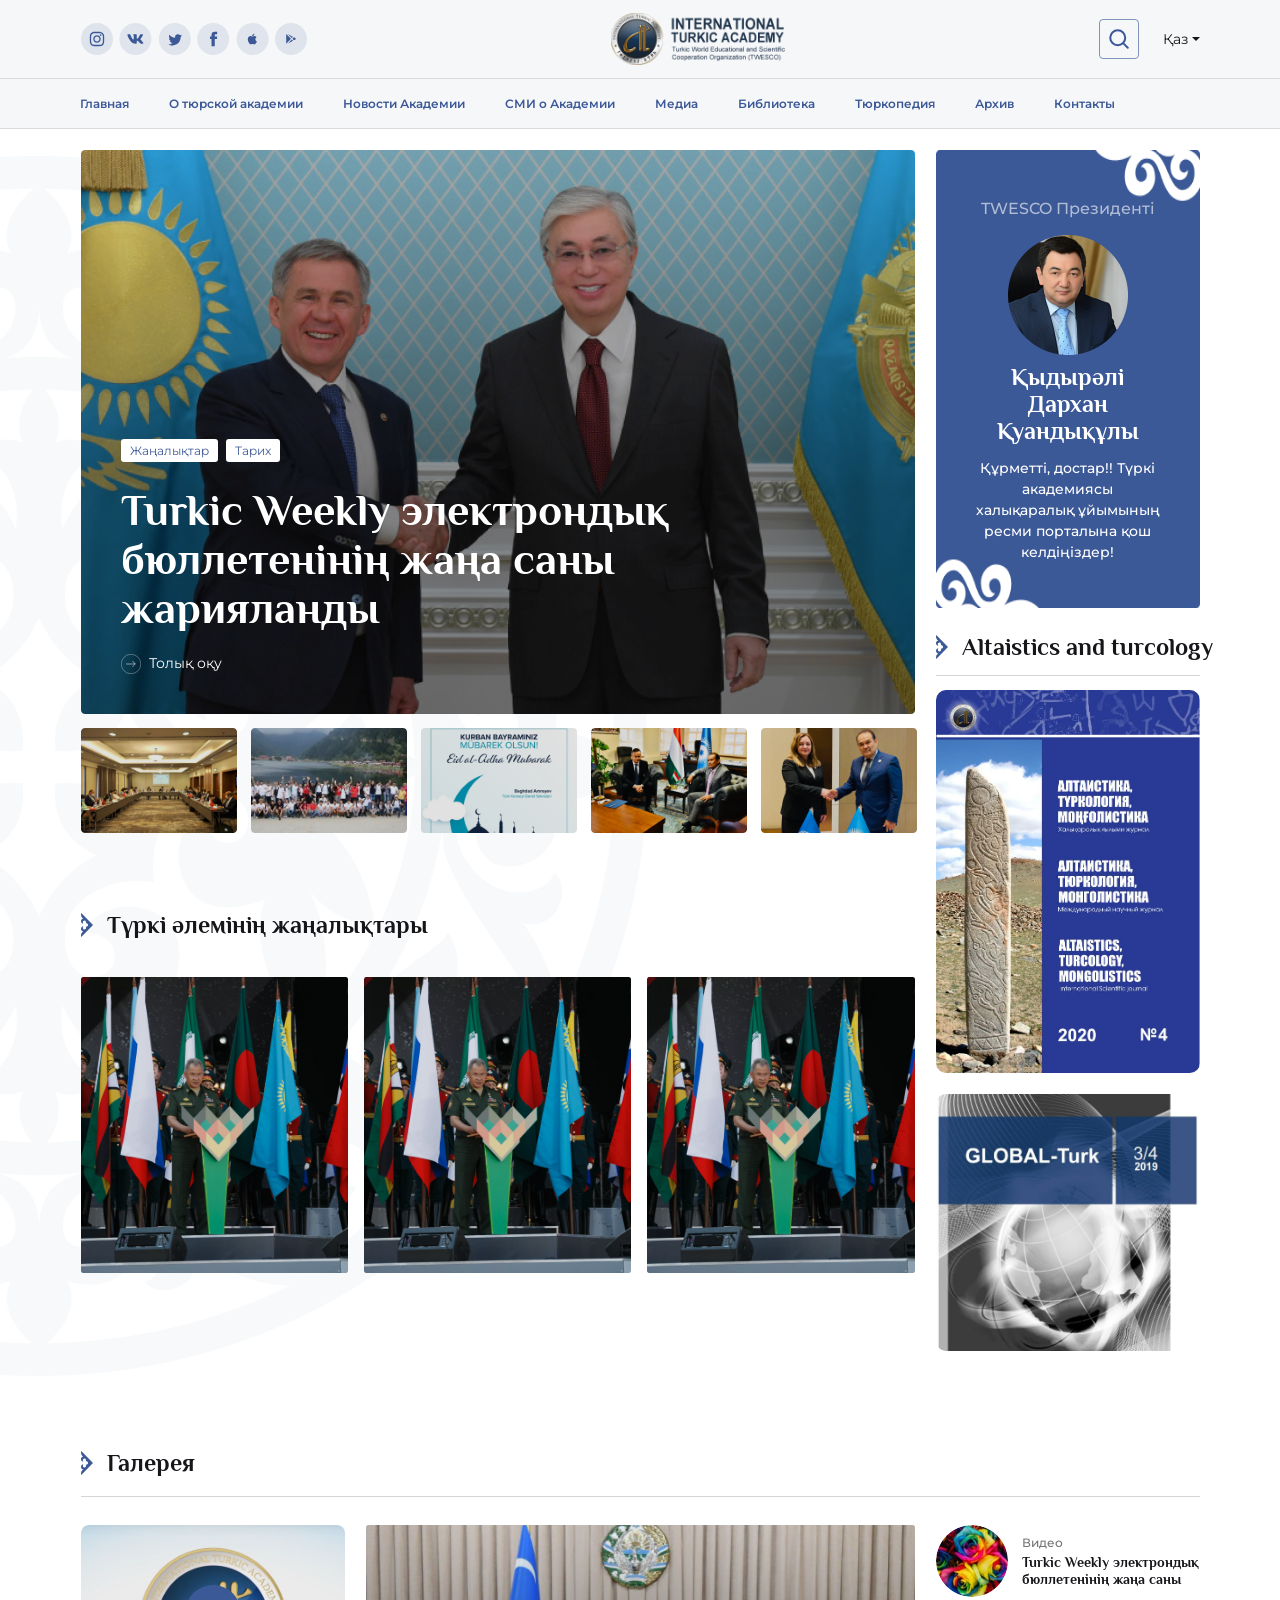
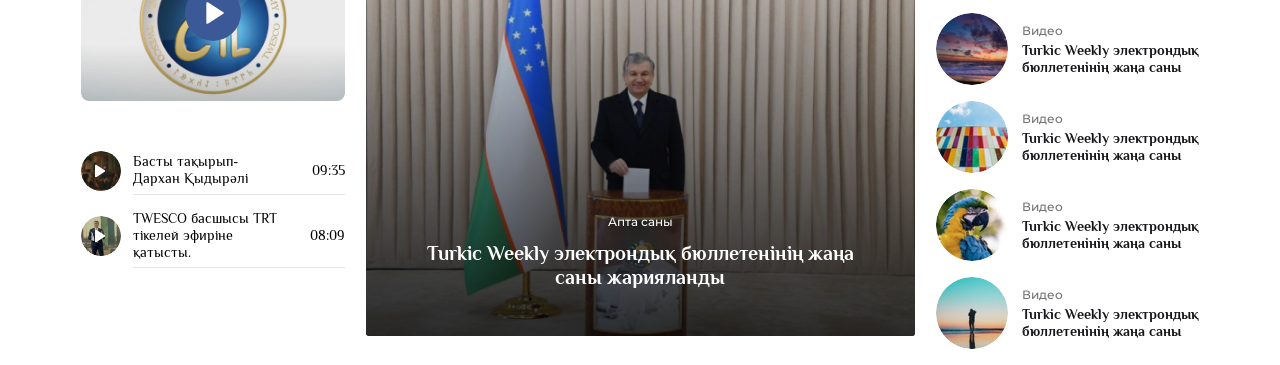
==== index.html @ 4fff24de "section2" ====
<!DOCTYPE html>
<html lang="en">
  <head>
    <meta charset="UTF-8" />
    <meta name="viewport" content="width=device-width, initial-scale=1.0" />
    <title>Twesco</title>
    <link rel="shortcut icon" href="img/logos/favi.jpg" />
    <link rel="stylesheet" href="lips/fontawesome/all.min.css" />
    <link rel="stylesheet" href="css/slick.css" />
    <link rel="stylesheet" href="css/bootstrap.min.css" />
    <link rel="stylesheet" href="css/style.css" />
  </head>
  <body>
    <header>
  <div class="headerUp">
    <div class="container">
      <div class="row">
        <div
          class="col-lg-12 d-flex justify-content-between align-items-center"
        >
          <div class="main_social">
            <div class="social">
              <a href="" class="social_item">
                <img src="img/icons/in.svg" alt="" />
              </a>
              <a href="" class="social_item">
                <img src="img/icons/vk.svg" alt="" />
              </a>
              <a href="" class="social_item">
                <img src="img/icons/tw.svg" alt="" />
              </a>
              <a href="" class="social_item">
                <img src="img/icons/fc.svg" alt="" />
              </a>
              <a href="" class="social_item">
                <img src="img/icons/ap.svg" alt="" />
              </a>
              <a href="" class="social_item">
                <img src="img/icons/pl.svg" alt="" />
              </a>
            </div>
          </div>
          <a href="" class="logo">
            <img src="img/logos/headLogo.svg" alt="" />
          </a>
          <div class="search_lang">
            <div class="main_search">
              <form action="" class="search">
                <input class="search_input" type="text" />
                <div class="search_icon">
                  <img class="search_img" src="img/icons/loop.svg" alt="" />
                </div>
              </form>
            </div>
            <div class="lang">
              <div class="dropdown">
                <button
                  class="dropdown-toggle"
                  type="button"
                  id="dropdownMenuButton1"
                  data-bs-toggle="dropdown"
                  aria-expanded="false"
                >
                  Қаз
                </button>
                <ul class="dropdown-menu" aria-labelledby="dropdownMenuButton1">
                  <li><a class="dropdown-item" href="#">Қаз</a></li>
                  <li><a class="dropdown-item" href="#">Рус</a></li>
                  <li><a class="dropdown-item" href="#">Eng</a></li>
                </ul>
              </div>
            </div>
            <div class="header__burger">
              <span></span>
            </div>
          </div>
        </div>
      </div>
    </div>
  </div>

  <div class="headerDown">
    <div class="container px-0">
      <div class="row">
        <div class="col-lg-12 px-0">
          <div class="header__container">
            <div class="header__body">
              <nav class="header__menu">
                <ul class="header__list">
                  <li>
                    <a href="" class="header__link">Главная</a>
                  </li>
                  <li>
                    <a href="" class="header__link">О тюрской академии</a>
                    <div class="menu_drop">
                      <ul>
                        <li>
                          <a href=""> История </a>
                        </li>
                        <li>
                          <a href=""> Страны учредители </a>
                        </li>
                        <li>
                          <a href=""> Партнеры </a>
                        </li>
                        <li>
                          <a href=""> Структура </a>
                        </li>
                        <li>
                          <a href=""> Руководства </a>
                        </li>
                        <li>
                          <a href=""> Музей </a>
                        </li>
                        <li>
                          <a href=""> Библиотека </a>
                        </li>
                        <li>
                          <a href=""> Документы </a>
                        </li>
                      </ul>
                    </div>
                  </li>
                  <li>
                    <a href="" class="header__link">Новости Академии</a>
                  </li>
                  <li>
                    <a href="" class="header__link">СМИ о Академии</a>
                  </li>
                  <li>
                    <a href="" class="header__link">Медиа</a>
                  </li>
                  <li>
                    <a href="" class="header__link">Библиотека</a>
                  </li>
                  <li>
                    <a href="" class="header__link">Тюркопедия</a>
                  </li>
                  <li>
                    <a href="" class="header__link">Архив</a>
                  </li>
                  <li>
                    <a href="" class="header__link">Контакты</a>
                  </li>
                </ul>
                <div class="adpt_search"></div>
                <div class="adpt_social"></div>
              </nav>
            </div>
          </div>
        </div>
      </div>
    </div>
  </div>
</header>

    <main>
      <section class="mainSection mt-4">
        <div class="container">
          <div class="row">
            <div class="col-lg-9">
              <div class="main_news">
                <div class="main_news_img">
                  <img class="main_img" src="img/newsList/image1.png" alt="" />
                </div>
                <div class="main_news_content">
                  <div class="theme_block">
                    <a href="">Жаңалықтар</a>
                    <a href="">Тарих</a>
                  </div>
                  <a href="" class="main_title">
                    Turkic Weekly электрондық бюллетенінің жаңа саны жарияланды
                  </a>
                  <a href="" class="read_more mt-3 mt-md-4">
                    <img
                      class="read_more_img"
                      src="img/icons/arrMore.svg"
                      alt=""
                    />
                    Толық оқу
                  </a>
                </div>
              </div>
              <div class="slider_news mt-3">
                <div class="slider">
                  <div class="slider__item filter">
                    <a href="" class="slider_news_img">
                      <img src="img/newsList/slider_news_img1.png" alt="" />
                    </a>
                  </div>
                  <div class="slider__item">
                    <a href="" class="slider_news_img">
                      <img src="img/newsList/slider_news_img2.png" alt="" />
                    </a>
                  </div>
                  <div class="slider__item filter">
                    <a href="" class="slider_news_img">
                      <img src="img/newsList/slider_news_img3.png" alt="" />
                    </a>
                  </div>
                  <div class="slider__item">
                    <a href="" class="slider_news_img">
                      <img src="img/newsList/slider_news_img4.png" alt="" />
                    </a>
                  </div>
                  <div class="slider__item">
                    <a href="" class="slider_news_img">
                      <img src="img/newsList/slider_news_img5.png" alt="" />
                    </a>
                  </div>
                  <div class="slider__item">
                    <a href="" class="slider_news_img">
                      <img src="img/newsList/slider_news_img3.png" alt="" />
                    </a>
                  </div>
                </div>
              </div>
              <div class="imgSection">
                <a href="">
                  <h2 class="subtitle">
                    <img
                      class="ornament_img"
                      src="img/icons/ornament.svg"
                      alt=""
                    />
                    Түркі әлемінің жаңалықтары
                  </h2>
                </a>
                <div class="imgSection_block">
                  <a href="">
                    <img src="img/newsList/imgSection.png" alt="" />
                  </a>
                  <a href="">
                    <img src="img/newsList/imgSection.png" alt="" />
                  </a>
                  <a href="">
                    <img src="img/newsList/imgSection.png" alt="" />
                  </a>
                </div>
              </div>
            </div>
            <div class="col-lg-3">
              <aside class="d-flex flex-wrap d-lg-block mt-4 mt-lg-0">
                <a href="" class="president_aside_block">
                  <img class="president_back" src="img/subtract.png" alt="" />
                  <div class="president_aside_item">
                    <p class="speciality">TWESCO Президенті</p>
                    <img class="president_img" src="img/man.png" alt="" />
                    <p class="president_name">Қыдырәлі Дархан Қуандықұлы</p>
                    <p class="president_text">
                      Құрметті, достар!! Түркі академиясы халықаралық ұйымының
                      ресми порталына қош келдіңіздер!
                    </p>
                  </div>
                </a>
                <div class="second_aside_block">
                  <a href="">
                    <h2 class="subtitle bb">
                      <img
                        class="ornament_img"
                        src="img/icons/ornament.svg"
                        alt=""
                      />
                      Altaistics and turcology
                    </h2>
                  </a>
                  <div class="d-block d-sm-flex d-lg-block">
                    <a class="magaz_img mt-3 me-3 me-lg-0 mb-4" href="">
                      <img src="img/newsList/magazin_img.jpg" alt="" />
                    </a>
                    <a class="magaz_img mt-3" href="">
                      <img src="img/newsList/global_turk.png" alt="" />
                    </a>
                  </div>
                </div>
              </aside>
            </div>
          </div>
        </div>
      </section>
      <div class="section2">
        <div class="container">
          <div class="row">
            <div class="col-lg-12">
              <a href="">
                <h2 class="subtitle bb pb-4">
                  <img
                    class="ornament_img"
                    src="img/icons/ornament.svg"
                    alt=""
                  />
                  Галерея
                </h2>
              </a>
            </div>
          </div>
        </div>
        <div class="container mt-lg-4 mt-3">
          <div class="row">
            <div class="col-lg-3 d-flex d-lg-block">
              <div class="main_modal_video js-video-button">
                <img class="video_img" src="img/video_modal.jpg" alt="" />
                <div class="play_icon">
                  <img src="img/icons/play.svg" alt="" />
                </div>
              </div>
              <div class="little_modal_video js-video-button">
                <div class="little_video_item d-flex align-items-center">
                  <div class="img_play_block">
                    <img
                      class="img_play"
                      src="img/newsList/little_video1.svg"
                      alt=""
                    />
                    <div class="little_play">
                      <img src="img/icons/playSmall.svg" alt="" />
                    </div>
                  </div>
                  <div class="text">
                    <p class="title">Басты тақырып- Дархан Қыдырәлі</p>
                    <p class="time">09:35</p>
                  </div>
                </div>
                <div class="little_video_item d-flex align-items-center">
                  <div class="img_play_block">
                    <img
                      class="img_play"
                      src="img/newsList/little_video2.svg"
                      alt=""
                    />
                    <div class="little_play">
                      <img src="img/icons/playSmall.svg" alt="" />
                    </div>
                  </div>
                  <div class="text">
                    <p class="title">
                      TWESCO басшысы TRT тікелей эфиріне қатысты.
                    </p>
                    <p class="time">08:09</p>
                  </div>
                </div>
              </div>
            </div>
            <div class="col-lg-6">
              <a href="" class="section2_main_block">
                <img src="img/newsList/section2_img.png" alt="" />
                <div class="text">
                  <span class="mini_label">Апта саны</span>
                  <h4 class="title">
                    Turkic Weekly электрондық бюллетенінің жаңа саны жарияланды
                  </h4>
                </div>
              </a>
            </div>
            <div class="col-lg-3">
              <div class="video_list">
                <a href="" class="video_list_item d-flex align-items-center">
                  <div class="video_list_img me-3">
                    <img src="img/newsList/video_list.png" alt="" />
                  </div>
                  <div class="text d-flex flex-column">
                    <span class="label">Видео</span>
                    <span class="title"
                      >Turkic Weekly электрондық бюллетенінің жаңа саны жар
                      ...</span
                    >
                  </div>
                </a>
                <a href="" class="video_list_item d-flex align-items-center">
                  <div class="video_list_img me-3">
                    <img src="img/newsList/video_list1.png" alt="" />
                  </div>
                  <div class="text d-flex flex-column">
                    <span class="label">Видео</span>
                    <span class="title"
                      >Turkic Weekly электрондық бюллетенінің жаңа саны жар
                      ...</span
                    >
                  </div>
                </a>
                <a href="" class="video_list_item d-flex align-items-center">
                  <div class="video_list_img me-3">
                    <img src="img/newsList/video_list3.png" alt="" />
                  </div>
                  <div class="text d-flex flex-column">
                    <span class="label">Видео</span>
                    <span class="title"
                      >Turkic Weekly электрондық бюллетенінің жаңа саны жар
                      ...</span
                    >
                  </div>
                </a>
                <a href="" class="video_list_item d-flex align-items-center">
                  <div class="video_list_img me-3">
                    <img src="img/newsList/video_list4.png" alt="" />
                  </div>
                  <div class="text d-flex flex-column">
                    <span class="label">Видео</span>
                    <span class="title"
                      >Turkic Weekly электрондық бюллетенінің жаңа саны жар
                      ...</span
                    >
                  </div>
                </a>
                <a href="" class="video_list_item d-flex align-items-center">
                  <div class="video_list_img me-3">
                    <img src="img/newsList/video_list5.png" alt="" />
                  </div>
                  <div class="text d-flex flex-column">
                    <span class="label">Видео</span>
                    <span class="title"
                      >Turkic Weekly электрондық бюллетенінің жаңа саны жар
                      ...</span
                    >
                  </div>
                </a>
              </div>
            </div>
          </div>
        </div>
      </div>
    </main>
    
    <script src="js/jq/jquery.js"></script>
    <script src="js/jquery-modal-video.min.js"></script>
    <script src="js/slick.min.js"></script>
    <script src="js/bootstrap.bundle.js"></script>
    <script src="js/script.js"></script>
  </body>
</html>
---- css/style.css ----
@charset "UTF-8";@import url("https://fonts.googleapis.com/css2?family=Montserrat&family=Philosopher&display=swap");*{padding:0;margin:0;border:0}*,:after,:before{-moz-box-sizing:border-box;-webkit-box-sizing:border-box;box-sizing:border-box}:active,:focus{outline:none}a:active,a:focus{outline:none}aside,footer,header,nav{display:block}body,html{height:100%;width:100%;font-size:100%;line-height:1;font-size:14px;-ms-text-size-adjust:100%;-moz-text-size-adjust:100%;-webkit-text-size-adjust:100%;font-family:"Montserrat", sans-serif}button,input,textarea{font-family:inherit}input::-ms-clear{display:none}button{cursor:pointer}button::-moz-focus-inner{padding:0;border:0}a,a:visited{text-decoration:none}a:hover{text-decoration:none}ul li{list-style:none}img{vertical-align:top}h1,h2,h3,h4,h5,h6{font-size:inherit;font-weight:400}:root{--blue:#3c5997}header{background:#f6f7f9;border-bottom:1px solid #1615191f}.header__container{margin:0px auto;padding:4px 0px}.header{position:fixed;width:100%;top:0;left:0;z-index:50}.header:before{content:"";position:absolute;top:0;left:0;width:100%;height:100%;background-color:#5e5373;z-index:2}.header__body{position:relative;display:-webkit-box;display:-ms-flexbox;display:flex;-webkit-box-pack:justify;-ms-flex-pack:justify;justify-content:space-between;-webkit-box-align:center;-ms-flex-align:center;align-items:center}.header__logo{-webkit-box-flex:0;-ms-flex:0 0 60px;flex:0 0 60px;border-radius:50%;overflow:hidden;position:relative;z-index:3}.header__logo img{max-width:100%;display:block}.header__burger{display:none}.header__menu{display:-webkit-box;display:-ms-flexbox;display:flex;-webkit-box-align:center;-ms-flex-align:center;align-items:center;z-index:4}@media (max-width:768px){.header__menu{-webkit-box-align:start;-ms-flex-align:start;align-items:flex-start;-webkit-box-orient:vertical;-webkit-box-direction:normal;-ms-flex-direction:column;flex-direction:column}}.header__list{display:-webkit-box;display:-ms-flexbox;display:flex;position:relative;-ms-flex-wrap:wrap;flex-wrap:wrap;z-index:2;margin:0px 0px 0px 0px;padding:0px 0px 0px 0px}.header__list li{list-style:none;margin:0px 0px 0px 0px}.header__list li:hover{color:#3c5997;background:#e6ecfa;border-radius:4px 4px 0px 0px}@media (max-width:768px){.header__list li:hover{background:unset!important}}.header__list li:hover .menu_drop{display:block}.header__link{display:block;color:#000000;text-decoration:none;font-family:"Montserrat", sans-serif;font-weight:600;font-size:12px;line-height:15px;color:#3c5997;-webkit-transition:all ease 0.3s;-o-transition:all ease 0.3s;transition:all ease 0.3s;white-space:nowrap;transition:all ease 0.3s;padding:13px 20px}.menu_drop{display:none;position:absolute;padding:16px 15px 4px 15px;background-color:#e6ecfa;border-radius:0px 4px 4px 4px;top:40px}.menu_drop ul{padding:0px 0px}.menu_drop ul li a{font-size:12px;line-height:15px;display:-webkit-box;display:-ms-flexbox;display:flex;-webkit-box-align:center;-ms-flex-align:center;align-items:center;color:#000000;-webkit-transition:all ease 0.3s;-o-transition:all ease 0.3s;transition:all ease 0.3s;padding:0px 40px 0px 0px;margin:0px 0px 15px 0px}.menu_drop ul li a:hover{color:#3c5997}@media (max-width:768px){body.lock{overflow:hidden}.header__body{height:unset}.header__container{padding:0px 0px}.header__logo{-webkit-box-flex:0;-ms-flex:0 0 40px;flex:0 0 40px}.header__burger{display:block;position:relative;width:30px;height:20px;z-index:3;margin:0px 0px 0px 15px}.header__burger span{position:absolute;background-color:#000000;position:absolute;left:0;width:100%;height:2px;top:9px;-webkit-transition:all 0.3s ease 0s;-o-transition:all 0.3s ease 0s;transition:all 0.3s ease 0s}.header__burger:after,.header__burger:before{content:"";background-color:#000000;position:absolute;width:100%;height:2px;left:0;-webkit-transition:all 0.3s ease 0s;-o-transition:all 0.3s ease 0s;transition:all 0.3s ease 0s}.header__burger:before{top:0}.header__burger:after{bottom:0}.header__burger.active span{-webkit-transform:scale(0);-ms-transform:scale(0);transform:scale(0)}.header__burger.active:before{-webkit-transform:rotate(45deg);-ms-transform:rotate(45deg);transform:rotate(45deg);top:9px}.header__burger.active:after{-webkit-transform:rotate(-45deg);-ms-transform:rotate(-45deg);transform:rotate(-45deg);bottom:9px}.header__menu{position:fixed;top:-100%;left:0;width:100%;height:100%;overflow:auto;-webkit-transition:all 0.3s ease 0s;-o-transition:all 0.3s ease 0s;transition:all 0.3s ease 0s;background-color:#f6f7f9;padding:80px 10px 20px 10px}.header__menu.active{top:0}.header__list{display:block}.header__link{font-size:16px;padding:5px 10px 9px 0px}.main_social{display:none}.headerUp{border-bottom:unset!important}.search_icon{margin:0px 0px 0px 0px!important}.search_input{display:block!important}}.headerUp{padding:13px 0px;border-bottom:1px solid #1615191f;position:relative;z-index:5;background:#f6f7f9}@media (max-width:768px){.headerUp{padding:7px 0px}}.search_lang{display:-webkit-box;display:-ms-flexbox;display:flex;-webkit-box-align:center;-ms-flex-align:center;align-items:center}.search{display:-webkit-box;display:-ms-flexbox;display:flex;-webkit-box-align:center;-ms-flex-align:center;align-items:center;margin:0px 24px 0px 0px;position:relative}.search_icon{border:1px solid #3c59979f;-webkit-box-sizing:border-box;box-sizing:border-box;border-radius:4px;display:-webkit-box;display:-ms-flexbox;display:flex;-webkit-box-align:center;-ms-flex-align:center;align-items:center;-webkit-box-pack:center;-ms-flex-pack:center;justify-content:center;width:40px;height:40px;cursor:pointer;margin:0px 0px 0px 5px;-webkit-transition:all ease 0.3s;-o-transition:all ease 0.3s;transition:all ease 0.3s}.search_icon:hover{border:1px solid var(--blue)}.search_input{display:none;height:40px;border:1px solid var(--blue);padding:0px 7px;border-radius:3px;position:absolute;right:50px}.search_input.active{display:block}@media (max-width:768px){.search_input{right:unset;left:50px}}.dropdown-toggle{background-color:unset!important;font-size:14px;line-height:17px;display:-webkit-box;display:-ms-flexbox;display:flex;-webkit-box-align:center;-ms-flex-align:center;align-items:center;color:#161519}.social{display:-webkit-box;display:-ms-flexbox;display:flex;-webkit-box-align:center;-ms-flex-align:center;align-items:center}.social_item{margin:0px 6px 0px 0px;-webkit-transition:all ease 0.3s;-o-transition:all ease 0.3s;transition:all ease 0.3s;display:block}.social_item:hover{-webkit-transform:translateY(-4px);-ms-transform:translateY(-4px);transform:translateY(-4px)}.logo img{margin:0px 10px 0px 0px;max-width:100%;min-width:139px}.adpt_social{margin:15px 0px 0px 0px}.adpt_search{margin:15px 0px 0px 0px}.mainSection{background:url("../img/background_img.png") no-repeat;background-position:left}.main_news{position:relative;display:-webkit-box;display:-ms-flexbox;display:flex;-webkit-box-align:end;-ms-flex-align:end;align-items:flex-end;border-radius:4px;overflow:hidden}.main_news_img{position:relative;width:100%}.main_news_img .main_img{width:100%}.main_news_img:after{content:"";position:absolute;left:0;top:0;width:100%;height:100%;background-color:rgba(0, 0, 0, 0.116)}.main_title,h1{font-family:"Philosopher", sans-serif;font-weight:bold;font-size:44px;line-height:49px;color:#ffffff}@media (max-width:768px){.main_title,h1{font-size:34px;line-height:110%}}@media (max-width:465px){.main_title,h1{font-size:22px}}.main_title{-webkit-transition:all ease 0.3s;-o-transition:all ease 0.3s;transition:all ease 0.3s}.main_title:hover{color:#e4e4e4}.main_news_content{display:-webkit-box;display:-ms-flexbox;display:flex;-webkit-box-orient:vertical;-webkit-box-direction:normal;-ms-flex-direction:column;flex-direction:column;position:absolute;left:0;bottom:0;width:100%;padding:0px 40px 40px 40px}@media (max-width:768px){.main_news_content{padding:0px 20px 20px 20px}}.theme_block{display:-webkit-box;display:-ms-flexbox;display:flex;margin:0px 0px 24px 0px}@media (max-width:465px){.theme_block{margin:0px 0px 14px 0px}}.theme_block a{display:block;width:-webkit-fit-content;width:-moz-fit-content;width:fit-content;background:#ffffff;border-radius:3px;padding:4px 9px;font-size:12px;line-height:15px;color:#3c5997;margin:0px 8px 0px 0px;-webkit-transition:all ease 0.3s;-o-transition:all ease 0.3s;transition:all ease 0.3s}.theme_block a:hover{-webkit-transform:translateY(-4px);-ms-transform:translateY(-4px);transform:translateY(-4px)}.read_more{display:-webkit-box;display:-ms-flexbox;display:flex;-webkit-box-align:center;-ms-flex-align:center;align-items:center;font-size:14px;line-height:17px;color:#ffffff}.read_more:hover{color:#ffffff}.read_more:hover .read_more_img{-webkit-transform:translateX(4px);-ms-transform:translateX(4px);transform:translateX(4px)}.read_more img{margin:0px 8px 0px 0px}.read_more_img{-webkit-transition:all ease 0.3s;-o-transition:all ease 0.3s;transition:all ease 0.3s}.slick-slider{min-width:0}.slick-list{overflow:hidden;margin:0 -7px}.slick-track{display:-webkit-box;display:-ms-flexbox;display:flex}.slider{position:relative}@media (max-width:767px){.slider{padding:0px 0px}}.slider .slick-arrow{position:absolute;top:50%;margin:-30px 0px 0px 0px;z-index:10;font-size:0;width:30px;height:60px;outline:none;cursor:pointer}.slider .slick-arrow.slick-prev{left:0;background:url("../img/sl-arrow_l.svg") 0 0/100% no-repeat}.slider .slick-arrow.slick-next{right:0;background:url("../img/sl-arrow_r.svg") 0 0/100% no-repeat}.slider .slick-arrow.slick-disabled{opacity:0.2}.slider__item{padding:0px 0px;outline:none;margin:0px 7px}.slider__item img{max-width:100%}.slider .slick-dots{display:-webkit-box;display:-ms-flexbox;display:flex;-webkit-box-align:center;-ms-flex-align:center;align-items:center;-webkit-box-pack:center;-ms-flex-pack:center;justify-content:center}.slider .slick-dots li{list-style:none;margin:0px 10px}.slider .slick-dots button{font-size:0;width:10px;height:10px;background-color:#fff;border-radius:50%}.slider .slick-dots li.slick-active button{background-color:transparent;border:1px solid #fff}.slider_news_img{display:block;width:100%;max-width:190px;max-height:120px;border-radius:4px;overflow:hidden;position:relative}@media (max-width:450px){.slider_news_img{max-width:200px}}.slider_news_img:hover:after{background-color:rgba(0, 0, 0, 0)}.slider_news_img img{width:100%;height:100%;max-width:190px;max-height:120px;-o-object-fit:cover;object-fit:cover}@media (max-width:450px){.slider_news_img img{max-width:200px}}.slider_news_img:after{content:"";position:absolute;left:0;top:0;width:100%;height:100%;background-color:rgba(0, 0, 0, 0.116);-webkit-transition:all ease 0.3s;-o-transition:all ease 0.3s;transition:all ease 0.3s}.subtitle{font-family:"Philosopher", sans-serif;font-weight:bold;font-size:24px;line-height:100%;color:#161519;white-space:nowrap}@media (max-width:1200px){.subtitle{font-size:20px}}.ornament_img{margin:0px 8px 0px 0px}@media (max-width:1200px){.ornament_img{margin:0px 5px 0px 0px}}.imgSection{margin:80px 0px 0px 0px}@media (max-width:1200px){.imgSection{margin:50px 0px 0px 0px}}@media (max-width:768px){.imgSection{margin:25px 0px 0px 0px}}.imgSection_block{display:-ms-grid;display:grid;-ms-grid-columns:1fr 1fr 1fr;grid-template-columns:1fr 1fr 1fr;-webkit-column-gap:16px;column-gap:16px;margin:40px 0px 0px 0px}@media (max-width:1200px){.imgSection_block{margin:25px 0px 0px 0px}}@media (max-width:768px){.imgSection_block{margin:15px 0px 0px 0px;-webkit-column-gap:8px;column-gap:8px}}.imgSection_block a{display:block;position:relative;max-height:328px;overflow:hidden;border-radius:2px;width:100%}.imgSection_block a:after{content:"";position:absolute;left:0;top:0;width:100%;height:100%;background-color:rgba(0, 0, 0, 0.116);-webkit-transition:all ease 0.3s;-o-transition:all ease 0.3s;transition:all ease 0.3s}.imgSection_block a:hover:after{background-color:rgba(0, 0, 0, 0)}.imgSection_block a img{width:100%;max-width:100%;max-height:382px;-o-object-fit:cover;object-fit:cover}.president_aside_block{display:block;position:relative;padding:49px 40px 31px 40px}.president_back{position:absolute;left:0;top:0;width:100%;height:100%;z-index:-1;-o-object-fit:fill;object-fit:fill}.president_aside_item{display:-webkit-box;display:-ms-flexbox;display:flex;-webkit-box-orient:vertical;-webkit-box-direction:normal;-ms-flex-direction:column;flex-direction:column;-webkit-box-align:center;-ms-flex-align:center;align-items:center}.speciality{font-weight:500;font-size:16px;line-height:20px;color:#ffffff;opacity:0.6;margin:0px 0px 16px 0px}.president_img{max-width:120px;max-height:120px;margin:0px 0px 8px 0px}.president_name{font-family:"Philosopher", sans-serif;font-weight:bold;font-size:24px;line-height:27px;text-align:center;color:#ffffff}.president_text{font-weight:500;font-size:14px;line-height:150%;text-align:center;color:#ffffff}.subtitle.bb{border-bottom:1px solid #1615192d;padding:0px 0px 16px 0px}.magaz_img{overflow:hidden;display:block;border-radius:10px}.magaz_img img{-o-object-fit:contain;object-fit:contain;width:100%;height:100%;max-height:415px}.second_aside_block{margin:27px 0px 30px 0px;width:100%}@media (max-width:992px){.second_aside_block{margin:35px 0px 30px 0px}}.section2{margin:70px 0px 70px 0px}@media (max-width:992px){.section2{margin:40px 0px 40px 0px}}.video_slider{margin:0px 0px 50px 0px}@media (max-width:768px){.video_slider{margin:0px 0px 30px 0px}}.video_slider .slick-next:before{content:url("../img/icon/arrLeft.svg")}.video_slider .slick-prev:before{content:url("../img/icon/arrRight.svg")}.video_slider .slick-next,.video_slider .slick-prev{background:unset}.video_slider .slick-prev{top:auto;bottom:58%;left:-63px;z-index:1}@media (max-width:1200px){.video_slider .slick-prev{left:-30px}}@media (max-width:768px){.video_slider .slick-prev{left:0px}}.video_slider .slick-next{top:auto;bottom:58%;right:-63px;z-index:1;left:unset}@media (max-width:1200px){.video_slider .slick-next{right:-30px}}@media (max-width:768px){.video_slider .slick-next{right:0px}}@-webkit-keyframes modal-video{0%{opacity:0}to{opacity:1}}@keyframes modal-video{0%{opacity:0}to{opacity:1}}@-webkit-keyframes modal-video-inner{0%{-webkit-transform:translate(0, 100px);transform:translate(0, 100px)}to{-webkit-transform:translate(0, 0);transform:translate(0, 0)}}@keyframes modal-video-inner{0%{-webkit-transform:translate(0, 100px);transform:translate(0, 100px)}to{-webkit-transform:translate(0, 0);transform:translate(0, 0)}}.modal-video{position:fixed;top:0;left:0;width:100%;height:100%;background-color:rgba(0, 0, 0, 0.5);z-index:1000000;cursor:pointer;opacity:1;-webkit-animation-timing-function:ease-out;animation-timing-function:ease-out;-webkit-animation-duration:0.3s;animation-duration:0.3s;-webkit-animation-name:modal-video;animation-name:modal-video;-webkit-transition:opacity 0.3s ease-out;-moz-transition:opacity 0.3s ease-out;-ms-transition:opacity 0.3s ease-out;-o-transition:opacity 0.3s ease-out;transition:opacity 0.3s ease-out}.modal-video-close{opacity:0}.modal-video-close .modal-video-movie-wrap{-webkit-transform:translate(0, 100px);-moz-transform:translate(0, 100px);-ms-transform:translate(0, 100px);-o-transform:translate(0, 100px);transform:translate(0, 100px)}.modal-video-body{max-width:940px;width:100%;height:100%;margin:0 auto;display:table}.modal-video-inner{display:table-cell;vertical-align:middle;width:100%;height:100%}.modal-video-movie-wrap{width:100%;height:0;position:relative;padding-bottom:56.25%;background-color:#333;-webkit-animation-timing-function:ease-out;animation-timing-function:ease-out;-webkit-animation-duration:0.3s;animation-duration:0.3s;-webkit-animation-name:modal-video-inner;animation-name:modal-video-inner;-webkit-transform:translate(0, 0);-moz-transform:translate(0, 0);-ms-transform:translate(0, 0);-o-transform:translate(0, 0);transform:translate(0, 0);-webkit-transition:-webkit-transform 0.3s ease-out;-moz-transition:-moz-transform 0.3s ease-out;-ms-transition:-ms-transform 0.3s ease-out;-o-transition:-o-transform 0.3s ease-out;transition:-webkit-transform 0.3s ease-out;-o-transition:transform 0.3s ease-out;transition:transform 0.3s ease-out;transition:transform 0.3s ease-out, -webkit-transform 0.3s ease-out}.modal-video-movie-wrap iframe{position:absolute;top:0;left:0;width:100%;height:100%}.modal-video-close-btn{position:absolute;z-index:2;top:-35px;right:-35px;display:inline-block;width:35px;height:35px;overflow:hidden;border:none;background:transparent}.modal-video-close-btn:before{-webkit-transform:rotate(45deg);-ms-transform:rotate(45deg);transform:rotate(45deg)}.modal-video-close-btn:after{-webkit-transform:rotate(-45deg);-ms-transform:rotate(-45deg);transform:rotate(-45deg)}.modal-video-close-btn:after,.modal-video-close-btn:before{content:"";position:absolute;height:2px;width:100%;top:50%;left:0;margin-top:-1px;background:#fff;border-radius:5px;margin-top:-6px}.js-video-button{cursor:pointer;position:relative}.play_icon{position:absolute;width:100%;height:100%;left:0;top:0;display:-webkit-box;display:-ms-flexbox;display:flex;-webkit-box-align:center;-ms-flex-align:center;align-items:center;-webkit-box-pack:center;-ms-flex-pack:center;justify-content:center}.play_icon:hover img{-webkit-transform:scale(1.1);-ms-transform:scale(1.1);transform:scale(1.1)}.play_icon img{width:56px;height:56px;-webkit-transition:all ease 0.3s;-o-transition:all ease 0.3s;transition:all ease 0.3s}.little_modal_video{margin:45px 0px 0px 0px}@media (max-width:992px){.little_modal_video{margin:0px 0px 0px 15px}}.little_video_item{margin:0px 0px 8px 0px}.little_video_item .title{font-family:"Philosopher", sans-serif;font-size:14px;line-height:120%;color:#000000;margin:0px 25px 0px 0px}.little_video_item .time{font-family:"Philosopher", sans-serif;font-size:14px;line-height:120%;color:#000000;margin:0px 0px}.little_video_item:hover .little_play img{-webkit-transform:scale(1.2);-ms-transform:scale(1.2);transform:scale(1.2)}.little_video_item .text{display:-webkit-box;display:-ms-flexbox;display:flex;-webkit-box-align:center;-ms-flex-align:center;align-items:center;border-bottom:1px solid #e5e5e5;padding:7px 0px;margin:0px 0px 0px 12px}.img_play_block{position:relative;overflow:hidden;border-radius:50%;max-width:40px;min-width:40px;max-height:40px;min-height:40px}.img_play_block .img_play{max-width:40px;min-width:40px;max-height:40px;min-height:40px}.img_play_block .little_play{position:absolute;width:100%;height:100%;left:0;top:0;display:-webkit-box;display:-ms-flexbox;display:flex;-webkit-box-align:center;-ms-flex-align:center;align-items:center;-webkit-box-pack:center;-ms-flex-pack:center;justify-content:center}.img_play_block .little_play img{-webkit-transition:all ease 0.3s;-o-transition:all ease 0.3s;transition:all ease 0.3s;max-width:11px;max-height:14px}.main_modal_video{border-radius:8px;overflow:hidden}.video_img{width:100%;max-height:198px}.section2_main_block{display:block;position:relative;overflow:hidden;border-radius:2px;max-height:455px}.section2_main_block:hover img{-webkit-transform:scale(1.1);-ms-transform:scale(1.1);transform:scale(1.1)}.section2_main_block img{width:100%;-webkit-transition:all ease 0.3s;-o-transition:all ease 0.3s;transition:all ease 0.3s}.section2_main_block .text{position:absolute;left:0;bottom:0;width:100%;display:-webkit-box;display:-ms-flexbox;display:flex;-webkit-box-orient:vertical;-webkit-box-direction:normal;-ms-flex-direction:column;flex-direction:column;-webkit-box-align:center;-ms-flex-align:center;align-items:center;padding:0px 40px 40px 40px}.section2_main_block .text .mini_label{font-weight:500;font-size:12px;line-height:15px;color:#ffffff;margin:0px 0px 12px 0px;text-align:center}.section2_main_block .text .title{font-family:"Philosopher", sans-serif;font-style:normal;font-weight:bold;font-size:20px;line-height:120%;text-align:center;color:#ffffff}.video_list_item{margin:0px 0px 16px 0px}.video_list_item .video_list_img{border-radius:50%;overflow:hidden;min-width:72px;min-height:72px;max-width:72px;max-height:72px}.video_list_item .video_list_img img{-o-object-fit:cover;object-fit:cover;min-width:72px;min-height:72px;max-width:72px;max-height:72px}.video_list_item .label{font-weight:500;font-size:12px;line-height:15px;color:#161519;opacity:0.6;margin:0px 0px 4px 0px}.video_list_item .title{font-family:"Philosopher", sans-serif;font-weight:bold;font-size:14px;line-height:120%;color:#161519;overflow:hidden;max-height:32px}
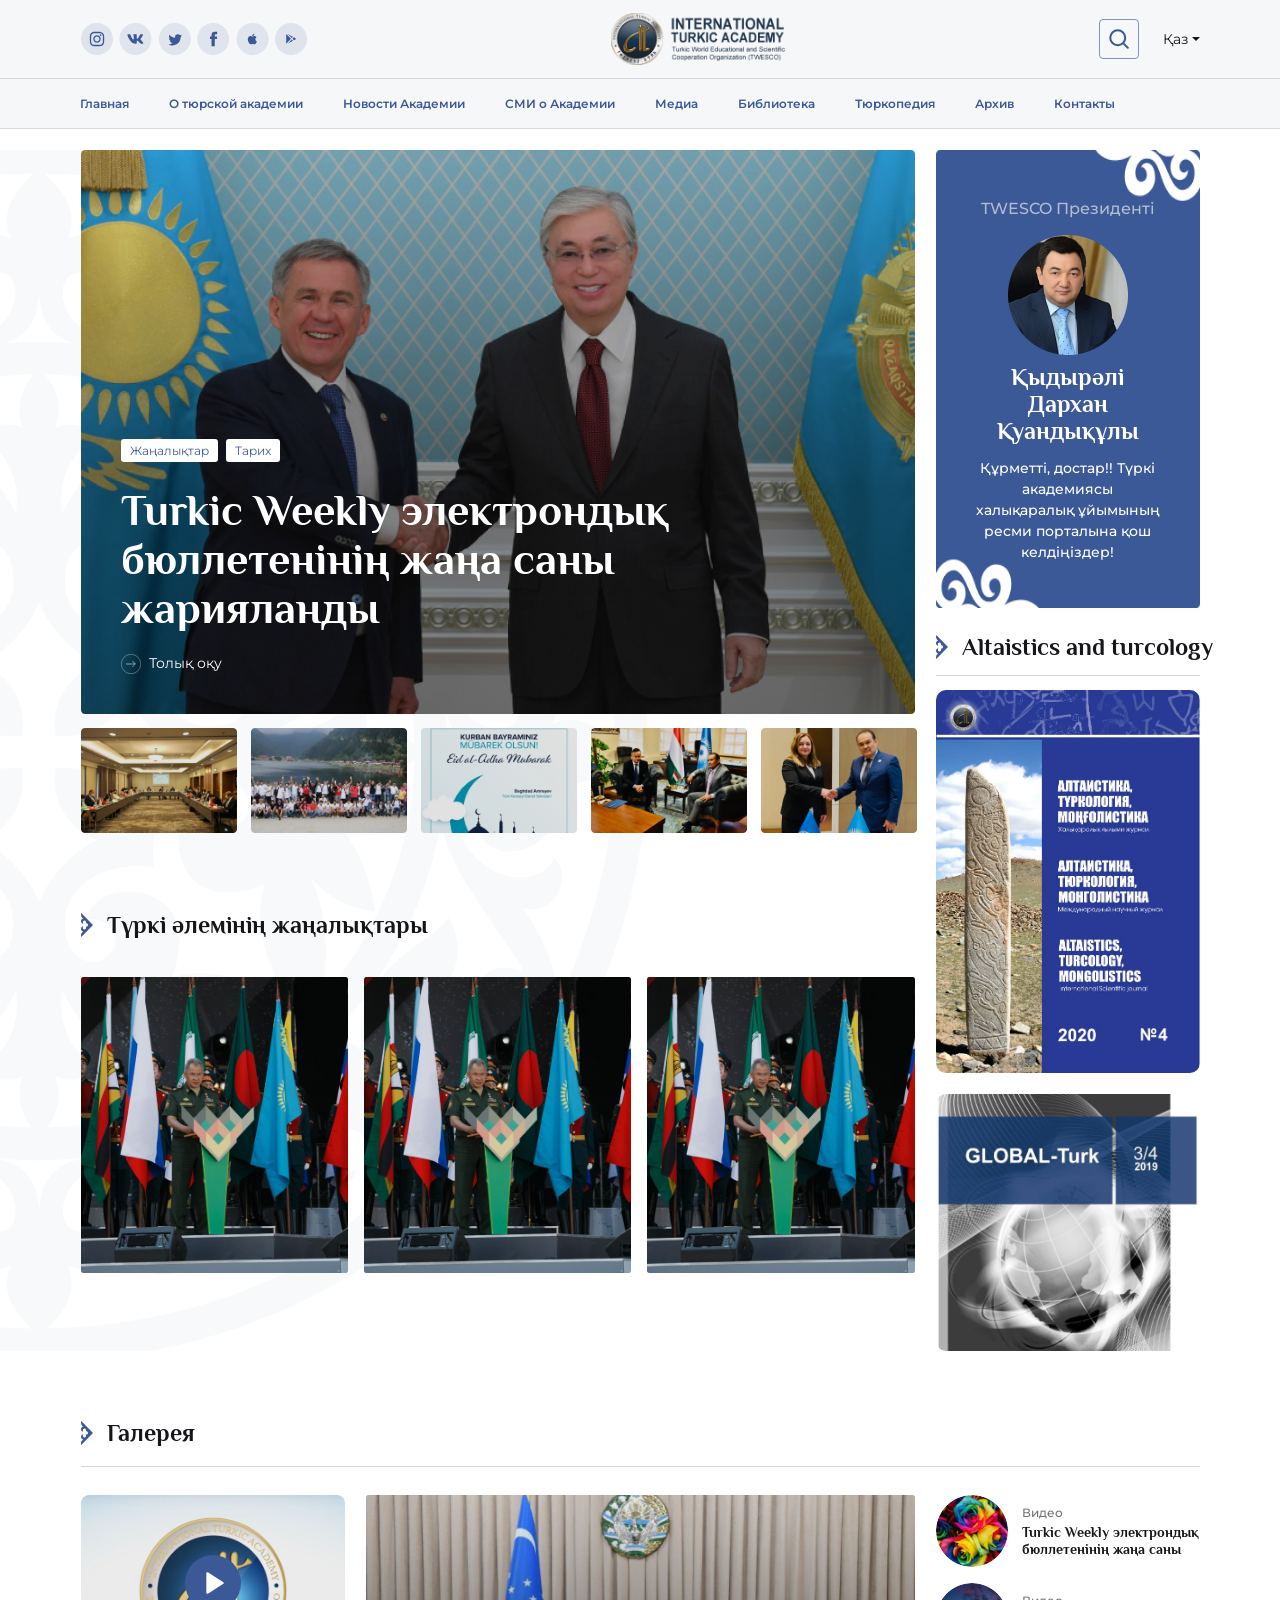
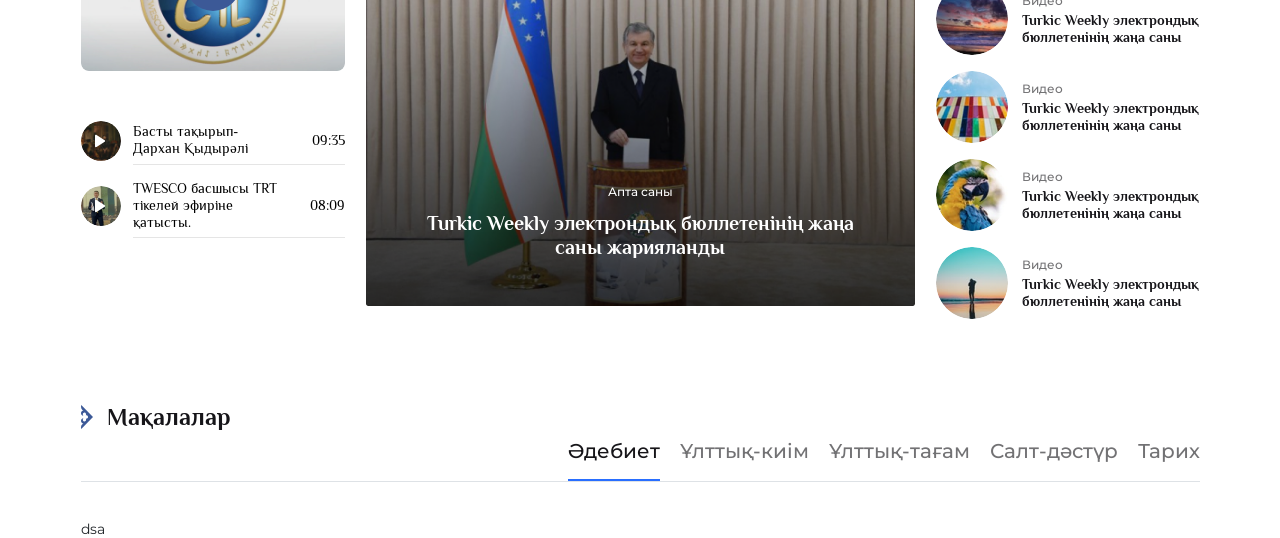
==== commit 1a0bd98d: "section3" ====
--- a/index.html
+++ b/index.html
@@ -297,7 +297,7 @@
         </div>
         <div class="container mt-lg-4 mt-3">
           <div class="row">
-            <div class="col-lg-3 d-flex d-lg-block">
+            <div class="col-lg-3 d-flex d-lg-block mb-3 mb-lg-0 flex-column">
               <div class="main_modal_video js-video-button">
                 <img class="video_img" src="img/video_modal.jpg" alt="" />
                 <div class="play_icon">
@@ -341,7 +341,7 @@
                 </div>
               </div>
             </div>
-            <div class="col-lg-6">
+            <div class="col-lg-6 mb-4 mb-lg-0">
               <a href="" class="section2_main_block">
                 <img src="img/newsList/section2_img.png" alt="" />
                 <div class="text">
@@ -414,6 +414,140 @@
                     >
                   </div>
                 </a>
+              </div>
+            </div>
+          </div>
+        </div>
+      </div>
+      <div class="section3">
+        <div class="container">
+          <div class="row">
+            <div class="col-lg-12">
+              <div class="title_tabs">
+                <a href="">
+                  <h2 class="subtitle pb-1">
+                    <img
+                      class="ornament_img"
+                      src="img/icons/ornament.svg"
+                      alt=""
+                    />
+                    Мақалалар
+                  </h2>
+                </a>
+                <ul class="nav nav-tabs" id="myTab" role="tablist">
+                  <li class="nav-item" role="presentation">
+                    <button
+                      class="nav-link active"
+                      id="home-tab"
+                      data-bs-toggle="tab"
+                      data-bs-target="#home"
+                      type="button"
+                      role="tab"
+                      aria-controls="home"
+                      aria-selected="true"
+                    >
+                      Әдебиет
+                    </button>
+                  </li>
+                  <li class="nav-item" role="presentation">
+                    <button
+                      class="nav-link"
+                      id="profile-tab"
+                      data-bs-toggle="tab"
+                      data-bs-target="#profile"
+                      type="button"
+                      role="tab"
+                      aria-controls="profile"
+                      aria-selected="false"
+                    >
+                      Ұлттық-киім
+                    </button>
+                  </li>
+                  <li class="nav-item" role="presentation">
+                    <button
+                      class="nav-link"
+                      id="contact-tab"
+                      data-bs-toggle="tab"
+                      data-bs-target="#contact"
+                      type="button"
+                      role="tab"
+                      aria-controls="contact"
+                      aria-selected="false"
+                    >
+                      Ұлттық-тағам
+                    </button>
+                  </li>
+                  <li class="nav-item" role="presentation">
+                    <button
+                      class="nav-link"
+                      id="contact-tab2"
+                      data-bs-toggle="tab"
+                      data-bs-target="#contact2"
+                      type="button"
+                      role="tab"
+                      aria-controls="contact2"
+                      aria-selected="false"
+                    >
+                      Салт-дәстүр
+                    </button>
+                  </li>
+                  <li class="nav-item" role="presentation">
+                    <button
+                      class="nav-link"
+                      id="contact-tab3"
+                      data-bs-toggle="tab"
+                      data-bs-target="#contact3"
+                      type="button"
+                      role="tab"
+                      aria-controls="contact3"
+                      aria-selected="false"
+                    >
+                      Тарих
+                    </button>
+                  </li>
+                </ul>
+              </div>
+              <div class="tab-content" id="myTabContent">
+                <div
+                  class="tab-pane fade show active"
+                  id="home"
+                  role="tabpanel"
+                  aria-labelledby="home-tab"
+                >
+                  dsa
+                </div>
+                <div
+                  class="tab-pane fade"
+                  id="profile"
+                  role="tabpanel"
+                  aria-labelledby="profile-tab"
+                >
+                  .ewq..
+                </div>
+                <div
+                  class="tab-pane fade"
+                  id="contact"
+                  role="tabpanel"
+                  aria-labelledby="contact-tab"
+                >
+                  fewfe
+                </div>
+                <div
+                  class="tab-pane fade"
+                  id="contact2"
+                  role="tabpanel"
+                  aria-labelledby="contact-tab2"
+                >
+                  321321321
+                </div>
+                <div
+                  class="tab-pane fade"
+                  id="contact3"
+                  role="tabpanel"
+                  aria-labelledby="contact-tab3"
+                >
+                  fffffff
+                </div>
               </div>
             </div>
           </div>
--- a/css/style.css
+++ b/css/style.css
@@ -1 +1 @@
-@charset "UTF-8";@import url("https://fonts.googleapis.com/css2?family=Montserrat&family=Philosopher&display=swap");*{padding:0;margin:0;border:0}*,:after,:before{-moz-box-sizing:border-box;-webkit-box-sizing:border-box;box-sizing:border-box}:active,:focus{outline:none}a:active,a:focus{outline:none}aside,footer,header,nav{display:block}body,html{height:100%;width:100%;font-size:100%;line-height:1;font-size:14px;-ms-text-size-adjust:100%;-moz-text-size-adjust:100%;-webkit-text-size-adjust:100%;font-family:"Montserrat", sans-serif}button,input,textarea{font-family:inherit}input::-ms-clear{display:none}button{cursor:pointer}button::-moz-focus-inner{padding:0;border:0}a,a:visited{text-decoration:none}a:hover{text-decoration:none}ul li{list-style:none}img{vertical-align:top}h1,h2,h3,h4,h5,h6{font-size:inherit;font-weight:400}:root{--blue:#3c5997}header{background:#f6f7f9;border-bottom:1px solid #1615191f}.header__container{margin:0px auto;padding:4px 0px}.header{position:fixed;width:100%;top:0;left:0;z-index:50}.header:before{content:"";position:absolute;top:0;left:0;width:100%;height:100%;background-color:#5e5373;z-index:2}.header__body{position:relative;display:-webkit-box;display:-ms-flexbox;display:flex;-webkit-box-pack:justify;-ms-flex-pack:justify;justify-content:space-between;-webkit-box-align:center;-ms-flex-align:center;align-items:center}.header__logo{-webkit-box-flex:0;-ms-flex:0 0 60px;flex:0 0 60px;border-radius:50%;overflow:hidden;position:relative;z-index:3}.header__logo img{max-width:100%;display:block}.header__burger{display:none}.header__menu{display:-webkit-box;display:-ms-flexbox;display:flex;-webkit-box-align:center;-ms-flex-align:center;align-items:center;z-index:4}@media (max-width:768px){.header__menu{-webkit-box-align:start;-ms-flex-align:start;align-items:flex-start;-webkit-box-orient:vertical;-webkit-box-direction:normal;-ms-flex-direction:column;flex-direction:column}}.header__list{display:-webkit-box;display:-ms-flexbox;display:flex;position:relative;-ms-flex-wrap:wrap;flex-wrap:wrap;z-index:2;margin:0px 0px 0px 0px;padding:0px 0px 0px 0px}.header__list li{list-style:none;margin:0px 0px 0px 0px}.header__list li:hover{color:#3c5997;background:#e6ecfa;border-radius:4px 4px 0px 0px}@media (max-width:768px){.header__list li:hover{background:unset!important}}.header__list li:hover .menu_drop{display:block}.header__link{display:block;color:#000000;text-decoration:none;font-family:"Montserrat", sans-serif;font-weight:600;font-size:12px;line-height:15px;color:#3c5997;-webkit-transition:all ease 0.3s;-o-transition:all ease 0.3s;transition:all ease 0.3s;white-space:nowrap;transition:all ease 0.3s;padding:13px 20px}.menu_drop{display:none;position:absolute;padding:16px 15px 4px 15px;background-color:#e6ecfa;border-radius:0px 4px 4px 4px;top:40px}.menu_drop ul{padding:0px 0px}.menu_drop ul li a{font-size:12px;line-height:15px;display:-webkit-box;display:-ms-flexbox;display:flex;-webkit-box-align:center;-ms-flex-align:center;align-items:center;color:#000000;-webkit-transition:all ease 0.3s;-o-transition:all ease 0.3s;transition:all ease 0.3s;padding:0px 40px 0px 0px;margin:0px 0px 15px 0px}.menu_drop ul li a:hover{color:#3c5997}@media (max-width:768px){body.lock{overflow:hidden}.header__body{height:unset}.header__container{padding:0px 0px}.header__logo{-webkit-box-flex:0;-ms-flex:0 0 40px;flex:0 0 40px}.header__burger{display:block;position:relative;width:30px;height:20px;z-index:3;margin:0px 0px 0px 15px}.header__burger span{position:absolute;background-color:#000000;position:absolute;left:0;width:100%;height:2px;top:9px;-webkit-transition:all 0.3s ease 0s;-o-transition:all 0.3s ease 0s;transition:all 0.3s ease 0s}.header__burger:after,.header__burger:before{content:"";background-color:#000000;position:absolute;width:100%;height:2px;left:0;-webkit-transition:all 0.3s ease 0s;-o-transition:all 0.3s ease 0s;transition:all 0.3s ease 0s}.header__burger:before{top:0}.header__burger:after{bottom:0}.header__burger.active span{-webkit-transform:scale(0);-ms-transform:scale(0);transform:scale(0)}.header__burger.active:before{-webkit-transform:rotate(45deg);-ms-transform:rotate(45deg);transform:rotate(45deg);top:9px}.header__burger.active:after{-webkit-transform:rotate(-45deg);-ms-transform:rotate(-45deg);transform:rotate(-45deg);bottom:9px}.header__menu{position:fixed;top:-100%;left:0;width:100%;height:100%;overflow:auto;-webkit-transition:all 0.3s ease 0s;-o-transition:all 0.3s ease 0s;transition:all 0.3s ease 0s;background-color:#f6f7f9;padding:80px 10px 20px 10px}.header__menu.active{top:0}.header__list{display:block}.header__link{font-size:16px;padding:5px 10px 9px 0px}.main_social{display:none}.headerUp{border-bottom:unset!important}.search_icon{margin:0px 0px 0px 0px!important}.search_input{display:block!important}}.headerUp{padding:13px 0px;border-bottom:1px solid #1615191f;position:relative;z-index:5;background:#f6f7f9}@media (max-width:768px){.headerUp{padding:7px 0px}}.search_lang{display:-webkit-box;display:-ms-flexbox;display:flex;-webkit-box-align:center;-ms-flex-align:center;align-items:center}.search{display:-webkit-box;display:-ms-flexbox;display:flex;-webkit-box-align:center;-ms-flex-align:center;align-items:center;margin:0px 24px 0px 0px;position:relative}.search_icon{border:1px solid #3c59979f;-webkit-box-sizing:border-box;box-sizing:border-box;border-radius:4px;display:-webkit-box;display:-ms-flexbox;display:flex;-webkit-box-align:center;-ms-flex-align:center;align-items:center;-webkit-box-pack:center;-ms-flex-pack:center;justify-content:center;width:40px;height:40px;cursor:pointer;margin:0px 0px 0px 5px;-webkit-transition:all ease 0.3s;-o-transition:all ease 0.3s;transition:all ease 0.3s}.search_icon:hover{border:1px solid var(--blue)}.search_input{display:none;height:40px;border:1px solid var(--blue);padding:0px 7px;border-radius:3px;position:absolute;right:50px}.search_input.active{display:block}@media (max-width:768px){.search_input{right:unset;left:50px}}.dropdown-toggle{background-color:unset!important;font-size:14px;line-height:17px;display:-webkit-box;display:-ms-flexbox;display:flex;-webkit-box-align:center;-ms-flex-align:center;align-items:center;color:#161519}.social{display:-webkit-box;display:-ms-flexbox;display:flex;-webkit-box-align:center;-ms-flex-align:center;align-items:center}.social_item{margin:0px 6px 0px 0px;-webkit-transition:all ease 0.3s;-o-transition:all ease 0.3s;transition:all ease 0.3s;display:block}.social_item:hover{-webkit-transform:translateY(-4px);-ms-transform:translateY(-4px);transform:translateY(-4px)}.logo img{margin:0px 10px 0px 0px;max-width:100%;min-width:139px}.adpt_social{margin:15px 0px 0px 0px}.adpt_search{margin:15px 0px 0px 0px}.mainSection{background:url("../img/background_img.png") no-repeat;background-position:left}.main_news{position:relative;display:-webkit-box;display:-ms-flexbox;display:flex;-webkit-box-align:end;-ms-flex-align:end;align-items:flex-end;border-radius:4px;overflow:hidden}.main_news_img{position:relative;width:100%}.main_news_img .main_img{width:100%}.main_news_img:after{content:"";position:absolute;left:0;top:0;width:100%;height:100%;background-color:rgba(0, 0, 0, 0.116)}.main_title,h1{font-family:"Philosopher", sans-serif;font-weight:bold;font-size:44px;line-height:49px;color:#ffffff}@media (max-width:768px){.main_title,h1{font-size:34px;line-height:110%}}@media (max-width:465px){.main_title,h1{font-size:22px}}.main_title{-webkit-transition:all ease 0.3s;-o-transition:all ease 0.3s;transition:all ease 0.3s}.main_title:hover{color:#e4e4e4}.main_news_content{display:-webkit-box;display:-ms-flexbox;display:flex;-webkit-box-orient:vertical;-webkit-box-direction:normal;-ms-flex-direction:column;flex-direction:column;position:absolute;left:0;bottom:0;width:100%;padding:0px 40px 40px 40px}@media (max-width:768px){.main_news_content{padding:0px 20px 20px 20px}}.theme_block{display:-webkit-box;display:-ms-flexbox;display:flex;margin:0px 0px 24px 0px}@media (max-width:465px){.theme_block{margin:0px 0px 14px 0px}}.theme_block a{display:block;width:-webkit-fit-content;width:-moz-fit-content;width:fit-content;background:#ffffff;border-radius:3px;padding:4px 9px;font-size:12px;line-height:15px;color:#3c5997;margin:0px 8px 0px 0px;-webkit-transition:all ease 0.3s;-o-transition:all ease 0.3s;transition:all ease 0.3s}.theme_block a:hover{-webkit-transform:translateY(-4px);-ms-transform:translateY(-4px);transform:translateY(-4px)}.read_more{display:-webkit-box;display:-ms-flexbox;display:flex;-webkit-box-align:center;-ms-flex-align:center;align-items:center;font-size:14px;line-height:17px;color:#ffffff}.read_more:hover{color:#ffffff}.read_more:hover .read_more_img{-webkit-transform:translateX(4px);-ms-transform:translateX(4px);transform:translateX(4px)}.read_more img{margin:0px 8px 0px 0px}.read_more_img{-webkit-transition:all ease 0.3s;-o-transition:all ease 0.3s;transition:all ease 0.3s}.slick-slider{min-width:0}.slick-list{overflow:hidden;margin:0 -7px}.slick-track{display:-webkit-box;display:-ms-flexbox;display:flex}.slider{position:relative}@media (max-width:767px){.slider{padding:0px 0px}}.slider .slick-arrow{position:absolute;top:50%;margin:-30px 0px 0px 0px;z-index:10;font-size:0;width:30px;height:60px;outline:none;cursor:pointer}.slider .slick-arrow.slick-prev{left:0;background:url("../img/sl-arrow_l.svg") 0 0/100% no-repeat}.slider .slick-arrow.slick-next{right:0;background:url("../img/sl-arrow_r.svg") 0 0/100% no-repeat}.slider .slick-arrow.slick-disabled{opacity:0.2}.slider__item{padding:0px 0px;outline:none;margin:0px 7px}.slider__item img{max-width:100%}.slider .slick-dots{display:-webkit-box;display:-ms-flexbox;display:flex;-webkit-box-align:center;-ms-flex-align:center;align-items:center;-webkit-box-pack:center;-ms-flex-pack:center;justify-content:center}.slider .slick-dots li{list-style:none;margin:0px 10px}.slider .slick-dots button{font-size:0;width:10px;height:10px;background-color:#fff;border-radius:50%}.slider .slick-dots li.slick-active button{background-color:transparent;border:1px solid #fff}.slider_news_img{display:block;width:100%;max-width:190px;max-height:120px;border-radius:4px;overflow:hidden;position:relative}@media (max-width:450px){.slider_news_img{max-width:200px}}.slider_news_img:hover:after{background-color:rgba(0, 0, 0, 0)}.slider_news_img img{width:100%;height:100%;max-width:190px;max-height:120px;-o-object-fit:cover;object-fit:cover}@media (max-width:450px){.slider_news_img img{max-width:200px}}.slider_news_img:after{content:"";position:absolute;left:0;top:0;width:100%;height:100%;background-color:rgba(0, 0, 0, 0.116);-webkit-transition:all ease 0.3s;-o-transition:all ease 0.3s;transition:all ease 0.3s}.subtitle{font-family:"Philosopher", sans-serif;font-weight:bold;font-size:24px;line-height:100%;color:#161519;white-space:nowrap}@media (max-width:1200px){.subtitle{font-size:20px}}.ornament_img{margin:0px 8px 0px 0px}@media (max-width:1200px){.ornament_img{margin:0px 5px 0px 0px}}.imgSection{margin:80px 0px 0px 0px}@media (max-width:1200px){.imgSection{margin:50px 0px 0px 0px}}@media (max-width:768px){.imgSection{margin:25px 0px 0px 0px}}.imgSection_block{display:-ms-grid;display:grid;-ms-grid-columns:1fr 1fr 1fr;grid-template-columns:1fr 1fr 1fr;-webkit-column-gap:16px;column-gap:16px;margin:40px 0px 0px 0px}@media (max-width:1200px){.imgSection_block{margin:25px 0px 0px 0px}}@media (max-width:768px){.imgSection_block{margin:15px 0px 0px 0px;-webkit-column-gap:8px;column-gap:8px}}.imgSection_block a{display:block;position:relative;max-height:328px;overflow:hidden;border-radius:2px;width:100%}.imgSection_block a:after{content:"";position:absolute;left:0;top:0;width:100%;height:100%;background-color:rgba(0, 0, 0, 0.116);-webkit-transition:all ease 0.3s;-o-transition:all ease 0.3s;transition:all ease 0.3s}.imgSection_block a:hover:after{background-color:rgba(0, 0, 0, 0)}.imgSection_block a img{width:100%;max-width:100%;max-height:382px;-o-object-fit:cover;object-fit:cover}.president_aside_block{display:block;position:relative;padding:49px 40px 31px 40px}.president_back{position:absolute;left:0;top:0;width:100%;height:100%;z-index:-1;-o-object-fit:fill;object-fit:fill}.president_aside_item{display:-webkit-box;display:-ms-flexbox;display:flex;-webkit-box-orient:vertical;-webkit-box-direction:normal;-ms-flex-direction:column;flex-direction:column;-webkit-box-align:center;-ms-flex-align:center;align-items:center}.speciality{font-weight:500;font-size:16px;line-height:20px;color:#ffffff;opacity:0.6;margin:0px 0px 16px 0px}.president_img{max-width:120px;max-height:120px;margin:0px 0px 8px 0px}.president_name{font-family:"Philosopher", sans-serif;font-weight:bold;font-size:24px;line-height:27px;text-align:center;color:#ffffff}.president_text{font-weight:500;font-size:14px;line-height:150%;text-align:center;color:#ffffff}.subtitle.bb{border-bottom:1px solid #1615192d;padding:0px 0px 16px 0px}.magaz_img{overflow:hidden;display:block;border-radius:10px}.magaz_img img{-o-object-fit:contain;object-fit:contain;width:100%;height:100%;max-height:415px}.second_aside_block{margin:27px 0px 30px 0px;width:100%}@media (max-width:992px){.second_aside_block{margin:35px 0px 30px 0px}}.section2{margin:70px 0px 70px 0px}@media (max-width:992px){.section2{margin:40px 0px 40px 0px}}.video_slider{margin:0px 0px 50px 0px}@media (max-width:768px){.video_slider{margin:0px 0px 30px 0px}}.video_slider .slick-next:before{content:url("../img/icon/arrLeft.svg")}.video_slider .slick-prev:before{content:url("../img/icon/arrRight.svg")}.video_slider .slick-next,.video_slider .slick-prev{background:unset}.video_slider .slick-prev{top:auto;bottom:58%;left:-63px;z-index:1}@media (max-width:1200px){.video_slider .slick-prev{left:-30px}}@media (max-width:768px){.video_slider .slick-prev{left:0px}}.video_slider .slick-next{top:auto;bottom:58%;right:-63px;z-index:1;left:unset}@media (max-width:1200px){.video_slider .slick-next{right:-30px}}@media (max-width:768px){.video_slider .slick-next{right:0px}}@-webkit-keyframes modal-video{0%{opacity:0}to{opacity:1}}@keyframes modal-video{0%{opacity:0}to{opacity:1}}@-webkit-keyframes modal-video-inner{0%{-webkit-transform:translate(0, 100px);transform:translate(0, 100px)}to{-webkit-transform:translate(0, 0);transform:translate(0, 0)}}@keyframes modal-video-inner{0%{-webkit-transform:translate(0, 100px);transform:translate(0, 100px)}to{-webkit-transform:translate(0, 0);transform:translate(0, 0)}}.modal-video{position:fixed;top:0;left:0;width:100%;height:100%;background-color:rgba(0, 0, 0, 0.5);z-index:1000000;cursor:pointer;opacity:1;-webkit-animation-timing-function:ease-out;animation-timing-function:ease-out;-webkit-animation-duration:0.3s;animation-duration:0.3s;-webkit-animation-name:modal-video;animation-name:modal-video;-webkit-transition:opacity 0.3s ease-out;-moz-transition:opacity 0.3s ease-out;-ms-transition:opacity 0.3s ease-out;-o-transition:opacity 0.3s ease-out;transition:opacity 0.3s ease-out}.modal-video-close{opacity:0}.modal-video-close .modal-video-movie-wrap{-webkit-transform:translate(0, 100px);-moz-transform:translate(0, 100px);-ms-transform:translate(0, 100px);-o-transform:translate(0, 100px);transform:translate(0, 100px)}.modal-video-body{max-width:940px;width:100%;height:100%;margin:0 auto;display:table}.modal-video-inner{display:table-cell;vertical-align:middle;width:100%;height:100%}.modal-video-movie-wrap{width:100%;height:0;position:relative;padding-bottom:56.25%;background-color:#333;-webkit-animation-timing-function:ease-out;animation-timing-function:ease-out;-webkit-animation-duration:0.3s;animation-duration:0.3s;-webkit-animation-name:modal-video-inner;animation-name:modal-video-inner;-webkit-transform:translate(0, 0);-moz-transform:translate(0, 0);-ms-transform:translate(0, 0);-o-transform:translate(0, 0);transform:translate(0, 0);-webkit-transition:-webkit-transform 0.3s ease-out;-moz-transition:-moz-transform 0.3s ease-out;-ms-transition:-ms-transform 0.3s ease-out;-o-transition:-o-transform 0.3s ease-out;transition:-webkit-transform 0.3s ease-out;-o-transition:transform 0.3s ease-out;transition:transform 0.3s ease-out;transition:transform 0.3s ease-out, -webkit-transform 0.3s ease-out}.modal-video-movie-wrap iframe{position:absolute;top:0;left:0;width:100%;height:100%}.modal-video-close-btn{position:absolute;z-index:2;top:-35px;right:-35px;display:inline-block;width:35px;height:35px;overflow:hidden;border:none;background:transparent}.modal-video-close-btn:before{-webkit-transform:rotate(45deg);-ms-transform:rotate(45deg);transform:rotate(45deg)}.modal-video-close-btn:after{-webkit-transform:rotate(-45deg);-ms-transform:rotate(-45deg);transform:rotate(-45deg)}.modal-video-close-btn:after,.modal-video-close-btn:before{content:"";position:absolute;height:2px;width:100%;top:50%;left:0;margin-top:-1px;background:#fff;border-radius:5px;margin-top:-6px}.js-video-button{cursor:pointer;position:relative}.play_icon{position:absolute;width:100%;height:100%;left:0;top:0;display:-webkit-box;display:-ms-flexbox;display:flex;-webkit-box-align:center;-ms-flex-align:center;align-items:center;-webkit-box-pack:center;-ms-flex-pack:center;justify-content:center}.play_icon:hover img{-webkit-transform:scale(1.1);-ms-transform:scale(1.1);transform:scale(1.1)}.play_icon img{width:56px;height:56px;-webkit-transition:all ease 0.3s;-o-transition:all ease 0.3s;transition:all ease 0.3s}.little_modal_video{margin:45px 0px 0px 0px}@media (max-width:992px){.little_modal_video{margin:0px 0px 0px 15px}}.little_video_item{margin:0px 0px 8px 0px}.little_video_item .title{font-family:"Philosopher", sans-serif;font-size:14px;line-height:120%;color:#000000;margin:0px 25px 0px 0px}.little_video_item .time{font-family:"Philosopher", sans-serif;font-size:14px;line-height:120%;color:#000000;margin:0px 0px}.little_video_item:hover .little_play img{-webkit-transform:scale(1.2);-ms-transform:scale(1.2);transform:scale(1.2)}.little_video_item .text{display:-webkit-box;display:-ms-flexbox;display:flex;-webkit-box-align:center;-ms-flex-align:center;align-items:center;border-bottom:1px solid #e5e5e5;padding:7px 0px;margin:0px 0px 0px 12px}.img_play_block{position:relative;overflow:hidden;border-radius:50%;max-width:40px;min-width:40px;max-height:40px;min-height:40px}.img_play_block .img_play{max-width:40px;min-width:40px;max-height:40px;min-height:40px}.img_play_block .little_play{position:absolute;width:100%;height:100%;left:0;top:0;display:-webkit-box;display:-ms-flexbox;display:flex;-webkit-box-align:center;-ms-flex-align:center;align-items:center;-webkit-box-pack:center;-ms-flex-pack:center;justify-content:center}.img_play_block .little_play img{-webkit-transition:all ease 0.3s;-o-transition:all ease 0.3s;transition:all ease 0.3s;max-width:11px;max-height:14px}.main_modal_video{border-radius:8px;overflow:hidden}.video_img{width:100%;max-height:198px}.section2_main_block{display:block;position:relative;overflow:hidden;border-radius:2px;max-height:455px}.section2_main_block:hover img{-webkit-transform:scale(1.1);-ms-transform:scale(1.1);transform:scale(1.1)}.section2_main_block img{width:100%;-webkit-transition:all ease 0.3s;-o-transition:all ease 0.3s;transition:all ease 0.3s}.section2_main_block .text{position:absolute;left:0;bottom:0;width:100%;display:-webkit-box;display:-ms-flexbox;display:flex;-webkit-box-orient:vertical;-webkit-box-direction:normal;-ms-flex-direction:column;flex-direction:column;-webkit-box-align:center;-ms-flex-align:center;align-items:center;padding:0px 40px 40px 40px}.section2_main_block .text .mini_label{font-weight:500;font-size:12px;line-height:15px;color:#ffffff;margin:0px 0px 12px 0px;text-align:center}.section2_main_block .text .title{font-family:"Philosopher", sans-serif;font-style:normal;font-weight:bold;font-size:20px;line-height:120%;text-align:center;color:#ffffff}.video_list_item{margin:0px 0px 16px 0px}.video_list_item .video_list_img{border-radius:50%;overflow:hidden;min-width:72px;min-height:72px;max-width:72px;max-height:72px}.video_list_item .video_list_img img{-o-object-fit:cover;object-fit:cover;min-width:72px;min-height:72px;max-width:72px;max-height:72px}.video_list_item .label{font-weight:500;font-size:12px;line-height:15px;color:#161519;opacity:0.6;margin:0px 0px 4px 0px}.video_list_item .title{font-family:"Philosopher", sans-serif;font-weight:bold;font-size:14px;line-height:120%;color:#161519;overflow:hidden;max-height:32px}+@charset "UTF-8";@import url("https://fonts.googleapis.com/css2?family=Montserrat&family=Philosopher&display=swap");*{padding:0;margin:0;border:0}*,:after,:before{-moz-box-sizing:border-box;-webkit-box-sizing:border-box;box-sizing:border-box}:active,:focus{outline:none}a:active,a:focus{outline:none}aside,footer,header,nav{display:block}body,html{height:100%;width:100%;font-size:100%;line-height:1;font-size:14px;-ms-text-size-adjust:100%;-moz-text-size-adjust:100%;-webkit-text-size-adjust:100%;font-family:"Montserrat", sans-serif}button,input,textarea{font-family:inherit}input::-ms-clear{display:none}button{cursor:pointer}button::-moz-focus-inner{padding:0;border:0}a,a:visited{text-decoration:none}a:hover{text-decoration:none}ul li{list-style:none}img{vertical-align:top}h1,h2,h3,h4,h5,h6{font-size:inherit;font-weight:400}:root{--blue:#3c5997}header{background:#f6f7f9;border-bottom:1px solid #1615191f}.header__container{margin:0px auto;padding:4px 0px}.header{position:fixed;width:100%;top:0;left:0;z-index:50}.header:before{content:"";position:absolute;top:0;left:0;width:100%;height:100%;background-color:#5e5373;z-index:2}.header__body{position:relative;display:-webkit-box;display:-ms-flexbox;display:flex;-webkit-box-pack:justify;-ms-flex-pack:justify;justify-content:space-between;-webkit-box-align:center;-ms-flex-align:center;align-items:center}.header__logo{-webkit-box-flex:0;-ms-flex:0 0 60px;flex:0 0 60px;border-radius:50%;overflow:hidden;position:relative;z-index:3}.header__logo img{max-width:100%;display:block}.header__burger{display:none}.header__menu{display:-webkit-box;display:-ms-flexbox;display:flex;-webkit-box-align:center;-ms-flex-align:center;align-items:center;z-index:4}@media (max-width:768px){.header__menu{-webkit-box-align:start;-ms-flex-align:start;align-items:flex-start;-webkit-box-orient:vertical;-webkit-box-direction:normal;-ms-flex-direction:column;flex-direction:column}}.header__list{display:-webkit-box;display:-ms-flexbox;display:flex;position:relative;-ms-flex-wrap:wrap;flex-wrap:wrap;z-index:2;margin:0px 0px 0px 0px;padding:0px 0px 0px 0px}.header__list li{list-style:none;margin:0px 0px 0px 0px}.header__list li:hover{color:#3c5997;background:#e6ecfa;border-radius:4px 4px 0px 0px}@media (max-width:768px){.header__list li:hover{background:unset!important}}.header__list li:hover .menu_drop{display:block}.header__link{display:block;color:#000000;text-decoration:none;font-family:"Montserrat", sans-serif;font-weight:600;font-size:12px;line-height:15px;color:#3c5997;-webkit-transition:all ease 0.3s;-o-transition:all ease 0.3s;transition:all ease 0.3s;white-space:nowrap;transition:all ease 0.3s;padding:13px 20px}.menu_drop{display:none;position:absolute;padding:16px 15px 4px 15px;background-color:#e6ecfa;border-radius:0px 4px 4px 4px;top:40px}.menu_drop ul{padding:0px 0px}.menu_drop ul li a{font-size:12px;line-height:15px;display:-webkit-box;display:-ms-flexbox;display:flex;-webkit-box-align:center;-ms-flex-align:center;align-items:center;color:#000000;-webkit-transition:all ease 0.3s;-o-transition:all ease 0.3s;transition:all ease 0.3s;padding:0px 40px 0px 0px;margin:0px 0px 15px 0px}.menu_drop ul li a:hover{color:#3c5997}@media (max-width:768px){body.lock{overflow:hidden}.header__body{height:unset}.header__container{padding:0px 0px}.header__logo{-webkit-box-flex:0;-ms-flex:0 0 40px;flex:0 0 40px}.header__burger{display:block;position:relative;width:30px;height:20px;z-index:3;margin:0px 0px 0px 15px}.header__burger span{position:absolute;background-color:#000000;position:absolute;left:0;width:100%;height:2px;top:9px;-webkit-transition:all 0.3s ease 0s;-o-transition:all 0.3s ease 0s;transition:all 0.3s ease 0s}.header__burger:after,.header__burger:before{content:"";background-color:#000000;position:absolute;width:100%;height:2px;left:0;-webkit-transition:all 0.3s ease 0s;-o-transition:all 0.3s ease 0s;transition:all 0.3s ease 0s}.header__burger:before{top:0}.header__burger:after{bottom:0}.header__burger.active span{-webkit-transform:scale(0);-ms-transform:scale(0);transform:scale(0)}.header__burger.active:before{-webkit-transform:rotate(45deg);-ms-transform:rotate(45deg);transform:rotate(45deg);top:9px}.header__burger.active:after{-webkit-transform:rotate(-45deg);-ms-transform:rotate(-45deg);transform:rotate(-45deg);bottom:9px}.header__menu{position:fixed;top:-100%;left:0;width:100%;height:100%;overflow:auto;-webkit-transition:all 0.3s ease 0s;-o-transition:all 0.3s ease 0s;transition:all 0.3s ease 0s;background-color:#f6f7f9;padding:80px 10px 20px 10px}.header__menu.active{top:0}.header__list{display:block}.header__link{font-size:16px;padding:5px 10px 9px 0px}.main_social{display:none}.headerUp{border-bottom:unset!important}.search_icon{margin:0px 0px 0px 0px!important}.search_input{display:block!important}}.headerUp{padding:13px 0px;border-bottom:1px solid #1615191f;position:relative;z-index:5;background:#f6f7f9}@media (max-width:768px){.headerUp{padding:7px 0px}}.search_lang{display:-webkit-box;display:-ms-flexbox;display:flex;-webkit-box-align:center;-ms-flex-align:center;align-items:center}.search{display:-webkit-box;display:-ms-flexbox;display:flex;-webkit-box-align:center;-ms-flex-align:center;align-items:center;margin:0px 24px 0px 0px;position:relative}.search_icon{border:1px solid #3c59979f;-webkit-box-sizing:border-box;box-sizing:border-box;border-radius:4px;display:-webkit-box;display:-ms-flexbox;display:flex;-webkit-box-align:center;-ms-flex-align:center;align-items:center;-webkit-box-pack:center;-ms-flex-pack:center;justify-content:center;width:40px;height:40px;cursor:pointer;margin:0px 0px 0px 5px;-webkit-transition:all ease 0.3s;-o-transition:all ease 0.3s;transition:all ease 0.3s}.search_icon:hover{border:1px solid var(--blue)}.search_input{display:none;height:40px;border:1px solid var(--blue);padding:0px 7px;border-radius:3px;position:absolute;right:50px}.search_input.active{display:block}@media (max-width:768px){.search_input{right:unset;left:50px}}.dropdown-toggle{background-color:unset!important;font-size:14px;line-height:17px;display:-webkit-box;display:-ms-flexbox;display:flex;-webkit-box-align:center;-ms-flex-align:center;align-items:center;color:#161519}.social{display:-webkit-box;display:-ms-flexbox;display:flex;-webkit-box-align:center;-ms-flex-align:center;align-items:center}.social_item{margin:0px 6px 0px 0px;-webkit-transition:all ease 0.3s;-o-transition:all ease 0.3s;transition:all ease 0.3s;display:block}.social_item:hover{-webkit-transform:translateY(-4px);-ms-transform:translateY(-4px);transform:translateY(-4px)}.logo img{margin:0px 10px 0px 0px;max-width:100%;min-width:139px}.adpt_social{margin:15px 0px 0px 0px}.adpt_search{margin:15px 0px 0px 0px}.mainSection{background:url("../img/background_img.png") no-repeat;background-position:left}.main_news{position:relative;display:-webkit-box;display:-ms-flexbox;display:flex;-webkit-box-align:end;-ms-flex-align:end;align-items:flex-end;border-radius:4px;overflow:hidden}.main_news_img{position:relative;width:100%}.main_news_img .main_img{width:100%}.main_news_img:after{content:"";position:absolute;left:0;top:0;width:100%;height:100%;background-color:rgba(0, 0, 0, 0.116)}.main_title,h1{font-family:"Philosopher", sans-serif;font-weight:bold;font-size:44px;line-height:49px;color:#ffffff}@media (max-width:768px){.main_title,h1{font-size:34px;line-height:110%}}@media (max-width:465px){.main_title,h1{font-size:22px}}.main_title{-webkit-transition:all ease 0.3s;-o-transition:all ease 0.3s;transition:all ease 0.3s}.main_title:hover{color:#e4e4e4}.main_news_content{display:-webkit-box;display:-ms-flexbox;display:flex;-webkit-box-orient:vertical;-webkit-box-direction:normal;-ms-flex-direction:column;flex-direction:column;position:absolute;left:0;bottom:0;width:100%;padding:0px 40px 40px 40px}@media (max-width:768px){.main_news_content{padding:0px 20px 20px 20px}}.theme_block{display:-webkit-box;display:-ms-flexbox;display:flex;margin:0px 0px 24px 0px}@media (max-width:465px){.theme_block{margin:0px 0px 14px 0px}}.theme_block a{display:block;width:-webkit-fit-content;width:-moz-fit-content;width:fit-content;background:#ffffff;border-radius:3px;padding:4px 9px;font-size:12px;line-height:15px;color:#3c5997;margin:0px 8px 0px 0px;-webkit-transition:all ease 0.3s;-o-transition:all ease 0.3s;transition:all ease 0.3s}.theme_block a:hover{-webkit-transform:translateY(-4px);-ms-transform:translateY(-4px);transform:translateY(-4px)}.read_more{display:-webkit-box;display:-ms-flexbox;display:flex;-webkit-box-align:center;-ms-flex-align:center;align-items:center;font-size:14px;line-height:17px;color:#ffffff}.read_more:hover{color:#ffffff}.read_more:hover .read_more_img{-webkit-transform:translateX(4px);-ms-transform:translateX(4px);transform:translateX(4px)}.read_more img{margin:0px 8px 0px 0px}.read_more_img{-webkit-transition:all ease 0.3s;-o-transition:all ease 0.3s;transition:all ease 0.3s}.slick-slider{min-width:0}.slick-list{overflow:hidden;margin:0 -7px}.slick-track{display:-webkit-box;display:-ms-flexbox;display:flex}.slider{position:relative}@media (max-width:767px){.slider{padding:0px 0px}}.slider .slick-arrow{position:absolute;top:50%;margin:-30px 0px 0px 0px;z-index:10;font-size:0;width:30px;height:60px;outline:none;cursor:pointer}.slider .slick-arrow.slick-prev{left:0;background:url("../img/sl-arrow_l.svg") 0 0/100% no-repeat}.slider .slick-arrow.slick-next{right:0;background:url("../img/sl-arrow_r.svg") 0 0/100% no-repeat}.slider .slick-arrow.slick-disabled{opacity:0.2}.slider__item{padding:0px 0px;outline:none;margin:0px 7px}.slider__item img{max-width:100%}.slider .slick-dots{display:-webkit-box;display:-ms-flexbox;display:flex;-webkit-box-align:center;-ms-flex-align:center;align-items:center;-webkit-box-pack:center;-ms-flex-pack:center;justify-content:center}.slider .slick-dots li{list-style:none;margin:0px 10px}.slider .slick-dots button{font-size:0;width:10px;height:10px;background-color:#fff;border-radius:50%}.slider .slick-dots li.slick-active button{background-color:transparent;border:1px solid #fff}.slider_news_img{display:block;width:100%;max-width:190px;max-height:120px;border-radius:4px;overflow:hidden;position:relative}@media (max-width:450px){.slider_news_img{max-width:200px}}.slider_news_img:hover:after{background-color:rgba(0, 0, 0, 0)}.slider_news_img img{width:100%;height:100%;max-width:190px;max-height:120px;-o-object-fit:cover;object-fit:cover}@media (max-width:450px){.slider_news_img img{max-width:200px}}.slider_news_img:after{content:"";position:absolute;left:0;top:0;width:100%;height:100%;background-color:rgba(0, 0, 0, 0.116);-webkit-transition:all ease 0.3s;-o-transition:all ease 0.3s;transition:all ease 0.3s}.subtitle{font-family:"Philosopher", sans-serif;font-weight:bold;font-size:24px;line-height:100%;color:#161519;white-space:nowrap}@media (max-width:1200px){.subtitle{font-size:20px}}.ornament_img{margin:0px 8px 0px 0px}@media (max-width:1200px){.ornament_img{margin:0px 5px 0px 0px}}.imgSection{margin:80px 0px 0px 0px}@media (max-width:1200px){.imgSection{margin:50px 0px 0px 0px}}@media (max-width:768px){.imgSection{margin:25px 0px 0px 0px}}.imgSection_block{display:-ms-grid;display:grid;-ms-grid-columns:1fr 1fr 1fr;grid-template-columns:1fr 1fr 1fr;-webkit-column-gap:16px;column-gap:16px;margin:40px 0px 0px 0px}@media (max-width:1200px){.imgSection_block{margin:25px 0px 0px 0px}}@media (max-width:768px){.imgSection_block{margin:15px 0px 0px 0px;-webkit-column-gap:8px;column-gap:8px}}.imgSection_block a{display:block;position:relative;max-height:328px;overflow:hidden;border-radius:2px;width:100%}.imgSection_block a:after{content:"";position:absolute;left:0;top:0;width:100%;height:100%;background-color:rgba(0, 0, 0, 0.116);-webkit-transition:all ease 0.3s;-o-transition:all ease 0.3s;transition:all ease 0.3s}.imgSection_block a:hover:after{background-color:rgba(0, 0, 0, 0)}.imgSection_block a img{width:100%;max-width:100%;max-height:382px;-o-object-fit:cover;object-fit:cover}.president_aside_block{display:block;position:relative;padding:49px 40px 31px 40px}.president_back{position:absolute;left:0;top:0;width:100%;height:100%;z-index:-1;-o-object-fit:fill;object-fit:fill}.president_aside_item{display:-webkit-box;display:-ms-flexbox;display:flex;-webkit-box-orient:vertical;-webkit-box-direction:normal;-ms-flex-direction:column;flex-direction:column;-webkit-box-align:center;-ms-flex-align:center;align-items:center}.speciality{font-weight:500;font-size:16px;line-height:20px;color:#ffffff;opacity:0.6;margin:0px 0px 16px 0px}.president_img{max-width:120px;max-height:120px;margin:0px 0px 8px 0px}.president_name{font-family:"Philosopher", sans-serif;font-weight:bold;font-size:24px;line-height:27px;text-align:center;color:#ffffff}.president_text{font-weight:500;font-size:14px;line-height:150%;text-align:center;color:#ffffff}.subtitle.bb{border-bottom:1px solid #1615192d;padding:0px 0px 16px 0px}.magaz_img{overflow:hidden;display:block;border-radius:10px}.magaz_img img{-o-object-fit:contain;object-fit:contain;width:100%;height:100%;max-height:448px}.second_aside_block{margin:27px 0px 0px 0px;width:100%}@media (max-width:992px){.second_aside_block{margin:40px 0px 5px 0px}}.section2{margin:70px 0px 70px 0px}@media (max-width:992px){.section2{margin:40px 0px 40px 0px}}@media (max-width:768px){.section2{margin:25px 0px 30px 0px}}.video_slider{margin:0px 0px 50px 0px}@media (max-width:768px){.video_slider{margin:0px 0px 30px 0px}}.video_slider .slick-next:before{content:url("../img/icon/arrLeft.svg")}.video_slider .slick-prev:before{content:url("../img/icon/arrRight.svg")}.video_slider .slick-next,.video_slider .slick-prev{background:unset}.video_slider .slick-prev{top:auto;bottom:58%;left:-63px;z-index:1}@media (max-width:1200px){.video_slider .slick-prev{left:-30px}}@media (max-width:768px){.video_slider .slick-prev{left:0px}}.video_slider .slick-next{top:auto;bottom:58%;right:-63px;z-index:1;left:unset}@media (max-width:1200px){.video_slider .slick-next{right:-30px}}@media (max-width:768px){.video_slider .slick-next{right:0px}}@-webkit-keyframes modal-video{0%{opacity:0}to{opacity:1}}@keyframes modal-video{0%{opacity:0}to{opacity:1}}@-webkit-keyframes modal-video-inner{0%{-webkit-transform:translate(0, 100px);transform:translate(0, 100px)}to{-webkit-transform:translate(0, 0);transform:translate(0, 0)}}@keyframes modal-video-inner{0%{-webkit-transform:translate(0, 100px);transform:translate(0, 100px)}to{-webkit-transform:translate(0, 0);transform:translate(0, 0)}}.modal-video{position:fixed;top:0;left:0;width:100%;height:100%;background-color:rgba(0, 0, 0, 0.5);z-index:1000000;cursor:pointer;opacity:1;-webkit-animation-timing-function:ease-out;animation-timing-function:ease-out;-webkit-animation-duration:0.3s;animation-duration:0.3s;-webkit-animation-name:modal-video;animation-name:modal-video;-webkit-transition:opacity 0.3s ease-out;-moz-transition:opacity 0.3s ease-out;-ms-transition:opacity 0.3s ease-out;-o-transition:opacity 0.3s ease-out;transition:opacity 0.3s ease-out}.modal-video-close{opacity:0}.modal-video-close .modal-video-movie-wrap{-webkit-transform:translate(0, 100px);-moz-transform:translate(0, 100px);-ms-transform:translate(0, 100px);-o-transform:translate(0, 100px);transform:translate(0, 100px)}.modal-video-body{max-width:940px;width:100%;height:100%;margin:0 auto;display:table}.modal-video-inner{display:table-cell;vertical-align:middle;width:100%;height:100%}.modal-video-movie-wrap{width:100%;height:0;position:relative;padding-bottom:56.25%;background-color:#333;-webkit-animation-timing-function:ease-out;animation-timing-function:ease-out;-webkit-animation-duration:0.3s;animation-duration:0.3s;-webkit-animation-name:modal-video-inner;animation-name:modal-video-inner;-webkit-transform:translate(0, 0);-moz-transform:translate(0, 0);-ms-transform:translate(0, 0);-o-transform:translate(0, 0);transform:translate(0, 0);-webkit-transition:-webkit-transform 0.3s ease-out;-moz-transition:-moz-transform 0.3s ease-out;-ms-transition:-ms-transform 0.3s ease-out;-o-transition:-o-transform 0.3s ease-out;transition:-webkit-transform 0.3s ease-out;-o-transition:transform 0.3s ease-out;transition:transform 0.3s ease-out;transition:transform 0.3s ease-out, -webkit-transform 0.3s ease-out}.modal-video-movie-wrap iframe{position:absolute;top:0;left:0;width:100%;height:100%}.modal-video-close-btn{position:absolute;z-index:2;top:-35px;right:-35px;display:inline-block;width:35px;height:35px;overflow:hidden;border:none;background:transparent}.modal-video-close-btn:before{-webkit-transform:rotate(45deg);-ms-transform:rotate(45deg);transform:rotate(45deg)}.modal-video-close-btn:after{-webkit-transform:rotate(-45deg);-ms-transform:rotate(-45deg);transform:rotate(-45deg)}.modal-video-close-btn:after,.modal-video-close-btn:before{content:"";position:absolute;height:2px;width:100%;top:50%;left:0;margin-top:-1px;background:#fff;border-radius:5px;margin-top:-6px}.js-video-button{cursor:pointer;position:relative}.play_icon{position:absolute;width:100%;height:100%;left:0;top:0;display:-webkit-box;display:-ms-flexbox;display:flex;-webkit-box-align:center;-ms-flex-align:center;align-items:center;-webkit-box-pack:center;-ms-flex-pack:center;justify-content:center}.play_icon:hover img{-webkit-transform:scale(1.1);-ms-transform:scale(1.1);transform:scale(1.1)}.play_icon img{width:56px;height:56px;-webkit-transition:all ease 0.3s;-o-transition:all ease 0.3s;transition:all ease 0.3s}.little_modal_video{margin:45px 0px 0px 0px}@media (max-width:992px){.little_modal_video{margin:15px 0px 15px 0px}}.little_video_item{margin:0px 0px 8px 0px}.little_video_item .title{font-family:"Philosopher", sans-serif;font-size:14px;line-height:120%;color:#000000;margin:0px 25px 0px 0px}.little_video_item .time{font-family:"Philosopher", sans-serif;font-size:14px;line-height:120%;color:#000000;margin:0px 0px}.little_video_item:hover .little_play img{-webkit-transform:scale(1.2);-ms-transform:scale(1.2);transform:scale(1.2)}.little_video_item .text{display:-webkit-box;display:-ms-flexbox;display:flex;-webkit-box-align:center;-ms-flex-align:center;align-items:center;border-bottom:1px solid #e5e5e5;padding:7px 0px;margin:0px 0px 0px 12px}.img_play_block{position:relative;overflow:hidden;border-radius:50%;max-width:40px;min-width:40px;max-height:40px;min-height:40px}.img_play_block .img_play{max-width:40px;min-width:40px;max-height:40px;min-height:40px}.img_play_block .little_play{position:absolute;width:100%;height:100%;left:0;top:0;display:-webkit-box;display:-ms-flexbox;display:flex;-webkit-box-align:center;-ms-flex-align:center;align-items:center;-webkit-box-pack:center;-ms-flex-pack:center;justify-content:center}.img_play_block .little_play img{-webkit-transition:all ease 0.3s;-o-transition:all ease 0.3s;transition:all ease 0.3s;max-width:11px;max-height:14px}.main_modal_video{border-radius:8px;overflow:hidden;min-width:168px}.video_img{width:100%;height:100%;max-height:220px;-o-object-fit:cover;object-fit:cover}.section2_main_block{display:block;position:relative;overflow:hidden;border-radius:2px;max-height:455px}.section2_main_block:hover img{-webkit-transform:scale(1.1);-ms-transform:scale(1.1);transform:scale(1.1)}.section2_main_block img{width:100%;-webkit-transition:all ease 0.3s;-o-transition:all ease 0.3s;transition:all ease 0.3s}.section2_main_block .text{position:absolute;left:0;bottom:0;width:100%;display:-webkit-box;display:-ms-flexbox;display:flex;-webkit-box-orient:vertical;-webkit-box-direction:normal;-ms-flex-direction:column;flex-direction:column;-webkit-box-align:center;-ms-flex-align:center;align-items:center;padding:0px 40px 40px 40px}.section2_main_block .text .mini_label{font-weight:500;font-size:12px;line-height:15px;color:#ffffff;margin:0px 0px 12px 0px;text-align:center}.section2_main_block .text .title{font-family:"Philosopher", sans-serif;font-style:normal;font-weight:bold;font-size:20px;line-height:120%;text-align:center;color:#ffffff}.video_list_item{margin:0px 0px 16px 0px}.video_list_item .video_list_img{border-radius:50%;overflow:hidden;min-width:72px;min-height:72px;max-width:72px;max-height:72px}.video_list_item .video_list_img img{-o-object-fit:cover;object-fit:cover;min-width:72px;min-height:72px;max-width:72px;max-height:72px}.video_list_item .label{font-weight:500;font-size:12px;line-height:15px;color:#161519;opacity:0.6;margin:0px 0px 4px 0px}.video_list_item .title{font-family:"Philosopher", sans-serif;font-weight:bold;font-size:14px;line-height:120%;color:#161519;overflow:hidden;max-height:32px}.video_list{-webkit-column-gap:15px;column-gap:15px}@media (max-width:992px){.video_list{display:-ms-grid;display:grid;-ms-grid-columns:1fr 1fr;grid-template-columns:1fr 1fr}}@media (max-width:420px){.video_list{-ms-grid-columns:1fr;grid-template-columns:1fr}}.title_tabs{display:-webkit-box;display:-ms-flexbox;display:flex;-webkit-box-orient:vertical;-webkit-box-direction:normal;-ms-flex-direction:column;flex-direction:column;margin:0px 0px 40px 0px}@media (max-width:992px){.title_tabs{margin:0px 0px 30px 0px}}.nav-tabs{-webkit-box-pack:end;-ms-flex-pack:end;justify-content:flex-end}.nav-tabs .nav-link{font-weight:500;font-size:20px;line-height:120%;color:#161519;opacity:0.6;padding:0px 0px 16px 0px;margin:0px 0px 0px 20px;-webkit-transition:all ease 0.3s;-o-transition:all ease 0.3s;transition:all ease 0.3s}.nav-tabs .nav-link:active{border:none}.nav-tabs .nav-link:focus{border:none}.nav-tabs .nav-link:hover{border:none;opacity:1;border-bottom:2px solid #296eff}.nav-tabs .nav-link.active{border-bottom:2px solid #296eff;border-top:none;border-left:none;border-right:none;opacity:1}
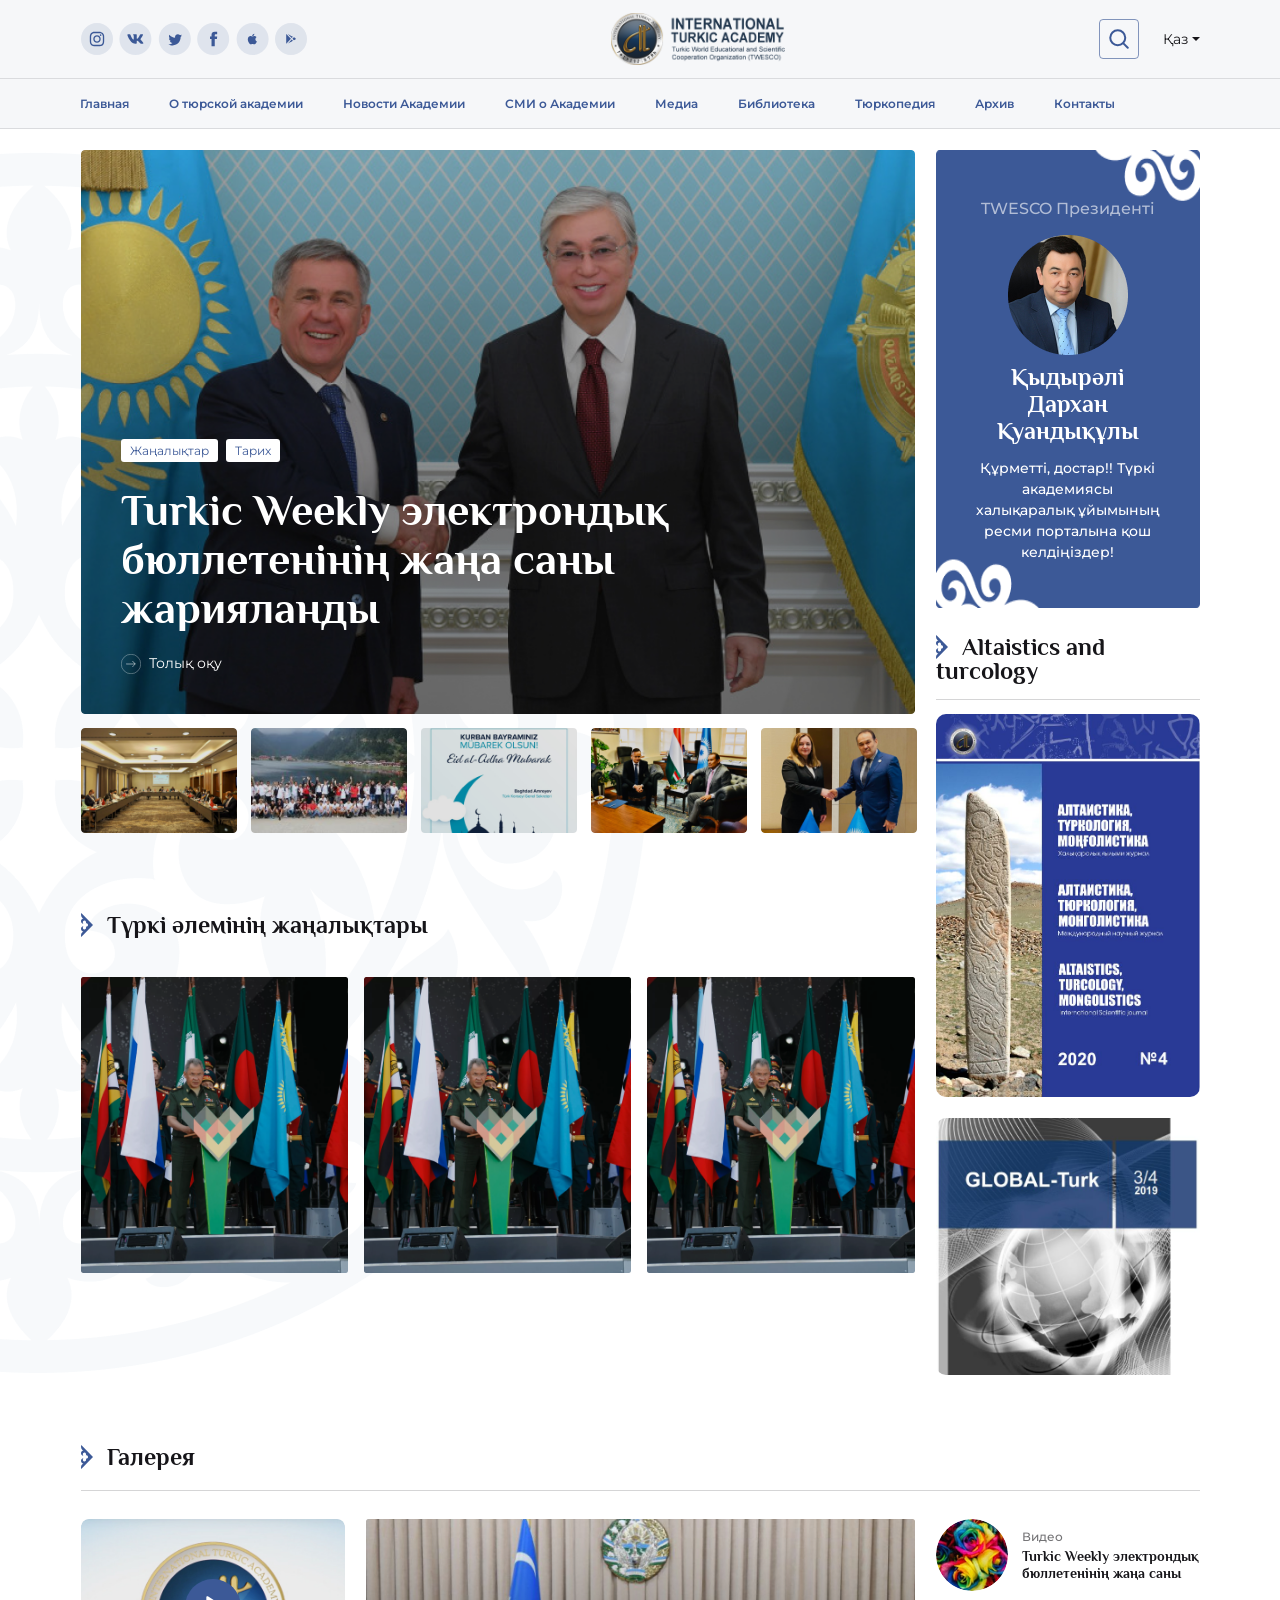
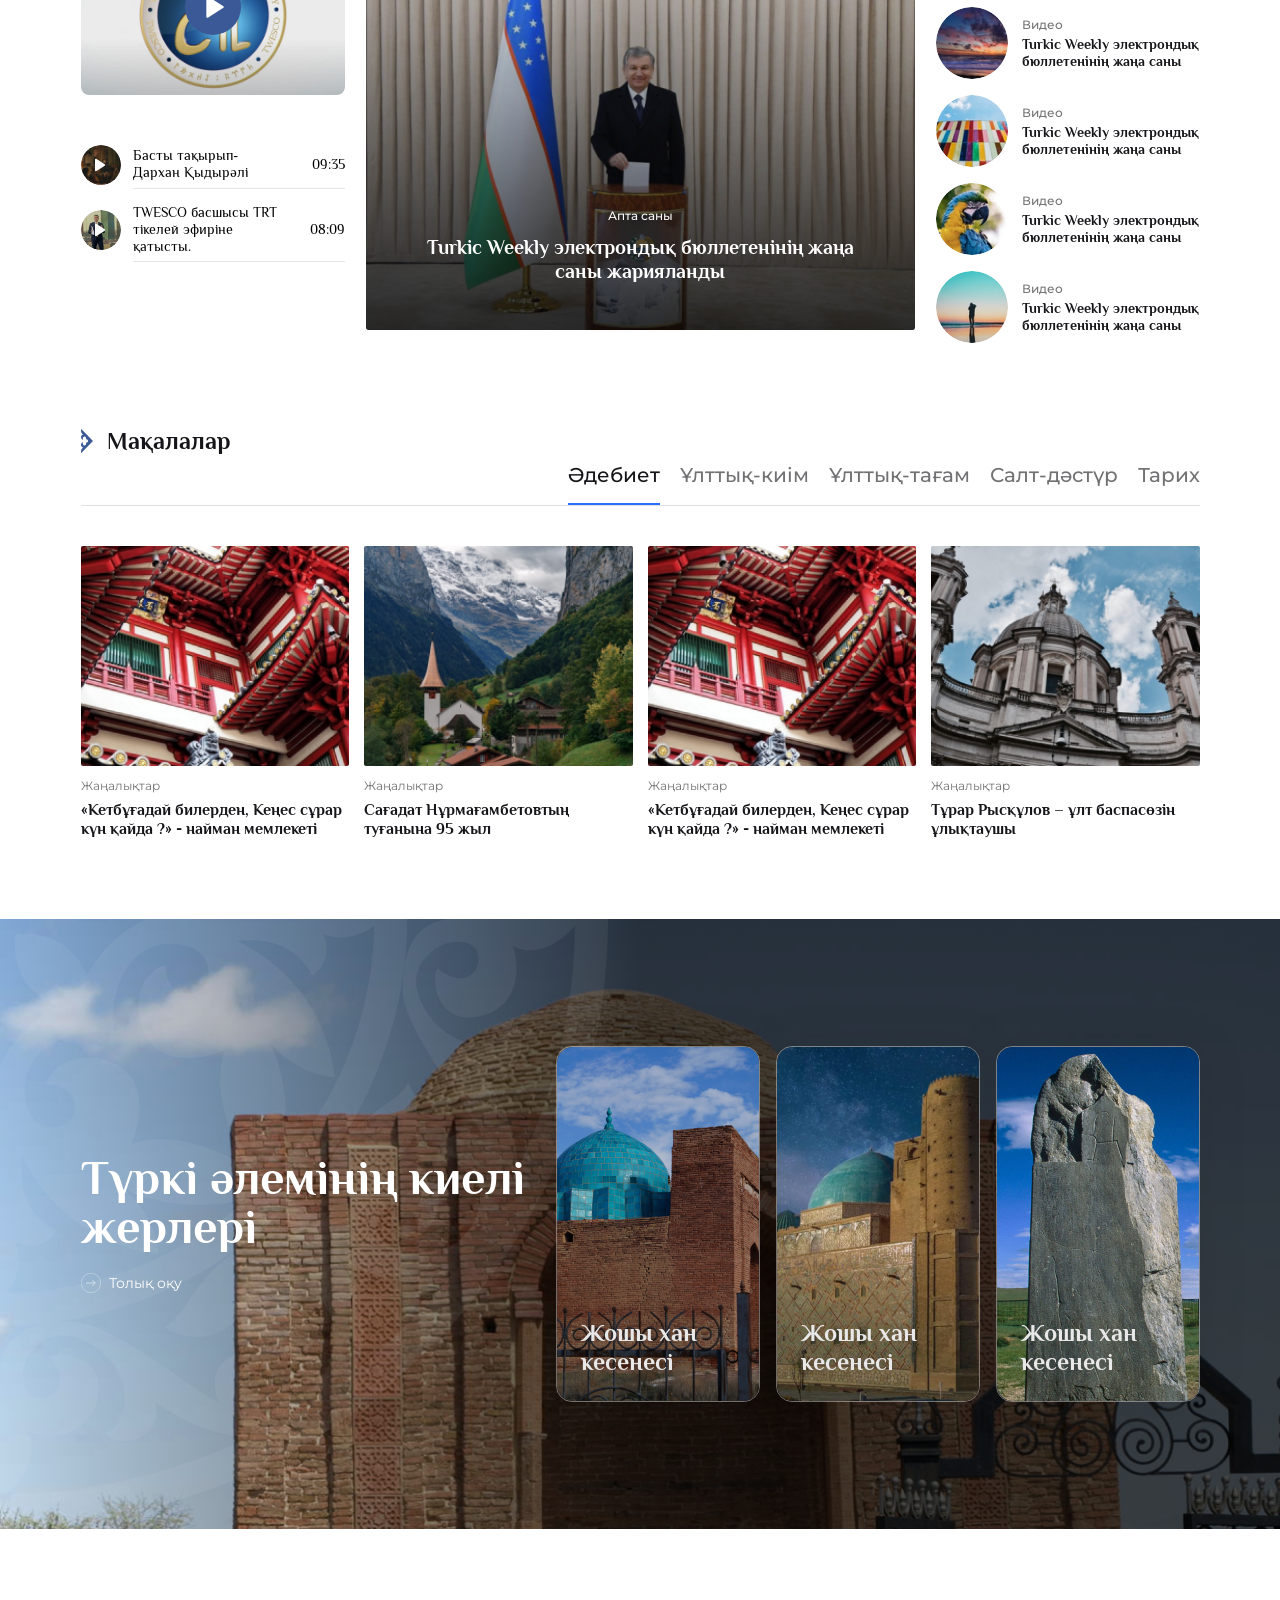
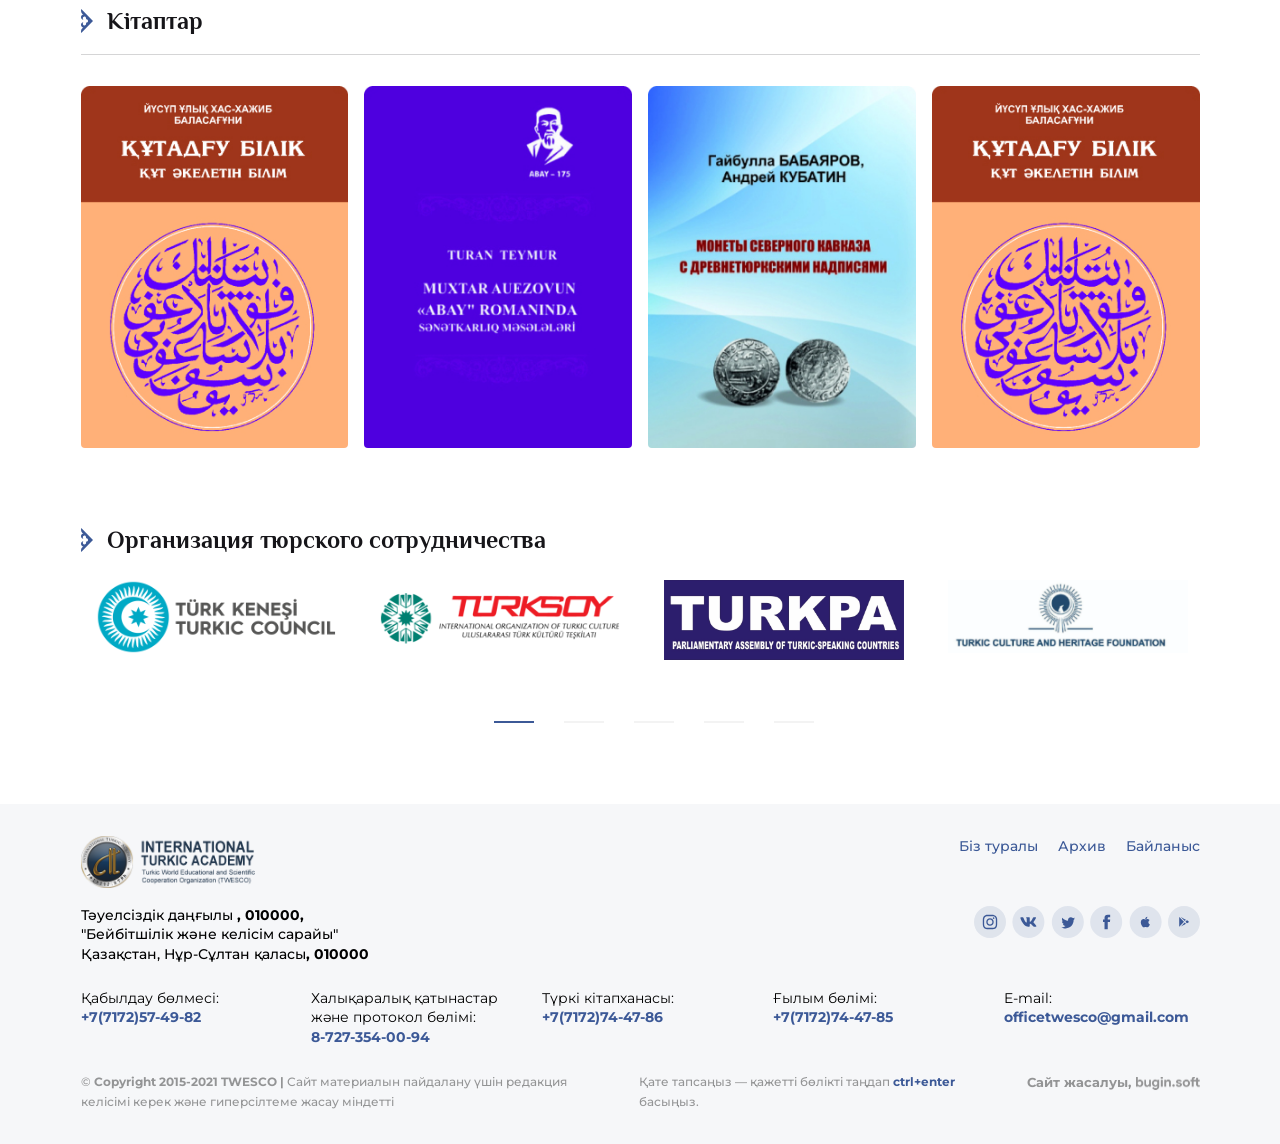
==== commit 72d09499: "main page done" ====
--- a/index.html
+++ b/index.html
@@ -514,7 +514,38 @@
                   role="tabpanel"
                   aria-labelledby="home-tab"
                 >
-                  dsa
+                  <div class="tabs_news">
+                    <div class="news_item">
+                      <img src="img/newsList/news_item.png" alt="" />
+                      <a href="" class="news_item_label">Жаңалықтар</a>
+                      <a href="" class="news_item_text"
+                        >«Кетбұғадай билерден, Кеңес сұрар күн қайда ?» - найман
+                        мемлекеті және билік
+                      </a>
+                    </div>
+                    <div class="news_item">
+                      <img src="img/newsList/news_item2.png" alt="" />
+                      <a href="" class="news_item_label">Жаңалықтар</a>
+                      <a href="" class="news_item_text"
+                        >Сағадат Нұрмағамбетовтың туғанына 95 жыл
+                      </a>
+                    </div>
+                    <div class="news_item">
+                      <img src="img/newsList/news_item.png" alt="" />
+                      <a href="" class="news_item_label">Жаңалықтар</a>
+                      <a href="" class="news_item_text"
+                        >«Кетбұғадай билерден, Кеңес сұрар күн қайда ?» - найман
+                        мемлекеті және билік
+                      </a>
+                    </div>
+                    <div class="news_item">
+                      <img src="img/newsList/news_item3.png" alt="" />
+                      <a href="" class="news_item_label">Жаңалықтар</a>
+                      <a href="" class="news_item_text"
+                        >Тұрар Рысқұлов – ұлт баспасөзін ұлықтаушы
+                      </a>
+                    </div>
+                  </div>
                 </div>
                 <div
                   class="tab-pane fade"
@@ -522,7 +553,38 @@
                   role="tabpanel"
                   aria-labelledby="profile-tab"
                 >
-                  .ewq..
+                  <div class="tabs_news">
+                    <div class="news_item">
+                      <img src="img/newsList/news_item.png" alt="" />
+                      <a href="" class="news_item_label">Жаңалықтар</a>
+                      <a href="" class="news_item_text"
+                        >«Кетбұғадай билерден, Кеңес сұрар күн қайда ?» - найман
+                        мемлекеті және билік
+                      </a>
+                    </div>
+                    <div class="news_item">
+                      <img src="img/newsList/news_item3.png" alt="" />
+                      <a href="" class="news_item_label">Жаңалықтар</a>
+                      <a href="" class="news_item_text"
+                        >Тұрар Рысқұлов – ұлт баспасөзін ұлықтаушы
+                      </a>
+                    </div>
+                    <div class="news_item">
+                      <img src="img/newsList/news_item2.png" alt="" />
+                      <a href="" class="news_item_label">Жаңалықтар</a>
+                      <a href="" class="news_item_text"
+                        >Сағадат Нұрмағамбетовтың туғанына 95 жыл
+                      </a>
+                    </div>
+                    <div class="news_item">
+                      <img src="img/newsList/news_item.png" alt="" />
+                      <a href="" class="news_item_label">Жаңалықтар</a>
+                      <a href="" class="news_item_text"
+                        >«Кетбұғадай билерден, Кеңес сұрар күн қайда ?» - найман
+                        мемлекеті және билік
+                      </a>
+                    </div>
+                  </div>
                 </div>
                 <div
                   class="tab-pane fade"
@@ -530,7 +592,38 @@
                   role="tabpanel"
                   aria-labelledby="contact-tab"
                 >
-                  fewfe
+                  <div class="tabs_news">
+                    <div class="news_item">
+                      <img src="img/newsList/news_item.png" alt="" />
+                      <a href="" class="news_item_label">Жаңалықтар</a>
+                      <a href="" class="news_item_text"
+                        >«Кетбұғадай билерден, Кеңес сұрар күн қайда ?» - найман
+                        мемлекеті және билік
+                      </a>
+                    </div>
+                    <div class="news_item">
+                      <img src="img/newsList/news_item2.png" alt="" />
+                      <a href="" class="news_item_label">Жаңалықтар</a>
+                      <a href="" class="news_item_text"
+                        >Сағадат Нұрмағамбетовтың туғанына 95 жыл
+                      </a>
+                    </div>
+                    <div class="news_item">
+                      <img src="img/newsList/news_item.png" alt="" />
+                      <a href="" class="news_item_label">Жаңалықтар</a>
+                      <a href="" class="news_item_text"
+                        >«Кетбұғадай билерден, Кеңес сұрар күн қайда ?» - найман
+                        мемлекеті және билік
+                      </a>
+                    </div>
+                    <div class="news_item">
+                      <img src="img/newsList/news_item3.png" alt="" />
+                      <a href="" class="news_item_label">Жаңалықтар</a>
+                      <a href="" class="news_item_text"
+                        >Тұрар Рысқұлов – ұлт баспасөзін ұлықтаушы
+                      </a>
+                    </div>
+                  </div>
                 </div>
                 <div
                   class="tab-pane fade"
@@ -538,7 +631,38 @@
                   role="tabpanel"
                   aria-labelledby="contact-tab2"
                 >
-                  321321321
+                  <div class="tabs_news">
+                    <div class="news_item">
+                      <img src="img/newsList/news_item.png" alt="" />
+                      <a href="" class="news_item_label">Жаңалықтар</a>
+                      <a href="" class="news_item_text"
+                        >«Кетбұғадай билерден, Кеңес сұрар күн қайда ?» - найман
+                        мемлекеті және билік
+                      </a>
+                    </div>
+                    <div class="news_item">
+                      <img src="img/newsList/news_item3.png" alt="" />
+                      <a href="" class="news_item_label">Жаңалықтар</a>
+                      <a href="" class="news_item_text"
+                        >Тұрар Рысқұлов – ұлт баспасөзін ұлықтаушы
+                      </a>
+                    </div>
+                    <div class="news_item">
+                      <img src="img/newsList/news_item2.png" alt="" />
+                      <a href="" class="news_item_label">Жаңалықтар</a>
+                      <a href="" class="news_item_text"
+                        >Сағадат Нұрмағамбетовтың туғанына 95 жыл
+                      </a>
+                    </div>
+                    <div class="news_item">
+                      <img src="img/newsList/news_item.png" alt="" />
+                      <a href="" class="news_item_label">Жаңалықтар</a>
+                      <a href="" class="news_item_text"
+                        >«Кетбұғадай билерден, Кеңес сұрар күн қайда ?» - найман
+                        мемлекеті және билік
+                      </a>
+                    </div>
+                  </div>
                 </div>
                 <div
                   class="tab-pane fade"
@@ -546,15 +670,302 @@
                   role="tabpanel"
                   aria-labelledby="contact-tab3"
                 >
-                  fffffff
+                  <div class="tabs_news">
+                    <div class="news_item">
+                      <img src="img/newsList/news_item.png" alt="" />
+                      <a href="" class="news_item_label">Жаңалықтар</a>
+                      <a href="" class="news_item_text"
+                        >«Кетбұғадай билерден, Кеңес сұрар күн қайда ?» - найман
+                        мемлекеті және билік
+                      </a>
+                    </div>
+                    <div class="news_item">
+                      <img src="img/newsList/news_item3.png" alt="" />
+                      <a href="" class="news_item_label">Жаңалықтар</a>
+                      <a href="" class="news_item_text"
+                        >Тұрар Рысқұлов – ұлт баспасөзін ұлықтаушы
+                      </a>
+                    </div>
+                    <div class="news_item">
+                      <img src="img/newsList/news_item2.png" alt="" />
+                      <a href="" class="news_item_label">Жаңалықтар</a>
+                      <a href="" class="news_item_text"
+                        >Сағадат Нұрмағамбетовтың туғанына 95 жыл
+                      </a>
+                    </div>
+                    <div class="news_item">
+                      <img src="img/newsList/news_item.png" alt="" />
+                      <a href="" class="news_item_label">Жаңалықтар</a>
+                      <a href="" class="news_item_text"
+                        >«Кетбұғадай билерден, Кеңес сұрар күн қайда ?» - найман
+                        мемлекеті және билік
+                      </a>
+                    </div>
+                  </div>
                 </div>
               </div>
             </div>
           </div>
         </div>
       </div>
+      <section class="section4">
+        <div class="ornament_img">
+          <img src="img/background_img1.png" alt="" />
+        </div>
+        <div class="container">
+          <div class="row">
+            <div
+              class="
+                col-lg-5
+                d-flex
+                flex-column
+                justify-content-center
+                mb-lg-0 mb-4
+              "
+            >
+              <a href="" class="main_title font-48">
+                Түркі әлемінің киелі жерлері
+              </a>
+              <a href="" class="read_more mt-3 mt-md-4">
+                <img class="read_more_img" src="img/icons/arrMore.svg" alt="" />
+                Толық оқу
+              </a>
+            </div>
+            <div class="col-lg-7 d-flex flex-column justify-content-center">
+              <div class="cards_block">
+                <a href="" class="cards_item">
+                  <img src="img/newsList/1.png" alt="" />
+                  <span class="cards_text">Жошы хан кесенесі</span>
+                </a>
+                <a href="" class="cards_item">
+                  <img src="img/newsList/2.png" alt="" />
+                  <span class="cards_text">Жошы хан кесенесі</span>
+                </a>
+                <a href="" class="cards_item">
+                  <img src="img/newsList/3.png" alt="" />
+                  <span class="cards_text">Жошы хан кесенесі</span>
+                </a>
+              </div>
+            </div>
+          </div>
+        </div>
+      </section>
+      <section class="section5">
+        <div class="container">
+          <div class="row">
+            <div class="col-lg-12">
+              <a href="">
+                <h2 class="subtitle bb pb-4">
+                  <img
+                    class="ornament_img"
+                    src="img/icons/ornament.svg"
+                    alt=""
+                  />
+                  Кітаптар
+                </h2>
+              </a>
+            </div>
+            <div class="books_block">
+              <a class="book_item" href="">
+                <img src="img/newsList/book1.jpg" alt="" />
+              </a>
+              <a class="book_item" href="">
+                <img src="img/newsList/book2.jpg" alt="" />
+              </a>
+              <a class="book_item" href="">
+                <img src="img/newsList/book3.jpg" alt="" />
+              </a>
+              <a class="book_item" href="">
+                <img src="img/newsList/book4.jpg" alt="" />
+              </a>
+            </div>
+          </div>
+        </div>
+      </section>
+      <section class="section6">
+        <div class="container">
+          <div class="row">
+            <div class="col-lg-12">
+              <a href="">
+                <h2 class="subtitle pb-4">
+                  <img
+                    class="ornament_img"
+                    src="img/icons/ornament.svg"
+                    alt=""
+                  />
+                  Организация тюрского сотрудничества
+                </h2>
+              </a>
+              <div class="slider2">
+                <div class="slider__item filter">
+                  <a href="">
+                    <img src="img/logos/kenesi.svg" alt="" />
+                  </a>
+                </div>
+                <div class="slider__item">
+                  <a href="">
+                    <img src="img/logos/turksoy.svg" alt="" />
+                  </a>
+                </div>
+                <div class="slider__item">
+                  <a href="">
+                    <img src="img/logos/turkpa.svg" alt="" />
+                  </a>
+                </div>
+                <div class="slider__item">
+                  <a href="">
+                    <img src="img/logos/foundation.svg" alt="" />
+                  </a>
+                </div>
+                <div class="slider__item">
+                  <a href="">
+                    <img src="img/logos/turksoy.svg" alt="" />
+                  </a>
+                </div>
+              </div>
+            </div>
+          </div>
+        </div>
+      </section>
     </main>
-    
+    <footer>
+  <div class="container">
+    <div class="row">
+      <div class="col-lg-12">
+        <div class="footer_up">
+          <div class="left">
+            <a href=""> <img src="img//logos/headLogo.svg" alt="" /></a>
+            <p class="text">
+              Тәуелсіздік даңғылы <span>, 010000, <br /></span> "Бейбітшілік
+              және келісім сарайы" <br />
+              Қазақстан, Нұр-Сұлтан қаласы<span>, 010000</span>
+            </p>
+          </div>
+          <div class="right">
+            <div class="footer_menu">
+              <a href="">Біз туралы</a>
+              <a href="">Архив</a>
+              <a href="">Байланыс</a>
+            </div>
+            <div class="social1">
+              <a href="" class="social_item1">
+                <img src="img/icons/in.svg" alt="" />
+              </a>
+              <a href="" class="social_item1">
+                <img src="img/icons/vk.svg" alt="" />
+              </a>
+              <a href="" class="social_item1">
+                <img src="img/icons/tw.svg" alt="" />
+              </a>
+              <a href="" class="social_item1">
+                <img src="img/icons/fc.svg" alt="" />
+              </a>
+              <a href="" class="social_item1">
+                <img src="img/icons/ap.svg" alt="" />
+              </a>
+              <a href="" class="social_item1">
+                <img src="img/icons/pl.svg" alt="" />
+              </a>
+            </div>
+          </div>
+        </div>
+        <div class="footer_middle">
+          <ul>
+            <li>
+              <p>Қабылдау бөлмесі:</p>
+              <a href="">+7(7172)57-49-82</a>
+            </li>
+            <li>
+              <p>Халықаралық қатынастар және протокол бөлімі:</p>
+              <a href="">8-727-354-00-94</a>
+            </li>
+            <li>
+              <p>Түркі кітапханасы:</p>
+              <a href=""> +7(7172)74-47-86</a>
+            </li>
+            <li>
+              <p>Ғылым бөлімі:</p>
+              <a href="">+7(7172)74-47-85</a>
+            </li>
+            <li>
+              <p>E-mail:</p>
+              <a href="">officetwesco@gmail.com</a>
+            </li>
+          </ul>
+        </div>
+        <div class="footer_down">
+          <p class="footer_down_item">
+            © <span>Copyright 2015-2021 TWESCO | </span> Сайт материалын
+            пайдалану үшін редакция <br />
+            келісімі керек және гиперсілтеме жасау міндетті
+          </p>
+          <p class="footer_down_item">
+            Қате тапсаңыз — қажетті бөлікті таңдап
+            <span class="blue"> ctrl+enter</span>
+            <br />
+            басыңыз.
+          </p>
+          <a href="" class="footer_down_item"
+            >Сайт жасалуы,
+            <span
+              ><svg
+                xmlns="http://www.w3.org/2000/svg"
+                xmlns:xlink="http://www.w3.org/1999/xlink"
+                width="64"
+                height="15"
+                viewBox="0 0 64 15"
+                fill="none"
+              >
+                <mask
+                  id="mask0"
+                  mask-type="alpha"
+                  maskUnits="userSpaceOnUse"
+                  x="0"
+                  y="0"
+                  width="64"
+                  height="15"
+                >
+                  <rect
+                    y="0.777832"
+                    width="64"
+                    height="14.2222"
+                    fill="url(#pattern0)"
+                  />
+                </mask>
+                <g mask="url(#mask0)">
+                  <rect
+                    y="0.777832"
+                    width="64"
+                    height="14.2222"
+                    fill="#949495"
+                  />
+                </g>
+                <defs>
+                  <pattern
+                    id="pattern0"
+                    patternContentUnits="objectBoundingBox"
+                    width="1"
+                    height="1"
+                  >
+                    <use
+                      xlink:href="#image0"
+                      transform="translate(0 -0.0186012) scale(0.00104167 0.0047247)"
+                    />
+                  </pattern>
+                  <image
+                    id="image0"
+                    width="960"
+                    height="280"
+                    xlink:href="[data-uri]"
+                  />
+                </defs></svg></span
+          ></a>
+        </div>
+      </div>
+    </div>
+  </div>
+</footer>
+
     <script src="js/jq/jquery.js"></script>
     <script src="js/jquery-modal-video.min.js"></script>
     <script src="js/slick.min.js"></script>
--- a/css/style.css
+++ b/css/style.css
@@ -1 +1 @@
-@charset "UTF-8";@import url("https://fonts.googleapis.com/css2?family=Montserrat&family=Philosopher&display=swap");*{padding:0;margin:0;border:0}*,:after,:before{-moz-box-sizing:border-box;-webkit-box-sizing:border-box;box-sizing:border-box}:active,:focus{outline:none}a:active,a:focus{outline:none}aside,footer,header,nav{display:block}body,html{height:100%;width:100%;font-size:100%;line-height:1;font-size:14px;-ms-text-size-adjust:100%;-moz-text-size-adjust:100%;-webkit-text-size-adjust:100%;font-family:"Montserrat", sans-serif}button,input,textarea{font-family:inherit}input::-ms-clear{display:none}button{cursor:pointer}button::-moz-focus-inner{padding:0;border:0}a,a:visited{text-decoration:none}a:hover{text-decoration:none}ul li{list-style:none}img{vertical-align:top}h1,h2,h3,h4,h5,h6{font-size:inherit;font-weight:400}:root{--blue:#3c5997}header{background:#f6f7f9;border-bottom:1px solid #1615191f}.header__container{margin:0px auto;padding:4px 0px}.header{position:fixed;width:100%;top:0;left:0;z-index:50}.header:before{content:"";position:absolute;top:0;left:0;width:100%;height:100%;background-color:#5e5373;z-index:2}.header__body{position:relative;display:-webkit-box;display:-ms-flexbox;display:flex;-webkit-box-pack:justify;-ms-flex-pack:justify;justify-content:space-between;-webkit-box-align:center;-ms-flex-align:center;align-items:center}.header__logo{-webkit-box-flex:0;-ms-flex:0 0 60px;flex:0 0 60px;border-radius:50%;overflow:hidden;position:relative;z-index:3}.header__logo img{max-width:100%;display:block}.header__burger{display:none}.header__menu{display:-webkit-box;display:-ms-flexbox;display:flex;-webkit-box-align:center;-ms-flex-align:center;align-items:center;z-index:4}@media (max-width:768px){.header__menu{-webkit-box-align:start;-ms-flex-align:start;align-items:flex-start;-webkit-box-orient:vertical;-webkit-box-direction:normal;-ms-flex-direction:column;flex-direction:column}}.header__list{display:-webkit-box;display:-ms-flexbox;display:flex;position:relative;-ms-flex-wrap:wrap;flex-wrap:wrap;z-index:2;margin:0px 0px 0px 0px;padding:0px 0px 0px 0px}.header__list li{list-style:none;margin:0px 0px 0px 0px}.header__list li:hover{color:#3c5997;background:#e6ecfa;border-radius:4px 4px 0px 0px}@media (max-width:768px){.header__list li:hover{background:unset!important}}.header__list li:hover .menu_drop{display:block}.header__link{display:block;color:#000000;text-decoration:none;font-family:"Montserrat", sans-serif;font-weight:600;font-size:12px;line-height:15px;color:#3c5997;-webkit-transition:all ease 0.3s;-o-transition:all ease 0.3s;transition:all ease 0.3s;white-space:nowrap;transition:all ease 0.3s;padding:13px 20px}.menu_drop{display:none;position:absolute;padding:16px 15px 4px 15px;background-color:#e6ecfa;border-radius:0px 4px 4px 4px;top:40px}.menu_drop ul{padding:0px 0px}.menu_drop ul li a{font-size:12px;line-height:15px;display:-webkit-box;display:-ms-flexbox;display:flex;-webkit-box-align:center;-ms-flex-align:center;align-items:center;color:#000000;-webkit-transition:all ease 0.3s;-o-transition:all ease 0.3s;transition:all ease 0.3s;padding:0px 40px 0px 0px;margin:0px 0px 15px 0px}.menu_drop ul li a:hover{color:#3c5997}@media (max-width:768px){body.lock{overflow:hidden}.header__body{height:unset}.header__container{padding:0px 0px}.header__logo{-webkit-box-flex:0;-ms-flex:0 0 40px;flex:0 0 40px}.header__burger{display:block;position:relative;width:30px;height:20px;z-index:3;margin:0px 0px 0px 15px}.header__burger span{position:absolute;background-color:#000000;position:absolute;left:0;width:100%;height:2px;top:9px;-webkit-transition:all 0.3s ease 0s;-o-transition:all 0.3s ease 0s;transition:all 0.3s ease 0s}.header__burger:after,.header__burger:before{content:"";background-color:#000000;position:absolute;width:100%;height:2px;left:0;-webkit-transition:all 0.3s ease 0s;-o-transition:all 0.3s ease 0s;transition:all 0.3s ease 0s}.header__burger:before{top:0}.header__burger:after{bottom:0}.header__burger.active span{-webkit-transform:scale(0);-ms-transform:scale(0);transform:scale(0)}.header__burger.active:before{-webkit-transform:rotate(45deg);-ms-transform:rotate(45deg);transform:rotate(45deg);top:9px}.header__burger.active:after{-webkit-transform:rotate(-45deg);-ms-transform:rotate(-45deg);transform:rotate(-45deg);bottom:9px}.header__menu{position:fixed;top:-100%;left:0;width:100%;height:100%;overflow:auto;-webkit-transition:all 0.3s ease 0s;-o-transition:all 0.3s ease 0s;transition:all 0.3s ease 0s;background-color:#f6f7f9;padding:80px 10px 20px 10px}.header__menu.active{top:0}.header__list{display:block}.header__link{font-size:16px;padding:5px 10px 9px 0px}.main_social{display:none}.headerUp{border-bottom:unset!important}.search_icon{margin:0px 0px 0px 0px!important}.search_input{display:block!important}}.headerUp{padding:13px 0px;border-bottom:1px solid #1615191f;position:relative;z-index:5;background:#f6f7f9}@media (max-width:768px){.headerUp{padding:7px 0px}}.search_lang{display:-webkit-box;display:-ms-flexbox;display:flex;-webkit-box-align:center;-ms-flex-align:center;align-items:center}.search{display:-webkit-box;display:-ms-flexbox;display:flex;-webkit-box-align:center;-ms-flex-align:center;align-items:center;margin:0px 24px 0px 0px;position:relative}.search_icon{border:1px solid #3c59979f;-webkit-box-sizing:border-box;box-sizing:border-box;border-radius:4px;display:-webkit-box;display:-ms-flexbox;display:flex;-webkit-box-align:center;-ms-flex-align:center;align-items:center;-webkit-box-pack:center;-ms-flex-pack:center;justify-content:center;width:40px;height:40px;cursor:pointer;margin:0px 0px 0px 5px;-webkit-transition:all ease 0.3s;-o-transition:all ease 0.3s;transition:all ease 0.3s}.search_icon:hover{border:1px solid var(--blue)}.search_input{display:none;height:40px;border:1px solid var(--blue);padding:0px 7px;border-radius:3px;position:absolute;right:50px}.search_input.active{display:block}@media (max-width:768px){.search_input{right:unset;left:50px}}.dropdown-toggle{background-color:unset!important;font-size:14px;line-height:17px;display:-webkit-box;display:-ms-flexbox;display:flex;-webkit-box-align:center;-ms-flex-align:center;align-items:center;color:#161519}.social{display:-webkit-box;display:-ms-flexbox;display:flex;-webkit-box-align:center;-ms-flex-align:center;align-items:center}.social_item{margin:0px 6px 0px 0px;-webkit-transition:all ease 0.3s;-o-transition:all ease 0.3s;transition:all ease 0.3s;display:block}.social_item:hover{-webkit-transform:translateY(-4px);-ms-transform:translateY(-4px);transform:translateY(-4px)}.logo img{margin:0px 10px 0px 0px;max-width:100%;min-width:139px}.adpt_social{margin:15px 0px 0px 0px}.adpt_search{margin:15px 0px 0px 0px}.mainSection{background:url("../img/background_img.png") no-repeat;background-position:left}.main_news{position:relative;display:-webkit-box;display:-ms-flexbox;display:flex;-webkit-box-align:end;-ms-flex-align:end;align-items:flex-end;border-radius:4px;overflow:hidden}.main_news_img{position:relative;width:100%}.main_news_img .main_img{width:100%}.main_news_img:after{content:"";position:absolute;left:0;top:0;width:100%;height:100%;background-color:rgba(0, 0, 0, 0.116)}.main_title,h1{font-family:"Philosopher", sans-serif;font-weight:bold;font-size:44px;line-height:49px;color:#ffffff}@media (max-width:768px){.main_title,h1{font-size:34px;line-height:110%}}@media (max-width:465px){.main_title,h1{font-size:22px}}.main_title{-webkit-transition:all ease 0.3s;-o-transition:all ease 0.3s;transition:all ease 0.3s}.main_title:hover{color:#e4e4e4}.main_news_content{display:-webkit-box;display:-ms-flexbox;display:flex;-webkit-box-orient:vertical;-webkit-box-direction:normal;-ms-flex-direction:column;flex-direction:column;position:absolute;left:0;bottom:0;width:100%;padding:0px 40px 40px 40px}@media (max-width:768px){.main_news_content{padding:0px 20px 20px 20px}}.theme_block{display:-webkit-box;display:-ms-flexbox;display:flex;margin:0px 0px 24px 0px}@media (max-width:465px){.theme_block{margin:0px 0px 14px 0px}}.theme_block a{display:block;width:-webkit-fit-content;width:-moz-fit-content;width:fit-content;background:#ffffff;border-radius:3px;padding:4px 9px;font-size:12px;line-height:15px;color:#3c5997;margin:0px 8px 0px 0px;-webkit-transition:all ease 0.3s;-o-transition:all ease 0.3s;transition:all ease 0.3s}.theme_block a:hover{-webkit-transform:translateY(-4px);-ms-transform:translateY(-4px);transform:translateY(-4px)}.read_more{display:-webkit-box;display:-ms-flexbox;display:flex;-webkit-box-align:center;-ms-flex-align:center;align-items:center;font-size:14px;line-height:17px;color:#ffffff}.read_more:hover{color:#ffffff}.read_more:hover .read_more_img{-webkit-transform:translateX(4px);-ms-transform:translateX(4px);transform:translateX(4px)}.read_more img{margin:0px 8px 0px 0px}.read_more_img{-webkit-transition:all ease 0.3s;-o-transition:all ease 0.3s;transition:all ease 0.3s}.slick-slider{min-width:0}.slick-list{overflow:hidden;margin:0 -7px}.slick-track{display:-webkit-box;display:-ms-flexbox;display:flex}.slider{position:relative}@media (max-width:767px){.slider{padding:0px 0px}}.slider .slick-arrow{position:absolute;top:50%;margin:-30px 0px 0px 0px;z-index:10;font-size:0;width:30px;height:60px;outline:none;cursor:pointer}.slider .slick-arrow.slick-prev{left:0;background:url("../img/sl-arrow_l.svg") 0 0/100% no-repeat}.slider .slick-arrow.slick-next{right:0;background:url("../img/sl-arrow_r.svg") 0 0/100% no-repeat}.slider .slick-arrow.slick-disabled{opacity:0.2}.slider__item{padding:0px 0px;outline:none;margin:0px 7px}.slider__item img{max-width:100%}.slider .slick-dots{display:-webkit-box;display:-ms-flexbox;display:flex;-webkit-box-align:center;-ms-flex-align:center;align-items:center;-webkit-box-pack:center;-ms-flex-pack:center;justify-content:center}.slider .slick-dots li{list-style:none;margin:0px 10px}.slider .slick-dots button{font-size:0;width:10px;height:10px;background-color:#fff;border-radius:50%}.slider .slick-dots li.slick-active button{background-color:transparent;border:1px solid #fff}.slider_news_img{display:block;width:100%;max-width:190px;max-height:120px;border-radius:4px;overflow:hidden;position:relative}@media (max-width:450px){.slider_news_img{max-width:200px}}.slider_news_img:hover:after{background-color:rgba(0, 0, 0, 0)}.slider_news_img img{width:100%;height:100%;max-width:190px;max-height:120px;-o-object-fit:cover;object-fit:cover}@media (max-width:450px){.slider_news_img img{max-width:200px}}.slider_news_img:after{content:"";position:absolute;left:0;top:0;width:100%;height:100%;background-color:rgba(0, 0, 0, 0.116);-webkit-transition:all ease 0.3s;-o-transition:all ease 0.3s;transition:all ease 0.3s}.subtitle{font-family:"Philosopher", sans-serif;font-weight:bold;font-size:24px;line-height:100%;color:#161519;white-space:nowrap}@media (max-width:1200px){.subtitle{font-size:20px}}.ornament_img{margin:0px 8px 0px 0px}@media (max-width:1200px){.ornament_img{margin:0px 5px 0px 0px}}.imgSection{margin:80px 0px 0px 0px}@media (max-width:1200px){.imgSection{margin:50px 0px 0px 0px}}@media (max-width:768px){.imgSection{margin:25px 0px 0px 0px}}.imgSection_block{display:-ms-grid;display:grid;-ms-grid-columns:1fr 1fr 1fr;grid-template-columns:1fr 1fr 1fr;-webkit-column-gap:16px;column-gap:16px;margin:40px 0px 0px 0px}@media (max-width:1200px){.imgSection_block{margin:25px 0px 0px 0px}}@media (max-width:768px){.imgSection_block{margin:15px 0px 0px 0px;-webkit-column-gap:8px;column-gap:8px}}.imgSection_block a{display:block;position:relative;max-height:328px;overflow:hidden;border-radius:2px;width:100%}.imgSection_block a:after{content:"";position:absolute;left:0;top:0;width:100%;height:100%;background-color:rgba(0, 0, 0, 0.116);-webkit-transition:all ease 0.3s;-o-transition:all ease 0.3s;transition:all ease 0.3s}.imgSection_block a:hover:after{background-color:rgba(0, 0, 0, 0)}.imgSection_block a img{width:100%;max-width:100%;max-height:382px;-o-object-fit:cover;object-fit:cover}.president_aside_block{display:block;position:relative;padding:49px 40px 31px 40px}.president_back{position:absolute;left:0;top:0;width:100%;height:100%;z-index:-1;-o-object-fit:fill;object-fit:fill}.president_aside_item{display:-webkit-box;display:-ms-flexbox;display:flex;-webkit-box-orient:vertical;-webkit-box-direction:normal;-ms-flex-direction:column;flex-direction:column;-webkit-box-align:center;-ms-flex-align:center;align-items:center}.speciality{font-weight:500;font-size:16px;line-height:20px;color:#ffffff;opacity:0.6;margin:0px 0px 16px 0px}.president_img{max-width:120px;max-height:120px;margin:0px 0px 8px 0px}.president_name{font-family:"Philosopher", sans-serif;font-weight:bold;font-size:24px;line-height:27px;text-align:center;color:#ffffff}.president_text{font-weight:500;font-size:14px;line-height:150%;text-align:center;color:#ffffff}.subtitle.bb{border-bottom:1px solid #1615192d;padding:0px 0px 16px 0px}.magaz_img{overflow:hidden;display:block;border-radius:10px}.magaz_img img{-o-object-fit:contain;object-fit:contain;width:100%;height:100%;max-height:448px}.second_aside_block{margin:27px 0px 0px 0px;width:100%}@media (max-width:992px){.second_aside_block{margin:40px 0px 5px 0px}}.section2{margin:70px 0px 70px 0px}@media (max-width:992px){.section2{margin:40px 0px 40px 0px}}@media (max-width:768px){.section2{margin:25px 0px 30px 0px}}.video_slider{margin:0px 0px 50px 0px}@media (max-width:768px){.video_slider{margin:0px 0px 30px 0px}}.video_slider .slick-next:before{content:url("../img/icon/arrLeft.svg")}.video_slider .slick-prev:before{content:url("../img/icon/arrRight.svg")}.video_slider .slick-next,.video_slider .slick-prev{background:unset}.video_slider .slick-prev{top:auto;bottom:58%;left:-63px;z-index:1}@media (max-width:1200px){.video_slider .slick-prev{left:-30px}}@media (max-width:768px){.video_slider .slick-prev{left:0px}}.video_slider .slick-next{top:auto;bottom:58%;right:-63px;z-index:1;left:unset}@media (max-width:1200px){.video_slider .slick-next{right:-30px}}@media (max-width:768px){.video_slider .slick-next{right:0px}}@-webkit-keyframes modal-video{0%{opacity:0}to{opacity:1}}@keyframes modal-video{0%{opacity:0}to{opacity:1}}@-webkit-keyframes modal-video-inner{0%{-webkit-transform:translate(0, 100px);transform:translate(0, 100px)}to{-webkit-transform:translate(0, 0);transform:translate(0, 0)}}@keyframes modal-video-inner{0%{-webkit-transform:translate(0, 100px);transform:translate(0, 100px)}to{-webkit-transform:translate(0, 0);transform:translate(0, 0)}}.modal-video{position:fixed;top:0;left:0;width:100%;height:100%;background-color:rgba(0, 0, 0, 0.5);z-index:1000000;cursor:pointer;opacity:1;-webkit-animation-timing-function:ease-out;animation-timing-function:ease-out;-webkit-animation-duration:0.3s;animation-duration:0.3s;-webkit-animation-name:modal-video;animation-name:modal-video;-webkit-transition:opacity 0.3s ease-out;-moz-transition:opacity 0.3s ease-out;-ms-transition:opacity 0.3s ease-out;-o-transition:opacity 0.3s ease-out;transition:opacity 0.3s ease-out}.modal-video-close{opacity:0}.modal-video-close .modal-video-movie-wrap{-webkit-transform:translate(0, 100px);-moz-transform:translate(0, 100px);-ms-transform:translate(0, 100px);-o-transform:translate(0, 100px);transform:translate(0, 100px)}.modal-video-body{max-width:940px;width:100%;height:100%;margin:0 auto;display:table}.modal-video-inner{display:table-cell;vertical-align:middle;width:100%;height:100%}.modal-video-movie-wrap{width:100%;height:0;position:relative;padding-bottom:56.25%;background-color:#333;-webkit-animation-timing-function:ease-out;animation-timing-function:ease-out;-webkit-animation-duration:0.3s;animation-duration:0.3s;-webkit-animation-name:modal-video-inner;animation-name:modal-video-inner;-webkit-transform:translate(0, 0);-moz-transform:translate(0, 0);-ms-transform:translate(0, 0);-o-transform:translate(0, 0);transform:translate(0, 0);-webkit-transition:-webkit-transform 0.3s ease-out;-moz-transition:-moz-transform 0.3s ease-out;-ms-transition:-ms-transform 0.3s ease-out;-o-transition:-o-transform 0.3s ease-out;transition:-webkit-transform 0.3s ease-out;-o-transition:transform 0.3s ease-out;transition:transform 0.3s ease-out;transition:transform 0.3s ease-out, -webkit-transform 0.3s ease-out}.modal-video-movie-wrap iframe{position:absolute;top:0;left:0;width:100%;height:100%}.modal-video-close-btn{position:absolute;z-index:2;top:-35px;right:-35px;display:inline-block;width:35px;height:35px;overflow:hidden;border:none;background:transparent}.modal-video-close-btn:before{-webkit-transform:rotate(45deg);-ms-transform:rotate(45deg);transform:rotate(45deg)}.modal-video-close-btn:after{-webkit-transform:rotate(-45deg);-ms-transform:rotate(-45deg);transform:rotate(-45deg)}.modal-video-close-btn:after,.modal-video-close-btn:before{content:"";position:absolute;height:2px;width:100%;top:50%;left:0;margin-top:-1px;background:#fff;border-radius:5px;margin-top:-6px}.js-video-button{cursor:pointer;position:relative}.play_icon{position:absolute;width:100%;height:100%;left:0;top:0;display:-webkit-box;display:-ms-flexbox;display:flex;-webkit-box-align:center;-ms-flex-align:center;align-items:center;-webkit-box-pack:center;-ms-flex-pack:center;justify-content:center}.play_icon:hover img{-webkit-transform:scale(1.1);-ms-transform:scale(1.1);transform:scale(1.1)}.play_icon img{width:56px;height:56px;-webkit-transition:all ease 0.3s;-o-transition:all ease 0.3s;transition:all ease 0.3s}.little_modal_video{margin:45px 0px 0px 0px}@media (max-width:992px){.little_modal_video{margin:15px 0px 15px 0px}}.little_video_item{margin:0px 0px 8px 0px}.little_video_item .title{font-family:"Philosopher", sans-serif;font-size:14px;line-height:120%;color:#000000;margin:0px 25px 0px 0px}.little_video_item .time{font-family:"Philosopher", sans-serif;font-size:14px;line-height:120%;color:#000000;margin:0px 0px}.little_video_item:hover .little_play img{-webkit-transform:scale(1.2);-ms-transform:scale(1.2);transform:scale(1.2)}.little_video_item .text{display:-webkit-box;display:-ms-flexbox;display:flex;-webkit-box-align:center;-ms-flex-align:center;align-items:center;border-bottom:1px solid #e5e5e5;padding:7px 0px;margin:0px 0px 0px 12px}.img_play_block{position:relative;overflow:hidden;border-radius:50%;max-width:40px;min-width:40px;max-height:40px;min-height:40px}.img_play_block .img_play{max-width:40px;min-width:40px;max-height:40px;min-height:40px}.img_play_block .little_play{position:absolute;width:100%;height:100%;left:0;top:0;display:-webkit-box;display:-ms-flexbox;display:flex;-webkit-box-align:center;-ms-flex-align:center;align-items:center;-webkit-box-pack:center;-ms-flex-pack:center;justify-content:center}.img_play_block .little_play img{-webkit-transition:all ease 0.3s;-o-transition:all ease 0.3s;transition:all ease 0.3s;max-width:11px;max-height:14px}.main_modal_video{border-radius:8px;overflow:hidden;min-width:168px}.video_img{width:100%;height:100%;max-height:220px;-o-object-fit:cover;object-fit:cover}.section2_main_block{display:block;position:relative;overflow:hidden;border-radius:2px;max-height:455px}.section2_main_block:hover img{-webkit-transform:scale(1.1);-ms-transform:scale(1.1);transform:scale(1.1)}.section2_main_block img{width:100%;-webkit-transition:all ease 0.3s;-o-transition:all ease 0.3s;transition:all ease 0.3s}.section2_main_block .text{position:absolute;left:0;bottom:0;width:100%;display:-webkit-box;display:-ms-flexbox;display:flex;-webkit-box-orient:vertical;-webkit-box-direction:normal;-ms-flex-direction:column;flex-direction:column;-webkit-box-align:center;-ms-flex-align:center;align-items:center;padding:0px 40px 40px 40px}.section2_main_block .text .mini_label{font-weight:500;font-size:12px;line-height:15px;color:#ffffff;margin:0px 0px 12px 0px;text-align:center}.section2_main_block .text .title{font-family:"Philosopher", sans-serif;font-style:normal;font-weight:bold;font-size:20px;line-height:120%;text-align:center;color:#ffffff}.video_list_item{margin:0px 0px 16px 0px}.video_list_item .video_list_img{border-radius:50%;overflow:hidden;min-width:72px;min-height:72px;max-width:72px;max-height:72px}.video_list_item .video_list_img img{-o-object-fit:cover;object-fit:cover;min-width:72px;min-height:72px;max-width:72px;max-height:72px}.video_list_item .label{font-weight:500;font-size:12px;line-height:15px;color:#161519;opacity:0.6;margin:0px 0px 4px 0px}.video_list_item .title{font-family:"Philosopher", sans-serif;font-weight:bold;font-size:14px;line-height:120%;color:#161519;overflow:hidden;max-height:32px}.video_list{-webkit-column-gap:15px;column-gap:15px}@media (max-width:992px){.video_list{display:-ms-grid;display:grid;-ms-grid-columns:1fr 1fr;grid-template-columns:1fr 1fr}}@media (max-width:420px){.video_list{-ms-grid-columns:1fr;grid-template-columns:1fr}}.title_tabs{display:-webkit-box;display:-ms-flexbox;display:flex;-webkit-box-orient:vertical;-webkit-box-direction:normal;-ms-flex-direction:column;flex-direction:column;margin:0px 0px 40px 0px}@media (max-width:992px){.title_tabs{margin:0px 0px 30px 0px}}.nav-tabs{-webkit-box-pack:end;-ms-flex-pack:end;justify-content:flex-end}.nav-tabs .nav-link{font-weight:500;font-size:20px;line-height:120%;color:#161519;opacity:0.6;padding:0px 0px 16px 0px;margin:0px 0px 0px 20px;-webkit-transition:all ease 0.3s;-o-transition:all ease 0.3s;transition:all ease 0.3s}.nav-tabs .nav-link:active{border:none}.nav-tabs .nav-link:focus{border:none}.nav-tabs .nav-link:hover{border:none;opacity:1;border-bottom:2px solid #296eff}.nav-tabs .nav-link.active{border-bottom:2px solid #296eff;border-top:none;border-left:none;border-right:none;opacity:1}+@charset "UTF-8";@import url("https://fonts.googleapis.com/css2?family=Montserrat&family=Philosopher&display=swap");*{padding:0;margin:0;border:0}*,:after,:before{-moz-box-sizing:border-box;-webkit-box-sizing:border-box;box-sizing:border-box}:active,:focus{outline:none}a:active,a:focus{outline:none}aside,footer,header,nav{display:block}body,html{width:100%;font-size:100%;line-height:1;font-size:14px;-ms-text-size-adjust:100%;-moz-text-size-adjust:100%;-webkit-text-size-adjust:100%;font-family:"Montserrat", sans-serif}button,input,textarea{font-family:inherit}input::-ms-clear{display:none}button{cursor:pointer}button::-moz-focus-inner{padding:0;border:0}a,a:visited{text-decoration:none}a:hover{text-decoration:none}ul li{list-style:none}img{vertical-align:top}h1,h2,h3,h4,h5,h6{font-size:inherit;font-weight:400}:root{--blue:#3c5997}header{background:#f6f7f9;border-bottom:1px solid #1615191f}.header__container{margin:0px auto;padding:4px 0px}.header{position:fixed;width:100%;top:0;left:0;z-index:50}.header:before{content:"";position:absolute;top:0;left:0;width:100%;height:100%;background-color:#5e5373;z-index:2}.header__body{position:relative;display:-webkit-box;display:-ms-flexbox;display:flex;-webkit-box-pack:justify;-ms-flex-pack:justify;justify-content:space-between;-webkit-box-align:center;-ms-flex-align:center;align-items:center}.header__logo{-webkit-box-flex:0;-ms-flex:0 0 60px;flex:0 0 60px;border-radius:50%;overflow:hidden;position:relative;z-index:3}.header__logo img{max-width:100%;display:block}.header__burger{display:none}.header__menu{display:-webkit-box;display:-ms-flexbox;display:flex;-webkit-box-align:center;-ms-flex-align:center;align-items:center;z-index:4}@media (max-width:768px){.header__menu{-webkit-box-align:start;-ms-flex-align:start;align-items:flex-start;-webkit-box-orient:vertical;-webkit-box-direction:normal;-ms-flex-direction:column;flex-direction:column}}.header__list{display:-webkit-box;display:-ms-flexbox;display:flex;position:relative;-ms-flex-wrap:wrap;flex-wrap:wrap;z-index:2;margin:0px 0px 0px 0px;padding:0px 0px 0px 0px}.header__list li{list-style:none;margin:0px 0px 0px 0px}.header__list li:hover{color:#3c5997;background:#e6ecfa;border-radius:4px 4px 0px 0px}@media (max-width:768px){.header__list li:hover{background:unset!important}}.header__list li:hover .menu_drop{display:block}.header__link{display:block;color:#000000;text-decoration:none;font-family:"Montserrat", sans-serif;font-weight:600;font-size:12px;line-height:15px;color:#3c5997;-webkit-transition:all ease 0.3s;-o-transition:all ease 0.3s;transition:all ease 0.3s;white-space:nowrap;transition:all ease 0.3s;padding:13px 20px}.menu_drop{display:none;position:absolute;padding:16px 15px 4px 15px;background-color:#e6ecfa;border-radius:0px 4px 4px 4px;top:40px}.menu_drop ul{padding:0px 0px}.menu_drop ul li a{font-size:12px;line-height:15px;display:-webkit-box;display:-ms-flexbox;display:flex;-webkit-box-align:center;-ms-flex-align:center;align-items:center;color:#000000;-webkit-transition:all ease 0.3s;-o-transition:all ease 0.3s;transition:all ease 0.3s;padding:0px 40px 0px 0px;margin:0px 0px 15px 0px}.menu_drop ul li a:hover{color:#3c5997}@media (max-width:768px){body.lock{overflow:hidden}.header__body{height:unset}.header__container{padding:0px 0px}.header__logo{-webkit-box-flex:0;-ms-flex:0 0 40px;flex:0 0 40px}.header__burger{display:block;position:relative;width:30px;height:20px;z-index:3;margin:0px 0px 0px 15px}.header__burger span{position:absolute;background-color:#000000;position:absolute;left:0;width:100%;height:2px;top:9px;-webkit-transition:all 0.3s ease 0s;-o-transition:all 0.3s ease 0s;transition:all 0.3s ease 0s}.header__burger:after,.header__burger:before{content:"";background-color:#000000;position:absolute;width:100%;height:2px;left:0;-webkit-transition:all 0.3s ease 0s;-o-transition:all 0.3s ease 0s;transition:all 0.3s ease 0s}.header__burger:before{top:0}.header__burger:after{bottom:0}.header__burger.active span{-webkit-transform:scale(0);-ms-transform:scale(0);transform:scale(0)}.header__burger.active:before{-webkit-transform:rotate(45deg);-ms-transform:rotate(45deg);transform:rotate(45deg);top:9px}.header__burger.active:after{-webkit-transform:rotate(-45deg);-ms-transform:rotate(-45deg);transform:rotate(-45deg);bottom:9px}.header__menu{position:fixed;top:-100%;left:0;width:100%;height:100%;overflow:auto;-webkit-transition:all 0.3s ease 0s;-o-transition:all 0.3s ease 0s;transition:all 0.3s ease 0s;background-color:#f6f7f9;padding:80px 10px 20px 10px}.header__menu.active{top:0}.header__list{display:block}.header__link{font-size:16px;padding:5px 10px 9px 0px}.main_social{display:none}.headerUp{border-bottom:unset!important}.search_icon{margin:0px 0px 0px 0px!important}.search_input{display:block!important}}.headerUp{padding:13px 0px;border-bottom:1px solid #1615191f;position:relative;z-index:5;background:#f6f7f9}@media (max-width:768px){.headerUp{padding:7px 0px}}.search_lang{display:-webkit-box;display:-ms-flexbox;display:flex;-webkit-box-align:center;-ms-flex-align:center;align-items:center}.search{display:-webkit-box;display:-ms-flexbox;display:flex;-webkit-box-align:center;-ms-flex-align:center;align-items:center;margin:0px 24px 0px 0px;position:relative}.search_icon{border:1px solid #3c59979f;-webkit-box-sizing:border-box;box-sizing:border-box;border-radius:4px;display:-webkit-box;display:-ms-flexbox;display:flex;-webkit-box-align:center;-ms-flex-align:center;align-items:center;-webkit-box-pack:center;-ms-flex-pack:center;justify-content:center;width:40px;height:40px;cursor:pointer;margin:0px 0px 0px 5px;-webkit-transition:all ease 0.3s;-o-transition:all ease 0.3s;transition:all ease 0.3s}.search_icon:hover{border:1px solid var(--blue)}.search_input{display:none;height:40px;border:1px solid var(--blue);padding:0px 7px;border-radius:3px;position:absolute;right:50px}.search_input.active{display:block}@media (max-width:768px){.search_input{right:unset;left:50px}}.dropdown-toggle{background-color:unset!important;font-size:14px;line-height:17px;display:-webkit-box;display:-ms-flexbox;display:flex;-webkit-box-align:center;-ms-flex-align:center;align-items:center;color:#161519}.social{display:-webkit-box;display:-ms-flexbox;display:flex;-webkit-box-align:center;-ms-flex-align:center;align-items:center}.social_item{margin:0px 6px 0px 0px;-webkit-transition:all ease 0.3s;-o-transition:all ease 0.3s;transition:all ease 0.3s;display:block}.social_item:hover{-webkit-transform:translateY(-4px);-ms-transform:translateY(-4px);transform:translateY(-4px)}.logo img{margin:0px 10px 0px 0px;max-width:100%;min-width:139px}.adpt_social{margin:15px 0px 0px 0px}.adpt_search{margin:15px 0px 0px 0px}.mainSection{background:url("../img/background_img.png") no-repeat;background-position:left}.main_news{position:relative;display:-webkit-box;display:-ms-flexbox;display:flex;-webkit-box-align:end;-ms-flex-align:end;align-items:flex-end;border-radius:4px;overflow:hidden}.main_news_img{position:relative;width:100%}.main_news_img .main_img{width:100%}.main_news_img:after{content:"";position:absolute;left:0;top:0;width:100%;height:100%;background-color:rgba(0, 0, 0, 0.116)}.main_title,h1{font-family:"Philosopher", sans-serif;font-weight:bold;font-size:44px;line-height:49px;color:#ffffff}@media (max-width:768px){.main_title,h1{font-size:34px;line-height:110%}}@media (max-width:465px){.main_title,h1{font-size:22px}}.main_title{-webkit-transition:all ease 0.3s;-o-transition:all ease 0.3s;transition:all ease 0.3s}.main_title:hover{color:#e4e4e4}.main_news_content{display:-webkit-box;display:-ms-flexbox;display:flex;-webkit-box-orient:vertical;-webkit-box-direction:normal;-ms-flex-direction:column;flex-direction:column;position:absolute;left:0;bottom:0;width:100%;padding:0px 40px 40px 40px}@media (max-width:768px){.main_news_content{padding:0px 20px 20px 20px}}.theme_block{display:-webkit-box;display:-ms-flexbox;display:flex;margin:0px 0px 24px 0px}@media (max-width:465px){.theme_block{margin:0px 0px 14px 0px}}.theme_block a{display:block;width:-webkit-fit-content;width:-moz-fit-content;width:fit-content;background:#ffffff;border-radius:3px;padding:4px 9px;font-size:12px;line-height:15px;color:#3c5997;margin:0px 8px 0px 0px;-webkit-transition:all ease 0.3s;-o-transition:all ease 0.3s;transition:all ease 0.3s}.theme_block a:hover{-webkit-transform:translateY(-4px);-ms-transform:translateY(-4px);transform:translateY(-4px)}.read_more{display:-webkit-box;display:-ms-flexbox;display:flex;-webkit-box-align:center;-ms-flex-align:center;align-items:center;font-size:14px;line-height:17px;color:#ffffff;width:-webkit-fit-content;width:-moz-fit-content;width:fit-content}.read_more:hover{color:#ffffff}.read_more:hover .read_more_img{-webkit-transform:translateX(4px);-ms-transform:translateX(4px);transform:translateX(4px)}.read_more img{margin:0px 8px 0px 0px}.read_more_img{-webkit-transition:all ease 0.3s;-o-transition:all ease 0.3s;transition:all ease 0.3s}.slick-slider{min-width:0}.slick-list{overflow:hidden;margin:0 -7px}.slick-track{display:-webkit-box;display:-ms-flexbox;display:flex}.slider{position:relative}@media (max-width:767px){.slider{padding:0px 0px}}.slider .slick-arrow{position:absolute;top:50%;margin:-30px 0px 0px 0px;z-index:10;font-size:0;width:30px;height:60px;outline:none;cursor:pointer}.slider .slick-arrow.slick-prev{left:0;background:url("../img/sl-arrow_l.svg") 0 0/100% no-repeat}.slider .slick-arrow.slick-next{right:0;background:url("../img/sl-arrow_r.svg") 0 0/100% no-repeat}.slider .slick-arrow.slick-disabled{opacity:0.2}.slider__item{padding:0px 0px;outline:none;margin:0px 7px}.slider__item img{max-width:100%}.slider .slick-dots{display:-webkit-box;display:-ms-flexbox;display:flex;-webkit-box-align:center;-ms-flex-align:center;align-items:center;-webkit-box-pack:center;-ms-flex-pack:center;justify-content:center}.slider .slick-dots li{list-style:none;margin:0px 10px}.slider .slick-dots button{font-size:0;width:10px;height:10px;background-color:#fff;border-radius:50%}.slider .slick-dots li.slick-active button{background-color:transparent;border:1px solid #fff}.slider_news_img{display:block;width:100%;max-width:190px;max-height:120px;border-radius:4px;overflow:hidden;position:relative}@media (max-width:450px){.slider_news_img{max-width:200px}}.slider_news_img:hover:after{background-color:rgba(0, 0, 0, 0)}.slider_news_img img{width:100%;height:100%;max-width:190px;max-height:120px;-o-object-fit:cover;object-fit:cover}@media (max-width:450px){.slider_news_img img{max-width:200px}}.slider_news_img:after{content:"";position:absolute;left:0;top:0;width:100%;height:100%;background-color:rgba(0, 0, 0, 0.116);-webkit-transition:all ease 0.3s;-o-transition:all ease 0.3s;transition:all ease 0.3s}.subtitle{font-family:"Philosopher", sans-serif;font-weight:bold;font-size:24px;line-height:100%;color:#161519}@media (max-width:1200px){.subtitle{font-size:21px}}.ornament_img{margin:0px 8px 0px 0px}@media (max-width:1200px){.ornament_img{margin:0px 5px 0px 0px}}.imgSection{margin:80px 0px 0px 0px}@media (max-width:1200px){.imgSection{margin:50px 0px 0px 0px}}@media (max-width:768px){.imgSection{margin:25px 0px 0px 0px}}.imgSection_block{display:-ms-grid;display:grid;-ms-grid-columns:1fr 1fr 1fr;grid-template-columns:1fr 1fr 1fr;-webkit-column-gap:16px;column-gap:16px;margin:40px 0px 0px 0px}@media (max-width:1200px){.imgSection_block{margin:25px 0px 0px 0px}}@media (max-width:768px){.imgSection_block{margin:15px 0px 0px 0px;-webkit-column-gap:8px;column-gap:8px}}.imgSection_block a{display:block;position:relative;max-height:328px;overflow:hidden;border-radius:2px;width:100%}.imgSection_block a:after{content:"";position:absolute;left:0;top:0;width:100%;height:100%;background-color:rgba(0, 0, 0, 0.116);-webkit-transition:all ease 0.3s;-o-transition:all ease 0.3s;transition:all ease 0.3s}.imgSection_block a:hover:after{background-color:rgba(0, 0, 0, 0)}.imgSection_block a img{width:100%;max-width:100%;max-height:382px;-o-object-fit:cover;object-fit:cover}.president_aside_block{display:block;position:relative;padding:49px 40px 31px 40px}.president_back{position:absolute;left:0;top:0;width:100%;height:100%;z-index:-1;-o-object-fit:fill;object-fit:fill}.president_aside_item{display:-webkit-box;display:-ms-flexbox;display:flex;-webkit-box-orient:vertical;-webkit-box-direction:normal;-ms-flex-direction:column;flex-direction:column;-webkit-box-align:center;-ms-flex-align:center;align-items:center}.speciality{font-weight:500;font-size:16px;line-height:20px;color:#ffffff;opacity:0.6;margin:0px 0px 16px 0px}.president_img{max-width:120px;max-height:120px;margin:0px 0px 8px 0px}.president_name{font-family:"Philosopher", sans-serif;font-weight:bold;font-size:24px;line-height:27px;text-align:center;color:#ffffff}.president_text{font-weight:500;font-size:14px;line-height:150%;text-align:center;color:#ffffff}.subtitle.bb{border-bottom:1px solid #1615192d;padding:0px 0px 16px 0px}.magaz_img{overflow:hidden;display:block;border-radius:10px}.magaz_img img{-o-object-fit:contain;object-fit:contain;width:100%;height:100%;max-height:448px}.second_aside_block{margin:27px 0px 0px 0px;width:100%}@media (max-width:992px){.second_aside_block{margin:40px 0px 5px 0px}}.section2{margin:70px 0px 70px 0px}@media (max-width:992px){.section2{margin:40px 0px 40px 0px}}@media (max-width:768px){.section2{margin:25px 0px 30px 0px}}.video_slider{margin:0px 0px 50px 0px}@media (max-width:768px){.video_slider{margin:0px 0px 30px 0px}}.video_slider .slick-next:before{content:url("../img/icon/arrLeft.svg")}.video_slider .slick-prev:before{content:url("../img/icon/arrRight.svg")}.video_slider .slick-next,.video_slider .slick-prev{background:unset}.video_slider .slick-prev{top:auto;bottom:58%;left:-63px;z-index:1}@media (max-width:1200px){.video_slider .slick-prev{left:-30px}}@media (max-width:768px){.video_slider .slick-prev{left:0px}}.video_slider .slick-next{top:auto;bottom:58%;right:-63px;z-index:1;left:unset}@media (max-width:1200px){.video_slider .slick-next{right:-30px}}@media (max-width:768px){.video_slider .slick-next{right:0px}}@-webkit-keyframes modal-video{0%{opacity:0}to{opacity:1}}@keyframes modal-video{0%{opacity:0}to{opacity:1}}@-webkit-keyframes modal-video-inner{0%{-webkit-transform:translate(0, 100px);transform:translate(0, 100px)}to{-webkit-transform:translate(0, 0);transform:translate(0, 0)}}@keyframes modal-video-inner{0%{-webkit-transform:translate(0, 100px);transform:translate(0, 100px)}to{-webkit-transform:translate(0, 0);transform:translate(0, 0)}}.modal-video{position:fixed;top:0;left:0;width:100%;height:100%;background-color:rgba(0, 0, 0, 0.5);z-index:1000000;cursor:pointer;opacity:1;-webkit-animation-timing-function:ease-out;animation-timing-function:ease-out;-webkit-animation-duration:0.3s;animation-duration:0.3s;-webkit-animation-name:modal-video;animation-name:modal-video;-webkit-transition:opacity 0.3s ease-out;-moz-transition:opacity 0.3s ease-out;-ms-transition:opacity 0.3s ease-out;-o-transition:opacity 0.3s ease-out;transition:opacity 0.3s ease-out}.modal-video-close{opacity:0}.modal-video-close .modal-video-movie-wrap{-webkit-transform:translate(0, 100px);-moz-transform:translate(0, 100px);-ms-transform:translate(0, 100px);-o-transform:translate(0, 100px);transform:translate(0, 100px)}.modal-video-body{max-width:940px;width:100%;height:100%;margin:0 auto;display:table}.modal-video-inner{display:table-cell;vertical-align:middle;width:100%;height:100%}.modal-video-movie-wrap{width:100%;height:0;position:relative;padding-bottom:56.25%;background-color:#333;-webkit-animation-timing-function:ease-out;animation-timing-function:ease-out;-webkit-animation-duration:0.3s;animation-duration:0.3s;-webkit-animation-name:modal-video-inner;animation-name:modal-video-inner;-webkit-transform:translate(0, 0);-moz-transform:translate(0, 0);-ms-transform:translate(0, 0);-o-transform:translate(0, 0);transform:translate(0, 0);-webkit-transition:-webkit-transform 0.3s ease-out;-moz-transition:-moz-transform 0.3s ease-out;-ms-transition:-ms-transform 0.3s ease-out;-o-transition:-o-transform 0.3s ease-out;transition:-webkit-transform 0.3s ease-out;-o-transition:transform 0.3s ease-out;transition:transform 0.3s ease-out;transition:transform 0.3s ease-out, -webkit-transform 0.3s ease-out}.modal-video-movie-wrap iframe{position:absolute;top:0;left:0;width:100%;height:100%}.modal-video-close-btn{position:absolute;z-index:2;top:-35px;right:-35px;display:inline-block;width:35px;height:35px;overflow:hidden;border:none;background:transparent}.modal-video-close-btn:before{-webkit-transform:rotate(45deg);-ms-transform:rotate(45deg);transform:rotate(45deg)}.modal-video-close-btn:after{-webkit-transform:rotate(-45deg);-ms-transform:rotate(-45deg);transform:rotate(-45deg)}.modal-video-close-btn:after,.modal-video-close-btn:before{content:"";position:absolute;height:2px;width:100%;top:50%;left:0;margin-top:-1px;background:#fff;border-radius:5px;margin-top:-6px}.js-video-button{cursor:pointer;position:relative}.play_icon{position:absolute;width:100%;height:100%;left:0;top:0;display:-webkit-box;display:-ms-flexbox;display:flex;-webkit-box-align:center;-ms-flex-align:center;align-items:center;-webkit-box-pack:center;-ms-flex-pack:center;justify-content:center}.play_icon:hover img{-webkit-transform:scale(1.1);-ms-transform:scale(1.1);transform:scale(1.1)}.play_icon img{width:56px;height:56px;-webkit-transition:all ease 0.3s;-o-transition:all ease 0.3s;transition:all ease 0.3s}.little_modal_video{margin:45px 0px 0px 0px}@media (max-width:992px){.little_modal_video{margin:15px 0px 15px 0px}}.little_video_item{margin:0px 0px 8px 0px}.little_video_item .title{font-family:"Philosopher", sans-serif;font-size:14px;line-height:120%;color:#000000;margin:0px 25px 0px 0px}.little_video_item .time{font-family:"Philosopher", sans-serif;font-size:14px;line-height:120%;color:#000000;margin:0px 0px}.little_video_item:hover .little_play img{-webkit-transform:scale(1.2);-ms-transform:scale(1.2);transform:scale(1.2)}.little_video_item .text{display:-webkit-box;display:-ms-flexbox;display:flex;-webkit-box-align:center;-ms-flex-align:center;align-items:center;border-bottom:1px solid #e5e5e5;padding:7px 0px;margin:0px 0px 0px 12px}.img_play_block{position:relative;overflow:hidden;border-radius:50%;max-width:40px;min-width:40px;max-height:40px;min-height:40px}.img_play_block .img_play{max-width:40px;min-width:40px;max-height:40px;min-height:40px}.img_play_block .little_play{position:absolute;width:100%;height:100%;left:0;top:0;display:-webkit-box;display:-ms-flexbox;display:flex;-webkit-box-align:center;-ms-flex-align:center;align-items:center;-webkit-box-pack:center;-ms-flex-pack:center;justify-content:center}.img_play_block .little_play img{-webkit-transition:all ease 0.3s;-o-transition:all ease 0.3s;transition:all ease 0.3s;max-width:11px;max-height:14px}.main_modal_video{border-radius:8px;overflow:hidden;min-width:168px}.video_img{width:100%;height:100%;max-height:220px;-o-object-fit:cover;object-fit:cover}.section2_main_block{display:block;position:relative;overflow:hidden;border-radius:2px;max-height:455px}.section2_main_block:hover img{-webkit-transform:scale(1.1);-ms-transform:scale(1.1);transform:scale(1.1)}.section2_main_block img{width:100%;-webkit-transition:all ease 0.3s;-o-transition:all ease 0.3s;transition:all ease 0.3s}.section2_main_block .text{position:absolute;left:0;bottom:0;width:100%;display:-webkit-box;display:-ms-flexbox;display:flex;-webkit-box-orient:vertical;-webkit-box-direction:normal;-ms-flex-direction:column;flex-direction:column;-webkit-box-align:center;-ms-flex-align:center;align-items:center;padding:0px 40px 40px 40px}.section2_main_block .text .mini_label{font-weight:500;font-size:12px;line-height:15px;color:#ffffff;margin:0px 0px 12px 0px;text-align:center}.section2_main_block .text .title{font-family:"Philosopher", sans-serif;font-style:normal;font-weight:bold;font-size:20px;line-height:120%;text-align:center;color:#ffffff}.video_list_item{margin:0px 0px 16px 0px}.video_list_item .video_list_img{border-radius:50%;overflow:hidden;min-width:72px;min-height:72px;max-width:72px;max-height:72px}.video_list_item .video_list_img img{-o-object-fit:cover;object-fit:cover;min-width:72px;min-height:72px;max-width:72px;max-height:72px}.video_list_item .label{font-weight:500;font-size:12px;line-height:15px;color:#161519;opacity:0.6;margin:0px 0px 4px 0px}.video_list_item .title{font-family:"Philosopher", sans-serif;font-weight:bold;font-size:14px;line-height:120%;color:#161519;overflow:hidden;max-height:32px}.video_list{-webkit-column-gap:15px;column-gap:15px}@media (max-width:992px){.video_list{display:-ms-grid;display:grid;-ms-grid-columns:1fr 1fr;grid-template-columns:1fr 1fr}}@media (max-width:420px){.video_list{-ms-grid-columns:1fr;grid-template-columns:1fr}}.title_tabs{display:-webkit-box;display:-ms-flexbox;display:flex;-webkit-box-orient:vertical;-webkit-box-direction:normal;-ms-flex-direction:column;flex-direction:column;margin:0px 0px 40px 0px}@media (max-width:992px){.title_tabs{margin:0px 0px 20px 0px}}.nav-tabs{-webkit-box-pack:end;-ms-flex-pack:end;justify-content:flex-end}@media (max-width:992px){.nav-tabs{-webkit-box-pack:start;-ms-flex-pack:start;justify-content:flex-start}}.nav-tabs .nav-link{font-weight:500;font-size:20px;line-height:120%;color:#161519;opacity:0.6;padding:0px 0px 16px 0px;margin:0px 0px 0px 20px;-webkit-transition:all ease 0.3s;-o-transition:all ease 0.3s;transition:all ease 0.3s}@media (max-width:992px){.nav-tabs .nav-link{padding:0px 0px 5px 0px;margin:0px 20px 8px 0px}}.nav-tabs .nav-link:active{border:none}.nav-tabs .nav-link:focus{border:none}.nav-tabs .nav-link:hover{border:none;opacity:1;border-bottom:2px solid #296eff}.nav-tabs .nav-link.active{border-bottom:2px solid #296eff;border-top:none;border-left:none;border-right:none;opacity:1}.tabs_news{display:-ms-grid;display:grid;-ms-grid-columns:1fr 1fr 1fr 1fr;grid-template-columns:1fr 1fr 1fr 1fr;-webkit-column-gap:15px;column-gap:15px;row-gap:20px}@media (max-width:992px){.tabs_news{-ms-grid-columns:1fr 1fr;grid-template-columns:1fr 1fr}}@media (max-width:455px){.tabs_news{-ms-grid-columns:1fr;grid-template-columns:1fr}}.news_item{display:-webkit-box;display:-ms-flexbox;display:flex;-webkit-box-orient:vertical;-webkit-box-direction:normal;-ms-flex-direction:column;flex-direction:column}.news_item img{border-radius:2px;width:100%;max-width:350px;max-height:220px;min-height:220px;-o-object-fit:cover;object-fit:cover}@media (max-width:768px){.news_item img{max-height:190px;min-height:190px}}@media (max-width:455px){.news_item img{max-width:unset!important;min-height:150px;max-height:190px}}.news_item .news_item_label{font-size:12px;line-height:15px;color:#161519;opacity:0.6;margin:12px 0px 8px 0px}.news_item .news_item_text{font-family:"Philosopher", sans-serif;font-weight:bold;font-size:16px;line-height:120%;color:#161519;overflow:hidden;max-height:37.5px}.section3{margin:0px 0px 80px 0px}@media (max-width:992px){.section3{margin:0px 0px 50px 0px}}.section4{background:url("../img/background4.png") no-repeat;background-size:cover;position:relative;padding:127px 0px;overflow:hidden;margin:0px 0px 80px 0px}@media (max-width:768px){.section4{padding:50px 0px;margin:0px 0px 30px 0px}}.section4 .ornament_img{position:absolute;left:0;bottom:0;width:100%;height:100%;z-index:1;pointer-events:none}.cards_block{display:-ms-grid;display:grid;-ms-grid-columns:1fr 1fr 1fr;grid-template-columns:1fr 1fr 1fr;-webkit-column-gap:16px;column-gap:16px;row-gap:16px}@media (max-width:768px){.cards_block{-ms-grid-columns:1fr 1fr;grid-template-columns:1fr 1fr}}@media (max-width:425px){.cards_block{-ms-grid-columns:1fr;grid-template-columns:1fr;justify-items:center}}.cards_item{position:relative;display:block;border:1px solid rgba(255, 255, 255, 0.4);-webkit-box-sizing:border-box;box-sizing:border-box;-webkit-filter:drop-shadow(0px 0px 24px rgba(0, 0, 0, 0.08));filter:drop-shadow(0px 0px 24px rgba(0, 0, 0, 0.08));border-radius:16px;max-width:227px;overflow:hidden;position:relative;z-index:3}@media (max-width:768px){.cards_item{max-height:270px}}@media (max-width:425px){.cards_item{max-width:unset;width:100%}}.cards_item:after{content:"";position:absolute;left:0;top:0;width:100%;height:100%;background-color:rgba(0, 0, 0, 0.089)}.cards_item img{-webkit-transition:all ease 0.3s;-o-transition:all ease 0.3s;transition:all ease 0.3s}@media (max-width:425px){.cards_item img{width:100%}}.cards_item:hover img{-webkit-transform:scale(1.1);-ms-transform:scale(1.1);transform:scale(1.1)}.cards_text{position:absolute;left:0;bottom:0;width:100%;font-family:"Philosopher", sans-serif;font-weight:bold;font-size:24px;line-height:120%;display:-webkit-box;display:-ms-flexbox;display:flex;-webkit-box-align:end;-ms-flex-align:end;align-items:flex-end;color:#ffffff;padding:0px 24px 24px 24px}.main_title.font-48{font-size:48px}@media (max-width:768px){.main_title.font-48{font-size:35px!important}}.book_item{margin:0px 0px;overflow:hidden;border-radius:4px}.book_item img{max-width:100%}.books_block{display:-ms-grid;display:grid;-ms-grid-columns:1fr 1fr 1fr 1fr;grid-template-columns:1fr 1fr 1fr 1fr;-webkit-column-gap:16px;column-gap:16px;row-gap:16px;margin:24px 0px 80px 0px}@media (max-width:992px){.books_block{margin:14px 0px 40px 0px}}@media (max-width:768px){.books_block{-ms-grid-columns:1fr 1fr;grid-template-columns:1fr 1fr}}@media (max-width:380px){.books_block{-ms-grid-columns:1fr;grid-template-columns:1fr;justify-items:center}}.section6{margin:0px 0px 80px 0px}@media (max-width:992px){.section6{margin:0px 0px 40px 0px}}.section6 .slick-slider{min-width:0}.section6 .slick-list{overflow:hidden}.section6 .slick-track{display:-webkit-box;display:-ms-flexbox;display:flex}.section6 .slider2{position:relative}@media (max-width:767px){.section6 .slider2{padding:0px 0px}}.section6 .slider2 .slick-arrow{position:absolute;top:50%;margin:-30px 0px 0px 0px;z-index:10;font-size:0;width:30px;height:60px;outline:none;cursor:pointer}.section6 .slider2 .slick-arrow.slick-prev{left:0;background:url("../img/sl-arrow_l.svg") 0 0/100% no-repeat}.section6 .slider2 .slick-arrow.slick-next{right:0;background:url("../img/sl-arrow_r.svg") 0 0/100% no-repeat}.section6 .slider2 .slick-arrow.slick-disabled{opacity:0.2}.section6 .slider__item{padding:0px 15px;outline:none}.section6 .slider__item img{max-width:100%}.section6 .slider2 .slick-dots{display:-webkit-box;display:-ms-flexbox;display:flex;-webkit-box-align:center;-ms-flex-align:center;align-items:center;-webkit-box-pack:center;-ms-flex-pack:center;justify-content:center;margin:50px 0px 0px 0px}@media (max-width:768px){.section6 .slider2 .slick-dots{margin:25px 0px 0px 0px}}.section6 .slider2 .slick-dots li{list-style:none;margin:0px 15px}@media (max-width:768px){.section6 .slider2 .slick-dots li{margin:0px 7px}}.section6 .slider2 .slick-dots button{font-size:0;width:40px;height:2px;background-color:#f3f3f3;-webkit-transition:all ease 0.2s;-o-transition:all ease 0.2s;transition:all ease 0.2s}.section6 .slider2 .slick-dots button:hover{background-color:var(--blue)}.section6 .slider2 .slick-dots li.slick-active button{background-color:transparent;background-color:var(--blue)}footer{padding:32px 0px;background:#f6f7f9}@media (max-width:768px){footer{padding:32px 0px 25px 0px}}.social1{display:-webkit-box;display:-ms-flexbox;display:flex;-webkit-box-align:center;-ms-flex-align:center;align-items:center;-webkit-box-pack:end;-ms-flex-pack:end;justify-content:flex-end}.social_item1{margin:0px 0px 0px 6px;-webkit-transition:all ease 0.2s;-o-transition:all ease 0.2s;transition:all ease 0.2s;display:block}.social_item1:hover{-webkit-transform:translateY(-4px);-ms-transform:translateY(-4px);transform:translateY(-4px)}@media (max-width:768px){.social_item1{margin:0px 3px 0px 3px}}.footer_up{display:-webkit-box;display:-ms-flexbox;display:flex;-webkit-box-pack:justify;-ms-flex-pack:justify;justify-content:space-between;margin:0px 0px 10px 0px}@media (max-width:768px){.footer_up{-webkit-box-orient:vertical;-webkit-box-direction:normal;-ms-flex-direction:column;flex-direction:column;-webkit-box-pack:center;-ms-flex-pack:center;justify-content:center;-webkit-box-align:center;-ms-flex-align:center;align-items:center}}.footer_up .left a{display:block;margin:0px 0px 18px 0px}@media (max-width:768px){.footer_up .left a{text-align:center}}.footer_up .left .text{font-weight:500;font-size:14px;line-height:140%;color:#000000}@media (max-width:768px){.footer_up .left .text{text-align:center}}.footer_up .left .text span{font-weight:bold}.footer_up .right .footer_menu{margin:0px 0px 50px 0px;display:-webkit-box;display:-ms-flexbox;display:flex;-ms-flex-wrap:wrap;flex-wrap:wrap}@media (max-width:768px){.footer_up .right .footer_menu{margin:0px 0px 30px 0px}}.footer_up .right .footer_menu a{display:block;font-weight:500;font-size:14px;line-height:20px;color:#3c5997;margin:0px 0px 0px 20px;-webkit-transition:all ease 0.3s;-o-transition:all ease 0.3s;transition:all ease 0.3s}.footer_up .right .footer_menu a:hover{-webkit-transform:translateY(-4px);-ms-transform:translateY(-4px);transform:translateY(-4px)}@media (max-width:768px){.footer_up .right .footer_menu a{margin:0px 10px 0px 10px}}.footer_middle{margin:0px 0px 25px 0px}@media (max-width:768px){.footer_middle{margin:20px 0px 20px 0px}}.footer_middle ul{display:-ms-grid;display:grid;-ms-grid-columns:1fr 1fr 1fr 1fr 1fr;grid-template-columns:1fr 1fr 1fr 1fr 1fr;-webkit-column-gap:35px;column-gap:35px;row-gap:10px;-ms-flex-wrap:wrap;flex-wrap:wrap;margin:0px 0px 0px 0px;padding:0px 0px 0px 0px}@media (max-width:1200px){.footer_middle ul{-ms-grid-columns:1fr 1fr 1fr;grid-template-columns:1fr 1fr 1fr}}@media (max-width:768px){.footer_middle ul{-ms-grid-columns:1fr;grid-template-columns:1fr;justify-items:center}}.footer_middle ul li{font-size:14px;line-height:140%;color:#000000;max-width:230px}@media (max-width:768px){.footer_middle ul li{padding:0px 0px 10px 0px;text-align:center}}.footer_middle ul li a{color:var(--blue);font-weight:bold}.footer_middle ul li p{margin:0px 0px 0px 0px}.footer_down{display:-webkit-box;display:-ms-flexbox;display:flex;-webkit-box-pack:justify;-ms-flex-pack:justify;justify-content:space-between}@media (max-width:768px){.footer_down{-webkit-box-orient:vertical;-webkit-box-direction:normal;-ms-flex-direction:column;flex-direction:column;-webkit-box-align:center;-ms-flex-align:center;align-items:center;text-align:center}}.footer_down_item{font-weight:500;font-size:12px;line-height:20px;color:rgba(0, 0, 0, 0.4);margin:0px 0px 0px 0px}@media (max-width:768px){.footer_down_item{margin:0px 0px 10px 0px}}.footer_down_item:nth-child(2){margin:0px 30px}@media (max-width:768px){.footer_down_item:nth-child(2){margin:0px 0px 10px 0px}}.footer_down_item span{font-weight:bold;color:rgba(0, 0, 0, 0.4)}.footer_down_item .blue{color:var(--blue)}a.footer_down_item{font-weight:500;display:-webkit-box;display:-ms-flexbox;display:flex;-webkit-box-pack:end;-ms-flex-pack:end;justify-content:flex-end;font-size:13px;font-weight:bold;white-space:nowrap;color:rgba(0, 0, 0, 0.4)}a.footer_down_item span{margin:0px 0px 0px 5px;font-weight:bold}
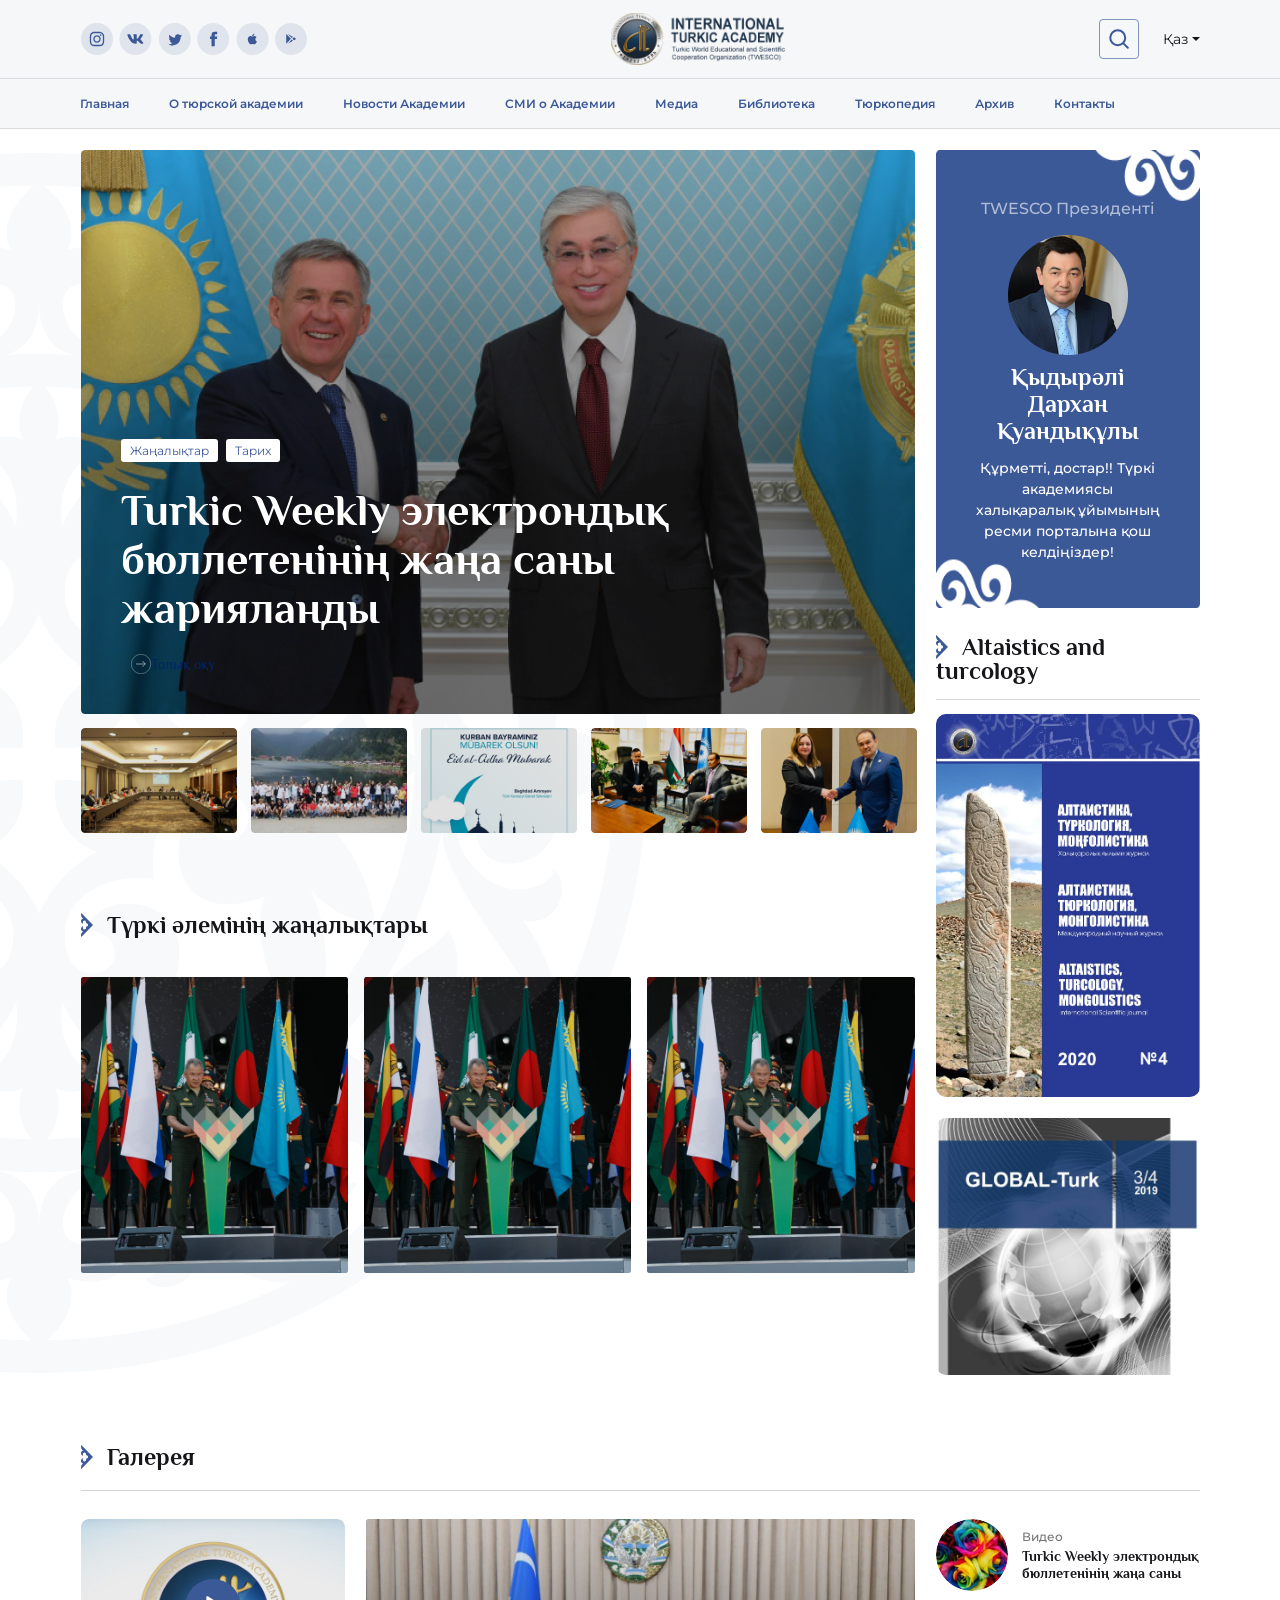
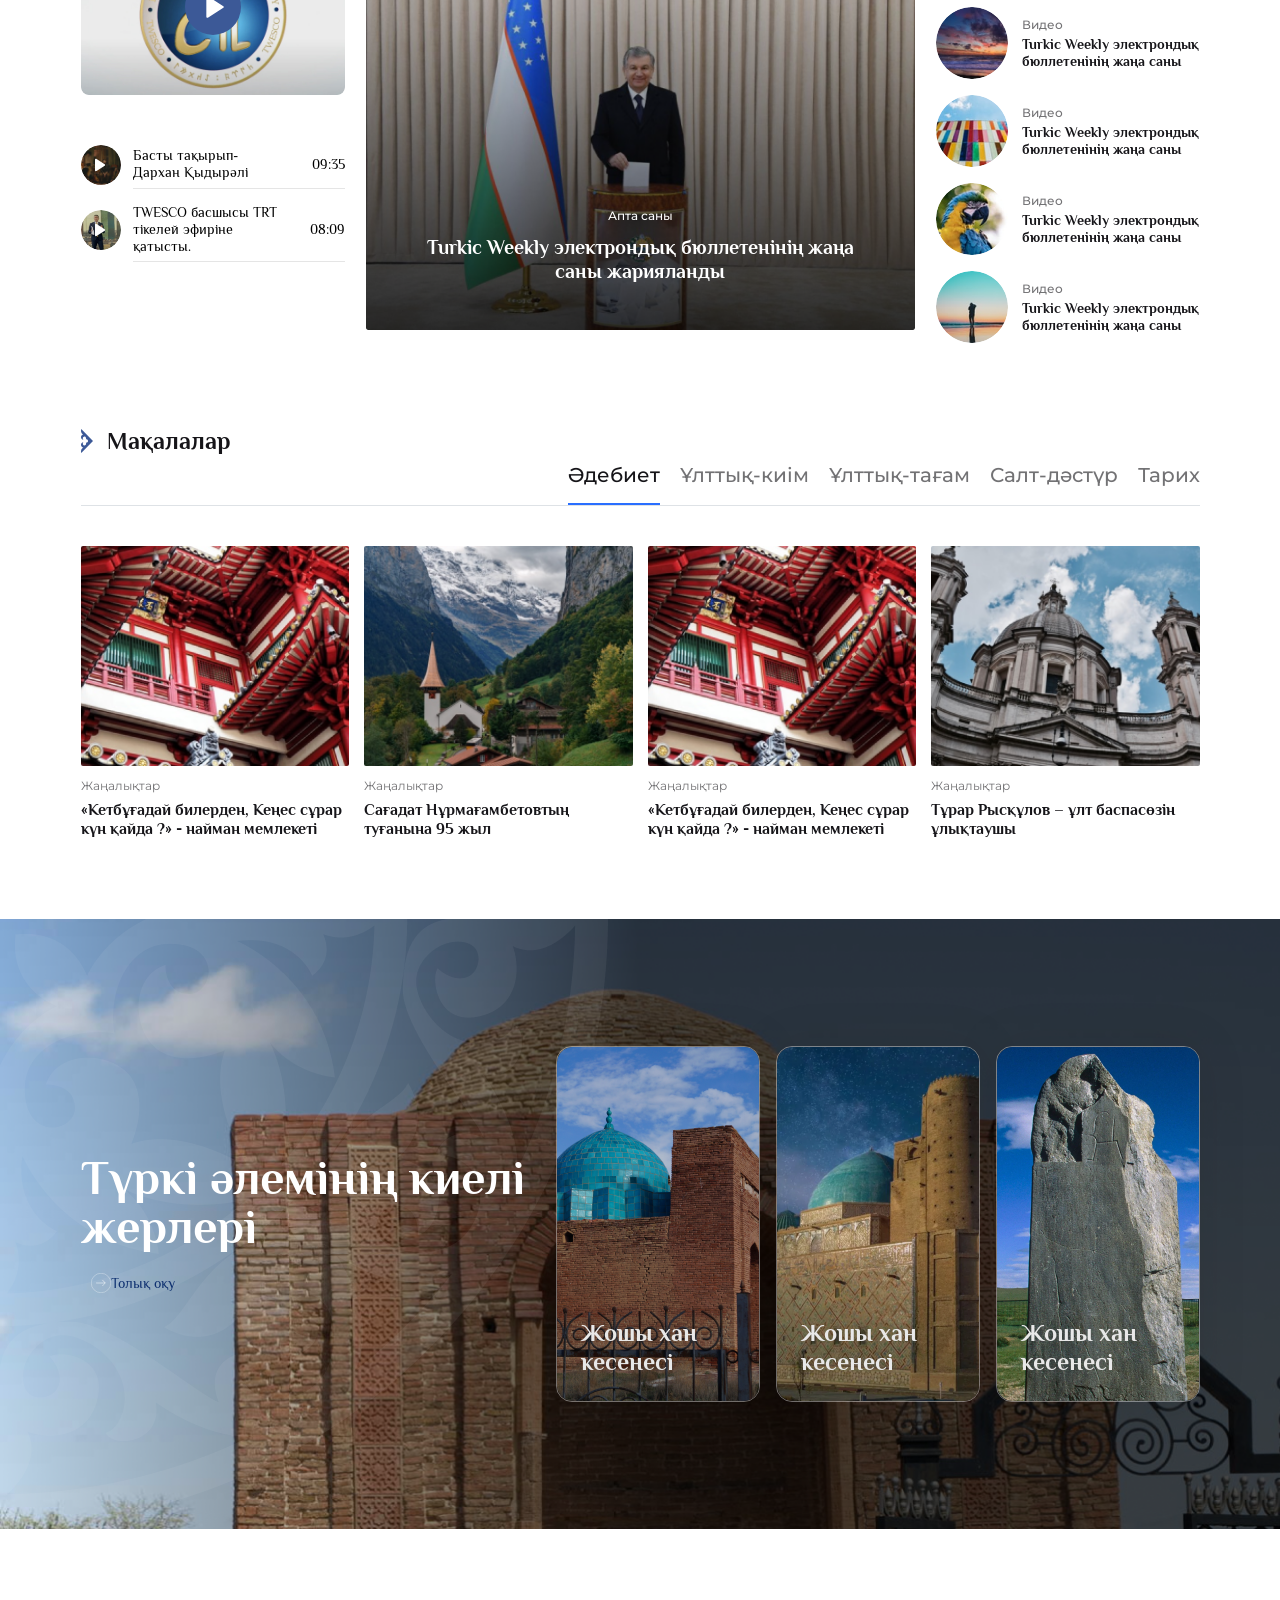
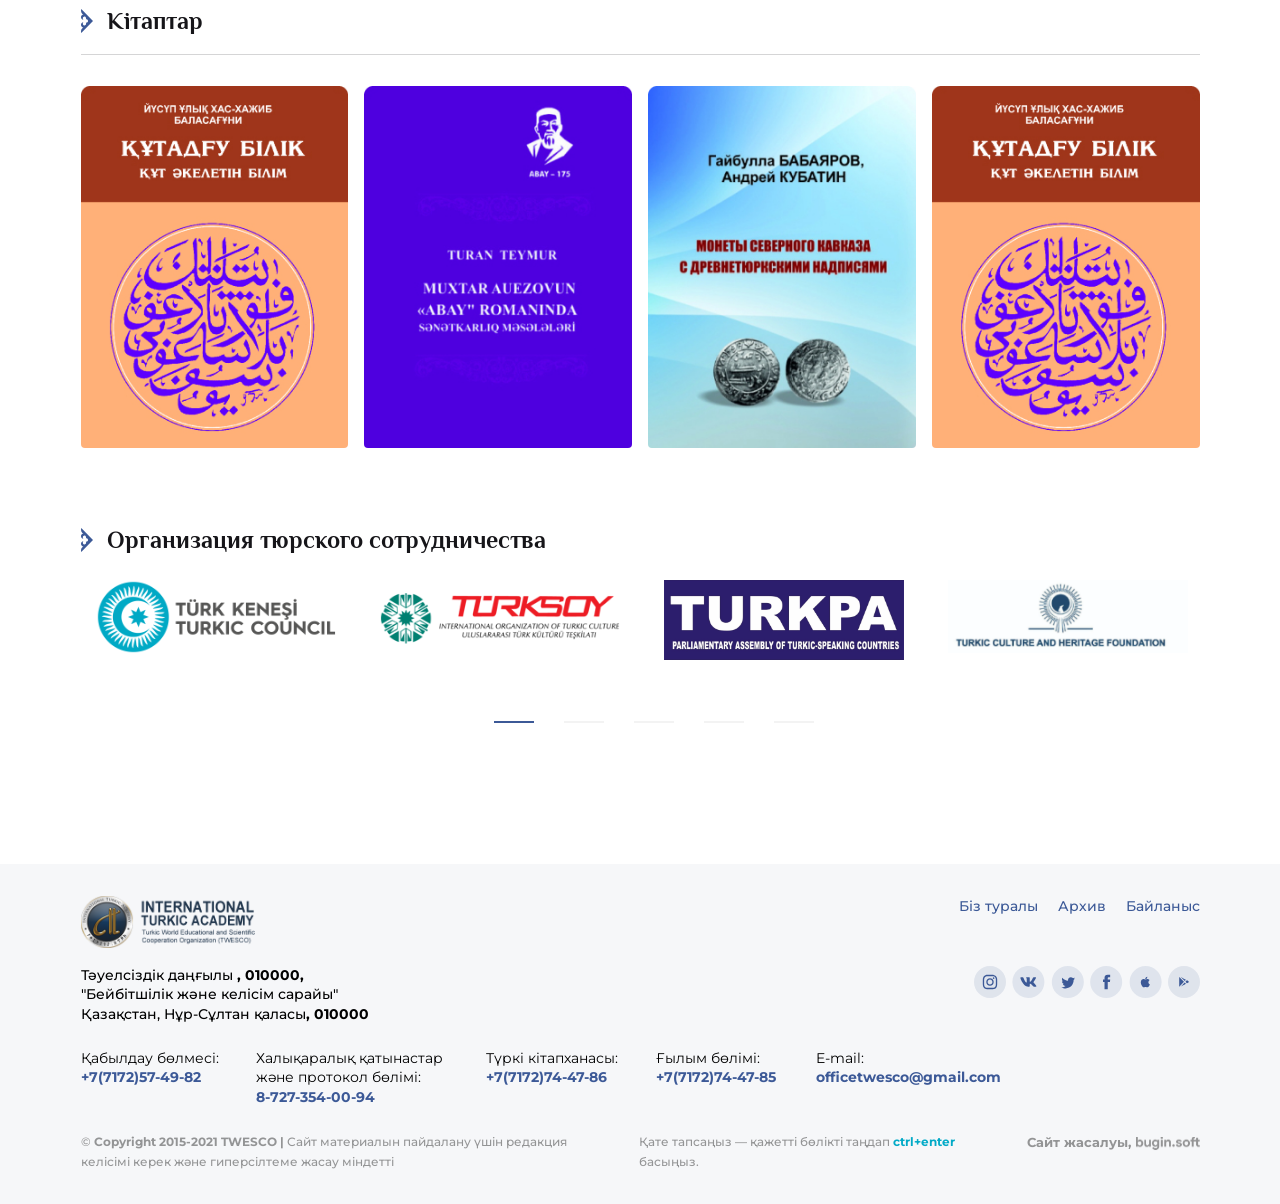
==== commit 0a624d80: "flip" ====
--- a/index.html
+++ b/index.html
@@ -40,7 +40,7 @@
               </a>
             </div>
           </div>
-          <a href="" class="logo">
+          <a href="index.html" class="logo">
             <img src="img/logos/headLogo.svg" alt="" />
           </a>
           <div class="search_lang">
@@ -91,7 +91,9 @@
                     <a href="" class="header__link">Главная</a>
                   </li>
                   <li>
-                    <a href="" class="header__link">О тюрской академии</a>
+                    <a href="singlePage.html" class="header__link"
+                      >О тюрской академии</a
+                    >
                     <div class="menu_drop">
                       <ul>
                         <li>
@@ -122,7 +124,9 @@
                     </div>
                   </li>
                   <li>
-                    <a href="" class="header__link">Новости Академии</a>
+                    <a href="academyNews.html" class="header__link"
+                      >Новости Академии</a
+                    >
                   </li>
                   <li>
                     <a href="" class="header__link">СМИ о Академии</a>
@@ -754,7 +758,7 @@
         <div class="container">
           <div class="row">
             <div class="col-lg-12">
-              <a href="">
+              <a href="booksPage.html">
                 <h2 class="subtitle bb pb-4">
                   <img
                     class="ornament_img"
@@ -876,7 +880,10 @@
               <a href="">+7(7172)57-49-82</a>
             </li>
             <li>
-              <p>Халықаралық қатынастар және протокол бөлімі:</p>
+              <p>
+                Халықаралық қатынастар <br />
+                және протокол бөлімі:
+              </p>
               <a href="">8-727-354-00-94</a>
             </li>
             <li>
--- a/css/style.css
+++ b/css/style.css
@@ -1 +1 @@
-@charset "UTF-8";@import url("https://fonts.googleapis.com/css2?family=Montserrat&family=Philosopher&display=swap");*{padding:0;margin:0;border:0}*,:after,:before{-moz-box-sizing:border-box;-webkit-box-sizing:border-box;box-sizing:border-box}:active,:focus{outline:none}a:active,a:focus{outline:none}aside,footer,header,nav{display:block}body,html{width:100%;font-size:100%;line-height:1;font-size:14px;-ms-text-size-adjust:100%;-moz-text-size-adjust:100%;-webkit-text-size-adjust:100%;font-family:"Montserrat", sans-serif}button,input,textarea{font-family:inherit}input::-ms-clear{display:none}button{cursor:pointer}button::-moz-focus-inner{padding:0;border:0}a,a:visited{text-decoration:none}a:hover{text-decoration:none}ul li{list-style:none}img{vertical-align:top}h1,h2,h3,h4,h5,h6{font-size:inherit;font-weight:400}:root{--blue:#3c5997}header{background:#f6f7f9;border-bottom:1px solid #1615191f}.header__container{margin:0px auto;padding:4px 0px}.header{position:fixed;width:100%;top:0;left:0;z-index:50}.header:before{content:"";position:absolute;top:0;left:0;width:100%;height:100%;background-color:#5e5373;z-index:2}.header__body{position:relative;display:-webkit-box;display:-ms-flexbox;display:flex;-webkit-box-pack:justify;-ms-flex-pack:justify;justify-content:space-between;-webkit-box-align:center;-ms-flex-align:center;align-items:center}.header__logo{-webkit-box-flex:0;-ms-flex:0 0 60px;flex:0 0 60px;border-radius:50%;overflow:hidden;position:relative;z-index:3}.header__logo img{max-width:100%;display:block}.header__burger{display:none}.header__menu{display:-webkit-box;display:-ms-flexbox;display:flex;-webkit-box-align:center;-ms-flex-align:center;align-items:center;z-index:4}@media (max-width:768px){.header__menu{-webkit-box-align:start;-ms-flex-align:start;align-items:flex-start;-webkit-box-orient:vertical;-webkit-box-direction:normal;-ms-flex-direction:column;flex-direction:column}}.header__list{display:-webkit-box;display:-ms-flexbox;display:flex;position:relative;-ms-flex-wrap:wrap;flex-wrap:wrap;z-index:2;margin:0px 0px 0px 0px;padding:0px 0px 0px 0px}.header__list li{list-style:none;margin:0px 0px 0px 0px}.header__list li:hover{color:#3c5997;background:#e6ecfa;border-radius:4px 4px 0px 0px}@media (max-width:768px){.header__list li:hover{background:unset!important}}.header__list li:hover .menu_drop{display:block}.header__link{display:block;color:#000000;text-decoration:none;font-family:"Montserrat", sans-serif;font-weight:600;font-size:12px;line-height:15px;color:#3c5997;-webkit-transition:all ease 0.3s;-o-transition:all ease 0.3s;transition:all ease 0.3s;white-space:nowrap;transition:all ease 0.3s;padding:13px 20px}.menu_drop{display:none;position:absolute;padding:16px 15px 4px 15px;background-color:#e6ecfa;border-radius:0px 4px 4px 4px;top:40px}.menu_drop ul{padding:0px 0px}.menu_drop ul li a{font-size:12px;line-height:15px;display:-webkit-box;display:-ms-flexbox;display:flex;-webkit-box-align:center;-ms-flex-align:center;align-items:center;color:#000000;-webkit-transition:all ease 0.3s;-o-transition:all ease 0.3s;transition:all ease 0.3s;padding:0px 40px 0px 0px;margin:0px 0px 15px 0px}.menu_drop ul li a:hover{color:#3c5997}@media (max-width:768px){body.lock{overflow:hidden}.header__body{height:unset}.header__container{padding:0px 0px}.header__logo{-webkit-box-flex:0;-ms-flex:0 0 40px;flex:0 0 40px}.header__burger{display:block;position:relative;width:30px;height:20px;z-index:3;margin:0px 0px 0px 15px}.header__burger span{position:absolute;background-color:#000000;position:absolute;left:0;width:100%;height:2px;top:9px;-webkit-transition:all 0.3s ease 0s;-o-transition:all 0.3s ease 0s;transition:all 0.3s ease 0s}.header__burger:after,.header__burger:before{content:"";background-color:#000000;position:absolute;width:100%;height:2px;left:0;-webkit-transition:all 0.3s ease 0s;-o-transition:all 0.3s ease 0s;transition:all 0.3s ease 0s}.header__burger:before{top:0}.header__burger:after{bottom:0}.header__burger.active span{-webkit-transform:scale(0);-ms-transform:scale(0);transform:scale(0)}.header__burger.active:before{-webkit-transform:rotate(45deg);-ms-transform:rotate(45deg);transform:rotate(45deg);top:9px}.header__burger.active:after{-webkit-transform:rotate(-45deg);-ms-transform:rotate(-45deg);transform:rotate(-45deg);bottom:9px}.header__menu{position:fixed;top:-100%;left:0;width:100%;height:100%;overflow:auto;-webkit-transition:all 0.3s ease 0s;-o-transition:all 0.3s ease 0s;transition:all 0.3s ease 0s;background-color:#f6f7f9;padding:80px 10px 20px 10px}.header__menu.active{top:0}.header__list{display:block}.header__link{font-size:16px;padding:5px 10px 9px 0px}.main_social{display:none}.headerUp{border-bottom:unset!important}.search_icon{margin:0px 0px 0px 0px!important}.search_input{display:block!important}}.headerUp{padding:13px 0px;border-bottom:1px solid #1615191f;position:relative;z-index:5;background:#f6f7f9}@media (max-width:768px){.headerUp{padding:7px 0px}}.search_lang{display:-webkit-box;display:-ms-flexbox;display:flex;-webkit-box-align:center;-ms-flex-align:center;align-items:center}.search{display:-webkit-box;display:-ms-flexbox;display:flex;-webkit-box-align:center;-ms-flex-align:center;align-items:center;margin:0px 24px 0px 0px;position:relative}.search_icon{border:1px solid #3c59979f;-webkit-box-sizing:border-box;box-sizing:border-box;border-radius:4px;display:-webkit-box;display:-ms-flexbox;display:flex;-webkit-box-align:center;-ms-flex-align:center;align-items:center;-webkit-box-pack:center;-ms-flex-pack:center;justify-content:center;width:40px;height:40px;cursor:pointer;margin:0px 0px 0px 5px;-webkit-transition:all ease 0.3s;-o-transition:all ease 0.3s;transition:all ease 0.3s}.search_icon:hover{border:1px solid var(--blue)}.search_input{display:none;height:40px;border:1px solid var(--blue);padding:0px 7px;border-radius:3px;position:absolute;right:50px}.search_input.active{display:block}@media (max-width:768px){.search_input{right:unset;left:50px}}.dropdown-toggle{background-color:unset!important;font-size:14px;line-height:17px;display:-webkit-box;display:-ms-flexbox;display:flex;-webkit-box-align:center;-ms-flex-align:center;align-items:center;color:#161519}.social{display:-webkit-box;display:-ms-flexbox;display:flex;-webkit-box-align:center;-ms-flex-align:center;align-items:center}.social_item{margin:0px 6px 0px 0px;-webkit-transition:all ease 0.3s;-o-transition:all ease 0.3s;transition:all ease 0.3s;display:block}.social_item:hover{-webkit-transform:translateY(-4px);-ms-transform:translateY(-4px);transform:translateY(-4px)}.logo img{margin:0px 10px 0px 0px;max-width:100%;min-width:139px}.adpt_social{margin:15px 0px 0px 0px}.adpt_search{margin:15px 0px 0px 0px}.mainSection{background:url("../img/background_img.png") no-repeat;background-position:left}.main_news{position:relative;display:-webkit-box;display:-ms-flexbox;display:flex;-webkit-box-align:end;-ms-flex-align:end;align-items:flex-end;border-radius:4px;overflow:hidden}.main_news_img{position:relative;width:100%}.main_news_img .main_img{width:100%}.main_news_img:after{content:"";position:absolute;left:0;top:0;width:100%;height:100%;background-color:rgba(0, 0, 0, 0.116)}.main_title,h1{font-family:"Philosopher", sans-serif;font-weight:bold;font-size:44px;line-height:49px;color:#ffffff}@media (max-width:768px){.main_title,h1{font-size:34px;line-height:110%}}@media (max-width:465px){.main_title,h1{font-size:22px}}.main_title{-webkit-transition:all ease 0.3s;-o-transition:all ease 0.3s;transition:all ease 0.3s}.main_title:hover{color:#e4e4e4}.main_news_content{display:-webkit-box;display:-ms-flexbox;display:flex;-webkit-box-orient:vertical;-webkit-box-direction:normal;-ms-flex-direction:column;flex-direction:column;position:absolute;left:0;bottom:0;width:100%;padding:0px 40px 40px 40px}@media (max-width:768px){.main_news_content{padding:0px 20px 20px 20px}}.theme_block{display:-webkit-box;display:-ms-flexbox;display:flex;margin:0px 0px 24px 0px}@media (max-width:465px){.theme_block{margin:0px 0px 14px 0px}}.theme_block a{display:block;width:-webkit-fit-content;width:-moz-fit-content;width:fit-content;background:#ffffff;border-radius:3px;padding:4px 9px;font-size:12px;line-height:15px;color:#3c5997;margin:0px 8px 0px 0px;-webkit-transition:all ease 0.3s;-o-transition:all ease 0.3s;transition:all ease 0.3s}.theme_block a:hover{-webkit-transform:translateY(-4px);-ms-transform:translateY(-4px);transform:translateY(-4px)}.read_more{display:-webkit-box;display:-ms-flexbox;display:flex;-webkit-box-align:center;-ms-flex-align:center;align-items:center;font-size:14px;line-height:17px;color:#ffffff;width:-webkit-fit-content;width:-moz-fit-content;width:fit-content}.read_more:hover{color:#ffffff}.read_more:hover .read_more_img{-webkit-transform:translateX(4px);-ms-transform:translateX(4px);transform:translateX(4px)}.read_more img{margin:0px 8px 0px 0px}.read_more_img{-webkit-transition:all ease 0.3s;-o-transition:all ease 0.3s;transition:all ease 0.3s}.slick-slider{min-width:0}.slick-list{overflow:hidden;margin:0 -7px}.slick-track{display:-webkit-box;display:-ms-flexbox;display:flex}.slider{position:relative}@media (max-width:767px){.slider{padding:0px 0px}}.slider .slick-arrow{position:absolute;top:50%;margin:-30px 0px 0px 0px;z-index:10;font-size:0;width:30px;height:60px;outline:none;cursor:pointer}.slider .slick-arrow.slick-prev{left:0;background:url("../img/sl-arrow_l.svg") 0 0/100% no-repeat}.slider .slick-arrow.slick-next{right:0;background:url("../img/sl-arrow_r.svg") 0 0/100% no-repeat}.slider .slick-arrow.slick-disabled{opacity:0.2}.slider__item{padding:0px 0px;outline:none;margin:0px 7px}.slider__item img{max-width:100%}.slider .slick-dots{display:-webkit-box;display:-ms-flexbox;display:flex;-webkit-box-align:center;-ms-flex-align:center;align-items:center;-webkit-box-pack:center;-ms-flex-pack:center;justify-content:center}.slider .slick-dots li{list-style:none;margin:0px 10px}.slider .slick-dots button{font-size:0;width:10px;height:10px;background-color:#fff;border-radius:50%}.slider .slick-dots li.slick-active button{background-color:transparent;border:1px solid #fff}.slider_news_img{display:block;width:100%;max-width:190px;max-height:120px;border-radius:4px;overflow:hidden;position:relative}@media (max-width:450px){.slider_news_img{max-width:200px}}.slider_news_img:hover:after{background-color:rgba(0, 0, 0, 0)}.slider_news_img img{width:100%;height:100%;max-width:190px;max-height:120px;-o-object-fit:cover;object-fit:cover}@media (max-width:450px){.slider_news_img img{max-width:200px}}.slider_news_img:after{content:"";position:absolute;left:0;top:0;width:100%;height:100%;background-color:rgba(0, 0, 0, 0.116);-webkit-transition:all ease 0.3s;-o-transition:all ease 0.3s;transition:all ease 0.3s}.subtitle{font-family:"Philosopher", sans-serif;font-weight:bold;font-size:24px;line-height:100%;color:#161519}@media (max-width:1200px){.subtitle{font-size:21px}}.ornament_img{margin:0px 8px 0px 0px}@media (max-width:1200px){.ornament_img{margin:0px 5px 0px 0px}}.imgSection{margin:80px 0px 0px 0px}@media (max-width:1200px){.imgSection{margin:50px 0px 0px 0px}}@media (max-width:768px){.imgSection{margin:25px 0px 0px 0px}}.imgSection_block{display:-ms-grid;display:grid;-ms-grid-columns:1fr 1fr 1fr;grid-template-columns:1fr 1fr 1fr;-webkit-column-gap:16px;column-gap:16px;margin:40px 0px 0px 0px}@media (max-width:1200px){.imgSection_block{margin:25px 0px 0px 0px}}@media (max-width:768px){.imgSection_block{margin:15px 0px 0px 0px;-webkit-column-gap:8px;column-gap:8px}}.imgSection_block a{display:block;position:relative;max-height:328px;overflow:hidden;border-radius:2px;width:100%}.imgSection_block a:after{content:"";position:absolute;left:0;top:0;width:100%;height:100%;background-color:rgba(0, 0, 0, 0.116);-webkit-transition:all ease 0.3s;-o-transition:all ease 0.3s;transition:all ease 0.3s}.imgSection_block a:hover:after{background-color:rgba(0, 0, 0, 0)}.imgSection_block a img{width:100%;max-width:100%;max-height:382px;-o-object-fit:cover;object-fit:cover}.president_aside_block{display:block;position:relative;padding:49px 40px 31px 40px}.president_back{position:absolute;left:0;top:0;width:100%;height:100%;z-index:-1;-o-object-fit:fill;object-fit:fill}.president_aside_item{display:-webkit-box;display:-ms-flexbox;display:flex;-webkit-box-orient:vertical;-webkit-box-direction:normal;-ms-flex-direction:column;flex-direction:column;-webkit-box-align:center;-ms-flex-align:center;align-items:center}.speciality{font-weight:500;font-size:16px;line-height:20px;color:#ffffff;opacity:0.6;margin:0px 0px 16px 0px}.president_img{max-width:120px;max-height:120px;margin:0px 0px 8px 0px}.president_name{font-family:"Philosopher", sans-serif;font-weight:bold;font-size:24px;line-height:27px;text-align:center;color:#ffffff}.president_text{font-weight:500;font-size:14px;line-height:150%;text-align:center;color:#ffffff}.subtitle.bb{border-bottom:1px solid #1615192d;padding:0px 0px 16px 0px}.magaz_img{overflow:hidden;display:block;border-radius:10px}.magaz_img img{-o-object-fit:contain;object-fit:contain;width:100%;height:100%;max-height:448px}.second_aside_block{margin:27px 0px 0px 0px;width:100%}@media (max-width:992px){.second_aside_block{margin:40px 0px 5px 0px}}.section2{margin:70px 0px 70px 0px}@media (max-width:992px){.section2{margin:40px 0px 40px 0px}}@media (max-width:768px){.section2{margin:25px 0px 30px 0px}}.video_slider{margin:0px 0px 50px 0px}@media (max-width:768px){.video_slider{margin:0px 0px 30px 0px}}.video_slider .slick-next:before{content:url("../img/icon/arrLeft.svg")}.video_slider .slick-prev:before{content:url("../img/icon/arrRight.svg")}.video_slider .slick-next,.video_slider .slick-prev{background:unset}.video_slider .slick-prev{top:auto;bottom:58%;left:-63px;z-index:1}@media (max-width:1200px){.video_slider .slick-prev{left:-30px}}@media (max-width:768px){.video_slider .slick-prev{left:0px}}.video_slider .slick-next{top:auto;bottom:58%;right:-63px;z-index:1;left:unset}@media (max-width:1200px){.video_slider .slick-next{right:-30px}}@media (max-width:768px){.video_slider .slick-next{right:0px}}@-webkit-keyframes modal-video{0%{opacity:0}to{opacity:1}}@keyframes modal-video{0%{opacity:0}to{opacity:1}}@-webkit-keyframes modal-video-inner{0%{-webkit-transform:translate(0, 100px);transform:translate(0, 100px)}to{-webkit-transform:translate(0, 0);transform:translate(0, 0)}}@keyframes modal-video-inner{0%{-webkit-transform:translate(0, 100px);transform:translate(0, 100px)}to{-webkit-transform:translate(0, 0);transform:translate(0, 0)}}.modal-video{position:fixed;top:0;left:0;width:100%;height:100%;background-color:rgba(0, 0, 0, 0.5);z-index:1000000;cursor:pointer;opacity:1;-webkit-animation-timing-function:ease-out;animation-timing-function:ease-out;-webkit-animation-duration:0.3s;animation-duration:0.3s;-webkit-animation-name:modal-video;animation-name:modal-video;-webkit-transition:opacity 0.3s ease-out;-moz-transition:opacity 0.3s ease-out;-ms-transition:opacity 0.3s ease-out;-o-transition:opacity 0.3s ease-out;transition:opacity 0.3s ease-out}.modal-video-close{opacity:0}.modal-video-close .modal-video-movie-wrap{-webkit-transform:translate(0, 100px);-moz-transform:translate(0, 100px);-ms-transform:translate(0, 100px);-o-transform:translate(0, 100px);transform:translate(0, 100px)}.modal-video-body{max-width:940px;width:100%;height:100%;margin:0 auto;display:table}.modal-video-inner{display:table-cell;vertical-align:middle;width:100%;height:100%}.modal-video-movie-wrap{width:100%;height:0;position:relative;padding-bottom:56.25%;background-color:#333;-webkit-animation-timing-function:ease-out;animation-timing-function:ease-out;-webkit-animation-duration:0.3s;animation-duration:0.3s;-webkit-animation-name:modal-video-inner;animation-name:modal-video-inner;-webkit-transform:translate(0, 0);-moz-transform:translate(0, 0);-ms-transform:translate(0, 0);-o-transform:translate(0, 0);transform:translate(0, 0);-webkit-transition:-webkit-transform 0.3s ease-out;-moz-transition:-moz-transform 0.3s ease-out;-ms-transition:-ms-transform 0.3s ease-out;-o-transition:-o-transform 0.3s ease-out;transition:-webkit-transform 0.3s ease-out;-o-transition:transform 0.3s ease-out;transition:transform 0.3s ease-out;transition:transform 0.3s ease-out, -webkit-transform 0.3s ease-out}.modal-video-movie-wrap iframe{position:absolute;top:0;left:0;width:100%;height:100%}.modal-video-close-btn{position:absolute;z-index:2;top:-35px;right:-35px;display:inline-block;width:35px;height:35px;overflow:hidden;border:none;background:transparent}.modal-video-close-btn:before{-webkit-transform:rotate(45deg);-ms-transform:rotate(45deg);transform:rotate(45deg)}.modal-video-close-btn:after{-webkit-transform:rotate(-45deg);-ms-transform:rotate(-45deg);transform:rotate(-45deg)}.modal-video-close-btn:after,.modal-video-close-btn:before{content:"";position:absolute;height:2px;width:100%;top:50%;left:0;margin-top:-1px;background:#fff;border-radius:5px;margin-top:-6px}.js-video-button{cursor:pointer;position:relative}.play_icon{position:absolute;width:100%;height:100%;left:0;top:0;display:-webkit-box;display:-ms-flexbox;display:flex;-webkit-box-align:center;-ms-flex-align:center;align-items:center;-webkit-box-pack:center;-ms-flex-pack:center;justify-content:center}.play_icon:hover img{-webkit-transform:scale(1.1);-ms-transform:scale(1.1);transform:scale(1.1)}.play_icon img{width:56px;height:56px;-webkit-transition:all ease 0.3s;-o-transition:all ease 0.3s;transition:all ease 0.3s}.little_modal_video{margin:45px 0px 0px 0px}@media (max-width:992px){.little_modal_video{margin:15px 0px 15px 0px}}.little_video_item{margin:0px 0px 8px 0px}.little_video_item .title{font-family:"Philosopher", sans-serif;font-size:14px;line-height:120%;color:#000000;margin:0px 25px 0px 0px}.little_video_item .time{font-family:"Philosopher", sans-serif;font-size:14px;line-height:120%;color:#000000;margin:0px 0px}.little_video_item:hover .little_play img{-webkit-transform:scale(1.2);-ms-transform:scale(1.2);transform:scale(1.2)}.little_video_item .text{display:-webkit-box;display:-ms-flexbox;display:flex;-webkit-box-align:center;-ms-flex-align:center;align-items:center;border-bottom:1px solid #e5e5e5;padding:7px 0px;margin:0px 0px 0px 12px}.img_play_block{position:relative;overflow:hidden;border-radius:50%;max-width:40px;min-width:40px;max-height:40px;min-height:40px}.img_play_block .img_play{max-width:40px;min-width:40px;max-height:40px;min-height:40px}.img_play_block .little_play{position:absolute;width:100%;height:100%;left:0;top:0;display:-webkit-box;display:-ms-flexbox;display:flex;-webkit-box-align:center;-ms-flex-align:center;align-items:center;-webkit-box-pack:center;-ms-flex-pack:center;justify-content:center}.img_play_block .little_play img{-webkit-transition:all ease 0.3s;-o-transition:all ease 0.3s;transition:all ease 0.3s;max-width:11px;max-height:14px}.main_modal_video{border-radius:8px;overflow:hidden;min-width:168px}.video_img{width:100%;height:100%;max-height:220px;-o-object-fit:cover;object-fit:cover}.section2_main_block{display:block;position:relative;overflow:hidden;border-radius:2px;max-height:455px}.section2_main_block:hover img{-webkit-transform:scale(1.1);-ms-transform:scale(1.1);transform:scale(1.1)}.section2_main_block img{width:100%;-webkit-transition:all ease 0.3s;-o-transition:all ease 0.3s;transition:all ease 0.3s}.section2_main_block .text{position:absolute;left:0;bottom:0;width:100%;display:-webkit-box;display:-ms-flexbox;display:flex;-webkit-box-orient:vertical;-webkit-box-direction:normal;-ms-flex-direction:column;flex-direction:column;-webkit-box-align:center;-ms-flex-align:center;align-items:center;padding:0px 40px 40px 40px}.section2_main_block .text .mini_label{font-weight:500;font-size:12px;line-height:15px;color:#ffffff;margin:0px 0px 12px 0px;text-align:center}.section2_main_block .text .title{font-family:"Philosopher", sans-serif;font-style:normal;font-weight:bold;font-size:20px;line-height:120%;text-align:center;color:#ffffff}.video_list_item{margin:0px 0px 16px 0px}.video_list_item .video_list_img{border-radius:50%;overflow:hidden;min-width:72px;min-height:72px;max-width:72px;max-height:72px}.video_list_item .video_list_img img{-o-object-fit:cover;object-fit:cover;min-width:72px;min-height:72px;max-width:72px;max-height:72px}.video_list_item .label{font-weight:500;font-size:12px;line-height:15px;color:#161519;opacity:0.6;margin:0px 0px 4px 0px}.video_list_item .title{font-family:"Philosopher", sans-serif;font-weight:bold;font-size:14px;line-height:120%;color:#161519;overflow:hidden;max-height:32px}.video_list{-webkit-column-gap:15px;column-gap:15px}@media (max-width:992px){.video_list{display:-ms-grid;display:grid;-ms-grid-columns:1fr 1fr;grid-template-columns:1fr 1fr}}@media (max-width:420px){.video_list{-ms-grid-columns:1fr;grid-template-columns:1fr}}.title_tabs{display:-webkit-box;display:-ms-flexbox;display:flex;-webkit-box-orient:vertical;-webkit-box-direction:normal;-ms-flex-direction:column;flex-direction:column;margin:0px 0px 40px 0px}@media (max-width:992px){.title_tabs{margin:0px 0px 20px 0px}}.nav-tabs{-webkit-box-pack:end;-ms-flex-pack:end;justify-content:flex-end}@media (max-width:992px){.nav-tabs{-webkit-box-pack:start;-ms-flex-pack:start;justify-content:flex-start}}.nav-tabs .nav-link{font-weight:500;font-size:20px;line-height:120%;color:#161519;opacity:0.6;padding:0px 0px 16px 0px;margin:0px 0px 0px 20px;-webkit-transition:all ease 0.3s;-o-transition:all ease 0.3s;transition:all ease 0.3s}@media (max-width:992px){.nav-tabs .nav-link{padding:0px 0px 5px 0px;margin:0px 20px 8px 0px}}.nav-tabs .nav-link:active{border:none}.nav-tabs .nav-link:focus{border:none}.nav-tabs .nav-link:hover{border:none;opacity:1;border-bottom:2px solid #296eff}.nav-tabs .nav-link.active{border-bottom:2px solid #296eff;border-top:none;border-left:none;border-right:none;opacity:1}.tabs_news{display:-ms-grid;display:grid;-ms-grid-columns:1fr 1fr 1fr 1fr;grid-template-columns:1fr 1fr 1fr 1fr;-webkit-column-gap:15px;column-gap:15px;row-gap:20px}@media (max-width:992px){.tabs_news{-ms-grid-columns:1fr 1fr;grid-template-columns:1fr 1fr}}@media (max-width:455px){.tabs_news{-ms-grid-columns:1fr;grid-template-columns:1fr}}.news_item{display:-webkit-box;display:-ms-flexbox;display:flex;-webkit-box-orient:vertical;-webkit-box-direction:normal;-ms-flex-direction:column;flex-direction:column}.news_item img{border-radius:2px;width:100%;max-width:350px;max-height:220px;min-height:220px;-o-object-fit:cover;object-fit:cover}@media (max-width:768px){.news_item img{max-height:190px;min-height:190px}}@media (max-width:455px){.news_item img{max-width:unset!important;min-height:150px;max-height:190px}}.news_item .news_item_label{font-size:12px;line-height:15px;color:#161519;opacity:0.6;margin:12px 0px 8px 0px}.news_item .news_item_text{font-family:"Philosopher", sans-serif;font-weight:bold;font-size:16px;line-height:120%;color:#161519;overflow:hidden;max-height:37.5px}.section3{margin:0px 0px 80px 0px}@media (max-width:992px){.section3{margin:0px 0px 50px 0px}}.section4{background:url("../img/background4.png") no-repeat;background-size:cover;position:relative;padding:127px 0px;overflow:hidden;margin:0px 0px 80px 0px}@media (max-width:768px){.section4{padding:50px 0px;margin:0px 0px 30px 0px}}.section4 .ornament_img{position:absolute;left:0;bottom:0;width:100%;height:100%;z-index:1;pointer-events:none}.cards_block{display:-ms-grid;display:grid;-ms-grid-columns:1fr 1fr 1fr;grid-template-columns:1fr 1fr 1fr;-webkit-column-gap:16px;column-gap:16px;row-gap:16px}@media (max-width:768px){.cards_block{-ms-grid-columns:1fr 1fr;grid-template-columns:1fr 1fr}}@media (max-width:425px){.cards_block{-ms-grid-columns:1fr;grid-template-columns:1fr;justify-items:center}}.cards_item{position:relative;display:block;border:1px solid rgba(255, 255, 255, 0.4);-webkit-box-sizing:border-box;box-sizing:border-box;-webkit-filter:drop-shadow(0px 0px 24px rgba(0, 0, 0, 0.08));filter:drop-shadow(0px 0px 24px rgba(0, 0, 0, 0.08));border-radius:16px;max-width:227px;overflow:hidden;position:relative;z-index:3}@media (max-width:768px){.cards_item{max-height:270px}}@media (max-width:425px){.cards_item{max-width:unset;width:100%}}.cards_item:after{content:"";position:absolute;left:0;top:0;width:100%;height:100%;background-color:rgba(0, 0, 0, 0.089)}.cards_item img{-webkit-transition:all ease 0.3s;-o-transition:all ease 0.3s;transition:all ease 0.3s}@media (max-width:425px){.cards_item img{width:100%}}.cards_item:hover img{-webkit-transform:scale(1.1);-ms-transform:scale(1.1);transform:scale(1.1)}.cards_text{position:absolute;left:0;bottom:0;width:100%;font-family:"Philosopher", sans-serif;font-weight:bold;font-size:24px;line-height:120%;display:-webkit-box;display:-ms-flexbox;display:flex;-webkit-box-align:end;-ms-flex-align:end;align-items:flex-end;color:#ffffff;padding:0px 24px 24px 24px}.main_title.font-48{font-size:48px}@media (max-width:768px){.main_title.font-48{font-size:35px!important}}.book_item{margin:0px 0px;overflow:hidden;border-radius:4px}.book_item img{max-width:100%}.books_block{display:-ms-grid;display:grid;-ms-grid-columns:1fr 1fr 1fr 1fr;grid-template-columns:1fr 1fr 1fr 1fr;-webkit-column-gap:16px;column-gap:16px;row-gap:16px;margin:24px 0px 80px 0px}@media (max-width:992px){.books_block{margin:14px 0px 40px 0px}}@media (max-width:768px){.books_block{-ms-grid-columns:1fr 1fr;grid-template-columns:1fr 1fr}}@media (max-width:380px){.books_block{-ms-grid-columns:1fr;grid-template-columns:1fr;justify-items:center}}.section6{margin:0px 0px 80px 0px}@media (max-width:992px){.section6{margin:0px 0px 40px 0px}}.section6 .slick-slider{min-width:0}.section6 .slick-list{overflow:hidden}.section6 .slick-track{display:-webkit-box;display:-ms-flexbox;display:flex}.section6 .slider2{position:relative}@media (max-width:767px){.section6 .slider2{padding:0px 0px}}.section6 .slider2 .slick-arrow{position:absolute;top:50%;margin:-30px 0px 0px 0px;z-index:10;font-size:0;width:30px;height:60px;outline:none;cursor:pointer}.section6 .slider2 .slick-arrow.slick-prev{left:0;background:url("../img/sl-arrow_l.svg") 0 0/100% no-repeat}.section6 .slider2 .slick-arrow.slick-next{right:0;background:url("../img/sl-arrow_r.svg") 0 0/100% no-repeat}.section6 .slider2 .slick-arrow.slick-disabled{opacity:0.2}.section6 .slider__item{padding:0px 15px;outline:none}.section6 .slider__item img{max-width:100%}.section6 .slider2 .slick-dots{display:-webkit-box;display:-ms-flexbox;display:flex;-webkit-box-align:center;-ms-flex-align:center;align-items:center;-webkit-box-pack:center;-ms-flex-pack:center;justify-content:center;margin:50px 0px 0px 0px}@media (max-width:768px){.section6 .slider2 .slick-dots{margin:25px 0px 0px 0px}}.section6 .slider2 .slick-dots li{list-style:none;margin:0px 15px}@media (max-width:768px){.section6 .slider2 .slick-dots li{margin:0px 7px}}.section6 .slider2 .slick-dots button{font-size:0;width:40px;height:2px;background-color:#f3f3f3;-webkit-transition:all ease 0.2s;-o-transition:all ease 0.2s;transition:all ease 0.2s}.section6 .slider2 .slick-dots button:hover{background-color:var(--blue)}.section6 .slider2 .slick-dots li.slick-active button{background-color:transparent;background-color:var(--blue)}footer{padding:32px 0px;background:#f6f7f9}@media (max-width:768px){footer{padding:32px 0px 25px 0px}}.social1{display:-webkit-box;display:-ms-flexbox;display:flex;-webkit-box-align:center;-ms-flex-align:center;align-items:center;-webkit-box-pack:end;-ms-flex-pack:end;justify-content:flex-end}.social_item1{margin:0px 0px 0px 6px;-webkit-transition:all ease 0.2s;-o-transition:all ease 0.2s;transition:all ease 0.2s;display:block}.social_item1:hover{-webkit-transform:translateY(-4px);-ms-transform:translateY(-4px);transform:translateY(-4px)}@media (max-width:768px){.social_item1{margin:0px 3px 0px 3px}}.footer_up{display:-webkit-box;display:-ms-flexbox;display:flex;-webkit-box-pack:justify;-ms-flex-pack:justify;justify-content:space-between;margin:0px 0px 10px 0px}@media (max-width:768px){.footer_up{-webkit-box-orient:vertical;-webkit-box-direction:normal;-ms-flex-direction:column;flex-direction:column;-webkit-box-pack:center;-ms-flex-pack:center;justify-content:center;-webkit-box-align:center;-ms-flex-align:center;align-items:center}}.footer_up .left a{display:block;margin:0px 0px 18px 0px}@media (max-width:768px){.footer_up .left a{text-align:center}}.footer_up .left .text{font-weight:500;font-size:14px;line-height:140%;color:#000000}@media (max-width:768px){.footer_up .left .text{text-align:center}}.footer_up .left .text span{font-weight:bold}.footer_up .right .footer_menu{margin:0px 0px 50px 0px;display:-webkit-box;display:-ms-flexbox;display:flex;-ms-flex-wrap:wrap;flex-wrap:wrap}@media (max-width:768px){.footer_up .right .footer_menu{margin:0px 0px 30px 0px}}.footer_up .right .footer_menu a{display:block;font-weight:500;font-size:14px;line-height:20px;color:#3c5997;margin:0px 0px 0px 20px;-webkit-transition:all ease 0.3s;-o-transition:all ease 0.3s;transition:all ease 0.3s}.footer_up .right .footer_menu a:hover{-webkit-transform:translateY(-4px);-ms-transform:translateY(-4px);transform:translateY(-4px)}@media (max-width:768px){.footer_up .right .footer_menu a{margin:0px 10px 0px 10px}}.footer_middle{margin:0px 0px 25px 0px}@media (max-width:768px){.footer_middle{margin:20px 0px 20px 0px}}.footer_middle ul{display:-ms-grid;display:grid;-ms-grid-columns:1fr 1fr 1fr 1fr 1fr;grid-template-columns:1fr 1fr 1fr 1fr 1fr;-webkit-column-gap:35px;column-gap:35px;row-gap:10px;-ms-flex-wrap:wrap;flex-wrap:wrap;margin:0px 0px 0px 0px;padding:0px 0px 0px 0px}@media (max-width:1200px){.footer_middle ul{-ms-grid-columns:1fr 1fr 1fr;grid-template-columns:1fr 1fr 1fr}}@media (max-width:768px){.footer_middle ul{-ms-grid-columns:1fr;grid-template-columns:1fr;justify-items:center}}.footer_middle ul li{font-size:14px;line-height:140%;color:#000000;max-width:230px}@media (max-width:768px){.footer_middle ul li{padding:0px 0px 10px 0px;text-align:center}}.footer_middle ul li a{color:var(--blue);font-weight:bold}.footer_middle ul li p{margin:0px 0px 0px 0px}.footer_down{display:-webkit-box;display:-ms-flexbox;display:flex;-webkit-box-pack:justify;-ms-flex-pack:justify;justify-content:space-between}@media (max-width:768px){.footer_down{-webkit-box-orient:vertical;-webkit-box-direction:normal;-ms-flex-direction:column;flex-direction:column;-webkit-box-align:center;-ms-flex-align:center;align-items:center;text-align:center}}.footer_down_item{font-weight:500;font-size:12px;line-height:20px;color:rgba(0, 0, 0, 0.4);margin:0px 0px 0px 0px}@media (max-width:768px){.footer_down_item{margin:0px 0px 10px 0px}}.footer_down_item:nth-child(2){margin:0px 30px}@media (max-width:768px){.footer_down_item:nth-child(2){margin:0px 0px 10px 0px}}.footer_down_item span{font-weight:bold;color:rgba(0, 0, 0, 0.4)}.footer_down_item .blue{color:var(--blue)}a.footer_down_item{font-weight:500;display:-webkit-box;display:-ms-flexbox;display:flex;-webkit-box-pack:end;-ms-flex-pack:end;justify-content:flex-end;font-size:13px;font-weight:bold;white-space:nowrap;color:rgba(0, 0, 0, 0.4)}a.footer_down_item span{margin:0px 0px 0px 5px;font-weight:bold}+@charset "UTF-8";@import url("https://fonts.googleapis.com/css2?family=Montserrat&family=Philosopher&display=swap");@import url("https://fonts.googleapis.com/css2?family=Lato&display=swap");@import url("https://fonts.googleapis.com/css2?family=Inter&display=swap");*{padding:0;margin:0;border:0}*,:after,:before{-moz-box-sizing:border-box;-webkit-box-sizing:border-box;box-sizing:border-box}:active,:focus{outline:none}a:active,a:focus{outline:none}aside,footer,header,nav{display:block}body,html{width:100%;font-size:100%;line-height:1;font-size:14px;-ms-text-size-adjust:100%;-moz-text-size-adjust:100%;-webkit-text-size-adjust:100%;font-family:"Montserrat", sans-serif}button,input,textarea{font-family:inherit}input::-ms-clear{display:none}button{cursor:pointer}button::-moz-focus-inner{padding:0;border:0}a,a:visited{text-decoration:none}a:hover{text-decoration:none}ul li{list-style:none}img{vertical-align:top}h1,h2,h3,h4,h5,h6{font-size:inherit;font-weight:400}:root{--blue:#3c5997}header{background:#f6f7f9;border-bottom:1px solid #1615191f}.header__container{margin:0px auto;padding:4px 0px}.header{position:fixed;width:100%;top:0;left:0;z-index:50}.header:before{content:"";position:absolute;top:0;left:0;width:100%;height:100%;background-color:#5e5373;z-index:2}.header__body{position:relative;display:-webkit-box;display:-ms-flexbox;display:flex;-webkit-box-pack:justify;-ms-flex-pack:justify;justify-content:space-between;-webkit-box-align:center;-ms-flex-align:center;align-items:center}.header__logo{-webkit-box-flex:0;-ms-flex:0 0 60px;flex:0 0 60px;border-radius:50%;overflow:hidden;position:relative;z-index:3}.header__logo img{max-width:100%;display:block}.header__burger{display:none}.header__menu{display:-webkit-box;display:-ms-flexbox;display:flex;-webkit-box-align:center;-ms-flex-align:center;align-items:center;z-index:4}@media (max-width:992px){.header__menu{-webkit-box-align:start;-ms-flex-align:start;align-items:flex-start;-webkit-box-orient:vertical;-webkit-box-direction:normal;-ms-flex-direction:column;flex-direction:column}}.header__list{display:-webkit-box;display:-ms-flexbox;display:flex;position:relative;-ms-flex-wrap:wrap;flex-wrap:wrap;z-index:2;margin:0px 0px 0px 0px;padding:0px 0px 0px 0px}.header__list li{list-style:none;margin:0px 0px 0px 0px;-webkit-transition:all ease 0.2s;-o-transition:all ease 0.2s;transition:all ease 0.2s}.header__list li:hover{color:#3c5997;background:#e6ecfa;border-radius:4px 4px 0px 0px}@media (max-width:992px){.header__list li:hover{background:unset!important}}.header__list li:hover .menu_drop{display:block}.header__link{display:block;color:#000000;text-decoration:none;font-family:"Montserrat", sans-serif;font-weight:600;font-size:12px;line-height:15px;color:#3c5997;-webkit-transition:all ease 0.3s;-o-transition:all ease 0.3s;transition:all ease 0.3s;white-space:nowrap;transition:all ease 0.3s;padding:13px 20px}.menu_drop{display:none;position:absolute;padding:16px 15px 4px 15px;background-color:#e6ecfa;border-radius:0px 4px 4px 4px;top:40px}.menu_drop ul{padding:0px 0px}.menu_drop ul li a{font-size:12px;line-height:15px;display:-webkit-box;display:-ms-flexbox;display:flex;-webkit-box-align:center;-ms-flex-align:center;align-items:center;color:#000000;-webkit-transition:all ease 0.3s;-o-transition:all ease 0.3s;transition:all ease 0.3s;padding:0px 40px 0px 0px;margin:0px 0px 15px 0px}.menu_drop ul li a:hover{color:#3c5997}@media (max-width:992px){body.lock{overflow:hidden}.header__body{height:unset}.header__container{padding:0px 0px}.header__logo{-webkit-box-flex:0;-ms-flex:0 0 40px;flex:0 0 40px}.header__burger{display:block;position:relative;width:30px;height:20px;z-index:3;margin:0px 0px 0px 15px}.header__burger span{position:absolute;background-color:#000000;position:absolute;left:0;width:100%;height:2px;top:9px;-webkit-transition:all 0.3s ease 0s;-o-transition:all 0.3s ease 0s;transition:all 0.3s ease 0s}.header__burger:after,.header__burger:before{content:"";background-color:#000000;position:absolute;width:100%;height:2px;left:0;-webkit-transition:all 0.3s ease 0s;-o-transition:all 0.3s ease 0s;transition:all 0.3s ease 0s}.header__burger:before{top:0}.header__burger:after{bottom:0}.header__burger.active span{-webkit-transform:scale(0);-ms-transform:scale(0);transform:scale(0)}.header__burger.active:before{-webkit-transform:rotate(45deg);-ms-transform:rotate(45deg);transform:rotate(45deg);top:9px}.header__burger.active:after{-webkit-transform:rotate(-45deg);-ms-transform:rotate(-45deg);transform:rotate(-45deg);bottom:9px}.header__menu{position:fixed;top:-100%;left:0;width:100%;height:100%;overflow:auto;-webkit-transition:all 0.3s ease 0s;-o-transition:all 0.3s ease 0s;transition:all 0.3s ease 0s;background-color:#f6f7f9;padding:80px 10px 20px 10px}.header__menu.active{top:0}.header__list{display:block}.header__link{font-size:16px;padding:5px 10px 9px 0px}.main_social{display:none}.headerUp{border-bottom:unset!important}.search_icon{margin:0px 0px 0px 0px!important}.search_input{display:block!important}}.headerUp{padding:13px 0px;border-bottom:1px solid #1615191f;position:relative;z-index:5;background:#f6f7f9}@media (max-width:992px){.headerUp{padding:7px 0px}}.search_lang{display:-webkit-box;display:-ms-flexbox;display:flex;-webkit-box-align:center;-ms-flex-align:center;align-items:center}.search{display:-webkit-box;display:-ms-flexbox;display:flex;-webkit-box-align:center;-ms-flex-align:center;align-items:center;margin:0px 24px 0px 0px;position:relative}.search_icon{border:1px solid #3c59979f;-webkit-box-sizing:border-box;box-sizing:border-box;border-radius:4px;display:-webkit-box;display:-ms-flexbox;display:flex;-webkit-box-align:center;-ms-flex-align:center;align-items:center;-webkit-box-pack:center;-ms-flex-pack:center;justify-content:center;width:40px;height:40px;cursor:pointer;margin:0px 0px 0px 5px;-webkit-transition:all ease 0.3s;-o-transition:all ease 0.3s;transition:all ease 0.3s}.search_icon:hover{border:1px solid var(--blue)}.search_input{display:none;height:40px;border:1px solid var(--blue);padding:0px 7px;border-radius:3px;position:absolute;right:50px}.search_input.active{display:block}@media (max-width:992px){.search_input{right:unset;left:50px}}.dropdown-toggle{background-color:unset!important;font-size:14px;line-height:17px;display:-webkit-box;display:-ms-flexbox;display:flex;-webkit-box-align:center;-ms-flex-align:center;align-items:center;color:#161519}.social{display:-webkit-box;display:-ms-flexbox;display:flex;-webkit-box-align:center;-ms-flex-align:center;align-items:center}.social_item{margin:0px 6px 0px 0px;-webkit-transition:all ease 0.3s;-o-transition:all ease 0.3s;transition:all ease 0.3s;display:block}.social_item:hover{-webkit-transform:translateY(-4px);-ms-transform:translateY(-4px);transform:translateY(-4px)}.logo img{margin:0px 10px 0px 0px;max-width:100%;min-width:139px}.adpt_social{margin:15px 0px 0px 0px}.adpt_search{margin:15px 0px 0px 0px}main{padding:0px 0px 60px 0px}@media (max-width:768px){main{padding:0px 0px 40px 0px}}.mainSection{background:url("../img/background_img.png") no-repeat;background-position:left}.main_news{position:relative;display:-webkit-box;display:-ms-flexbox;display:flex;-webkit-box-align:end;-ms-flex-align:end;align-items:flex-end;border-radius:4px;overflow:hidden}.main_news_img{position:relative;width:100%}.main_news_img .main_img{width:100%}.main_news_img:after{content:"";position:absolute;left:0;top:0;width:100%;height:100%;background-color:rgba(0, 0, 0, 0.116)}.main_title,h1{font-family:"Philosopher", sans-serif;font-weight:bold;font-size:44px;line-height:49px;color:#ffffff}@media (max-width:768px){.main_title,h1{font-size:34px;line-height:110%}}@media (max-width:465px){.main_title,h1{font-size:22px}}.main_title{-webkit-transition:all ease 0.3s;-o-transition:all ease 0.3s;transition:all ease 0.3s}.main_title:hover{color:#e4e4e4}.main_news_content{display:-webkit-box;display:-ms-flexbox;display:flex;-webkit-box-orient:vertical;-webkit-box-direction:normal;-ms-flex-direction:column;flex-direction:column;position:absolute;left:0;bottom:0;width:100%;padding:0px 40px 40px 40px}@media (max-width:768px){.main_news_content{padding:0px 20px 20px 20px}}.theme_block{display:-webkit-box;display:-ms-flexbox;display:flex;margin:0px 0px 24px 0px}@media (max-width:465px){.theme_block{margin:0px 0px 14px 0px}}.theme_block a{display:block;width:-webkit-fit-content;width:-moz-fit-content;width:fit-content;background:#ffffff;border-radius:3px;padding:4px 9px;font-size:12px;line-height:15px;color:#3c5997;margin:0px 8px 0px 0px;-webkit-transition:all ease 0.3s;-o-transition:all ease 0.3s;transition:all ease 0.3s}.theme_block a:hover{-webkit-transform:translateY(-4px);-ms-transform:translateY(-4px);transform:translateY(-4px)}.read_more{display:-webkit-box;display:-ms-flexbox;display:flex;-webkit-box-align:center;-ms-flex-align:center;align-items:center;font-size:14px;line-height:17px;color:#ffffff;width:-webkit-fit-content;width:-moz-fit-content;width:fit-content}.read_more:hover{color:#ffffff}.read_more:hover .read_more_img{-webkit-transform:translateX(4px);-ms-transform:translateX(4px);transform:translateX(4px)}.read_more img{margin:0px 8px 0px 0px}.read_more_img{-webkit-transition:all ease 0.3s;-o-transition:all ease 0.3s;transition:all ease 0.3s}.slick-slider{min-width:0}.slick-list{overflow:hidden;margin:0 -7px}.slick-track{display:-webkit-box;display:-ms-flexbox;display:flex}.slider{position:relative}@media (max-width:767px){.slider{padding:0px 0px}}.slider .slick-arrow{position:absolute;top:50%;margin:-30px 0px 0px 0px;z-index:10;font-size:0;width:30px;height:60px;outline:none;cursor:pointer}.slider .slick-arrow.slick-prev{left:0;background:url("../img/sl-arrow_l.svg") 0 0/100% no-repeat}.slider .slick-arrow.slick-next{right:0;background:url("../img/sl-arrow_r.svg") 0 0/100% no-repeat}.slider .slick-arrow.slick-disabled{opacity:0.2}.slider__item{padding:0px 0px;outline:none;margin:0px 7px}.slider__item img{max-width:100%}.slider .slick-dots{display:-webkit-box;display:-ms-flexbox;display:flex;-webkit-box-align:center;-ms-flex-align:center;align-items:center;-webkit-box-pack:center;-ms-flex-pack:center;justify-content:center}.slider .slick-dots li{list-style:none;margin:0px 10px}.slider .slick-dots button{font-size:0;width:10px;height:10px;background-color:#fff;border-radius:50%}.slider .slick-dots li.slick-active button{background-color:transparent;border:1px solid #fff}.slider_news_img{display:block;width:100%;max-width:190px;max-height:120px;border-radius:4px;overflow:hidden;position:relative}@media (max-width:450px){.slider_news_img{max-width:200px}}.slider_news_img:hover:after{background-color:rgba(0, 0, 0, 0)}.slider_news_img img{width:100%;height:100%;max-width:190px;max-height:120px;-o-object-fit:cover;object-fit:cover}@media (max-width:450px){.slider_news_img img{max-width:200px}}.slider_news_img:after{content:"";position:absolute;left:0;top:0;width:100%;height:100%;background-color:rgba(0, 0, 0, 0.116);-webkit-transition:all ease 0.3s;-o-transition:all ease 0.3s;transition:all ease 0.3s}.subtitle{font-family:"Philosopher", sans-serif;font-weight:bold;font-size:24px;line-height:100%;color:#161519}@media (max-width:1200px){.subtitle{font-size:21px}}.ornament_img{margin:0px 8px 0px 0px}@media (max-width:1200px){.ornament_img{margin:0px 5px 0px 0px}}.imgSection{margin:80px 0px 0px 0px}@media (max-width:1200px){.imgSection{margin:50px 0px 0px 0px}}@media (max-width:768px){.imgSection{margin:25px 0px 0px 0px}}.imgSection_block{display:-ms-grid;display:grid;-ms-grid-columns:1fr 1fr 1fr;grid-template-columns:1fr 1fr 1fr;-webkit-column-gap:16px;column-gap:16px;margin:40px 0px 0px 0px}@media (max-width:1200px){.imgSection_block{margin:25px 0px 0px 0px}}@media (max-width:768px){.imgSection_block{margin:15px 0px 0px 0px;-webkit-column-gap:8px;column-gap:8px}}.imgSection_block a{display:block;position:relative;max-height:328px;overflow:hidden;border-radius:2px;width:100%}.imgSection_block a:after{content:"";position:absolute;left:0;top:0;width:100%;height:100%;background-color:rgba(0, 0, 0, 0.116);-webkit-transition:all ease 0.3s;-o-transition:all ease 0.3s;transition:all ease 0.3s}.imgSection_block a:hover:after{background-color:rgba(0, 0, 0, 0)}.imgSection_block a img{width:100%;max-width:100%;max-height:382px;-o-object-fit:cover;object-fit:cover}.president_aside_block{display:block;position:relative;padding:49px 40px 31px 40px}.president_back{position:absolute;left:0;top:0;width:100%;height:100%;z-index:-1;-o-object-fit:fill;object-fit:fill}.president_aside_item{display:-webkit-box;display:-ms-flexbox;display:flex;-webkit-box-orient:vertical;-webkit-box-direction:normal;-ms-flex-direction:column;flex-direction:column;-webkit-box-align:center;-ms-flex-align:center;align-items:center}.speciality{font-weight:500;font-size:16px;line-height:20px;color:#ffffff;opacity:0.6;margin:0px 0px 16px 0px}.president_img{max-width:120px;max-height:120px;margin:0px 0px 8px 0px}.president_name{font-family:"Philosopher", sans-serif;font-weight:bold;font-size:24px;line-height:27px;text-align:center;color:#ffffff}.president_text{font-weight:500;font-size:14px;line-height:150%;text-align:center;color:#ffffff}.subtitle.bb{border-bottom:1px solid #1615192d;padding:0px 0px 16px 0px}.magaz_img{overflow:hidden;display:block;border-radius:10px}.magaz_img img{-o-object-fit:contain;object-fit:contain;width:100%;height:100%;max-height:448px}.second_aside_block{margin:27px 0px 0px 0px;width:100%}@media (max-width:992px){.second_aside_block{margin:40px 0px 5px 0px}}.section2{margin:70px 0px 70px 0px}@media (max-width:992px){.section2{margin:40px 0px 40px 0px}}@media (max-width:768px){.section2{margin:25px 0px 30px 0px}}.video_slider{margin:0px 0px 50px 0px}@media (max-width:768px){.video_slider{margin:0px 0px 30px 0px}}.video_slider .slick-next:before{content:url("../img/icon/arrLeft.svg")}.video_slider .slick-prev:before{content:url("../img/icon/arrRight.svg")}.video_slider .slick-next,.video_slider .slick-prev{background:unset}.video_slider .slick-prev{top:auto;bottom:58%;left:-63px;z-index:1}@media (max-width:1200px){.video_slider .slick-prev{left:-30px}}@media (max-width:768px){.video_slider .slick-prev{left:0px}}.video_slider .slick-next{top:auto;bottom:58%;right:-63px;z-index:1;left:unset}@media (max-width:1200px){.video_slider .slick-next{right:-30px}}@media (max-width:768px){.video_slider .slick-next{right:0px}}@-webkit-keyframes modal-video{0%{opacity:0}to{opacity:1}}@keyframes modal-video{0%{opacity:0}to{opacity:1}}@-webkit-keyframes modal-video-inner{0%{-webkit-transform:translate(0, 100px);transform:translate(0, 100px)}to{-webkit-transform:translate(0, 0);transform:translate(0, 0)}}@keyframes modal-video-inner{0%{-webkit-transform:translate(0, 100px);transform:translate(0, 100px)}to{-webkit-transform:translate(0, 0);transform:translate(0, 0)}}.modal-video{position:fixed;top:0;left:0;width:100%;height:100%;background-color:rgba(0, 0, 0, 0.5);z-index:1000000;cursor:pointer;opacity:1;-webkit-animation-timing-function:ease-out;animation-timing-function:ease-out;-webkit-animation-duration:0.3s;animation-duration:0.3s;-webkit-animation-name:modal-video;animation-name:modal-video;-webkit-transition:opacity 0.3s ease-out;-moz-transition:opacity 0.3s ease-out;-ms-transition:opacity 0.3s ease-out;-o-transition:opacity 0.3s ease-out;transition:opacity 0.3s ease-out}.modal-video-close{opacity:0}.modal-video-close .modal-video-movie-wrap{-webkit-transform:translate(0, 100px);-moz-transform:translate(0, 100px);-ms-transform:translate(0, 100px);-o-transform:translate(0, 100px);transform:translate(0, 100px)}.modal-video-body{max-width:940px;width:100%;height:100%;margin:0 auto;display:table}.modal-video-inner{display:table-cell;vertical-align:middle;width:100%;height:100%}.modal-video-movie-wrap{width:100%;height:0;position:relative;padding-bottom:56.25%;background-color:#333;-webkit-animation-timing-function:ease-out;animation-timing-function:ease-out;-webkit-animation-duration:0.3s;animation-duration:0.3s;-webkit-animation-name:modal-video-inner;animation-name:modal-video-inner;-webkit-transform:translate(0, 0);-moz-transform:translate(0, 0);-ms-transform:translate(0, 0);-o-transform:translate(0, 0);transform:translate(0, 0);-webkit-transition:-webkit-transform 0.3s ease-out;-moz-transition:-moz-transform 0.3s ease-out;-ms-transition:-ms-transform 0.3s ease-out;-o-transition:-o-transform 0.3s ease-out;transition:-webkit-transform 0.3s ease-out;-o-transition:transform 0.3s ease-out;transition:transform 0.3s ease-out;transition:transform 0.3s ease-out, -webkit-transform 0.3s ease-out}.modal-video-movie-wrap iframe{position:absolute;top:0;left:0;width:100%;height:100%}.modal-video-close-btn{position:absolute;z-index:2;top:-35px;right:-35px;display:inline-block;width:35px;height:35px;overflow:hidden;border:none;background:transparent}.modal-video-close-btn:before{-webkit-transform:rotate(45deg);-ms-transform:rotate(45deg);transform:rotate(45deg)}.modal-video-close-btn:after{-webkit-transform:rotate(-45deg);-ms-transform:rotate(-45deg);transform:rotate(-45deg)}.modal-video-close-btn:after,.modal-video-close-btn:before{content:"";position:absolute;height:2px;width:100%;top:50%;left:0;margin-top:-1px;background:#fff;border-radius:5px;margin-top:-6px}.js-video-button{cursor:pointer;position:relative}.play_icon{position:absolute;width:100%;height:100%;left:0;top:0;display:-webkit-box;display:-ms-flexbox;display:flex;-webkit-box-align:center;-ms-flex-align:center;align-items:center;-webkit-box-pack:center;-ms-flex-pack:center;justify-content:center}.play_icon:hover img{-webkit-transform:scale(1.1);-ms-transform:scale(1.1);transform:scale(1.1)}.play_icon img{width:56px;height:56px;-webkit-transition:all ease 0.3s;-o-transition:all ease 0.3s;transition:all ease 0.3s}.little_modal_video{margin:45px 0px 0px 0px}@media (max-width:992px){.little_modal_video{margin:15px 0px 15px 0px}}.little_video_item{margin:0px 0px 8px 0px}.little_video_item .title{font-family:"Philosopher", sans-serif;font-size:14px;line-height:120%;color:#000000;margin:0px 25px 0px 0px}.little_video_item .time{font-family:"Philosopher", sans-serif;font-size:14px;line-height:120%;color:#000000;margin:0px 0px}.little_video_item:hover .little_play img{-webkit-transform:scale(1.2);-ms-transform:scale(1.2);transform:scale(1.2)}.little_video_item .text{display:-webkit-box;display:-ms-flexbox;display:flex;-webkit-box-align:center;-ms-flex-align:center;align-items:center;border-bottom:1px solid #e5e5e5;padding:7px 0px;margin:0px 0px 0px 12px}.img_play_block{position:relative;overflow:hidden;border-radius:50%;max-width:40px;min-width:40px;max-height:40px;min-height:40px}.img_play_block .img_play{max-width:40px;min-width:40px;max-height:40px;min-height:40px}.img_play_block .little_play{position:absolute;width:100%;height:100%;left:0;top:0;display:-webkit-box;display:-ms-flexbox;display:flex;-webkit-box-align:center;-ms-flex-align:center;align-items:center;-webkit-box-pack:center;-ms-flex-pack:center;justify-content:center}.img_play_block .little_play img{-webkit-transition:all ease 0.3s;-o-transition:all ease 0.3s;transition:all ease 0.3s;max-width:11px;max-height:14px}.main_modal_video{border-radius:8px;overflow:hidden;min-width:168px}.video_img{width:100%;height:100%;max-height:220px;-o-object-fit:cover;object-fit:cover}.section2_main_block{display:block;position:relative;overflow:hidden;border-radius:2px;max-height:455px}.section2_main_block:hover img{-webkit-transform:scale(1.1);-ms-transform:scale(1.1);transform:scale(1.1)}.section2_main_block img{width:100%;-webkit-transition:all ease 0.3s;-o-transition:all ease 0.3s;transition:all ease 0.3s}.section2_main_block .text{position:absolute;left:0;bottom:0;width:100%;display:-webkit-box;display:-ms-flexbox;display:flex;-webkit-box-orient:vertical;-webkit-box-direction:normal;-ms-flex-direction:column;flex-direction:column;-webkit-box-align:center;-ms-flex-align:center;align-items:center;padding:0px 40px 40px 40px}.section2_main_block .text .mini_label{font-weight:500;font-size:12px;line-height:15px;color:#ffffff;margin:0px 0px 12px 0px;text-align:center}.section2_main_block .text .title{font-family:"Philosopher", sans-serif;font-style:normal;font-weight:bold;font-size:20px;line-height:120%;text-align:center;color:#ffffff}.video_list_item{margin:0px 0px 16px 0px}.video_list_item .video_list_img{border-radius:50%;overflow:hidden;min-width:72px;min-height:72px;max-width:72px;max-height:72px}.video_list_item .video_list_img img{-o-object-fit:cover;object-fit:cover;min-width:72px;min-height:72px;max-width:72px;max-height:72px}.video_list_item .label{font-weight:500;font-size:12px;line-height:15px;color:#161519;opacity:0.6;margin:0px 0px 4px 0px}.video_list_item .title{font-family:"Philosopher", sans-serif;font-weight:bold;font-size:14px;line-height:120%;color:#161519;overflow:hidden;max-height:32px}.video_list{-webkit-column-gap:15px;column-gap:15px}@media (max-width:992px){.video_list{display:-ms-grid;display:grid;-ms-grid-columns:1fr 1fr;grid-template-columns:1fr 1fr}}@media (max-width:420px){.video_list{-ms-grid-columns:1fr;grid-template-columns:1fr}}.title_tabs{display:-webkit-box;display:-ms-flexbox;display:flex;-webkit-box-orient:vertical;-webkit-box-direction:normal;-ms-flex-direction:column;flex-direction:column;margin:0px 0px 40px 0px}@media (max-width:992px){.title_tabs{margin:0px 0px 20px 0px}}.nav-tabs{-webkit-box-pack:end;-ms-flex-pack:end;justify-content:flex-end}@media (max-width:992px){.nav-tabs{-webkit-box-pack:start;-ms-flex-pack:start;justify-content:flex-start}}.nav-tabs .nav-link{font-weight:500;font-size:20px;line-height:120%;color:#161519;opacity:0.6;padding:0px 0px 16px 0px;margin:0px 0px 0px 20px;-webkit-transition:all ease 0.3s;-o-transition:all ease 0.3s;transition:all ease 0.3s}@media (max-width:992px){.nav-tabs .nav-link{padding:0px 0px 5px 0px;margin:0px 20px 8px 0px}}.nav-tabs .nav-link:active{border:none}.nav-tabs .nav-link:focus{border:none}.nav-tabs .nav-link:hover{border:none;opacity:1;border-bottom:2px solid #296eff}.nav-tabs .nav-link.active{border-bottom:2px solid #296eff;border-top:none;border-left:none;border-right:none;opacity:1}.tabs_news{display:-ms-grid;display:grid;-ms-grid-columns:1fr 1fr 1fr 1fr;grid-template-columns:1fr 1fr 1fr 1fr;-webkit-column-gap:15px;column-gap:15px;row-gap:20px}@media (max-width:992px){.tabs_news{-ms-grid-columns:1fr 1fr;grid-template-columns:1fr 1fr}}@media (max-width:455px){.tabs_news{-ms-grid-columns:1fr;grid-template-columns:1fr}}.news_item{display:-webkit-box;display:-ms-flexbox;display:flex;-webkit-box-orient:vertical;-webkit-box-direction:normal;-ms-flex-direction:column;flex-direction:column}.news_item img{border-radius:2px;width:100%;max-width:350px;max-height:220px;min-height:220px;-o-object-fit:cover;object-fit:cover}@media (max-width:768px){.news_item img{max-height:190px;min-height:190px}}@media (max-width:455px){.news_item img{max-width:unset!important;min-height:150px;max-height:190px}}.news_item .news_item_label{font-size:12px;line-height:15px;color:#161519;opacity:0.6;margin:12px 0px 8px 0px}.news_item .news_item_text{font-family:"Philosopher", sans-serif;font-weight:bold;font-size:16px;line-height:120%;color:#161519;overflow:hidden;max-height:37.5px}.section3{margin:0px 0px 80px 0px}@media (max-width:992px){.section3{margin:0px 0px 50px 0px}}.section4{background:url("../img/background4.png") no-repeat;background-size:cover;position:relative;padding:127px 0px;overflow:hidden;margin:0px 0px 80px 0px}@media (max-width:768px){.section4{padding:50px 0px;margin:0px 0px 30px 0px}}.section4 .ornament_img{position:absolute;left:0;bottom:0;width:100%;height:100%;z-index:1;pointer-events:none}.cards_block{display:-ms-grid;display:grid;-ms-grid-columns:1fr 1fr 1fr;grid-template-columns:1fr 1fr 1fr;-webkit-column-gap:16px;column-gap:16px;row-gap:16px}@media (max-width:768px){.cards_block{-ms-grid-columns:1fr 1fr;grid-template-columns:1fr 1fr}}@media (max-width:425px){.cards_block{-ms-grid-columns:1fr;grid-template-columns:1fr;justify-items:center}}.cards_item{position:relative;display:block;border:1px solid rgba(255, 255, 255, 0.4);-webkit-box-sizing:border-box;box-sizing:border-box;-webkit-filter:drop-shadow(0px 0px 24px rgba(0, 0, 0, 0.08));filter:drop-shadow(0px 0px 24px rgba(0, 0, 0, 0.08));border-radius:16px;max-width:227px;overflow:hidden;position:relative;z-index:3}@media (max-width:768px){.cards_item{max-height:270px}}@media (max-width:425px){.cards_item{max-width:unset;width:100%}}.cards_item:after{content:"";position:absolute;left:0;top:0;width:100%;height:100%;background-color:rgba(0, 0, 0, 0.089)}.cards_item img{-webkit-transition:all ease 0.3s;-o-transition:all ease 0.3s;transition:all ease 0.3s}@media (max-width:425px){.cards_item img{width:100%}}.cards_item:hover img{-webkit-transform:scale(1.1);-ms-transform:scale(1.1);transform:scale(1.1)}.cards_text{position:absolute;left:0;bottom:0;width:100%;font-family:"Philosopher", sans-serif;font-weight:bold;font-size:24px;line-height:120%;display:-webkit-box;display:-ms-flexbox;display:flex;-webkit-box-align:end;-ms-flex-align:end;align-items:flex-end;color:#ffffff;padding:0px 24px 24px 24px}.main_title.font-48{font-size:48px}@media (max-width:768px){.main_title.font-48{font-size:35px!important}}.book_item{margin:0px 0px;overflow:hidden;border-radius:4px}.book_item img{max-width:100%}.books_block{display:-ms-grid;display:grid;-ms-grid-columns:1fr 1fr 1fr 1fr;grid-template-columns:1fr 1fr 1fr 1fr;-webkit-column-gap:16px;column-gap:16px;row-gap:16px;margin:24px 0px 80px 0px}@media (max-width:992px){.books_block{margin:14px 0px 40px 0px}}@media (max-width:768px){.books_block{-ms-grid-columns:1fr 1fr;grid-template-columns:1fr 1fr}}@media (max-width:380px){.books_block{-ms-grid-columns:1fr;grid-template-columns:1fr;justify-items:center}}.section6{margin:0px 0px 80px 0px}@media (max-width:992px){.section6{margin:0px 0px 40px 0px}}.section6 .slick-slider{min-width:0}.section6 .slick-list{overflow:hidden}.section6 .slick-track{display:-webkit-box;display:-ms-flexbox;display:flex}.section6 .slider2{position:relative}@media (max-width:767px){.section6 .slider2{padding:0px 0px}}.section6 .slider2 .slick-arrow{position:absolute;top:50%;margin:-30px 0px 0px 0px;z-index:10;font-size:0;width:30px;height:60px;outline:none;cursor:pointer}.section6 .slider2 .slick-arrow.slick-prev{left:0;background:url("../img/sl-arrow_l.svg") 0 0/100% no-repeat}.section6 .slider2 .slick-arrow.slick-next{right:0;background:url("../img/sl-arrow_r.svg") 0 0/100% no-repeat}.section6 .slider2 .slick-arrow.slick-disabled{opacity:0.2}.section6 .slider__item{padding:0px 15px;outline:none}.section6 .slider__item img{max-width:100%}.section6 .slider2 .slick-dots{display:-webkit-box;display:-ms-flexbox;display:flex;-webkit-box-align:center;-ms-flex-align:center;align-items:center;-webkit-box-pack:center;-ms-flex-pack:center;justify-content:center;margin:50px 0px 0px 0px}@media (max-width:768px){.section6 .slider2 .slick-dots{margin:25px 0px 0px 0px}}.section6 .slider2 .slick-dots li{list-style:none;margin:0px 15px}@media (max-width:768px){.section6 .slider2 .slick-dots li{margin:0px 7px}}.section6 .slider2 .slick-dots button{font-size:0;width:40px;height:2px;background-color:#f3f3f3;-webkit-transition:all ease 0.2s;-o-transition:all ease 0.2s;transition:all ease 0.2s}.section6 .slider2 .slick-dots button:hover{background-color:var(--blue)}.section6 .slider2 .slick-dots li.slick-active button{background-color:transparent;background-color:var(--blue)}footer{padding:32px 0px;background:#f6f7f9}@media (max-width:768px){footer{padding:32px 0px 15px 0px}}.social1{display:-webkit-box;display:-ms-flexbox;display:flex;-webkit-box-align:center;-ms-flex-align:center;align-items:center;-webkit-box-pack:end;-ms-flex-pack:end;justify-content:flex-end}.social_item1{margin:0px 0px 0px 6px;-webkit-transition:all ease 0.2s;-o-transition:all ease 0.2s;transition:all ease 0.2s;display:block}.social_item1:hover{-webkit-transform:translateY(-4px);-ms-transform:translateY(-4px);transform:translateY(-4px)}@media (max-width:768px){.social_item1{margin:0px 3px 0px 3px}}.footer_up{display:-webkit-box;display:-ms-flexbox;display:flex;-webkit-box-pack:justify;-ms-flex-pack:justify;justify-content:space-between;margin:0px 0px 10px 0px}@media (max-width:768px){.footer_up{-webkit-box-orient:vertical;-webkit-box-direction:normal;-ms-flex-direction:column;flex-direction:column;-webkit-box-pack:center;-ms-flex-pack:center;justify-content:center;-webkit-box-align:center;-ms-flex-align:center;align-items:center}}.footer_up .left a{display:block;margin:0px 0px 18px 0px}@media (max-width:768px){.footer_up .left a{text-align:center}}.footer_up .left .text{font-weight:500;font-size:14px;line-height:140%;color:#000000}@media (max-width:768px){.footer_up .left .text{text-align:center}}.footer_up .left .text span{font-weight:bold}.footer_up .right .footer_menu{margin:0px 0px 50px 0px;display:-webkit-box;display:-ms-flexbox;display:flex;-ms-flex-wrap:wrap;flex-wrap:wrap}@media (max-width:768px){.footer_up .right .footer_menu{margin:0px 0px 30px 0px}}.footer_up .right .footer_menu a{display:block;font-weight:500;font-size:14px;line-height:20px;color:#3c5997;margin:0px 0px 0px 20px;-webkit-transition:all ease 0.3s;-o-transition:all ease 0.3s;transition:all ease 0.3s}.footer_up .right .footer_menu a:hover{-webkit-transform:translateY(-4px);-ms-transform:translateY(-4px);transform:translateY(-4px)}@media (max-width:768px){.footer_up .right .footer_menu a{margin:0px 10px 0px 10px}}.footer_middle{margin:0px 0px 25px 0px}@media (max-width:768px){.footer_middle{margin:20px 0px 20px 0px}}.footer_middle ul{display:-ms-grid;display:grid;-ms-grid-columns:145px 200px 140px 130px 185px;grid-template-columns:145px 200px 140px 130px 185px;-webkit-column-gap:30px;column-gap:30px;row-gap:15px;margin:0px 0px 0px 0px;padding:0px 0px 0px 0px}@media (max-width:1200px){.footer_middle ul{-ms-grid-columns:1fr 1fr 1fr;grid-template-columns:1fr 1fr 1fr}}@media (max-width:768px){.footer_middle ul{-ms-grid-columns:1fr;grid-template-columns:1fr;justify-items:center}}.footer_middle ul li{font-size:14px;line-height:140%;color:#000000;max-width:230px}@media (max-width:768px){.footer_middle ul li{padding:0px 0px 0px 0px;text-align:center}}.footer_middle ul li a{color:var(--blue);font-weight:bold}.footer_middle ul li p{margin:0px 0px 0px 0px}.footer_down{display:-webkit-box;display:-ms-flexbox;display:flex;-webkit-box-pack:justify;-ms-flex-pack:justify;justify-content:space-between}@media (max-width:768px){.footer_down{-webkit-box-orient:vertical;-webkit-box-direction:normal;-ms-flex-direction:column;flex-direction:column;-webkit-box-align:center;-ms-flex-align:center;align-items:center;text-align:center}}.footer_down_item{font-weight:500;font-size:12px;line-height:20px;color:rgba(0, 0, 0, 0.4);margin:0px 0px 0px 0px}@media (max-width:768px){.footer_down_item{margin:0px 0px 10px 0px}}.footer_down_item:nth-child(2){margin:0px 30px}@media (max-width:768px){.footer_down_item:nth-child(2){margin:0px 0px 10px 0px}}.footer_down_item span{font-weight:bold;color:rgba(0, 0, 0, 0.4)}.footer_down_item .blue{color:#03aac7}a.footer_down_item{font-weight:500;display:-webkit-box;display:-ms-flexbox;display:flex;-webkit-box-pack:end;-ms-flex-pack:end;justify-content:flex-end;font-size:13px;font-weight:bold;white-space:nowrap;color:rgba(0, 0, 0, 0.4)}a.footer_down_item span{margin:0px 0px 0px 5px;font-weight:bold}.single_news_title{font-family:"Philosopher", sans-serif;font-style:normal;font-weight:bold;font-size:36px;line-height:120%;display:-webkit-box;display:-ms-flexbox;display:flex;-webkit-box-align:center;-ms-flex-align:center;align-items:center;color:#000000}@media (max-width:768px){.single_news_title{font-size:30px}}.single_news_text{font-weight:300;font-size:20px;line-height:120%;color:#000000;margin:0px 0px 23px 0px;max-width:858px}@media (max-width:768px){.single_news_text{margin:0px 0px 13px 0px;font-size:17px}}.singlePage_img{margin:35px 0px 30px 0px;max-height:500px;overflow:hidden;border-radius:10px}.singlePage_img img{-o-object-fit:cover;object-fit:cover;max-width:100%;width:100%;height:100%}@media (max-width:768px){.singlePage_img{margin:20px 0px 20px 0px}}.single_news_subtitle{font-family:"Philosopher", sans-serif;font-size:28px;line-height:120%;color:#000000}.single_news_subtitle{margin:0px 0px 30px 0px}@media (max-width:768px){.single_news_subtitle{margin:0px 0px 15px 0px}}.aside_menu{background:#e6ecfa;border-radius:10px;padding:25px 18px;min-width:250px;width:100%}.aside_menu ul{padding:0px 0px 0px 0px;margin:0px 0px 0px 0px}.aside_menu ul li{margin:0px 0px 20px 0px}.aside_menu ul li a{font-weight:300;font-size:20px;line-height:100%;color:#222222;-webkit-transition:all ease 0.1s;-o-transition:all ease 0.1s;transition:all ease 0.1s}.aside_menu ul li a:hover{color:var(--blue)}.aside_menu ul li:last-child{margin:0px 0px 0px 0px}.academyNews_block{display:-ms-grid;display:grid;-ms-grid-columns:1fr 1fr 1fr;grid-template-columns:1fr 1fr 1fr;-webkit-column-gap:16px;column-gap:16px;row-gap:30px}@media (max-width:768px){.academyNews_block{-ms-grid-columns:1fr 1fr;grid-template-columns:1fr 1fr;row-gap:25px}}@media (max-width:425px){.academyNews_block{-ms-grid-columns:1fr;grid-template-columns:1fr}}.academyNews_item{display:-webkit-box;display:-ms-flexbox;display:flex;-webkit-box-orient:vertical;-webkit-box-direction:normal;-ms-flex-direction:column;flex-direction:column}.academyNews_item:hover .academyNews_img{-webkit-transform:scale(1.1);-ms-transform:scale(1.1);transform:scale(1.1)}.academyNews_item:hover .academyNews_title{color:var(--blue)}.academyNews_img_block{overflow:hidden;border-radius:10px;max-height:180px;margin:0px 0px 15px 0px}.academyNews_img{-webkit-transition:all ease 0.3s;-o-transition:all ease 0.3s;transition:all ease 0.3s;width:100%;height:100%;min-height:180px;-o-object-fit:cover;object-fit:cover;-o-object-position:center;object-position:center}@media (max-width:992px){.academyNews_img{min-height:150px;max-height:150px}}@media (max-width:425px){.academyNews_img{min-height:165px;max-height:165px}}.times{font-family:"Lato", sans-serif;font-size:14px;line-height:120%;color:#9c9c9c;white-space:nowrap}.times img{margin:0px 8px 0px 0px}.clock_text{margin:0px 20px 0px 0px}.academyNews_title{font-family:"Philosopher", sans-serif;font-weight:bold;font-size:16px;line-height:120%;color:#222222;margin:15px 0px 10px 0px;-webkit-transition:all ease 0.2s;-o-transition:all ease 0.2s;transition:all ease 0.2s;max-height:57.27px;overflow:hidden}@media (max-width:425px){.academyNews_title{margin:10px 0px 7px 0px}}.academyNews_text{font-family:"Philosopher", sans-serif;font-size:14px;line-height:120%;color:#949495;max-height:49.09px;overflow:hidden}.singlePage_img.noBorder{border-radius:unset!important;max-height:590px}.sharing_links{display:-webkit-box;display:-ms-flexbox;display:flex;-webkit-box-align:center;-ms-flex-align:center;align-items:center}@media (max-width:768px){.sharing_links{-webkit-box-orient:vertical;-webkit-box-direction:normal;-ms-flex-direction:column;flex-direction:column;-webkit-box-align:start;-ms-flex-align:start;align-items:flex-start}}.sharing_links div{display:-webkit-box;display:-ms-flexbox;display:flex}.sharing_links p{font-family:"Inter", sans-serif;margin:0px 0px 0px 0px;font-weight:500;font-size:18px;line-height:130%;color:#9c9c9c}@media (max-width:768px){.sharing_links p{margin:0px 0px 6px 0px}}.sharing_links a{display:block;margin:0px 3px 0px 12px;-webkit-transition:all ease 0.2s;-o-transition:all ease 0.2s;transition:all ease 0.2s}@media (max-width:768px){.sharing_links a{margin:0px 10px 3px 0px}}.sharing_links a:hover{-webkit-transform:translateY(-4px);-ms-transform:translateY(-4px);transform:translateY(-4px)}.sharing_links a img{max-width:32px;max-height:32px}.breadcrumb-item{white-space:normal;margin:0px 0px 4px 0px}.breadcrumb-item:last-child:after{display:none}.breadcrumb-item a{font-family:"Montserrat", sans-serif;font-weight:bold;font-size:14px;line-height:120%;color:#000000}.breadcrumb-item:after{content:url("../img/icons/arr_right.svg");padding:2px 10px 0px 10px}@media (max-width:768px){.breadcrumb{margin:0px 0px 20px 0px}}.booksPage .books_block{margin:30px 0px 30px 0px}@media (max-width:768px){.booksPage .books_block{margin:25px 0px 20px 0px}}.booksPage .book_item{background:#ffffff;-webkit-box-shadow:0px 10px 15px rgba(0, 0, 0, 0.05);box-shadow:0px 10px 15px rgba(0, 0, 0, 0.05);border-radius:10px}.booksPage .book_item img{width:100%;margin:0px 0px 30px 0px}.booksPage .book_item span{font-family:"Philosopher", sans-serif;font-size:20px;line-height:100%;color:#000000;padding:0px 15px 30px 15px;display:block}.load_more{display:-webkit-box;display:-ms-flexbox;display:flex;-webkit-box-align:center;-ms-flex-align:center;align-items:center;-webkit-box-pack:center;-ms-flex-pack:center;justify-content:center;padding:20px 30px;border-radius:30px;background:#ffffff;-webkit-box-shadow:0px 1px 2px rgba(0, 0, 0, 0.05), 0px 15px 30px rgba(0, 0, 0, 0.05);box-shadow:0px 1px 2px rgba(0, 0, 0, 0.05), 0px 15px 30px rgba(0, 0, 0, 0.05);width:-webkit-fit-content;width:-moz-fit-content;width:fit-content;cursor:pointer;-webkit-transition:all ease 0.3s;-o-transition:all ease 0.3s;transition:all ease 0.3s;margin:0px auto}.load_more:hover{-webkit-transform:translateY(-4px);-ms-transform:translateY(-4px);transform:translateY(-4px)}.load_more img{margin:0px 10px 0px 0px}.load_more p{margin:0px 0px 0px 0px;font-weight:normal;font-size:20px;line-height:100%;color:var(--blue)}@media (max-width:768px){.load_more{width:100%}}.book_item.NoBorder{background:#ffffff;-webkit-box-shadow:unset;box-shadow:unset}.book_item.NoBorder img{margin:0px 0px 0px 0px}.read_more{display:-webkit-box;display:-ms-flexbox;display:flex;-webkit-box-align:center;-ms-flex-align:center;align-items:center;font-family:"Philosopher", sans-serif;font-weight:normal;font-size:14px;line-height:130%;color:#002568;-webkit-transition:all ease 0.3s;-o-transition:all ease 0.3s;transition:all ease 0.3s}.read_more:hover{color:#002568}.read_more:hover img{-webkit-transform:translateX(4px);-ms-transform:translateX(4px);transform:translateX(4px)}.read_more img{-webkit-transition:all ease 0.3s;-o-transition:all ease 0.3s;transition:all ease 0.3s;margin:0px 0px 0px 10px}.singleBook_block img{max-width:100%}
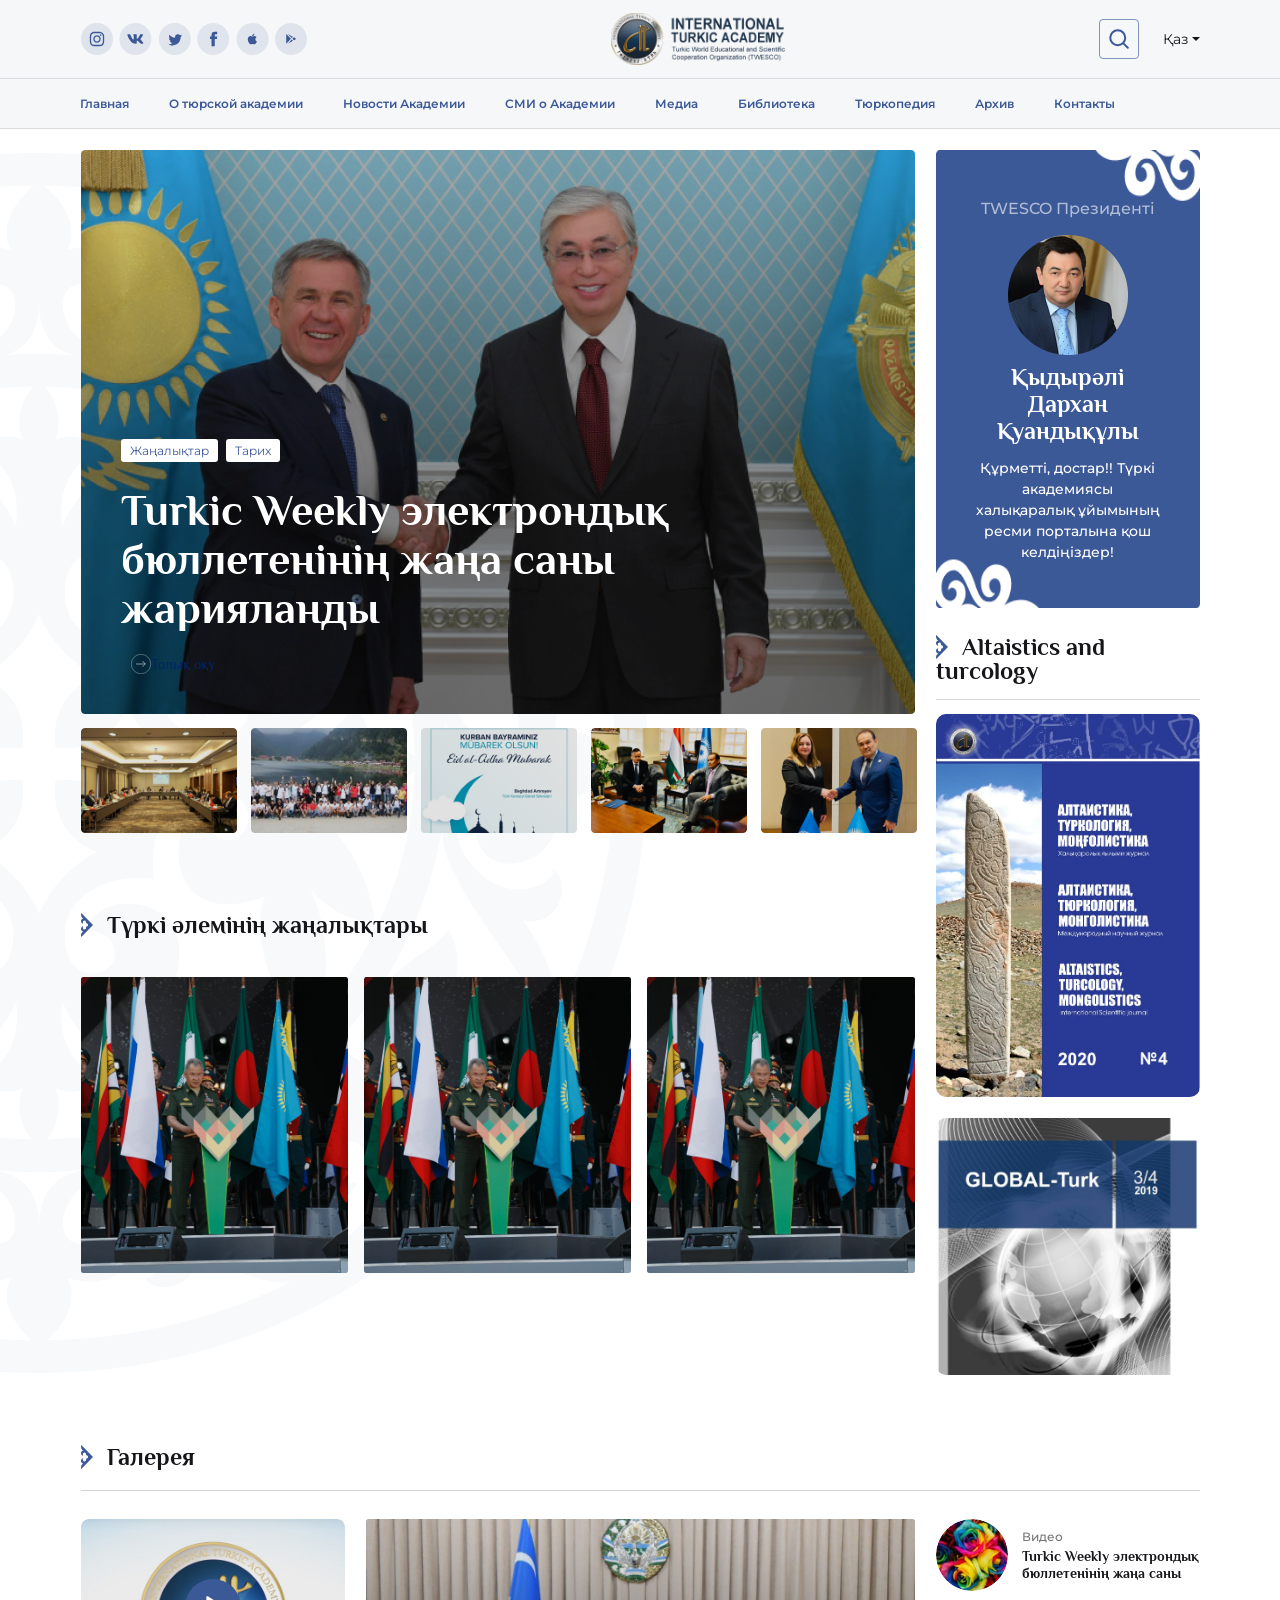
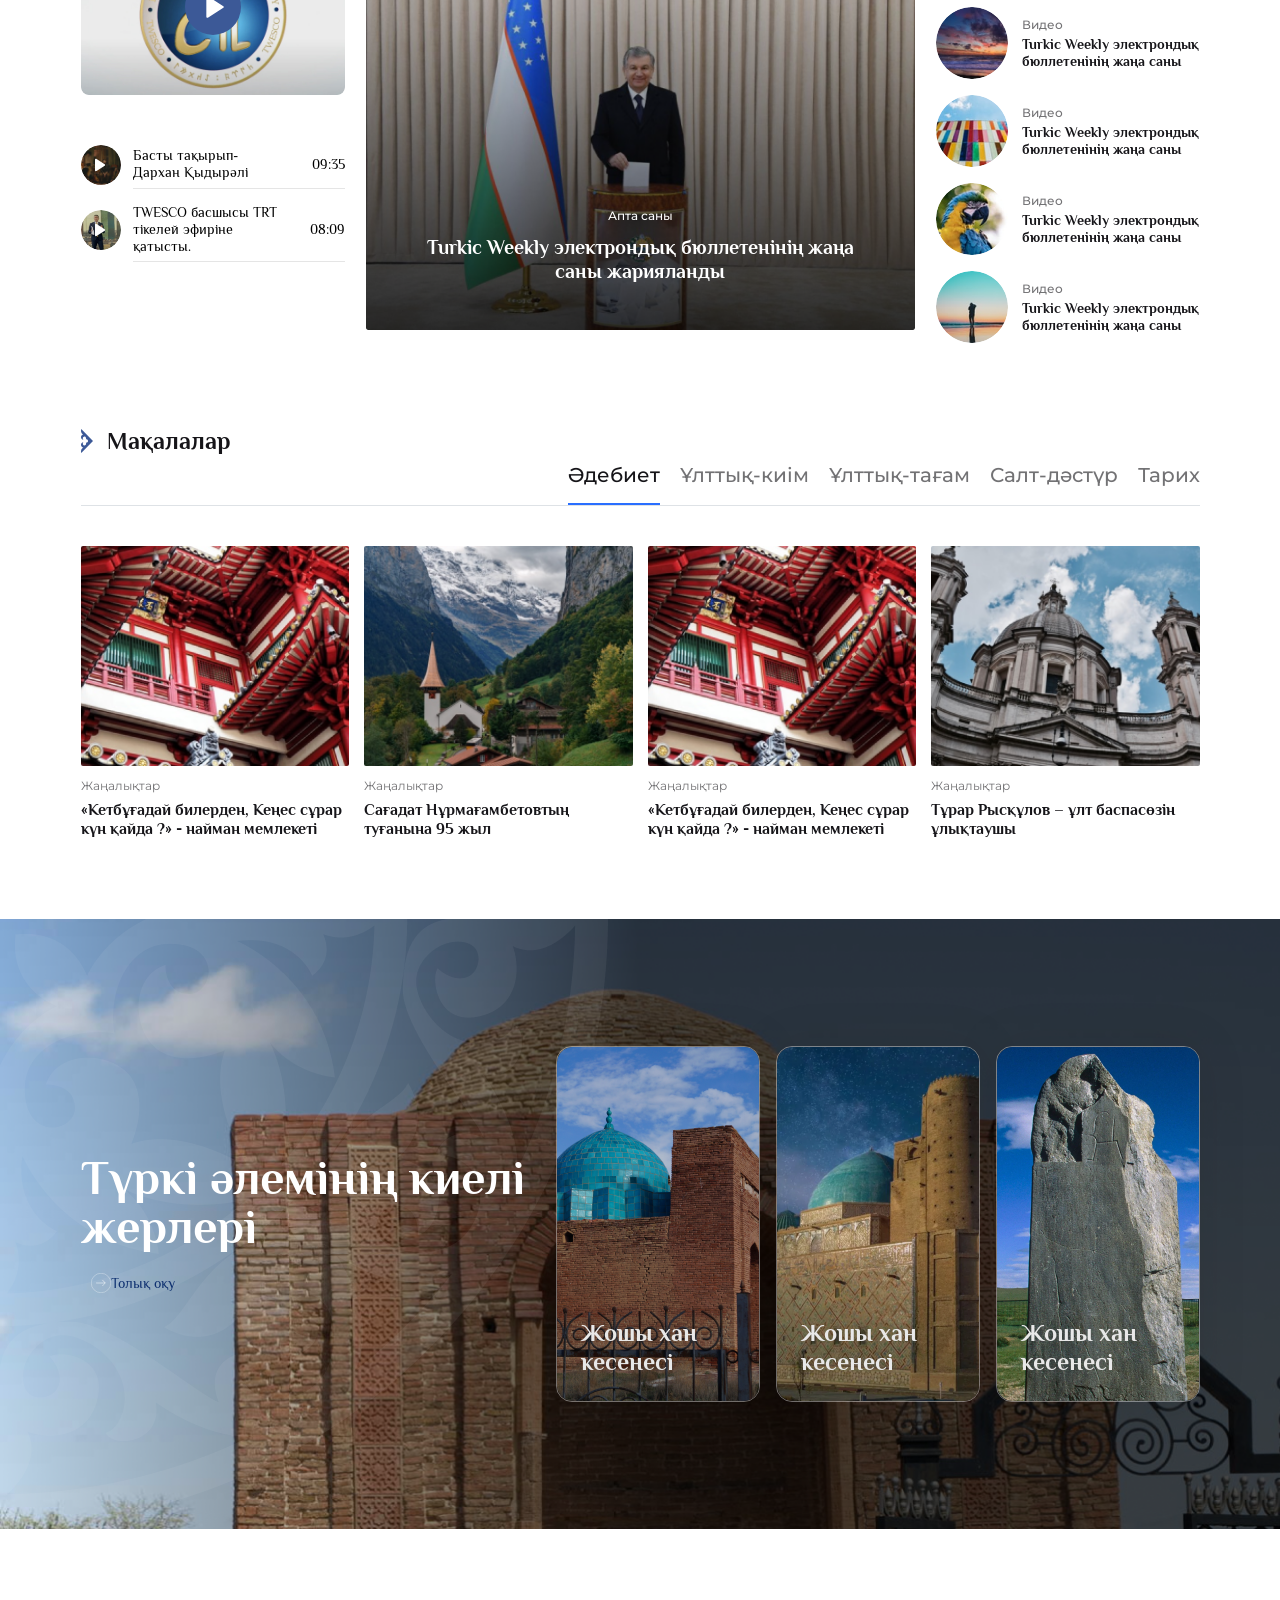
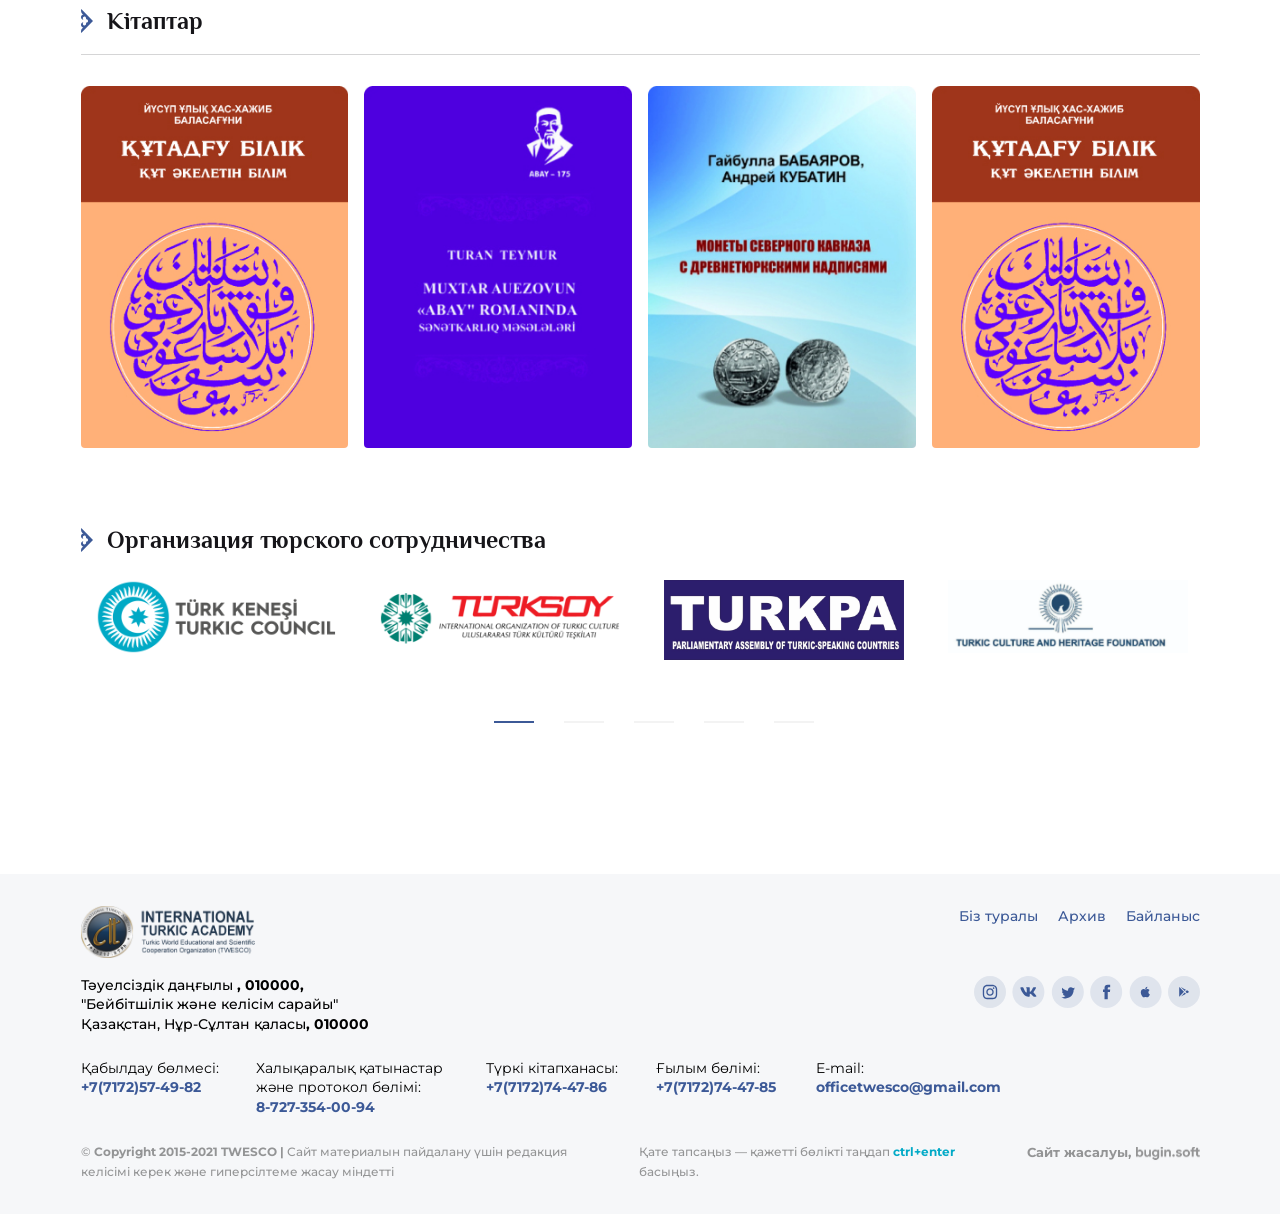
==== commit 2cc23209: "3 [age left" ====
--- a/index.html
+++ b/index.html
@@ -272,7 +272,7 @@
                     <a class="magaz_img mt-3 me-3 me-lg-0 mb-4" href="">
                       <img src="img/newsList/magazin_img.jpg" alt="" />
                     </a>
-                    <a class="magaz_img mt-3" href="">
+                    <a class="magaz_img mt-3" href="pdfArticle.html">
                       <img src="img/newsList/global_turk.png" alt="" />
                     </a>
                   </div>
@@ -286,7 +286,7 @@
         <div class="container">
           <div class="row">
             <div class="col-lg-12">
-              <a href="">
+              <a href="mediaPage.html">
                 <h2 class="subtitle bb pb-4">
                   <img
                     class="ornament_img"
--- a/css/style.css
+++ b/css/style.css
@@ -1 +1 @@
-@charset "UTF-8";@import url("https://fonts.googleapis.com/css2?family=Montserrat&family=Philosopher&display=swap");@import url("https://fonts.googleapis.com/css2?family=Lato&display=swap");@import url("https://fonts.googleapis.com/css2?family=Inter&display=swap");*{padding:0;margin:0;border:0}*,:after,:before{-moz-box-sizing:border-box;-webkit-box-sizing:border-box;box-sizing:border-box}:active,:focus{outline:none}a:active,a:focus{outline:none}aside,footer,header,nav{display:block}body,html{width:100%;font-size:100%;line-height:1;font-size:14px;-ms-text-size-adjust:100%;-moz-text-size-adjust:100%;-webkit-text-size-adjust:100%;font-family:"Montserrat", sans-serif}button,input,textarea{font-family:inherit}input::-ms-clear{display:none}button{cursor:pointer}button::-moz-focus-inner{padding:0;border:0}a,a:visited{text-decoration:none}a:hover{text-decoration:none}ul li{list-style:none}img{vertical-align:top}h1,h2,h3,h4,h5,h6{font-size:inherit;font-weight:400}:root{--blue:#3c5997}header{background:#f6f7f9;border-bottom:1px solid #1615191f}.header__container{margin:0px auto;padding:4px 0px}.header{position:fixed;width:100%;top:0;left:0;z-index:50}.header:before{content:"";position:absolute;top:0;left:0;width:100%;height:100%;background-color:#5e5373;z-index:2}.header__body{position:relative;display:-webkit-box;display:-ms-flexbox;display:flex;-webkit-box-pack:justify;-ms-flex-pack:justify;justify-content:space-between;-webkit-box-align:center;-ms-flex-align:center;align-items:center}.header__logo{-webkit-box-flex:0;-ms-flex:0 0 60px;flex:0 0 60px;border-radius:50%;overflow:hidden;position:relative;z-index:3}.header__logo img{max-width:100%;display:block}.header__burger{display:none}.header__menu{display:-webkit-box;display:-ms-flexbox;display:flex;-webkit-box-align:center;-ms-flex-align:center;align-items:center;z-index:4}@media (max-width:992px){.header__menu{-webkit-box-align:start;-ms-flex-align:start;align-items:flex-start;-webkit-box-orient:vertical;-webkit-box-direction:normal;-ms-flex-direction:column;flex-direction:column}}.header__list{display:-webkit-box;display:-ms-flexbox;display:flex;position:relative;-ms-flex-wrap:wrap;flex-wrap:wrap;z-index:2;margin:0px 0px 0px 0px;padding:0px 0px 0px 0px}.header__list li{list-style:none;margin:0px 0px 0px 0px;-webkit-transition:all ease 0.2s;-o-transition:all ease 0.2s;transition:all ease 0.2s}.header__list li:hover{color:#3c5997;background:#e6ecfa;border-radius:4px 4px 0px 0px}@media (max-width:992px){.header__list li:hover{background:unset!important}}.header__list li:hover .menu_drop{display:block}.header__link{display:block;color:#000000;text-decoration:none;font-family:"Montserrat", sans-serif;font-weight:600;font-size:12px;line-height:15px;color:#3c5997;-webkit-transition:all ease 0.3s;-o-transition:all ease 0.3s;transition:all ease 0.3s;white-space:nowrap;transition:all ease 0.3s;padding:13px 20px}.menu_drop{display:none;position:absolute;padding:16px 15px 4px 15px;background-color:#e6ecfa;border-radius:0px 4px 4px 4px;top:40px}.menu_drop ul{padding:0px 0px}.menu_drop ul li a{font-size:12px;line-height:15px;display:-webkit-box;display:-ms-flexbox;display:flex;-webkit-box-align:center;-ms-flex-align:center;align-items:center;color:#000000;-webkit-transition:all ease 0.3s;-o-transition:all ease 0.3s;transition:all ease 0.3s;padding:0px 40px 0px 0px;margin:0px 0px 15px 0px}.menu_drop ul li a:hover{color:#3c5997}@media (max-width:992px){body.lock{overflow:hidden}.header__body{height:unset}.header__container{padding:0px 0px}.header__logo{-webkit-box-flex:0;-ms-flex:0 0 40px;flex:0 0 40px}.header__burger{display:block;position:relative;width:30px;height:20px;z-index:3;margin:0px 0px 0px 15px}.header__burger span{position:absolute;background-color:#000000;position:absolute;left:0;width:100%;height:2px;top:9px;-webkit-transition:all 0.3s ease 0s;-o-transition:all 0.3s ease 0s;transition:all 0.3s ease 0s}.header__burger:after,.header__burger:before{content:"";background-color:#000000;position:absolute;width:100%;height:2px;left:0;-webkit-transition:all 0.3s ease 0s;-o-transition:all 0.3s ease 0s;transition:all 0.3s ease 0s}.header__burger:before{top:0}.header__burger:after{bottom:0}.header__burger.active span{-webkit-transform:scale(0);-ms-transform:scale(0);transform:scale(0)}.header__burger.active:before{-webkit-transform:rotate(45deg);-ms-transform:rotate(45deg);transform:rotate(45deg);top:9px}.header__burger.active:after{-webkit-transform:rotate(-45deg);-ms-transform:rotate(-45deg);transform:rotate(-45deg);bottom:9px}.header__menu{position:fixed;top:-100%;left:0;width:100%;height:100%;overflow:auto;-webkit-transition:all 0.3s ease 0s;-o-transition:all 0.3s ease 0s;transition:all 0.3s ease 0s;background-color:#f6f7f9;padding:80px 10px 20px 10px}.header__menu.active{top:0}.header__list{display:block}.header__link{font-size:16px;padding:5px 10px 9px 0px}.main_social{display:none}.headerUp{border-bottom:unset!important}.search_icon{margin:0px 0px 0px 0px!important}.search_input{display:block!important}}.headerUp{padding:13px 0px;border-bottom:1px solid #1615191f;position:relative;z-index:5;background:#f6f7f9}@media (max-width:992px){.headerUp{padding:7px 0px}}.search_lang{display:-webkit-box;display:-ms-flexbox;display:flex;-webkit-box-align:center;-ms-flex-align:center;align-items:center}.search{display:-webkit-box;display:-ms-flexbox;display:flex;-webkit-box-align:center;-ms-flex-align:center;align-items:center;margin:0px 24px 0px 0px;position:relative}.search_icon{border:1px solid #3c59979f;-webkit-box-sizing:border-box;box-sizing:border-box;border-radius:4px;display:-webkit-box;display:-ms-flexbox;display:flex;-webkit-box-align:center;-ms-flex-align:center;align-items:center;-webkit-box-pack:center;-ms-flex-pack:center;justify-content:center;width:40px;height:40px;cursor:pointer;margin:0px 0px 0px 5px;-webkit-transition:all ease 0.3s;-o-transition:all ease 0.3s;transition:all ease 0.3s}.search_icon:hover{border:1px solid var(--blue)}.search_input{display:none;height:40px;border:1px solid var(--blue);padding:0px 7px;border-radius:3px;position:absolute;right:50px}.search_input.active{display:block}@media (max-width:992px){.search_input{right:unset;left:50px}}.dropdown-toggle{background-color:unset!important;font-size:14px;line-height:17px;display:-webkit-box;display:-ms-flexbox;display:flex;-webkit-box-align:center;-ms-flex-align:center;align-items:center;color:#161519}.social{display:-webkit-box;display:-ms-flexbox;display:flex;-webkit-box-align:center;-ms-flex-align:center;align-items:center}.social_item{margin:0px 6px 0px 0px;-webkit-transition:all ease 0.3s;-o-transition:all ease 0.3s;transition:all ease 0.3s;display:block}.social_item:hover{-webkit-transform:translateY(-4px);-ms-transform:translateY(-4px);transform:translateY(-4px)}.logo img{margin:0px 10px 0px 0px;max-width:100%;min-width:139px}.adpt_social{margin:15px 0px 0px 0px}.adpt_search{margin:15px 0px 0px 0px}main{padding:0px 0px 60px 0px}@media (max-width:768px){main{padding:0px 0px 40px 0px}}.mainSection{background:url("../img/background_img.png") no-repeat;background-position:left}.main_news{position:relative;display:-webkit-box;display:-ms-flexbox;display:flex;-webkit-box-align:end;-ms-flex-align:end;align-items:flex-end;border-radius:4px;overflow:hidden}.main_news_img{position:relative;width:100%}.main_news_img .main_img{width:100%}.main_news_img:after{content:"";position:absolute;left:0;top:0;width:100%;height:100%;background-color:rgba(0, 0, 0, 0.116)}.main_title,h1{font-family:"Philosopher", sans-serif;font-weight:bold;font-size:44px;line-height:49px;color:#ffffff}@media (max-width:768px){.main_title,h1{font-size:34px;line-height:110%}}@media (max-width:465px){.main_title,h1{font-size:22px}}.main_title{-webkit-transition:all ease 0.3s;-o-transition:all ease 0.3s;transition:all ease 0.3s}.main_title:hover{color:#e4e4e4}.main_news_content{display:-webkit-box;display:-ms-flexbox;display:flex;-webkit-box-orient:vertical;-webkit-box-direction:normal;-ms-flex-direction:column;flex-direction:column;position:absolute;left:0;bottom:0;width:100%;padding:0px 40px 40px 40px}@media (max-width:768px){.main_news_content{padding:0px 20px 20px 20px}}.theme_block{display:-webkit-box;display:-ms-flexbox;display:flex;margin:0px 0px 24px 0px}@media (max-width:465px){.theme_block{margin:0px 0px 14px 0px}}.theme_block a{display:block;width:-webkit-fit-content;width:-moz-fit-content;width:fit-content;background:#ffffff;border-radius:3px;padding:4px 9px;font-size:12px;line-height:15px;color:#3c5997;margin:0px 8px 0px 0px;-webkit-transition:all ease 0.3s;-o-transition:all ease 0.3s;transition:all ease 0.3s}.theme_block a:hover{-webkit-transform:translateY(-4px);-ms-transform:translateY(-4px);transform:translateY(-4px)}.read_more{display:-webkit-box;display:-ms-flexbox;display:flex;-webkit-box-align:center;-ms-flex-align:center;align-items:center;font-size:14px;line-height:17px;color:#ffffff;width:-webkit-fit-content;width:-moz-fit-content;width:fit-content}.read_more:hover{color:#ffffff}.read_more:hover .read_more_img{-webkit-transform:translateX(4px);-ms-transform:translateX(4px);transform:translateX(4px)}.read_more img{margin:0px 8px 0px 0px}.read_more_img{-webkit-transition:all ease 0.3s;-o-transition:all ease 0.3s;transition:all ease 0.3s}.slick-slider{min-width:0}.slick-list{overflow:hidden;margin:0 -7px}.slick-track{display:-webkit-box;display:-ms-flexbox;display:flex}.slider{position:relative}@media (max-width:767px){.slider{padding:0px 0px}}.slider .slick-arrow{position:absolute;top:50%;margin:-30px 0px 0px 0px;z-index:10;font-size:0;width:30px;height:60px;outline:none;cursor:pointer}.slider .slick-arrow.slick-prev{left:0;background:url("../img/sl-arrow_l.svg") 0 0/100% no-repeat}.slider .slick-arrow.slick-next{right:0;background:url("../img/sl-arrow_r.svg") 0 0/100% no-repeat}.slider .slick-arrow.slick-disabled{opacity:0.2}.slider__item{padding:0px 0px;outline:none;margin:0px 7px}.slider__item img{max-width:100%}.slider .slick-dots{display:-webkit-box;display:-ms-flexbox;display:flex;-webkit-box-align:center;-ms-flex-align:center;align-items:center;-webkit-box-pack:center;-ms-flex-pack:center;justify-content:center}.slider .slick-dots li{list-style:none;margin:0px 10px}.slider .slick-dots button{font-size:0;width:10px;height:10px;background-color:#fff;border-radius:50%}.slider .slick-dots li.slick-active button{background-color:transparent;border:1px solid #fff}.slider_news_img{display:block;width:100%;max-width:190px;max-height:120px;border-radius:4px;overflow:hidden;position:relative}@media (max-width:450px){.slider_news_img{max-width:200px}}.slider_news_img:hover:after{background-color:rgba(0, 0, 0, 0)}.slider_news_img img{width:100%;height:100%;max-width:190px;max-height:120px;-o-object-fit:cover;object-fit:cover}@media (max-width:450px){.slider_news_img img{max-width:200px}}.slider_news_img:after{content:"";position:absolute;left:0;top:0;width:100%;height:100%;background-color:rgba(0, 0, 0, 0.116);-webkit-transition:all ease 0.3s;-o-transition:all ease 0.3s;transition:all ease 0.3s}.subtitle{font-family:"Philosopher", sans-serif;font-weight:bold;font-size:24px;line-height:100%;color:#161519}@media (max-width:1200px){.subtitle{font-size:21px}}.ornament_img{margin:0px 8px 0px 0px}@media (max-width:1200px){.ornament_img{margin:0px 5px 0px 0px}}.imgSection{margin:80px 0px 0px 0px}@media (max-width:1200px){.imgSection{margin:50px 0px 0px 0px}}@media (max-width:768px){.imgSection{margin:25px 0px 0px 0px}}.imgSection_block{display:-ms-grid;display:grid;-ms-grid-columns:1fr 1fr 1fr;grid-template-columns:1fr 1fr 1fr;-webkit-column-gap:16px;column-gap:16px;margin:40px 0px 0px 0px}@media (max-width:1200px){.imgSection_block{margin:25px 0px 0px 0px}}@media (max-width:768px){.imgSection_block{margin:15px 0px 0px 0px;-webkit-column-gap:8px;column-gap:8px}}.imgSection_block a{display:block;position:relative;max-height:328px;overflow:hidden;border-radius:2px;width:100%}.imgSection_block a:after{content:"";position:absolute;left:0;top:0;width:100%;height:100%;background-color:rgba(0, 0, 0, 0.116);-webkit-transition:all ease 0.3s;-o-transition:all ease 0.3s;transition:all ease 0.3s}.imgSection_block a:hover:after{background-color:rgba(0, 0, 0, 0)}.imgSection_block a img{width:100%;max-width:100%;max-height:382px;-o-object-fit:cover;object-fit:cover}.president_aside_block{display:block;position:relative;padding:49px 40px 31px 40px}.president_back{position:absolute;left:0;top:0;width:100%;height:100%;z-index:-1;-o-object-fit:fill;object-fit:fill}.president_aside_item{display:-webkit-box;display:-ms-flexbox;display:flex;-webkit-box-orient:vertical;-webkit-box-direction:normal;-ms-flex-direction:column;flex-direction:column;-webkit-box-align:center;-ms-flex-align:center;align-items:center}.speciality{font-weight:500;font-size:16px;line-height:20px;color:#ffffff;opacity:0.6;margin:0px 0px 16px 0px}.president_img{max-width:120px;max-height:120px;margin:0px 0px 8px 0px}.president_name{font-family:"Philosopher", sans-serif;font-weight:bold;font-size:24px;line-height:27px;text-align:center;color:#ffffff}.president_text{font-weight:500;font-size:14px;line-height:150%;text-align:center;color:#ffffff}.subtitle.bb{border-bottom:1px solid #1615192d;padding:0px 0px 16px 0px}.magaz_img{overflow:hidden;display:block;border-radius:10px}.magaz_img img{-o-object-fit:contain;object-fit:contain;width:100%;height:100%;max-height:448px}.second_aside_block{margin:27px 0px 0px 0px;width:100%}@media (max-width:992px){.second_aside_block{margin:40px 0px 5px 0px}}.section2{margin:70px 0px 70px 0px}@media (max-width:992px){.section2{margin:40px 0px 40px 0px}}@media (max-width:768px){.section2{margin:25px 0px 30px 0px}}.video_slider{margin:0px 0px 50px 0px}@media (max-width:768px){.video_slider{margin:0px 0px 30px 0px}}.video_slider .slick-next:before{content:url("../img/icon/arrLeft.svg")}.video_slider .slick-prev:before{content:url("../img/icon/arrRight.svg")}.video_slider .slick-next,.video_slider .slick-prev{background:unset}.video_slider .slick-prev{top:auto;bottom:58%;left:-63px;z-index:1}@media (max-width:1200px){.video_slider .slick-prev{left:-30px}}@media (max-width:768px){.video_slider .slick-prev{left:0px}}.video_slider .slick-next{top:auto;bottom:58%;right:-63px;z-index:1;left:unset}@media (max-width:1200px){.video_slider .slick-next{right:-30px}}@media (max-width:768px){.video_slider .slick-next{right:0px}}@-webkit-keyframes modal-video{0%{opacity:0}to{opacity:1}}@keyframes modal-video{0%{opacity:0}to{opacity:1}}@-webkit-keyframes modal-video-inner{0%{-webkit-transform:translate(0, 100px);transform:translate(0, 100px)}to{-webkit-transform:translate(0, 0);transform:translate(0, 0)}}@keyframes modal-video-inner{0%{-webkit-transform:translate(0, 100px);transform:translate(0, 100px)}to{-webkit-transform:translate(0, 0);transform:translate(0, 0)}}.modal-video{position:fixed;top:0;left:0;width:100%;height:100%;background-color:rgba(0, 0, 0, 0.5);z-index:1000000;cursor:pointer;opacity:1;-webkit-animation-timing-function:ease-out;animation-timing-function:ease-out;-webkit-animation-duration:0.3s;animation-duration:0.3s;-webkit-animation-name:modal-video;animation-name:modal-video;-webkit-transition:opacity 0.3s ease-out;-moz-transition:opacity 0.3s ease-out;-ms-transition:opacity 0.3s ease-out;-o-transition:opacity 0.3s ease-out;transition:opacity 0.3s ease-out}.modal-video-close{opacity:0}.modal-video-close .modal-video-movie-wrap{-webkit-transform:translate(0, 100px);-moz-transform:translate(0, 100px);-ms-transform:translate(0, 100px);-o-transform:translate(0, 100px);transform:translate(0, 100px)}.modal-video-body{max-width:940px;width:100%;height:100%;margin:0 auto;display:table}.modal-video-inner{display:table-cell;vertical-align:middle;width:100%;height:100%}.modal-video-movie-wrap{width:100%;height:0;position:relative;padding-bottom:56.25%;background-color:#333;-webkit-animation-timing-function:ease-out;animation-timing-function:ease-out;-webkit-animation-duration:0.3s;animation-duration:0.3s;-webkit-animation-name:modal-video-inner;animation-name:modal-video-inner;-webkit-transform:translate(0, 0);-moz-transform:translate(0, 0);-ms-transform:translate(0, 0);-o-transform:translate(0, 0);transform:translate(0, 0);-webkit-transition:-webkit-transform 0.3s ease-out;-moz-transition:-moz-transform 0.3s ease-out;-ms-transition:-ms-transform 0.3s ease-out;-o-transition:-o-transform 0.3s ease-out;transition:-webkit-transform 0.3s ease-out;-o-transition:transform 0.3s ease-out;transition:transform 0.3s ease-out;transition:transform 0.3s ease-out, -webkit-transform 0.3s ease-out}.modal-video-movie-wrap iframe{position:absolute;top:0;left:0;width:100%;height:100%}.modal-video-close-btn{position:absolute;z-index:2;top:-35px;right:-35px;display:inline-block;width:35px;height:35px;overflow:hidden;border:none;background:transparent}.modal-video-close-btn:before{-webkit-transform:rotate(45deg);-ms-transform:rotate(45deg);transform:rotate(45deg)}.modal-video-close-btn:after{-webkit-transform:rotate(-45deg);-ms-transform:rotate(-45deg);transform:rotate(-45deg)}.modal-video-close-btn:after,.modal-video-close-btn:before{content:"";position:absolute;height:2px;width:100%;top:50%;left:0;margin-top:-1px;background:#fff;border-radius:5px;margin-top:-6px}.js-video-button{cursor:pointer;position:relative}.play_icon{position:absolute;width:100%;height:100%;left:0;top:0;display:-webkit-box;display:-ms-flexbox;display:flex;-webkit-box-align:center;-ms-flex-align:center;align-items:center;-webkit-box-pack:center;-ms-flex-pack:center;justify-content:center}.play_icon:hover img{-webkit-transform:scale(1.1);-ms-transform:scale(1.1);transform:scale(1.1)}.play_icon img{width:56px;height:56px;-webkit-transition:all ease 0.3s;-o-transition:all ease 0.3s;transition:all ease 0.3s}.little_modal_video{margin:45px 0px 0px 0px}@media (max-width:992px){.little_modal_video{margin:15px 0px 15px 0px}}.little_video_item{margin:0px 0px 8px 0px}.little_video_item .title{font-family:"Philosopher", sans-serif;font-size:14px;line-height:120%;color:#000000;margin:0px 25px 0px 0px}.little_video_item .time{font-family:"Philosopher", sans-serif;font-size:14px;line-height:120%;color:#000000;margin:0px 0px}.little_video_item:hover .little_play img{-webkit-transform:scale(1.2);-ms-transform:scale(1.2);transform:scale(1.2)}.little_video_item .text{display:-webkit-box;display:-ms-flexbox;display:flex;-webkit-box-align:center;-ms-flex-align:center;align-items:center;border-bottom:1px solid #e5e5e5;padding:7px 0px;margin:0px 0px 0px 12px}.img_play_block{position:relative;overflow:hidden;border-radius:50%;max-width:40px;min-width:40px;max-height:40px;min-height:40px}.img_play_block .img_play{max-width:40px;min-width:40px;max-height:40px;min-height:40px}.img_play_block .little_play{position:absolute;width:100%;height:100%;left:0;top:0;display:-webkit-box;display:-ms-flexbox;display:flex;-webkit-box-align:center;-ms-flex-align:center;align-items:center;-webkit-box-pack:center;-ms-flex-pack:center;justify-content:center}.img_play_block .little_play img{-webkit-transition:all ease 0.3s;-o-transition:all ease 0.3s;transition:all ease 0.3s;max-width:11px;max-height:14px}.main_modal_video{border-radius:8px;overflow:hidden;min-width:168px}.video_img{width:100%;height:100%;max-height:220px;-o-object-fit:cover;object-fit:cover}.section2_main_block{display:block;position:relative;overflow:hidden;border-radius:2px;max-height:455px}.section2_main_block:hover img{-webkit-transform:scale(1.1);-ms-transform:scale(1.1);transform:scale(1.1)}.section2_main_block img{width:100%;-webkit-transition:all ease 0.3s;-o-transition:all ease 0.3s;transition:all ease 0.3s}.section2_main_block .text{position:absolute;left:0;bottom:0;width:100%;display:-webkit-box;display:-ms-flexbox;display:flex;-webkit-box-orient:vertical;-webkit-box-direction:normal;-ms-flex-direction:column;flex-direction:column;-webkit-box-align:center;-ms-flex-align:center;align-items:center;padding:0px 40px 40px 40px}.section2_main_block .text .mini_label{font-weight:500;font-size:12px;line-height:15px;color:#ffffff;margin:0px 0px 12px 0px;text-align:center}.section2_main_block .text .title{font-family:"Philosopher", sans-serif;font-style:normal;font-weight:bold;font-size:20px;line-height:120%;text-align:center;color:#ffffff}.video_list_item{margin:0px 0px 16px 0px}.video_list_item .video_list_img{border-radius:50%;overflow:hidden;min-width:72px;min-height:72px;max-width:72px;max-height:72px}.video_list_item .video_list_img img{-o-object-fit:cover;object-fit:cover;min-width:72px;min-height:72px;max-width:72px;max-height:72px}.video_list_item .label{font-weight:500;font-size:12px;line-height:15px;color:#161519;opacity:0.6;margin:0px 0px 4px 0px}.video_list_item .title{font-family:"Philosopher", sans-serif;font-weight:bold;font-size:14px;line-height:120%;color:#161519;overflow:hidden;max-height:32px}.video_list{-webkit-column-gap:15px;column-gap:15px}@media (max-width:992px){.video_list{display:-ms-grid;display:grid;-ms-grid-columns:1fr 1fr;grid-template-columns:1fr 1fr}}@media (max-width:420px){.video_list{-ms-grid-columns:1fr;grid-template-columns:1fr}}.title_tabs{display:-webkit-box;display:-ms-flexbox;display:flex;-webkit-box-orient:vertical;-webkit-box-direction:normal;-ms-flex-direction:column;flex-direction:column;margin:0px 0px 40px 0px}@media (max-width:992px){.title_tabs{margin:0px 0px 20px 0px}}.nav-tabs{-webkit-box-pack:end;-ms-flex-pack:end;justify-content:flex-end}@media (max-width:992px){.nav-tabs{-webkit-box-pack:start;-ms-flex-pack:start;justify-content:flex-start}}.nav-tabs .nav-link{font-weight:500;font-size:20px;line-height:120%;color:#161519;opacity:0.6;padding:0px 0px 16px 0px;margin:0px 0px 0px 20px;-webkit-transition:all ease 0.3s;-o-transition:all ease 0.3s;transition:all ease 0.3s}@media (max-width:992px){.nav-tabs .nav-link{padding:0px 0px 5px 0px;margin:0px 20px 8px 0px}}.nav-tabs .nav-link:active{border:none}.nav-tabs .nav-link:focus{border:none}.nav-tabs .nav-link:hover{border:none;opacity:1;border-bottom:2px solid #296eff}.nav-tabs .nav-link.active{border-bottom:2px solid #296eff;border-top:none;border-left:none;border-right:none;opacity:1}.tabs_news{display:-ms-grid;display:grid;-ms-grid-columns:1fr 1fr 1fr 1fr;grid-template-columns:1fr 1fr 1fr 1fr;-webkit-column-gap:15px;column-gap:15px;row-gap:20px}@media (max-width:992px){.tabs_news{-ms-grid-columns:1fr 1fr;grid-template-columns:1fr 1fr}}@media (max-width:455px){.tabs_news{-ms-grid-columns:1fr;grid-template-columns:1fr}}.news_item{display:-webkit-box;display:-ms-flexbox;display:flex;-webkit-box-orient:vertical;-webkit-box-direction:normal;-ms-flex-direction:column;flex-direction:column}.news_item img{border-radius:2px;width:100%;max-width:350px;max-height:220px;min-height:220px;-o-object-fit:cover;object-fit:cover}@media (max-width:768px){.news_item img{max-height:190px;min-height:190px}}@media (max-width:455px){.news_item img{max-width:unset!important;min-height:150px;max-height:190px}}.news_item .news_item_label{font-size:12px;line-height:15px;color:#161519;opacity:0.6;margin:12px 0px 8px 0px}.news_item .news_item_text{font-family:"Philosopher", sans-serif;font-weight:bold;font-size:16px;line-height:120%;color:#161519;overflow:hidden;max-height:37.5px}.section3{margin:0px 0px 80px 0px}@media (max-width:992px){.section3{margin:0px 0px 50px 0px}}.section4{background:url("../img/background4.png") no-repeat;background-size:cover;position:relative;padding:127px 0px;overflow:hidden;margin:0px 0px 80px 0px}@media (max-width:768px){.section4{padding:50px 0px;margin:0px 0px 30px 0px}}.section4 .ornament_img{position:absolute;left:0;bottom:0;width:100%;height:100%;z-index:1;pointer-events:none}.cards_block{display:-ms-grid;display:grid;-ms-grid-columns:1fr 1fr 1fr;grid-template-columns:1fr 1fr 1fr;-webkit-column-gap:16px;column-gap:16px;row-gap:16px}@media (max-width:768px){.cards_block{-ms-grid-columns:1fr 1fr;grid-template-columns:1fr 1fr}}@media (max-width:425px){.cards_block{-ms-grid-columns:1fr;grid-template-columns:1fr;justify-items:center}}.cards_item{position:relative;display:block;border:1px solid rgba(255, 255, 255, 0.4);-webkit-box-sizing:border-box;box-sizing:border-box;-webkit-filter:drop-shadow(0px 0px 24px rgba(0, 0, 0, 0.08));filter:drop-shadow(0px 0px 24px rgba(0, 0, 0, 0.08));border-radius:16px;max-width:227px;overflow:hidden;position:relative;z-index:3}@media (max-width:768px){.cards_item{max-height:270px}}@media (max-width:425px){.cards_item{max-width:unset;width:100%}}.cards_item:after{content:"";position:absolute;left:0;top:0;width:100%;height:100%;background-color:rgba(0, 0, 0, 0.089)}.cards_item img{-webkit-transition:all ease 0.3s;-o-transition:all ease 0.3s;transition:all ease 0.3s}@media (max-width:425px){.cards_item img{width:100%}}.cards_item:hover img{-webkit-transform:scale(1.1);-ms-transform:scale(1.1);transform:scale(1.1)}.cards_text{position:absolute;left:0;bottom:0;width:100%;font-family:"Philosopher", sans-serif;font-weight:bold;font-size:24px;line-height:120%;display:-webkit-box;display:-ms-flexbox;display:flex;-webkit-box-align:end;-ms-flex-align:end;align-items:flex-end;color:#ffffff;padding:0px 24px 24px 24px}.main_title.font-48{font-size:48px}@media (max-width:768px){.main_title.font-48{font-size:35px!important}}.book_item{margin:0px 0px;overflow:hidden;border-radius:4px}.book_item img{max-width:100%}.books_block{display:-ms-grid;display:grid;-ms-grid-columns:1fr 1fr 1fr 1fr;grid-template-columns:1fr 1fr 1fr 1fr;-webkit-column-gap:16px;column-gap:16px;row-gap:16px;margin:24px 0px 80px 0px}@media (max-width:992px){.books_block{margin:14px 0px 40px 0px}}@media (max-width:768px){.books_block{-ms-grid-columns:1fr 1fr;grid-template-columns:1fr 1fr}}@media (max-width:380px){.books_block{-ms-grid-columns:1fr;grid-template-columns:1fr;justify-items:center}}.section6{margin:0px 0px 80px 0px}@media (max-width:992px){.section6{margin:0px 0px 40px 0px}}.section6 .slick-slider{min-width:0}.section6 .slick-list{overflow:hidden}.section6 .slick-track{display:-webkit-box;display:-ms-flexbox;display:flex}.section6 .slider2{position:relative}@media (max-width:767px){.section6 .slider2{padding:0px 0px}}.section6 .slider2 .slick-arrow{position:absolute;top:50%;margin:-30px 0px 0px 0px;z-index:10;font-size:0;width:30px;height:60px;outline:none;cursor:pointer}.section6 .slider2 .slick-arrow.slick-prev{left:0;background:url("../img/sl-arrow_l.svg") 0 0/100% no-repeat}.section6 .slider2 .slick-arrow.slick-next{right:0;background:url("../img/sl-arrow_r.svg") 0 0/100% no-repeat}.section6 .slider2 .slick-arrow.slick-disabled{opacity:0.2}.section6 .slider__item{padding:0px 15px;outline:none}.section6 .slider__item img{max-width:100%}.section6 .slider2 .slick-dots{display:-webkit-box;display:-ms-flexbox;display:flex;-webkit-box-align:center;-ms-flex-align:center;align-items:center;-webkit-box-pack:center;-ms-flex-pack:center;justify-content:center;margin:50px 0px 0px 0px}@media (max-width:768px){.section6 .slider2 .slick-dots{margin:25px 0px 0px 0px}}.section6 .slider2 .slick-dots li{list-style:none;margin:0px 15px}@media (max-width:768px){.section6 .slider2 .slick-dots li{margin:0px 7px}}.section6 .slider2 .slick-dots button{font-size:0;width:40px;height:2px;background-color:#f3f3f3;-webkit-transition:all ease 0.2s;-o-transition:all ease 0.2s;transition:all ease 0.2s}.section6 .slider2 .slick-dots button:hover{background-color:var(--blue)}.section6 .slider2 .slick-dots li.slick-active button{background-color:transparent;background-color:var(--blue)}footer{padding:32px 0px;background:#f6f7f9}@media (max-width:768px){footer{padding:32px 0px 15px 0px}}.social1{display:-webkit-box;display:-ms-flexbox;display:flex;-webkit-box-align:center;-ms-flex-align:center;align-items:center;-webkit-box-pack:end;-ms-flex-pack:end;justify-content:flex-end}.social_item1{margin:0px 0px 0px 6px;-webkit-transition:all ease 0.2s;-o-transition:all ease 0.2s;transition:all ease 0.2s;display:block}.social_item1:hover{-webkit-transform:translateY(-4px);-ms-transform:translateY(-4px);transform:translateY(-4px)}@media (max-width:768px){.social_item1{margin:0px 3px 0px 3px}}.footer_up{display:-webkit-box;display:-ms-flexbox;display:flex;-webkit-box-pack:justify;-ms-flex-pack:justify;justify-content:space-between;margin:0px 0px 10px 0px}@media (max-width:768px){.footer_up{-webkit-box-orient:vertical;-webkit-box-direction:normal;-ms-flex-direction:column;flex-direction:column;-webkit-box-pack:center;-ms-flex-pack:center;justify-content:center;-webkit-box-align:center;-ms-flex-align:center;align-items:center}}.footer_up .left a{display:block;margin:0px 0px 18px 0px}@media (max-width:768px){.footer_up .left a{text-align:center}}.footer_up .left .text{font-weight:500;font-size:14px;line-height:140%;color:#000000}@media (max-width:768px){.footer_up .left .text{text-align:center}}.footer_up .left .text span{font-weight:bold}.footer_up .right .footer_menu{margin:0px 0px 50px 0px;display:-webkit-box;display:-ms-flexbox;display:flex;-ms-flex-wrap:wrap;flex-wrap:wrap}@media (max-width:768px){.footer_up .right .footer_menu{margin:0px 0px 30px 0px}}.footer_up .right .footer_menu a{display:block;font-weight:500;font-size:14px;line-height:20px;color:#3c5997;margin:0px 0px 0px 20px;-webkit-transition:all ease 0.3s;-o-transition:all ease 0.3s;transition:all ease 0.3s}.footer_up .right .footer_menu a:hover{-webkit-transform:translateY(-4px);-ms-transform:translateY(-4px);transform:translateY(-4px)}@media (max-width:768px){.footer_up .right .footer_menu a{margin:0px 10px 0px 10px}}.footer_middle{margin:0px 0px 25px 0px}@media (max-width:768px){.footer_middle{margin:20px 0px 20px 0px}}.footer_middle ul{display:-ms-grid;display:grid;-ms-grid-columns:145px 200px 140px 130px 185px;grid-template-columns:145px 200px 140px 130px 185px;-webkit-column-gap:30px;column-gap:30px;row-gap:15px;margin:0px 0px 0px 0px;padding:0px 0px 0px 0px}@media (max-width:1200px){.footer_middle ul{-ms-grid-columns:1fr 1fr 1fr;grid-template-columns:1fr 1fr 1fr}}@media (max-width:768px){.footer_middle ul{-ms-grid-columns:1fr;grid-template-columns:1fr;justify-items:center}}.footer_middle ul li{font-size:14px;line-height:140%;color:#000000;max-width:230px}@media (max-width:768px){.footer_middle ul li{padding:0px 0px 0px 0px;text-align:center}}.footer_middle ul li a{color:var(--blue);font-weight:bold}.footer_middle ul li p{margin:0px 0px 0px 0px}.footer_down{display:-webkit-box;display:-ms-flexbox;display:flex;-webkit-box-pack:justify;-ms-flex-pack:justify;justify-content:space-between}@media (max-width:768px){.footer_down{-webkit-box-orient:vertical;-webkit-box-direction:normal;-ms-flex-direction:column;flex-direction:column;-webkit-box-align:center;-ms-flex-align:center;align-items:center;text-align:center}}.footer_down_item{font-weight:500;font-size:12px;line-height:20px;color:rgba(0, 0, 0, 0.4);margin:0px 0px 0px 0px}@media (max-width:768px){.footer_down_item{margin:0px 0px 10px 0px}}.footer_down_item:nth-child(2){margin:0px 30px}@media (max-width:768px){.footer_down_item:nth-child(2){margin:0px 0px 10px 0px}}.footer_down_item span{font-weight:bold;color:rgba(0, 0, 0, 0.4)}.footer_down_item .blue{color:#03aac7}a.footer_down_item{font-weight:500;display:-webkit-box;display:-ms-flexbox;display:flex;-webkit-box-pack:end;-ms-flex-pack:end;justify-content:flex-end;font-size:13px;font-weight:bold;white-space:nowrap;color:rgba(0, 0, 0, 0.4)}a.footer_down_item span{margin:0px 0px 0px 5px;font-weight:bold}.single_news_title{font-family:"Philosopher", sans-serif;font-style:normal;font-weight:bold;font-size:36px;line-height:120%;display:-webkit-box;display:-ms-flexbox;display:flex;-webkit-box-align:center;-ms-flex-align:center;align-items:center;color:#000000}@media (max-width:768px){.single_news_title{font-size:30px}}.single_news_text{font-weight:300;font-size:20px;line-height:120%;color:#000000;margin:0px 0px 23px 0px;max-width:858px}@media (max-width:768px){.single_news_text{margin:0px 0px 13px 0px;font-size:17px}}.singlePage_img{margin:35px 0px 30px 0px;max-height:500px;overflow:hidden;border-radius:10px}.singlePage_img img{-o-object-fit:cover;object-fit:cover;max-width:100%;width:100%;height:100%}@media (max-width:768px){.singlePage_img{margin:20px 0px 20px 0px}}.single_news_subtitle{font-family:"Philosopher", sans-serif;font-size:28px;line-height:120%;color:#000000}.single_news_subtitle{margin:0px 0px 30px 0px}@media (max-width:768px){.single_news_subtitle{margin:0px 0px 15px 0px}}.aside_menu{background:#e6ecfa;border-radius:10px;padding:25px 18px;min-width:250px;width:100%}.aside_menu ul{padding:0px 0px 0px 0px;margin:0px 0px 0px 0px}.aside_menu ul li{margin:0px 0px 20px 0px}.aside_menu ul li a{font-weight:300;font-size:20px;line-height:100%;color:#222222;-webkit-transition:all ease 0.1s;-o-transition:all ease 0.1s;transition:all ease 0.1s}.aside_menu ul li a:hover{color:var(--blue)}.aside_menu ul li:last-child{margin:0px 0px 0px 0px}.academyNews_block{display:-ms-grid;display:grid;-ms-grid-columns:1fr 1fr 1fr;grid-template-columns:1fr 1fr 1fr;-webkit-column-gap:16px;column-gap:16px;row-gap:30px}@media (max-width:768px){.academyNews_block{-ms-grid-columns:1fr 1fr;grid-template-columns:1fr 1fr;row-gap:25px}}@media (max-width:425px){.academyNews_block{-ms-grid-columns:1fr;grid-template-columns:1fr}}.academyNews_item{display:-webkit-box;display:-ms-flexbox;display:flex;-webkit-box-orient:vertical;-webkit-box-direction:normal;-ms-flex-direction:column;flex-direction:column}.academyNews_item:hover .academyNews_img{-webkit-transform:scale(1.1);-ms-transform:scale(1.1);transform:scale(1.1)}.academyNews_item:hover .academyNews_title{color:var(--blue)}.academyNews_img_block{overflow:hidden;border-radius:10px;max-height:180px;margin:0px 0px 15px 0px}.academyNews_img{-webkit-transition:all ease 0.3s;-o-transition:all ease 0.3s;transition:all ease 0.3s;width:100%;height:100%;min-height:180px;-o-object-fit:cover;object-fit:cover;-o-object-position:center;object-position:center}@media (max-width:992px){.academyNews_img{min-height:150px;max-height:150px}}@media (max-width:425px){.academyNews_img{min-height:165px;max-height:165px}}.times{font-family:"Lato", sans-serif;font-size:14px;line-height:120%;color:#9c9c9c;white-space:nowrap}.times img{margin:0px 8px 0px 0px}.clock_text{margin:0px 20px 0px 0px}.academyNews_title{font-family:"Philosopher", sans-serif;font-weight:bold;font-size:16px;line-height:120%;color:#222222;margin:15px 0px 10px 0px;-webkit-transition:all ease 0.2s;-o-transition:all ease 0.2s;transition:all ease 0.2s;max-height:57.27px;overflow:hidden}@media (max-width:425px){.academyNews_title{margin:10px 0px 7px 0px}}.academyNews_text{font-family:"Philosopher", sans-serif;font-size:14px;line-height:120%;color:#949495;max-height:49.09px;overflow:hidden}.singlePage_img.noBorder{border-radius:unset!important;max-height:590px}.sharing_links{display:-webkit-box;display:-ms-flexbox;display:flex;-webkit-box-align:center;-ms-flex-align:center;align-items:center}@media (max-width:768px){.sharing_links{-webkit-box-orient:vertical;-webkit-box-direction:normal;-ms-flex-direction:column;flex-direction:column;-webkit-box-align:start;-ms-flex-align:start;align-items:flex-start}}.sharing_links div{display:-webkit-box;display:-ms-flexbox;display:flex}.sharing_links p{font-family:"Inter", sans-serif;margin:0px 0px 0px 0px;font-weight:500;font-size:18px;line-height:130%;color:#9c9c9c}@media (max-width:768px){.sharing_links p{margin:0px 0px 6px 0px}}.sharing_links a{display:block;margin:0px 3px 0px 12px;-webkit-transition:all ease 0.2s;-o-transition:all ease 0.2s;transition:all ease 0.2s}@media (max-width:768px){.sharing_links a{margin:0px 10px 3px 0px}}.sharing_links a:hover{-webkit-transform:translateY(-4px);-ms-transform:translateY(-4px);transform:translateY(-4px)}.sharing_links a img{max-width:32px;max-height:32px}.breadcrumb-item{white-space:normal;margin:0px 0px 4px 0px}.breadcrumb-item:last-child:after{display:none}.breadcrumb-item a{font-family:"Montserrat", sans-serif;font-weight:bold;font-size:14px;line-height:120%;color:#000000}.breadcrumb-item:after{content:url("../img/icons/arr_right.svg");padding:2px 10px 0px 10px}@media (max-width:768px){.breadcrumb{margin:0px 0px 20px 0px}}.booksPage .books_block{margin:30px 0px 30px 0px}@media (max-width:768px){.booksPage .books_block{margin:25px 0px 20px 0px}}.booksPage .book_item{background:#ffffff;-webkit-box-shadow:0px 10px 15px rgba(0, 0, 0, 0.05);box-shadow:0px 10px 15px rgba(0, 0, 0, 0.05);border-radius:10px}.booksPage .book_item img{width:100%;margin:0px 0px 30px 0px}.booksPage .book_item span{font-family:"Philosopher", sans-serif;font-size:20px;line-height:100%;color:#000000;padding:0px 15px 30px 15px;display:block}.load_more{display:-webkit-box;display:-ms-flexbox;display:flex;-webkit-box-align:center;-ms-flex-align:center;align-items:center;-webkit-box-pack:center;-ms-flex-pack:center;justify-content:center;padding:20px 30px;border-radius:30px;background:#ffffff;-webkit-box-shadow:0px 1px 2px rgba(0, 0, 0, 0.05), 0px 15px 30px rgba(0, 0, 0, 0.05);box-shadow:0px 1px 2px rgba(0, 0, 0, 0.05), 0px 15px 30px rgba(0, 0, 0, 0.05);width:-webkit-fit-content;width:-moz-fit-content;width:fit-content;cursor:pointer;-webkit-transition:all ease 0.3s;-o-transition:all ease 0.3s;transition:all ease 0.3s;margin:0px auto}.load_more:hover{-webkit-transform:translateY(-4px);-ms-transform:translateY(-4px);transform:translateY(-4px)}.load_more img{margin:0px 10px 0px 0px}.load_more p{margin:0px 0px 0px 0px;font-weight:normal;font-size:20px;line-height:100%;color:var(--blue)}@media (max-width:768px){.load_more{width:100%}}.book_item.NoBorder{background:#ffffff;-webkit-box-shadow:unset;box-shadow:unset}.book_item.NoBorder img{margin:0px 0px 0px 0px}.read_more{display:-webkit-box;display:-ms-flexbox;display:flex;-webkit-box-align:center;-ms-flex-align:center;align-items:center;font-family:"Philosopher", sans-serif;font-weight:normal;font-size:14px;line-height:130%;color:#002568;-webkit-transition:all ease 0.3s;-o-transition:all ease 0.3s;transition:all ease 0.3s}.read_more:hover{color:#002568}.read_more:hover img{-webkit-transform:translateX(4px);-ms-transform:translateX(4px);transform:translateX(4px)}.read_more img{-webkit-transition:all ease 0.3s;-o-transition:all ease 0.3s;transition:all ease 0.3s;margin:0px 0px 0px 10px}.singleBook_block img{max-width:100%}+@charset "UTF-8";@import url("https://fonts.googleapis.com/css2?family=Montserrat&family=Philosopher&display=swap");@import url("https://fonts.googleapis.com/css2?family=Lato&display=swap");@import url("https://fonts.googleapis.com/css2?family=Inter&display=swap");*{padding:0;margin:0;border:0}*,:after,:before{-moz-box-sizing:border-box;-webkit-box-sizing:border-box;box-sizing:border-box}:active,:focus{outline:none}a:active,a:focus{outline:none}aside,footer,header,nav{display:block}body,html{width:100%;font-size:100%;line-height:1;font-size:14px;-ms-text-size-adjust:100%;-moz-text-size-adjust:100%;-webkit-text-size-adjust:100%;font-family:"Montserrat", sans-serif}button,input,textarea{font-family:inherit}input::-ms-clear{display:none}button{cursor:pointer}button::-moz-focus-inner{padding:0;border:0}a,a:visited{text-decoration:none}a:hover{text-decoration:none}ul li{list-style:none}img{vertical-align:top}h1,h2,h3,h4,h5,h6{font-size:inherit;font-weight:400}:root{--blue:#3c5997}header{background:#f6f7f9;border-bottom:1px solid #1615191f}.header__container{margin:0px auto;padding:4px 0px}.header{position:fixed;width:100%;top:0;left:0;z-index:50}.header:before{content:"";position:absolute;top:0;left:0;width:100%;height:100%;background-color:#5e5373;z-index:2}.header__body{position:relative;display:-webkit-box;display:-ms-flexbox;display:flex;-webkit-box-pack:justify;-ms-flex-pack:justify;justify-content:space-between;-webkit-box-align:center;-ms-flex-align:center;align-items:center}.header__logo{-webkit-box-flex:0;-ms-flex:0 0 60px;flex:0 0 60px;border-radius:50%;overflow:hidden;position:relative;z-index:3}.header__logo img{max-width:100%;display:block}.header__burger{display:none}.header__menu{display:-webkit-box;display:-ms-flexbox;display:flex;-webkit-box-align:center;-ms-flex-align:center;align-items:center;z-index:4}@media (max-width:992px){.header__menu{-webkit-box-align:start;-ms-flex-align:start;align-items:flex-start;-webkit-box-orient:vertical;-webkit-box-direction:normal;-ms-flex-direction:column;flex-direction:column}}.header__list{display:-webkit-box;display:-ms-flexbox;display:flex;position:relative;-ms-flex-wrap:wrap;flex-wrap:wrap;z-index:2;margin:0px 0px 0px 0px;padding:0px 0px 0px 0px}.header__list li{list-style:none;margin:0px 0px 0px 0px;-webkit-transition:all ease 0.2s;-o-transition:all ease 0.2s;transition:all ease 0.2s}.header__list li:hover{color:#3c5997;background:#e6ecfa;border-radius:4px 4px 0px 0px}@media (max-width:992px){.header__list li:hover{background:unset!important}}.header__list li:hover .menu_drop{display:block}.header__link{display:block;color:#000000;text-decoration:none;font-family:"Montserrat", sans-serif;font-weight:600;font-size:12px;line-height:15px;color:#3c5997;-webkit-transition:all ease 0.3s;-o-transition:all ease 0.3s;transition:all ease 0.3s;white-space:nowrap;transition:all ease 0.3s;padding:13px 20px}.menu_drop{display:none;position:absolute;padding:16px 15px 4px 15px;background-color:#e6ecfa;border-radius:0px 4px 4px 4px;top:40px}.menu_drop ul{padding:0px 0px}.menu_drop ul li a{font-size:12px;line-height:15px;display:-webkit-box;display:-ms-flexbox;display:flex;-webkit-box-align:center;-ms-flex-align:center;align-items:center;color:#000000;-webkit-transition:all ease 0.3s;-o-transition:all ease 0.3s;transition:all ease 0.3s;padding:0px 40px 0px 0px;margin:0px 0px 15px 0px}.menu_drop ul li a:hover{color:#3c5997}@media (max-width:992px){body.lock{overflow:hidden}.header__body{height:unset}.header__container{padding:0px 0px}.header__logo{-webkit-box-flex:0;-ms-flex:0 0 40px;flex:0 0 40px}.header__burger{display:block;position:relative;width:30px;height:20px;z-index:3;margin:0px 0px 0px 15px}.header__burger span{position:absolute;background-color:#000000;position:absolute;left:0;width:100%;height:2px;top:9px;-webkit-transition:all 0.3s ease 0s;-o-transition:all 0.3s ease 0s;transition:all 0.3s ease 0s}.header__burger:after,.header__burger:before{content:"";background-color:#000000;position:absolute;width:100%;height:2px;left:0;-webkit-transition:all 0.3s ease 0s;-o-transition:all 0.3s ease 0s;transition:all 0.3s ease 0s}.header__burger:before{top:0}.header__burger:after{bottom:0}.header__burger.active span{-webkit-transform:scale(0);-ms-transform:scale(0);transform:scale(0)}.header__burger.active:before{-webkit-transform:rotate(45deg);-ms-transform:rotate(45deg);transform:rotate(45deg);top:9px}.header__burger.active:after{-webkit-transform:rotate(-45deg);-ms-transform:rotate(-45deg);transform:rotate(-45deg);bottom:9px}.header__menu{position:fixed;top:-100%;left:0;width:100%;height:100%;overflow:auto;-webkit-transition:all 0.3s ease 0s;-o-transition:all 0.3s ease 0s;transition:all 0.3s ease 0s;background-color:#f6f7f9;padding:80px 10px 20px 10px}.header__menu.active{top:0}.header__list{display:block}.header__link{font-size:16px;padding:5px 10px 9px 0px}.main_social{display:none}.headerUp{border-bottom:unset!important}.search_icon{margin:0px 0px 0px 0px!important}.search_input{display:block!important}}.headerUp{padding:13px 0px;border-bottom:1px solid #1615191f;position:relative;z-index:5;background:#f6f7f9}@media (max-width:992px){.headerUp{padding:7px 0px}}.search_lang{display:-webkit-box;display:-ms-flexbox;display:flex;-webkit-box-align:center;-ms-flex-align:center;align-items:center}.search{display:-webkit-box;display:-ms-flexbox;display:flex;-webkit-box-align:center;-ms-flex-align:center;align-items:center;margin:0px 24px 0px 0px;position:relative}.search_icon{border:1px solid #3c59979f;-webkit-box-sizing:border-box;box-sizing:border-box;border-radius:4px;display:-webkit-box;display:-ms-flexbox;display:flex;-webkit-box-align:center;-ms-flex-align:center;align-items:center;-webkit-box-pack:center;-ms-flex-pack:center;justify-content:center;width:40px;height:40px;cursor:pointer;margin:0px 0px 0px 5px;-webkit-transition:all ease 0.3s;-o-transition:all ease 0.3s;transition:all ease 0.3s}.search_icon:hover{border:1px solid var(--blue)}.search_input{display:none;height:40px;border:1px solid var(--blue);padding:0px 7px;border-radius:3px;position:absolute;right:50px}.search_input.active{display:block}@media (max-width:992px){.search_input{right:unset;left:50px}}.dropdown-toggle{background-color:unset!important;font-size:14px;line-height:17px;display:-webkit-box;display:-ms-flexbox;display:flex;-webkit-box-align:center;-ms-flex-align:center;align-items:center;color:#161519}.social{display:-webkit-box;display:-ms-flexbox;display:flex;-webkit-box-align:center;-ms-flex-align:center;align-items:center}.social_item{margin:0px 6px 0px 0px;-webkit-transition:all ease 0.3s;-o-transition:all ease 0.3s;transition:all ease 0.3s;display:block}.social_item:hover{-webkit-transform:translateY(-4px);-ms-transform:translateY(-4px);transform:translateY(-4px)}.logo img{margin:0px 10px 0px 0px;max-width:100%;min-width:139px}.adpt_social{margin:15px 0px 0px 0px}.adpt_search{margin:15px 0px 0px 0px}main{padding:0px 0px 70px 0px}@media (max-width:768px){main{padding:0px 0px 40px 0px}}.mainSection{background:url("../img/background_img.png") no-repeat;background-position:left}.main_news{position:relative;display:-webkit-box;display:-ms-flexbox;display:flex;-webkit-box-align:end;-ms-flex-align:end;align-items:flex-end;border-radius:4px;overflow:hidden}.main_news_img{position:relative;width:100%}.main_news_img .main_img{width:100%}.main_news_img:after{content:"";position:absolute;left:0;top:0;width:100%;height:100%;background-color:rgba(0, 0, 0, 0.116)}.main_title,h1{font-family:"Philosopher", sans-serif;font-weight:bold;font-size:44px;line-height:49px;color:#ffffff}@media (max-width:768px){.main_title,h1{font-size:34px;line-height:110%}}@media (max-width:465px){.main_title,h1{font-size:22px}}.main_title{-webkit-transition:all ease 0.3s;-o-transition:all ease 0.3s;transition:all ease 0.3s}.main_title:hover{color:#e4e4e4}.main_news_content{display:-webkit-box;display:-ms-flexbox;display:flex;-webkit-box-orient:vertical;-webkit-box-direction:normal;-ms-flex-direction:column;flex-direction:column;position:absolute;left:0;bottom:0;width:100%;padding:0px 40px 40px 40px}@media (max-width:768px){.main_news_content{padding:0px 20px 20px 20px}}.theme_block{display:-webkit-box;display:-ms-flexbox;display:flex;margin:0px 0px 24px 0px}@media (max-width:465px){.theme_block{margin:0px 0px 14px 0px}}.theme_block a{display:block;width:-webkit-fit-content;width:-moz-fit-content;width:fit-content;background:#ffffff;border-radius:3px;padding:4px 9px;font-size:12px;line-height:15px;color:#3c5997;margin:0px 8px 0px 0px;-webkit-transition:all ease 0.3s;-o-transition:all ease 0.3s;transition:all ease 0.3s}.theme_block a:hover{-webkit-transform:translateY(-4px);-ms-transform:translateY(-4px);transform:translateY(-4px)}.read_more{display:-webkit-box;display:-ms-flexbox;display:flex;-webkit-box-align:center;-ms-flex-align:center;align-items:center;font-size:14px;line-height:17px;color:#ffffff;width:-webkit-fit-content;width:-moz-fit-content;width:fit-content}.read_more:hover{color:#ffffff}.read_more:hover .read_more_img{-webkit-transform:translateX(4px);-ms-transform:translateX(4px);transform:translateX(4px)}.read_more img{margin:0px 8px 0px 0px}.read_more_img{-webkit-transition:all ease 0.3s;-o-transition:all ease 0.3s;transition:all ease 0.3s}.slick-slider{min-width:0}.slick-list{overflow:hidden;margin:0 -7px}.slick-track{display:-webkit-box;display:-ms-flexbox;display:flex}.slider{position:relative}@media (max-width:767px){.slider{padding:0px 0px}}.slider .slick-arrow{position:absolute;top:50%;margin:-30px 0px 0px 0px;z-index:10;font-size:0;width:30px;height:60px;outline:none;cursor:pointer}.slider .slick-arrow.slick-prev{left:0;background:url("../img/sl-arrow_l.svg") 0 0/100% no-repeat}.slider .slick-arrow.slick-next{right:0;background:url("../img/sl-arrow_r.svg") 0 0/100% no-repeat}.slider .slick-arrow.slick-disabled{opacity:0.2}.slider__item{padding:0px 0px;outline:none;margin:0px 7px}.slider__item img{max-width:100%}.slider .slick-dots{display:-webkit-box;display:-ms-flexbox;display:flex;-webkit-box-align:center;-ms-flex-align:center;align-items:center;-webkit-box-pack:center;-ms-flex-pack:center;justify-content:center}.slider .slick-dots li{list-style:none;margin:0px 10px}.slider .slick-dots button{font-size:0;width:10px;height:10px;background-color:#fff;border-radius:50%}.slider .slick-dots li.slick-active button{background-color:transparent;border:1px solid #fff}.slider_news_img{display:block;width:100%;max-width:190px;max-height:120px;border-radius:4px;overflow:hidden;position:relative}@media (max-width:450px){.slider_news_img{max-width:200px}}.slider_news_img:hover:after{background-color:rgba(0, 0, 0, 0)}.slider_news_img img{width:100%;height:100%;max-width:190px;max-height:120px;-o-object-fit:cover;object-fit:cover}@media (max-width:450px){.slider_news_img img{max-width:200px}}.slider_news_img:after{content:"";position:absolute;left:0;top:0;width:100%;height:100%;background-color:rgba(0, 0, 0, 0.116);-webkit-transition:all ease 0.3s;-o-transition:all ease 0.3s;transition:all ease 0.3s}.subtitle{font-family:"Philosopher", sans-serif;font-weight:bold;font-size:24px;line-height:100%;color:#161519}@media (max-width:1200px){.subtitle{font-size:21px}}.ornament_img{margin:0px 8px 0px 0px}@media (max-width:1200px){.ornament_img{margin:0px 5px 0px 0px}}.imgSection{margin:80px 0px 0px 0px}@media (max-width:1200px){.imgSection{margin:50px 0px 0px 0px}}@media (max-width:768px){.imgSection{margin:25px 0px 0px 0px}}.imgSection_block{display:-ms-grid;display:grid;-ms-grid-columns:1fr 1fr 1fr;grid-template-columns:1fr 1fr 1fr;-webkit-column-gap:16px;column-gap:16px;margin:40px 0px 0px 0px}@media (max-width:1200px){.imgSection_block{margin:25px 0px 0px 0px}}@media (max-width:768px){.imgSection_block{margin:15px 0px 0px 0px;-webkit-column-gap:8px;column-gap:8px}}.imgSection_block a{display:block;position:relative;max-height:328px;overflow:hidden;border-radius:2px;width:100%}.imgSection_block a:after{content:"";position:absolute;left:0;top:0;width:100%;height:100%;background-color:rgba(0, 0, 0, 0.116);-webkit-transition:all ease 0.3s;-o-transition:all ease 0.3s;transition:all ease 0.3s}.imgSection_block a:hover:after{background-color:rgba(0, 0, 0, 0)}.imgSection_block a img{width:100%;max-width:100%;max-height:382px;-o-object-fit:cover;object-fit:cover}.president_aside_block{display:block;position:relative;padding:49px 40px 31px 40px}.president_back{position:absolute;left:0;top:0;width:100%;height:100%;z-index:-1;-o-object-fit:fill;object-fit:fill}.president_aside_item{display:-webkit-box;display:-ms-flexbox;display:flex;-webkit-box-orient:vertical;-webkit-box-direction:normal;-ms-flex-direction:column;flex-direction:column;-webkit-box-align:center;-ms-flex-align:center;align-items:center}.speciality{font-weight:500;font-size:16px;line-height:20px;color:#ffffff;opacity:0.6;margin:0px 0px 16px 0px}.president_img{max-width:120px;max-height:120px;margin:0px 0px 8px 0px}.president_name{font-family:"Philosopher", sans-serif;font-weight:bold;font-size:24px;line-height:27px;text-align:center;color:#ffffff}.president_text{font-weight:500;font-size:14px;line-height:150%;text-align:center;color:#ffffff}.subtitle.bb{border-bottom:1px solid #1615192d;padding:0px 0px 16px 0px}.magaz_img{overflow:hidden;display:block;border-radius:10px}.magaz_img img{-o-object-fit:contain;object-fit:contain;width:100%;height:100%;max-height:448px}.second_aside_block{margin:27px 0px 0px 0px;width:100%}@media (max-width:992px){.second_aside_block{margin:40px 0px 5px 0px}}.section2{margin:70px 0px 70px 0px}@media (max-width:992px){.section2{margin:40px 0px 40px 0px}}@media (max-width:768px){.section2{margin:25px 0px 30px 0px}}.video_slider{margin:0px 0px 50px 0px}@media (max-width:768px){.video_slider{margin:0px 0px 30px 0px}}.video_slider .slick-next:before{content:url("../img/icon/arrLeft.svg")}.video_slider .slick-prev:before{content:url("../img/icon/arrRight.svg")}.video_slider .slick-next,.video_slider .slick-prev{background:unset}.video_slider .slick-prev{top:auto;bottom:58%;left:-63px;z-index:1}@media (max-width:1200px){.video_slider .slick-prev{left:-30px}}@media (max-width:768px){.video_slider .slick-prev{left:0px}}.video_slider .slick-next{top:auto;bottom:58%;right:-63px;z-index:1;left:unset}@media (max-width:1200px){.video_slider .slick-next{right:-30px}}@media (max-width:768px){.video_slider .slick-next{right:0px}}@-webkit-keyframes modal-video{0%{opacity:0}to{opacity:1}}@keyframes modal-video{0%{opacity:0}to{opacity:1}}@-webkit-keyframes modal-video-inner{0%{-webkit-transform:translate(0, 100px);transform:translate(0, 100px)}to{-webkit-transform:translate(0, 0);transform:translate(0, 0)}}@keyframes modal-video-inner{0%{-webkit-transform:translate(0, 100px);transform:translate(0, 100px)}to{-webkit-transform:translate(0, 0);transform:translate(0, 0)}}.modal-video{position:fixed;top:0;left:0;width:100%;height:100%;background-color:rgba(0, 0, 0, 0.5);z-index:1000000;cursor:pointer;opacity:1;-webkit-animation-timing-function:ease-out;animation-timing-function:ease-out;-webkit-animation-duration:0.3s;animation-duration:0.3s;-webkit-animation-name:modal-video;animation-name:modal-video;-webkit-transition:opacity 0.3s ease-out;-moz-transition:opacity 0.3s ease-out;-ms-transition:opacity 0.3s ease-out;-o-transition:opacity 0.3s ease-out;transition:opacity 0.3s ease-out}.modal-video-close{opacity:0}.modal-video-close .modal-video-movie-wrap{-webkit-transform:translate(0, 100px);-moz-transform:translate(0, 100px);-ms-transform:translate(0, 100px);-o-transform:translate(0, 100px);transform:translate(0, 100px)}.modal-video-body{max-width:940px;width:100%;height:100%;margin:0 auto;display:table}.modal-video-inner{display:table-cell;vertical-align:middle;width:100%;height:100%}.modal-video-movie-wrap{width:100%;height:0;position:relative;padding-bottom:56.25%;background-color:#333;-webkit-animation-timing-function:ease-out;animation-timing-function:ease-out;-webkit-animation-duration:0.3s;animation-duration:0.3s;-webkit-animation-name:modal-video-inner;animation-name:modal-video-inner;-webkit-transform:translate(0, 0);-moz-transform:translate(0, 0);-ms-transform:translate(0, 0);-o-transform:translate(0, 0);transform:translate(0, 0);-webkit-transition:-webkit-transform 0.3s ease-out;-moz-transition:-moz-transform 0.3s ease-out;-ms-transition:-ms-transform 0.3s ease-out;-o-transition:-o-transform 0.3s ease-out;transition:-webkit-transform 0.3s ease-out;-o-transition:transform 0.3s ease-out;transition:transform 0.3s ease-out;transition:transform 0.3s ease-out, -webkit-transform 0.3s ease-out}.modal-video-movie-wrap iframe{position:absolute;top:0;left:0;width:100%;height:100%}.modal-video-close-btn{position:absolute;z-index:2;top:-35px;right:-35px;display:inline-block;width:35px;height:35px;overflow:hidden;border:none;background:transparent}.modal-video-close-btn:before{-webkit-transform:rotate(45deg);-ms-transform:rotate(45deg);transform:rotate(45deg)}.modal-video-close-btn:after{-webkit-transform:rotate(-45deg);-ms-transform:rotate(-45deg);transform:rotate(-45deg)}.modal-video-close-btn:after,.modal-video-close-btn:before{content:"";position:absolute;height:2px;width:100%;top:50%;left:0;margin-top:-1px;background:#fff;border-radius:5px;margin-top:-6px}.js-video-button{cursor:pointer;position:relative}.play_icon{position:absolute;width:100%;height:100%;left:0;top:0;display:-webkit-box;display:-ms-flexbox;display:flex;-webkit-box-align:center;-ms-flex-align:center;align-items:center;-webkit-box-pack:center;-ms-flex-pack:center;justify-content:center}.play_icon:hover img{-webkit-transform:scale(1.1);-ms-transform:scale(1.1);transform:scale(1.1)}.play_icon img{width:56px;height:56px;-webkit-transition:all ease 0.3s;-o-transition:all ease 0.3s;transition:all ease 0.3s}.little_modal_video{margin:45px 0px 0px 0px}@media (max-width:992px){.little_modal_video{margin:15px 0px 15px 0px}}.little_video_item{margin:0px 0px 8px 0px}.little_video_item .title{font-family:"Philosopher", sans-serif;font-size:14px;line-height:120%;color:#000000;margin:0px 25px 0px 0px}.little_video_item .time{font-family:"Philosopher", sans-serif;font-size:14px;line-height:120%;color:#000000;margin:0px 0px}.little_video_item:hover .little_play img{-webkit-transform:scale(1.2);-ms-transform:scale(1.2);transform:scale(1.2)}.little_video_item .text{display:-webkit-box;display:-ms-flexbox;display:flex;-webkit-box-align:center;-ms-flex-align:center;align-items:center;border-bottom:1px solid #e5e5e5;padding:7px 0px;margin:0px 0px 0px 12px}.img_play_block{position:relative;overflow:hidden;border-radius:50%;max-width:40px;min-width:40px;max-height:40px;min-height:40px}.img_play_block .img_play{max-width:40px;min-width:40px;max-height:40px;min-height:40px}.img_play_block .little_play{position:absolute;width:100%;height:100%;left:0;top:0;display:-webkit-box;display:-ms-flexbox;display:flex;-webkit-box-align:center;-ms-flex-align:center;align-items:center;-webkit-box-pack:center;-ms-flex-pack:center;justify-content:center}.img_play_block .little_play img{-webkit-transition:all ease 0.3s;-o-transition:all ease 0.3s;transition:all ease 0.3s;max-width:11px;max-height:14px}.main_modal_video{border-radius:8px;overflow:hidden;min-width:168px}.video_img{width:100%;height:100%;max-height:220px;-o-object-fit:cover;object-fit:cover}.section2_main_block{display:block;position:relative;overflow:hidden;border-radius:2px;max-height:455px}.section2_main_block:hover img{-webkit-transform:scale(1.1);-ms-transform:scale(1.1);transform:scale(1.1)}.section2_main_block img{width:100%;-webkit-transition:all ease 0.3s;-o-transition:all ease 0.3s;transition:all ease 0.3s}.section2_main_block .text{position:absolute;left:0;bottom:0;width:100%;display:-webkit-box;display:-ms-flexbox;display:flex;-webkit-box-orient:vertical;-webkit-box-direction:normal;-ms-flex-direction:column;flex-direction:column;-webkit-box-align:center;-ms-flex-align:center;align-items:center;padding:0px 40px 40px 40px}.section2_main_block .text .mini_label{font-weight:500;font-size:12px;line-height:15px;color:#ffffff;margin:0px 0px 12px 0px;text-align:center}.section2_main_block .text .title{font-family:"Philosopher", sans-serif;font-style:normal;font-weight:bold;font-size:20px;line-height:120%;text-align:center;color:#ffffff}.video_list_item{margin:0px 0px 16px 0px}.video_list_item .video_list_img{border-radius:50%;overflow:hidden;min-width:72px;min-height:72px;max-width:72px;max-height:72px}.video_list_item .video_list_img img{-o-object-fit:cover;object-fit:cover;min-width:72px;min-height:72px;max-width:72px;max-height:72px}.video_list_item .label{font-weight:500;font-size:12px;line-height:15px;color:#161519;opacity:0.6;margin:0px 0px 4px 0px}.video_list_item .title{font-family:"Philosopher", sans-serif;font-weight:bold;font-size:14px;line-height:120%;color:#161519;overflow:hidden;max-height:32px}.video_list{-webkit-column-gap:15px;column-gap:15px}@media (max-width:992px){.video_list{display:-ms-grid;display:grid;-ms-grid-columns:1fr 1fr;grid-template-columns:1fr 1fr}}@media (max-width:420px){.video_list{-ms-grid-columns:1fr;grid-template-columns:1fr}}.title_tabs{display:-webkit-box;display:-ms-flexbox;display:flex;-webkit-box-orient:vertical;-webkit-box-direction:normal;-ms-flex-direction:column;flex-direction:column;margin:0px 0px 40px 0px}@media (max-width:992px){.title_tabs{margin:0px 0px 20px 0px}}.nav-tabs{-webkit-box-pack:end;-ms-flex-pack:end;justify-content:flex-end}@media (max-width:992px){.nav-tabs{-webkit-box-pack:start;-ms-flex-pack:start;justify-content:flex-start}}.nav-tabs .nav-link{font-weight:500;font-size:20px;line-height:120%;color:#161519;opacity:0.6;padding:0px 0px 16px 0px;margin:0px 0px 0px 20px;-webkit-transition:all ease 0.3s;-o-transition:all ease 0.3s;transition:all ease 0.3s}@media (max-width:992px){.nav-tabs .nav-link{padding:0px 0px 5px 0px;margin:0px 20px 8px 0px}}.nav-tabs .nav-link:active{border:none}.nav-tabs .nav-link:focus{border:none}.nav-tabs .nav-link:hover{border:none;opacity:1;border-bottom:2px solid #296eff}.nav-tabs .nav-link.active{border-bottom:2px solid #296eff;border-top:none;border-left:none;border-right:none;opacity:1}.tabs_news{display:-ms-grid;display:grid;-ms-grid-columns:1fr 1fr 1fr 1fr;grid-template-columns:1fr 1fr 1fr 1fr;-webkit-column-gap:15px;column-gap:15px;row-gap:20px}@media (max-width:992px){.tabs_news{-ms-grid-columns:1fr 1fr;grid-template-columns:1fr 1fr}}@media (max-width:455px){.tabs_news{-ms-grid-columns:1fr;grid-template-columns:1fr}}.news_item{display:-webkit-box;display:-ms-flexbox;display:flex;-webkit-box-orient:vertical;-webkit-box-direction:normal;-ms-flex-direction:column;flex-direction:column}.news_item img{border-radius:2px;width:100%;max-width:350px;max-height:220px;min-height:220px;-o-object-fit:cover;object-fit:cover}@media (max-width:768px){.news_item img{max-height:190px;min-height:190px}}@media (max-width:455px){.news_item img{max-width:unset!important;min-height:150px;max-height:190px}}.news_item .news_item_label{font-size:12px;line-height:15px;color:#161519;opacity:0.6;margin:12px 0px 8px 0px}.news_item .news_item_text{font-family:"Philosopher", sans-serif;font-weight:bold;font-size:16px;line-height:120%;color:#161519;overflow:hidden;max-height:37.5px}.section3{margin:0px 0px 80px 0px}@media (max-width:992px){.section3{margin:0px 0px 50px 0px}}.section4{background:url("../img/background4.png") no-repeat;background-size:cover;position:relative;padding:127px 0px;overflow:hidden;margin:0px 0px 80px 0px}@media (max-width:768px){.section4{padding:50px 0px;margin:0px 0px 30px 0px}}.section4 .ornament_img{position:absolute;left:0;bottom:0;width:100%;height:100%;z-index:1;pointer-events:none}.cards_block{display:-ms-grid;display:grid;-ms-grid-columns:1fr 1fr 1fr;grid-template-columns:1fr 1fr 1fr;-webkit-column-gap:16px;column-gap:16px;row-gap:16px}@media (max-width:768px){.cards_block{-ms-grid-columns:1fr 1fr;grid-template-columns:1fr 1fr}}@media (max-width:425px){.cards_block{-ms-grid-columns:1fr;grid-template-columns:1fr;justify-items:center}}.cards_item{position:relative;display:block;border:1px solid rgba(255, 255, 255, 0.4);-webkit-box-sizing:border-box;box-sizing:border-box;-webkit-filter:drop-shadow(0px 0px 24px rgba(0, 0, 0, 0.08));filter:drop-shadow(0px 0px 24px rgba(0, 0, 0, 0.08));border-radius:16px;max-width:227px;overflow:hidden;position:relative;z-index:3}@media (max-width:768px){.cards_item{max-height:270px}}@media (max-width:425px){.cards_item{max-width:unset;width:100%}}.cards_item:after{content:"";position:absolute;left:0;top:0;width:100%;height:100%;background-color:rgba(0, 0, 0, 0.089)}.cards_item img{-webkit-transition:all ease 0.3s;-o-transition:all ease 0.3s;transition:all ease 0.3s}@media (max-width:425px){.cards_item img{width:100%}}.cards_item:hover img{-webkit-transform:scale(1.1);-ms-transform:scale(1.1);transform:scale(1.1)}.cards_text{position:absolute;left:0;bottom:0;width:100%;font-family:"Philosopher", sans-serif;font-weight:bold;font-size:24px;line-height:120%;display:-webkit-box;display:-ms-flexbox;display:flex;-webkit-box-align:end;-ms-flex-align:end;align-items:flex-end;color:#ffffff;padding:0px 24px 24px 24px}.main_title.font-48{font-size:48px}@media (max-width:768px){.main_title.font-48{font-size:35px!important}}.book_item{margin:0px 0px;overflow:hidden;border-radius:4px}.book_item img{max-width:100%}.books_block{display:-ms-grid;display:grid;-ms-grid-columns:1fr 1fr 1fr 1fr;grid-template-columns:1fr 1fr 1fr 1fr;-webkit-column-gap:16px;column-gap:16px;row-gap:16px;margin:24px 0px 80px 0px}@media (max-width:992px){.books_block{margin:14px 0px 40px 0px}}@media (max-width:768px){.books_block{-ms-grid-columns:1fr 1fr;grid-template-columns:1fr 1fr}}@media (max-width:380px){.books_block{-ms-grid-columns:1fr;grid-template-columns:1fr;justify-items:center}}.section6{margin:0px 0px 80px 0px}@media (max-width:992px){.section6{margin:0px 0px 40px 0px}}.section6 .slick-slider{min-width:0}.section6 .slick-list{overflow:hidden}.section6 .slick-track{display:-webkit-box;display:-ms-flexbox;display:flex}.section6 .slider2{position:relative}@media (max-width:767px){.section6 .slider2{padding:0px 0px}}.section6 .slider2 .slick-arrow{position:absolute;top:50%;margin:-30px 0px 0px 0px;z-index:10;font-size:0;width:30px;height:60px;outline:none;cursor:pointer}.section6 .slider2 .slick-arrow.slick-prev{left:0;background:url("../img/sl-arrow_l.svg") 0 0/100% no-repeat}.section6 .slider2 .slick-arrow.slick-next{right:0;background:url("../img/sl-arrow_r.svg") 0 0/100% no-repeat}.section6 .slider2 .slick-arrow.slick-disabled{opacity:0.2}.section6 .slider__item{padding:0px 15px;outline:none}.section6 .slider__item img{max-width:100%}.section6 .slider2 .slick-dots{display:-webkit-box;display:-ms-flexbox;display:flex;-webkit-box-align:center;-ms-flex-align:center;align-items:center;-webkit-box-pack:center;-ms-flex-pack:center;justify-content:center;margin:50px 0px 0px 0px}@media (max-width:768px){.section6 .slider2 .slick-dots{margin:25px 0px 0px 0px}}.section6 .slider2 .slick-dots li{list-style:none;margin:0px 15px}@media (max-width:768px){.section6 .slider2 .slick-dots li{margin:0px 7px}}.section6 .slider2 .slick-dots button{font-size:0;width:40px;height:2px;background-color:#f3f3f3;-webkit-transition:all ease 0.2s;-o-transition:all ease 0.2s;transition:all ease 0.2s}.section6 .slider2 .slick-dots button:hover{background-color:var(--blue)}.section6 .slider2 .slick-dots li.slick-active button{background-color:transparent;background-color:var(--blue)}footer{padding:32px 0px;background:#f6f7f9}@media (max-width:768px){footer{padding:32px 0px 15px 0px}}.social1{display:-webkit-box;display:-ms-flexbox;display:flex;-webkit-box-align:center;-ms-flex-align:center;align-items:center;-webkit-box-pack:end;-ms-flex-pack:end;justify-content:flex-end}.social_item1{margin:0px 0px 0px 6px;-webkit-transition:all ease 0.2s;-o-transition:all ease 0.2s;transition:all ease 0.2s;display:block}.social_item1:hover{-webkit-transform:translateY(-4px);-ms-transform:translateY(-4px);transform:translateY(-4px)}@media (max-width:768px){.social_item1{margin:0px 3px 0px 3px}}.footer_up{display:-webkit-box;display:-ms-flexbox;display:flex;-webkit-box-pack:justify;-ms-flex-pack:justify;justify-content:space-between;margin:0px 0px 10px 0px}@media (max-width:768px){.footer_up{-webkit-box-orient:vertical;-webkit-box-direction:normal;-ms-flex-direction:column;flex-direction:column;-webkit-box-pack:center;-ms-flex-pack:center;justify-content:center;-webkit-box-align:center;-ms-flex-align:center;align-items:center}}.footer_up .left a{display:block;margin:0px 0px 18px 0px}@media (max-width:768px){.footer_up .left a{text-align:center}}.footer_up .left .text{font-weight:500;font-size:14px;line-height:140%;color:#000000}@media (max-width:768px){.footer_up .left .text{text-align:center}}.footer_up .left .text span{font-weight:bold}.footer_up .right .footer_menu{margin:0px 0px 50px 0px;display:-webkit-box;display:-ms-flexbox;display:flex;-ms-flex-wrap:wrap;flex-wrap:wrap}@media (max-width:768px){.footer_up .right .footer_menu{margin:0px 0px 30px 0px}}.footer_up .right .footer_menu a{display:block;font-weight:500;font-size:14px;line-height:20px;color:#3c5997;margin:0px 0px 0px 20px;-webkit-transition:all ease 0.3s;-o-transition:all ease 0.3s;transition:all ease 0.3s}.footer_up .right .footer_menu a:hover{-webkit-transform:translateY(-4px);-ms-transform:translateY(-4px);transform:translateY(-4px)}@media (max-width:768px){.footer_up .right .footer_menu a{margin:0px 10px 0px 10px}}.footer_middle{margin:0px 0px 25px 0px}@media (max-width:768px){.footer_middle{margin:20px 0px 20px 0px}}.footer_middle ul{display:-ms-grid;display:grid;-ms-grid-columns:145px 200px 140px 130px 185px;grid-template-columns:145px 200px 140px 130px 185px;-webkit-column-gap:30px;column-gap:30px;row-gap:15px;margin:0px 0px 0px 0px;padding:0px 0px 0px 0px}@media (max-width:1200px){.footer_middle ul{-ms-grid-columns:1fr 1fr 1fr;grid-template-columns:1fr 1fr 1fr}}@media (max-width:768px){.footer_middle ul{-ms-grid-columns:1fr;grid-template-columns:1fr;justify-items:center}}.footer_middle ul li{font-size:14px;line-height:140%;color:#000000;max-width:230px}@media (max-width:768px){.footer_middle ul li{padding:0px 0px 0px 0px;text-align:center}}.footer_middle ul li a{color:var(--blue);font-weight:bold}.footer_middle ul li p{margin:0px 0px 0px 0px}.footer_down{display:-webkit-box;display:-ms-flexbox;display:flex;-webkit-box-pack:justify;-ms-flex-pack:justify;justify-content:space-between}@media (max-width:768px){.footer_down{-webkit-box-orient:vertical;-webkit-box-direction:normal;-ms-flex-direction:column;flex-direction:column;-webkit-box-align:center;-ms-flex-align:center;align-items:center;text-align:center}}.footer_down_item{font-weight:500;font-size:12px;line-height:20px;color:rgba(0, 0, 0, 0.4);margin:0px 0px 0px 0px}@media (max-width:768px){.footer_down_item{margin:0px 0px 10px 0px}}.footer_down_item:nth-child(2){margin:0px 30px}@media (max-width:768px){.footer_down_item:nth-child(2){margin:0px 0px 10px 0px}}.footer_down_item span{font-weight:bold;color:rgba(0, 0, 0, 0.4)}.footer_down_item .blue{color:#03aac7}a.footer_down_item{font-weight:500;display:-webkit-box;display:-ms-flexbox;display:flex;-webkit-box-pack:end;-ms-flex-pack:end;justify-content:flex-end;font-size:13px;font-weight:bold;white-space:nowrap;color:rgba(0, 0, 0, 0.4)}a.footer_down_item span{margin:0px 0px 0px 5px;font-weight:bold}.single_news_title{font-family:"Philosopher", sans-serif;font-style:normal;font-weight:bold;font-size:36px;line-height:120%;display:-webkit-box;display:-ms-flexbox;display:flex;-webkit-box-align:center;-ms-flex-align:center;align-items:center;color:#000000}@media (max-width:768px){.single_news_title{font-size:30px}}.single_news_text{font-weight:300;font-size:20px;line-height:120%;color:#000000;margin:0px 0px 23px 0px;max-width:858px}@media (max-width:768px){.single_news_text{margin:0px 0px 13px 0px;font-size:17px}}.singlePage_img{margin:35px 0px 30px 0px;max-height:500px;overflow:hidden;border-radius:10px}.singlePage_img img{-o-object-fit:cover;object-fit:cover;max-width:100%;width:100%;height:100%}@media (max-width:768px){.singlePage_img{margin:20px 0px 20px 0px}}.single_news_subtitle{font-family:"Philosopher", sans-serif;font-size:28px;line-height:120%;color:#000000}.single_news_subtitle{margin:0px 0px 30px 0px}@media (max-width:768px){.single_news_subtitle{margin:0px 0px 15px 0px}}.aside_menu{background:#e6ecfa;border-radius:10px;padding:25px 18px;min-width:250px;width:100%}.aside_menu ul{padding:0px 0px 0px 0px;margin:0px 0px 0px 0px}.aside_menu ul li{margin:0px 0px 20px 0px}.aside_menu ul li a{font-weight:300;font-size:20px;line-height:100%;color:#222222;-webkit-transition:all ease 0.1s;-o-transition:all ease 0.1s;transition:all ease 0.1s}.aside_menu ul li a:hover{color:var(--blue)}.aside_menu ul li:last-child{margin:0px 0px 0px 0px}.academyNews_block{display:-ms-grid;display:grid;-ms-grid-columns:1fr 1fr 1fr;grid-template-columns:1fr 1fr 1fr;-webkit-column-gap:16px;column-gap:16px;row-gap:30px}@media (max-width:768px){.academyNews_block{-ms-grid-columns:1fr 1fr;grid-template-columns:1fr 1fr;row-gap:25px}}@media (max-width:425px){.academyNews_block{-ms-grid-columns:1fr;grid-template-columns:1fr}}.academyNews_item{display:-webkit-box;display:-ms-flexbox;display:flex;-webkit-box-orient:vertical;-webkit-box-direction:normal;-ms-flex-direction:column;flex-direction:column}.academyNews_item:hover .academyNews_img{-webkit-transform:scale(1.1);-ms-transform:scale(1.1);transform:scale(1.1)}.academyNews_item:hover .academyNews_title{color:var(--blue)}.academyNews_img_block{overflow:hidden;border-radius:10px;max-height:180px;margin:0px 0px 15px 0px}.academyNews_img{-webkit-transition:all ease 0.3s;-o-transition:all ease 0.3s;transition:all ease 0.3s;width:100%;height:100%;min-height:180px;-o-object-fit:cover;object-fit:cover;-o-object-position:center;object-position:center}@media (max-width:992px){.academyNews_img{min-height:150px;max-height:150px}}@media (max-width:425px){.academyNews_img{min-height:165px;max-height:165px}}.times{font-family:"Lato", sans-serif;font-size:14px;line-height:120%;color:#9c9c9c;white-space:nowrap}.times img{margin:0px 8px 0px 0px}.clock_text{margin:0px 20px 0px 0px}.academyNews_title{font-family:"Philosopher", sans-serif;font-weight:bold;font-size:16px;line-height:120%;color:#222222;margin:15px 0px 10px 0px;-webkit-transition:all ease 0.2s;-o-transition:all ease 0.2s;transition:all ease 0.2s;max-height:57.27px;overflow:hidden}@media (max-width:425px){.academyNews_title{margin:10px 0px 7px 0px}}.academyNews_text{font-family:"Philosopher", sans-serif;font-size:14px;line-height:120%;color:#949495;max-height:49.09px;overflow:hidden}.singlePage_img.noBorder{border-radius:unset!important;max-height:590px}.sharing_links{display:-webkit-box;display:-ms-flexbox;display:flex;-webkit-box-align:center;-ms-flex-align:center;align-items:center}@media (max-width:768px){.sharing_links{-webkit-box-orient:vertical;-webkit-box-direction:normal;-ms-flex-direction:column;flex-direction:column;-webkit-box-align:start;-ms-flex-align:start;align-items:flex-start}}.sharing_links div{display:-webkit-box;display:-ms-flexbox;display:flex}.sharing_links p{font-family:"Inter", sans-serif;margin:0px 0px 0px 0px;font-weight:500;font-size:18px;line-height:130%;color:#9c9c9c}@media (max-width:768px){.sharing_links p{margin:0px 0px 6px 0px}}.sharing_links a{display:block;margin:0px 3px 0px 12px;-webkit-transition:all ease 0.2s;-o-transition:all ease 0.2s;transition:all ease 0.2s}@media (max-width:768px){.sharing_links a{margin:0px 10px 3px 0px}}.sharing_links a:hover{-webkit-transform:translateY(-4px);-ms-transform:translateY(-4px);transform:translateY(-4px)}.sharing_links a img{max-width:32px;max-height:32px}.breadcrumb-item{white-space:normal;margin:0px 0px 4px 0px}.breadcrumb-item:last-child:after{display:none}.breadcrumb-item a{font-family:"Montserrat", sans-serif;font-weight:bold;font-size:14px;line-height:120%;color:#000000;-webkit-transition:all ease 0.2s;-o-transition:all ease 0.2s;transition:all ease 0.2s}.breadcrumb-item a:hover{color:var(--blue)}.breadcrumb-item:after{content:url("../img/icons/arr_right.svg");padding:2px 10px 0px 10px}@media (max-width:768px){.breadcrumb{margin:0px 0px 20px 0px}}.booksPage .books_block{margin:30px 0px 30px 0px}@media (max-width:768px){.booksPage .books_block{margin:25px 0px 20px 0px}}.booksPage .book_item{background:#ffffff;-webkit-box-shadow:0px 10px 15px rgba(0, 0, 0, 0.05);box-shadow:0px 10px 15px rgba(0, 0, 0, 0.05);border-radius:10px}.booksPage .book_item img{width:100%;margin:0px 0px 30px 0px}.booksPage .book_item span{font-family:"Philosopher", sans-serif;font-size:20px;line-height:100%;color:#000000;padding:0px 15px 30px 15px;display:block}.load_more{display:-webkit-box;display:-ms-flexbox;display:flex;-webkit-box-align:center;-ms-flex-align:center;align-items:center;-webkit-box-pack:center;-ms-flex-pack:center;justify-content:center;padding:20px 30px;border-radius:30px;background:#ffffff;-webkit-box-shadow:0px 1px 2px rgba(0, 0, 0, 0.05), 0px 15px 30px rgba(0, 0, 0, 0.05);box-shadow:0px 1px 2px rgba(0, 0, 0, 0.05), 0px 15px 30px rgba(0, 0, 0, 0.05);width:-webkit-fit-content;width:-moz-fit-content;width:fit-content;cursor:pointer;-webkit-transition:all ease 0.3s;-o-transition:all ease 0.3s;transition:all ease 0.3s;margin:0px auto}.load_more:hover{-webkit-transform:translateY(-4px);-ms-transform:translateY(-4px);transform:translateY(-4px)}.load_more img{margin:0px 10px 0px 0px}.load_more p{margin:0px 0px 0px 0px;font-weight:normal;font-size:20px;line-height:100%;color:var(--blue)}@media (max-width:768px){.load_more{width:100%}}.book_item.NoBorder{background:#ffffff;-webkit-box-shadow:unset;box-shadow:unset}.book_item.NoBorder img{margin:0px 0px 0px 0px}.read_more{display:-webkit-box;display:-ms-flexbox;display:flex;-webkit-box-align:center;-ms-flex-align:center;align-items:center;font-family:"Philosopher", sans-serif;font-weight:normal;font-size:14px;line-height:130%;color:#002568;-webkit-transition:all ease 0.3s;-o-transition:all ease 0.3s;transition:all ease 0.3s}.read_more:hover{color:#002568}.read_more:hover img{-webkit-transform:translateX(4px);-ms-transform:translateX(4px);transform:translateX(4px)}.read_more img{-webkit-transition:all ease 0.3s;-o-transition:all ease 0.3s;transition:all ease 0.3s;margin:0px 0px 0px 10px}.singleBook_block img{max-width:100%}.about_us_page_block__tabs{display:-webkit-box;display:-ms-flexbox;display:flex;-webkit-box-align:center;-ms-flex-align:center;align-items:center;margin:35px 0px 80px 0px}@media (max-width:768px){.about_us_page_block__tabs{margin:25px 0px 40px 0px}}.about_us_page_block__tabs .about_us_page_block__tabs__center{display:-webkit-box;display:-ms-flexbox;display:flex;-webkit-box-align:center;-ms-flex-align:center;align-items:center;-webkit-box-pack:center;-ms-flex-pack:center;justify-content:center;background:#fafafa;-webkit-box-shadow:0px 4px 4px rgba(0, 0, 0, 0.05);box-shadow:0px 4px 4px rgba(0, 0, 0, 0.05);border-radius:10px;padding:5px 14px;-ms-flex-wrap:wrap;flex-wrap:wrap}@media (max-width:455px){.about_us_page_block__tabs .about_us_page_block__tabs__center{-ms-flex-pack:distribute;justify-content:space-around}}.about_us_page_block__tabs .about_us_page_block__tabs__center .about_us_page_block__tabs__center__item{display:-webkit-box;display:-ms-flexbox;display:flex;-webkit-box-align:center;-ms-flex-align:center;align-items:center;-webkit-box-pack:center;-ms-flex-pack:center;justify-content:center}.about_us_page_block__tabs .about_us_page_block__tabs__center .about_us_page_block__tabs__center__item .text{display:-webkit-box;display:-ms-flexbox;display:flex;-webkit-box-align:center;-ms-flex-align:center;align-items:center;-webkit-box-pack:center;-ms-flex-pack:center;justify-content:center;margin:0px 2px 0px 2px;width:30px;height:30px;-webkit-transition:all ease 0.3s;-o-transition:all ease 0.3s;transition:all ease 0.3s;font-weight:500;font-size:18px;line-height:120%;color:#9c9c9c;text-decoration:none}.about_us_page_block__tabs .about_us_page_block__tabs__center .about_us_page_block__tabs__center__item .text.active{background:var(--blue);-webkit-box-shadow:0px 1px 3px rgba(0, 0, 0, 0.03);box-shadow:0px 1px 3px rgba(0, 0, 0, 0.03);border-radius:6px;color:#ffffff}.about_us_page_block__tabs .about_us_page_block__tabs__center .about_us_page_block__tabs__center__item .text:hover{background:var(--blue);-webkit-box-shadow:0px 1px 3px rgba(0, 0, 0, 0.03);box-shadow:0px 1px 3px rgba(0, 0, 0, 0.03);border-radius:6px;color:#ffffff}.about_us_page_block__tabs__center__item.arr .text:hover{background:#dbdbdb!important}.about_us_page_block__tabs__center__item.arr .text.active{background:#dbdbdb!important}.single_news_text.font-24{font-size:24px}@media (max-width:768px){.single_news_text.font-24{font-size:18px}}.pdfArticle_block{background:#ffffff;-webkit-box-shadow:0px 20px 60px rgba(0, 0, 0, 0.03), 0px 1px 2px rgba(0, 0, 0, 0.05), 0px 15px 40px rgba(0, 0, 0, 0.03), 0px 5px 20px rgba(0, 0, 0, 0.05);box-shadow:0px 20px 60px rgba(0, 0, 0, 0.03), 0px 1px 2px rgba(0, 0, 0, 0.05), 0px 15px 40px rgba(0, 0, 0, 0.03), 0px 5px 20px rgba(0, 0, 0, 0.05);border-radius:16px;display:-webkit-box;display:-ms-flexbox;display:flex;padding:50px 47px}@media (max-width:768px){.pdfArticle_block{padding:20px 15px}}@media (min-width:1200px){.pdfArticle_block .left{margin:0px 120px 0px 0px}}.pdfArticle_block .right .img{overflow:hidden;border-radius:10px}.pdfArticle_block .right .img img{max-width:100%;width:100%;-o-object-fit:cover;object-fit:cover}@media (max-width:992px){.pdfArticle_block{-webkit-box-orient:vertical;-webkit-box-direction:normal;-ms-flex-direction:column;flex-direction:column}}.pdfLinks{margin:40px 0px 0px 0px}@media (max-width:768px){.pdfLinks{margin:20px 0px 0px 0px}}.pdfLinks ul{display:-webkit-box;display:-ms-flexbox;display:flex;-ms-flex-wrap:wrap;flex-wrap:wrap;margin:0px -30px;padding:0px 0px 0px 0px}.pdfLinks ul li{margin:2px 30px}.pdfLinks ul li a{font-weight:300;font-size:22px;line-height:130%;color:#222222;white-space:nowrap;-webkit-transition:all ease 0.2s;-o-transition:all ease 0.2s;transition:all ease 0.2s}.pdfLinks ul li a:hover{color:#3c5997}.pdfLinks ul li a.active{color:#3c5997}.video_block .academyNews_img_block{position:relative}.video_block .academyNews_img_block:after{content:"";position:absolute;left:0;top:0;width:100%;height:100%;background:url("/img/icons/play.svg") no-repeat;background-position:center}.searchPage{-ms-grid-columns:1fr 1fr 1fr 1fr;grid-template-columns:1fr 1fr 1fr 1fr}@media (max-width:992px){.searchPage{-ms-grid-columns:1fr 1fr 1fr;grid-template-columns:1fr 1fr 1fr}}@media (max-width:768px){.searchPage{-ms-grid-columns:1fr 1fr;grid-template-columns:1fr 1fr}}@media (max-width:425px){.searchPage{-ms-grid-columns:1fr;grid-template-columns:1fr}}
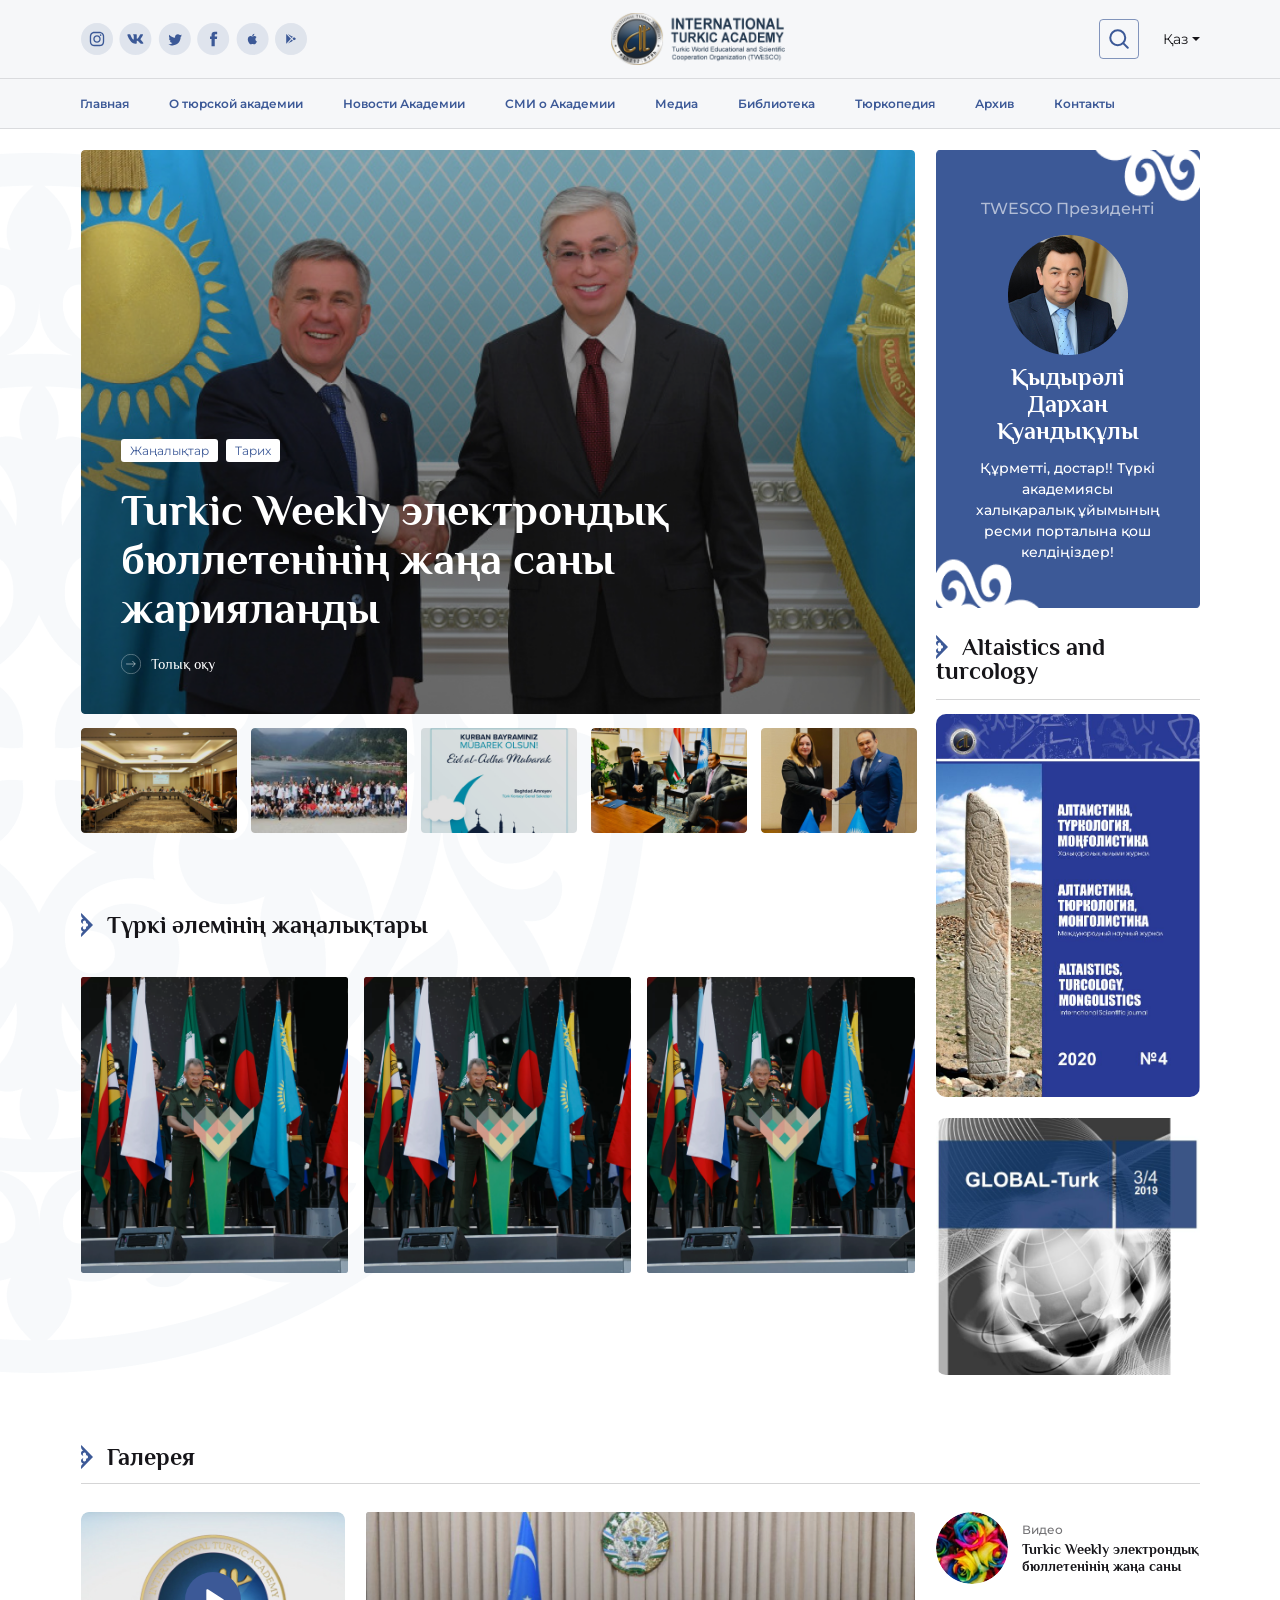
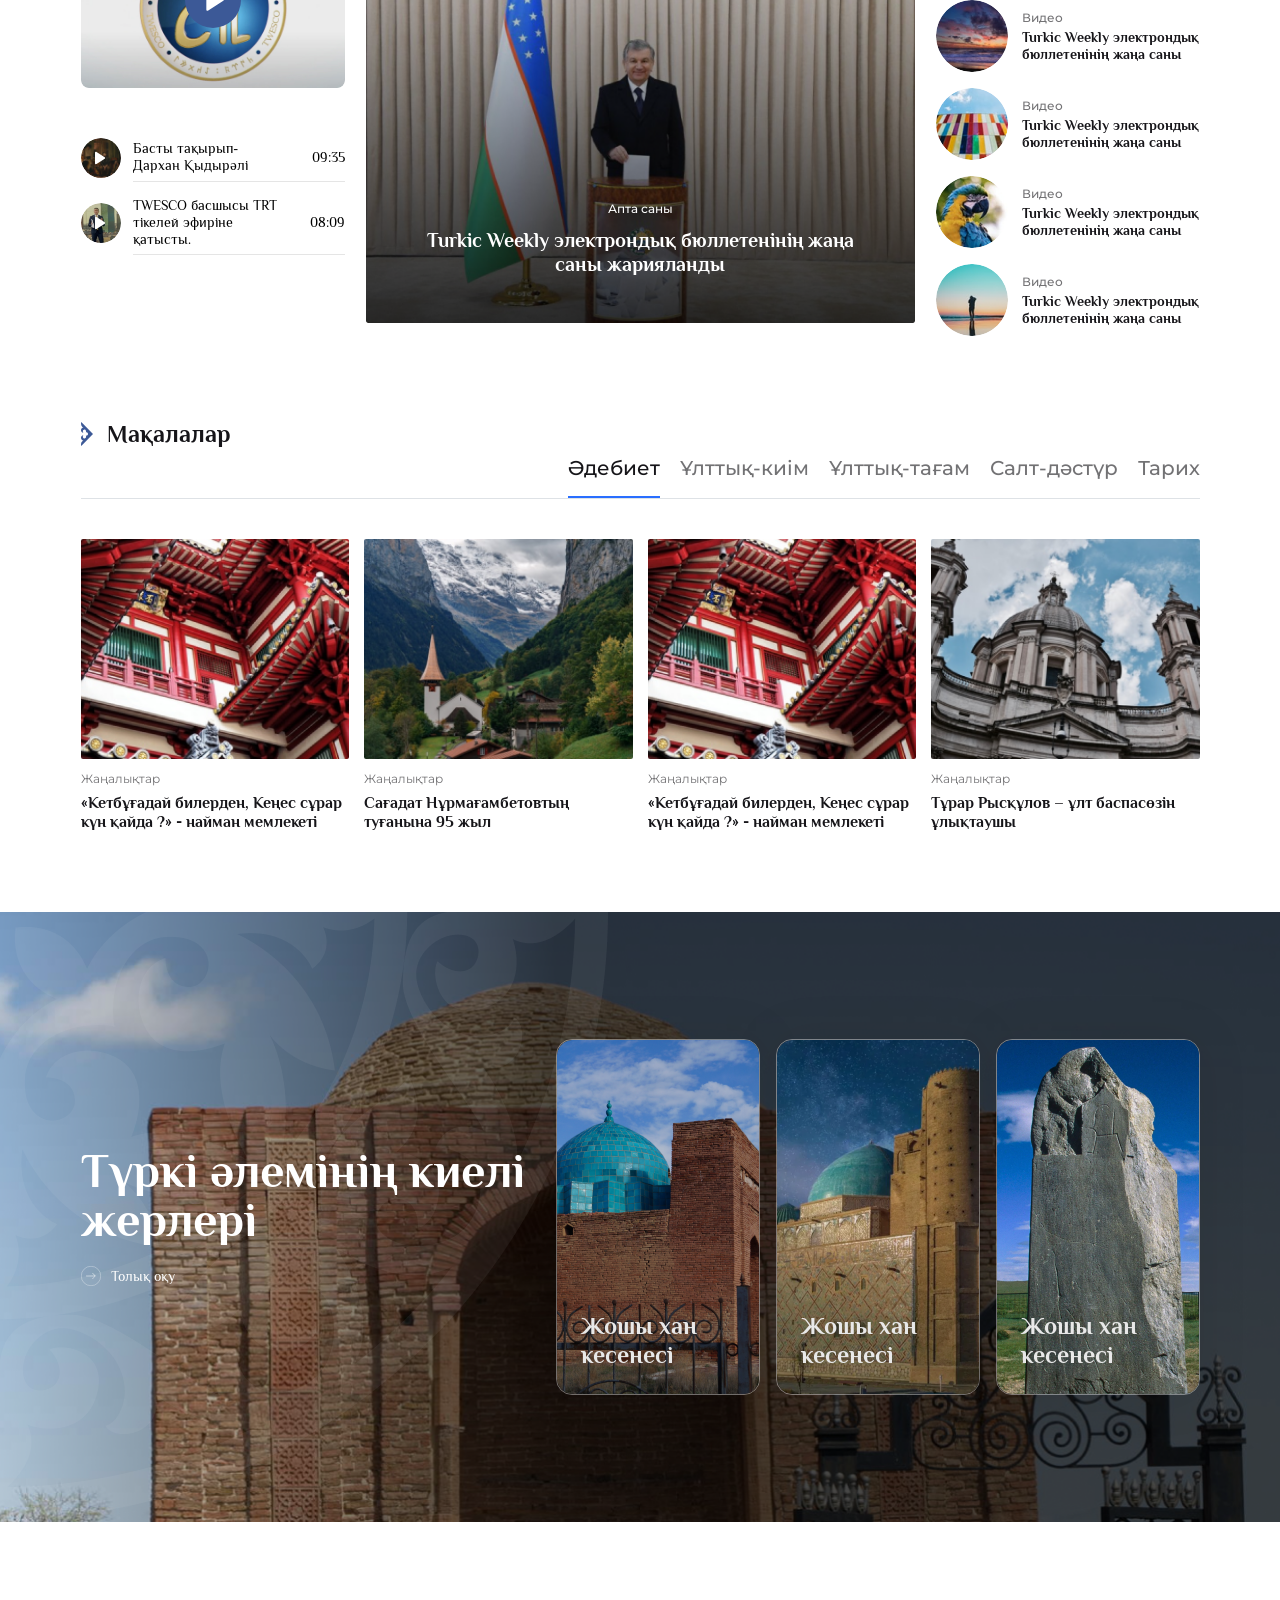
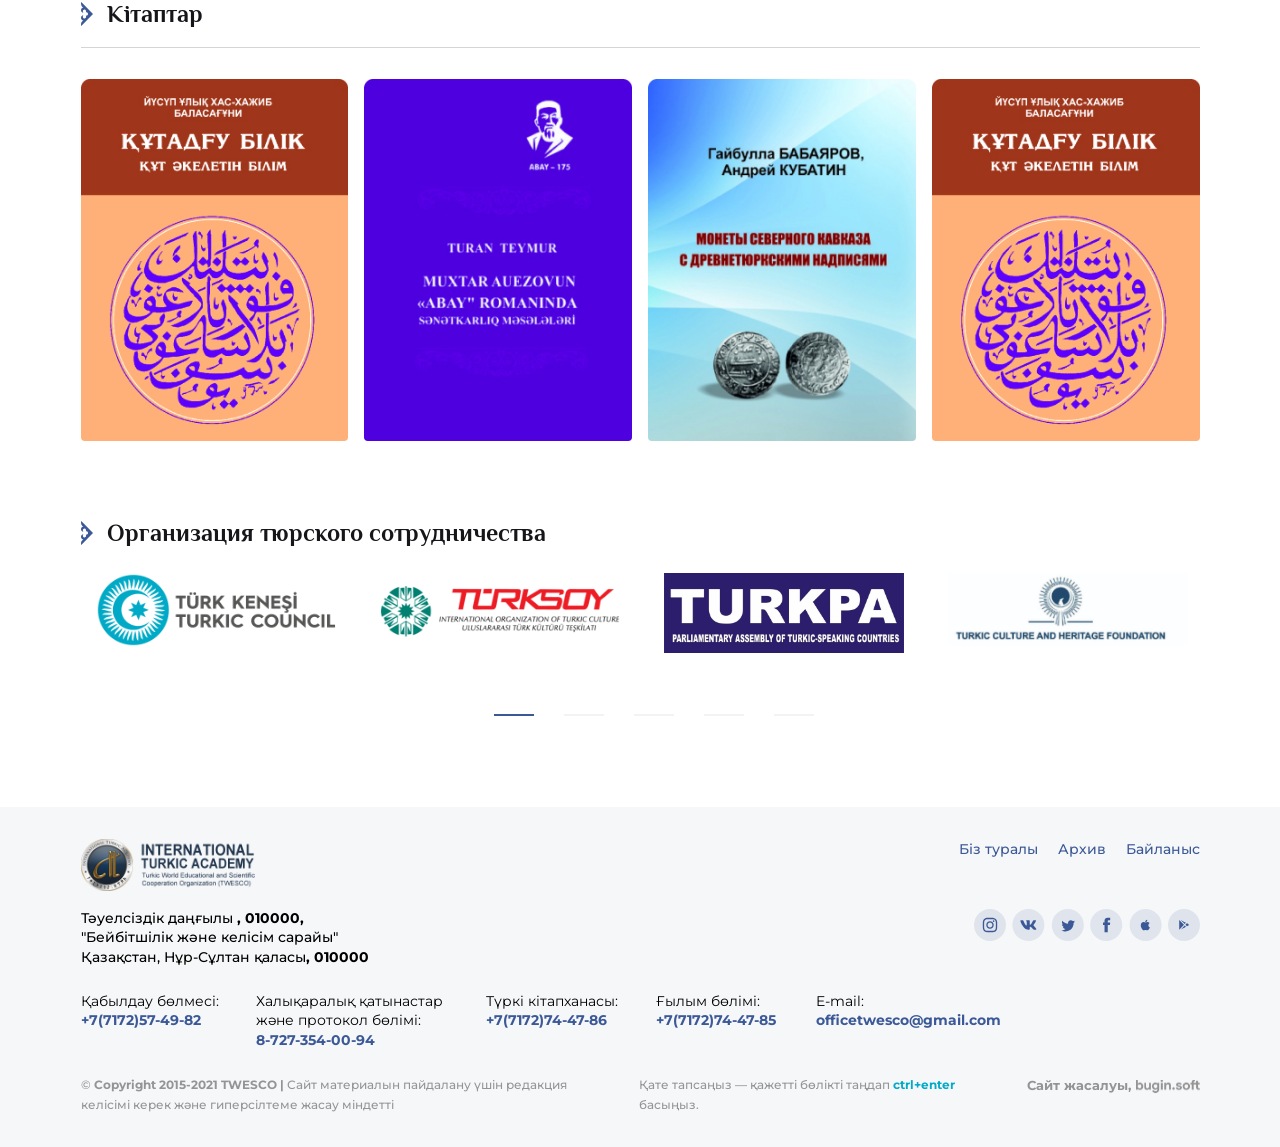
==== commit a522c77c: "done without flip" ====
--- a/index.html
+++ b/index.html
@@ -144,7 +144,9 @@
                     <a href="" class="header__link">Архив</a>
                   </li>
                   <li>
-                    <a href="" class="header__link">Контакты</a>
+                    <a href="contactsPage.html" class="header__link"
+                      >Контакты</a
+                    >
                   </li>
                 </ul>
                 <div class="adpt_search"></div>
@@ -219,6 +221,7 @@
                   </div>
                 </div>
               </div>
+              <div class="president_aside_block_adaptive"></div>
               <div class="imgSection">
                 <a href="">
                   <h2 class="subtitle">
@@ -245,18 +248,20 @@
             </div>
             <div class="col-lg-3">
               <aside class="d-flex flex-wrap d-lg-block mt-4 mt-lg-0">
-                <a href="" class="president_aside_block">
-                  <img class="president_back" src="img/subtract.png" alt="" />
-                  <div class="president_aside_item">
-                    <p class="speciality">TWESCO Президенті</p>
-                    <img class="president_img" src="img/man.png" alt="" />
-                    <p class="president_name">Қыдырәлі Дархан Қуандықұлы</p>
-                    <p class="president_text">
-                      Құрметті, достар!! Түркі академиясы халықаралық ұйымының
-                      ресми порталына қош келдіңіздер!
-                    </p>
-                  </div>
-                </a>
+                <div class="president_aside_block_main">
+                  <a href="" class="president_aside_block">
+                    <img class="president_back" src="img/subtract.png" alt="" />
+                    <div class="president_aside_item">
+                      <p class="speciality">TWESCO Президенті</p>
+                      <img class="president_img" src="img/man.png" alt="" />
+                      <p class="president_name">Қыдырәлі Дархан Қуандықұлы</p>
+                      <p class="president_text">
+                        Құрметті, достар!! Түркі академиясы халықаралық ұйымының
+                        ресми порталына қош келдіңіздер!
+                      </p>
+                    </div>
+                  </a>
+                </div>
                 <div class="second_aside_block">
                   <a href="">
                     <h2 class="subtitle bb">
@@ -268,7 +273,13 @@
                       Altaistics and turcology
                     </h2>
                   </a>
-                  <div class="d-block d-sm-flex d-lg-block">
+                  <div
+                    class="
+                      magaz_img_block
+                      d-block d-sm-flex d-lg-block
+                      justify-content-center
+                    "
+                  >
                     <a class="magaz_img mt-3 me-3 me-lg-0 mb-4" href="">
                       <img src="img/newsList/magazin_img.jpg" alt="" />
                     </a>
@@ -287,7 +298,7 @@
           <div class="row">
             <div class="col-lg-12">
               <a href="mediaPage.html">
-                <h2 class="subtitle bb pb-4">
+                <h2 class="subtitle bb pb-3">
                   <img
                     class="ornament_img"
                     src="img/icons/ornament.svg"
--- a/css/style.css
+++ b/css/style.css
@@ -1 +1 @@
-@charset "UTF-8";@import url("https://fonts.googleapis.com/css2?family=Montserrat&family=Philosopher&display=swap");@import url("https://fonts.googleapis.com/css2?family=Lato&display=swap");@import url("https://fonts.googleapis.com/css2?family=Inter&display=swap");*{padding:0;margin:0;border:0}*,:after,:before{-moz-box-sizing:border-box;-webkit-box-sizing:border-box;box-sizing:border-box}:active,:focus{outline:none}a:active,a:focus{outline:none}aside,footer,header,nav{display:block}body,html{width:100%;font-size:100%;line-height:1;font-size:14px;-ms-text-size-adjust:100%;-moz-text-size-adjust:100%;-webkit-text-size-adjust:100%;font-family:"Montserrat", sans-serif}button,input,textarea{font-family:inherit}input::-ms-clear{display:none}button{cursor:pointer}button::-moz-focus-inner{padding:0;border:0}a,a:visited{text-decoration:none}a:hover{text-decoration:none}ul li{list-style:none}img{vertical-align:top}h1,h2,h3,h4,h5,h6{font-size:inherit;font-weight:400}:root{--blue:#3c5997}header{background:#f6f7f9;border-bottom:1px solid #1615191f}.header__container{margin:0px auto;padding:4px 0px}.header{position:fixed;width:100%;top:0;left:0;z-index:50}.header:before{content:"";position:absolute;top:0;left:0;width:100%;height:100%;background-color:#5e5373;z-index:2}.header__body{position:relative;display:-webkit-box;display:-ms-flexbox;display:flex;-webkit-box-pack:justify;-ms-flex-pack:justify;justify-content:space-between;-webkit-box-align:center;-ms-flex-align:center;align-items:center}.header__logo{-webkit-box-flex:0;-ms-flex:0 0 60px;flex:0 0 60px;border-radius:50%;overflow:hidden;position:relative;z-index:3}.header__logo img{max-width:100%;display:block}.header__burger{display:none}.header__menu{display:-webkit-box;display:-ms-flexbox;display:flex;-webkit-box-align:center;-ms-flex-align:center;align-items:center;z-index:4}@media (max-width:992px){.header__menu{-webkit-box-align:start;-ms-flex-align:start;align-items:flex-start;-webkit-box-orient:vertical;-webkit-box-direction:normal;-ms-flex-direction:column;flex-direction:column}}.header__list{display:-webkit-box;display:-ms-flexbox;display:flex;position:relative;-ms-flex-wrap:wrap;flex-wrap:wrap;z-index:2;margin:0px 0px 0px 0px;padding:0px 0px 0px 0px}.header__list li{list-style:none;margin:0px 0px 0px 0px;-webkit-transition:all ease 0.2s;-o-transition:all ease 0.2s;transition:all ease 0.2s}.header__list li:hover{color:#3c5997;background:#e6ecfa;border-radius:4px 4px 0px 0px}@media (max-width:992px){.header__list li:hover{background:unset!important}}.header__list li:hover .menu_drop{display:block}.header__link{display:block;color:#000000;text-decoration:none;font-family:"Montserrat", sans-serif;font-weight:600;font-size:12px;line-height:15px;color:#3c5997;-webkit-transition:all ease 0.3s;-o-transition:all ease 0.3s;transition:all ease 0.3s;white-space:nowrap;transition:all ease 0.3s;padding:13px 20px}.menu_drop{display:none;position:absolute;padding:16px 15px 4px 15px;background-color:#e6ecfa;border-radius:0px 4px 4px 4px;top:40px}.menu_drop ul{padding:0px 0px}.menu_drop ul li a{font-size:12px;line-height:15px;display:-webkit-box;display:-ms-flexbox;display:flex;-webkit-box-align:center;-ms-flex-align:center;align-items:center;color:#000000;-webkit-transition:all ease 0.3s;-o-transition:all ease 0.3s;transition:all ease 0.3s;padding:0px 40px 0px 0px;margin:0px 0px 15px 0px}.menu_drop ul li a:hover{color:#3c5997}@media (max-width:992px){body.lock{overflow:hidden}.header__body{height:unset}.header__container{padding:0px 0px}.header__logo{-webkit-box-flex:0;-ms-flex:0 0 40px;flex:0 0 40px}.header__burger{display:block;position:relative;width:30px;height:20px;z-index:3;margin:0px 0px 0px 15px}.header__burger span{position:absolute;background-color:#000000;position:absolute;left:0;width:100%;height:2px;top:9px;-webkit-transition:all 0.3s ease 0s;-o-transition:all 0.3s ease 0s;transition:all 0.3s ease 0s}.header__burger:after,.header__burger:before{content:"";background-color:#000000;position:absolute;width:100%;height:2px;left:0;-webkit-transition:all 0.3s ease 0s;-o-transition:all 0.3s ease 0s;transition:all 0.3s ease 0s}.header__burger:before{top:0}.header__burger:after{bottom:0}.header__burger.active span{-webkit-transform:scale(0);-ms-transform:scale(0);transform:scale(0)}.header__burger.active:before{-webkit-transform:rotate(45deg);-ms-transform:rotate(45deg);transform:rotate(45deg);top:9px}.header__burger.active:after{-webkit-transform:rotate(-45deg);-ms-transform:rotate(-45deg);transform:rotate(-45deg);bottom:9px}.header__menu{position:fixed;top:-100%;left:0;width:100%;height:100%;overflow:auto;-webkit-transition:all 0.3s ease 0s;-o-transition:all 0.3s ease 0s;transition:all 0.3s ease 0s;background-color:#f6f7f9;padding:80px 10px 20px 10px}.header__menu.active{top:0}.header__list{display:block}.header__link{font-size:16px;padding:5px 10px 9px 0px}.main_social{display:none}.headerUp{border-bottom:unset!important}.search_icon{margin:0px 0px 0px 0px!important}.search_input{display:block!important}}.headerUp{padding:13px 0px;border-bottom:1px solid #1615191f;position:relative;z-index:5;background:#f6f7f9}@media (max-width:992px){.headerUp{padding:7px 0px}}.search_lang{display:-webkit-box;display:-ms-flexbox;display:flex;-webkit-box-align:center;-ms-flex-align:center;align-items:center}.search{display:-webkit-box;display:-ms-flexbox;display:flex;-webkit-box-align:center;-ms-flex-align:center;align-items:center;margin:0px 24px 0px 0px;position:relative}.search_icon{border:1px solid #3c59979f;-webkit-box-sizing:border-box;box-sizing:border-box;border-radius:4px;display:-webkit-box;display:-ms-flexbox;display:flex;-webkit-box-align:center;-ms-flex-align:center;align-items:center;-webkit-box-pack:center;-ms-flex-pack:center;justify-content:center;width:40px;height:40px;cursor:pointer;margin:0px 0px 0px 5px;-webkit-transition:all ease 0.3s;-o-transition:all ease 0.3s;transition:all ease 0.3s}.search_icon:hover{border:1px solid var(--blue)}.search_input{display:none;height:40px;border:1px solid var(--blue);padding:0px 7px;border-radius:3px;position:absolute;right:50px}.search_input.active{display:block}@media (max-width:992px){.search_input{right:unset;left:50px}}.dropdown-toggle{background-color:unset!important;font-size:14px;line-height:17px;display:-webkit-box;display:-ms-flexbox;display:flex;-webkit-box-align:center;-ms-flex-align:center;align-items:center;color:#161519}.social{display:-webkit-box;display:-ms-flexbox;display:flex;-webkit-box-align:center;-ms-flex-align:center;align-items:center}.social_item{margin:0px 6px 0px 0px;-webkit-transition:all ease 0.3s;-o-transition:all ease 0.3s;transition:all ease 0.3s;display:block}.social_item:hover{-webkit-transform:translateY(-4px);-ms-transform:translateY(-4px);transform:translateY(-4px)}.logo img{margin:0px 10px 0px 0px;max-width:100%;min-width:139px}.adpt_social{margin:15px 0px 0px 0px}.adpt_search{margin:15px 0px 0px 0px}main{padding:0px 0px 70px 0px}@media (max-width:768px){main{padding:0px 0px 40px 0px}}.mainSection{background:url("../img/background_img.png") no-repeat;background-position:left}.main_news{position:relative;display:-webkit-box;display:-ms-flexbox;display:flex;-webkit-box-align:end;-ms-flex-align:end;align-items:flex-end;border-radius:4px;overflow:hidden}.main_news_img{position:relative;width:100%}.main_news_img .main_img{width:100%}.main_news_img:after{content:"";position:absolute;left:0;top:0;width:100%;height:100%;background-color:rgba(0, 0, 0, 0.116)}.main_title,h1{font-family:"Philosopher", sans-serif;font-weight:bold;font-size:44px;line-height:49px;color:#ffffff}@media (max-width:768px){.main_title,h1{font-size:34px;line-height:110%}}@media (max-width:465px){.main_title,h1{font-size:22px}}.main_title{-webkit-transition:all ease 0.3s;-o-transition:all ease 0.3s;transition:all ease 0.3s}.main_title:hover{color:#e4e4e4}.main_news_content{display:-webkit-box;display:-ms-flexbox;display:flex;-webkit-box-orient:vertical;-webkit-box-direction:normal;-ms-flex-direction:column;flex-direction:column;position:absolute;left:0;bottom:0;width:100%;padding:0px 40px 40px 40px}@media (max-width:768px){.main_news_content{padding:0px 20px 20px 20px}}.theme_block{display:-webkit-box;display:-ms-flexbox;display:flex;margin:0px 0px 24px 0px}@media (max-width:465px){.theme_block{margin:0px 0px 14px 0px}}.theme_block a{display:block;width:-webkit-fit-content;width:-moz-fit-content;width:fit-content;background:#ffffff;border-radius:3px;padding:4px 9px;font-size:12px;line-height:15px;color:#3c5997;margin:0px 8px 0px 0px;-webkit-transition:all ease 0.3s;-o-transition:all ease 0.3s;transition:all ease 0.3s}.theme_block a:hover{-webkit-transform:translateY(-4px);-ms-transform:translateY(-4px);transform:translateY(-4px)}.read_more{display:-webkit-box;display:-ms-flexbox;display:flex;-webkit-box-align:center;-ms-flex-align:center;align-items:center;font-size:14px;line-height:17px;color:#ffffff;width:-webkit-fit-content;width:-moz-fit-content;width:fit-content}.read_more:hover{color:#ffffff}.read_more:hover .read_more_img{-webkit-transform:translateX(4px);-ms-transform:translateX(4px);transform:translateX(4px)}.read_more img{margin:0px 8px 0px 0px}.read_more_img{-webkit-transition:all ease 0.3s;-o-transition:all ease 0.3s;transition:all ease 0.3s}.slick-slider{min-width:0}.slick-list{overflow:hidden;margin:0 -7px}.slick-track{display:-webkit-box;display:-ms-flexbox;display:flex}.slider{position:relative}@media (max-width:767px){.slider{padding:0px 0px}}.slider .slick-arrow{position:absolute;top:50%;margin:-30px 0px 0px 0px;z-index:10;font-size:0;width:30px;height:60px;outline:none;cursor:pointer}.slider .slick-arrow.slick-prev{left:0;background:url("../img/sl-arrow_l.svg") 0 0/100% no-repeat}.slider .slick-arrow.slick-next{right:0;background:url("../img/sl-arrow_r.svg") 0 0/100% no-repeat}.slider .slick-arrow.slick-disabled{opacity:0.2}.slider__item{padding:0px 0px;outline:none;margin:0px 7px}.slider__item img{max-width:100%}.slider .slick-dots{display:-webkit-box;display:-ms-flexbox;display:flex;-webkit-box-align:center;-ms-flex-align:center;align-items:center;-webkit-box-pack:center;-ms-flex-pack:center;justify-content:center}.slider .slick-dots li{list-style:none;margin:0px 10px}.slider .slick-dots button{font-size:0;width:10px;height:10px;background-color:#fff;border-radius:50%}.slider .slick-dots li.slick-active button{background-color:transparent;border:1px solid #fff}.slider_news_img{display:block;width:100%;max-width:190px;max-height:120px;border-radius:4px;overflow:hidden;position:relative}@media (max-width:450px){.slider_news_img{max-width:200px}}.slider_news_img:hover:after{background-color:rgba(0, 0, 0, 0)}.slider_news_img img{width:100%;height:100%;max-width:190px;max-height:120px;-o-object-fit:cover;object-fit:cover}@media (max-width:450px){.slider_news_img img{max-width:200px}}.slider_news_img:after{content:"";position:absolute;left:0;top:0;width:100%;height:100%;background-color:rgba(0, 0, 0, 0.116);-webkit-transition:all ease 0.3s;-o-transition:all ease 0.3s;transition:all ease 0.3s}.subtitle{font-family:"Philosopher", sans-serif;font-weight:bold;font-size:24px;line-height:100%;color:#161519}@media (max-width:1200px){.subtitle{font-size:21px}}.ornament_img{margin:0px 8px 0px 0px}@media (max-width:1200px){.ornament_img{margin:0px 5px 0px 0px}}.imgSection{margin:80px 0px 0px 0px}@media (max-width:1200px){.imgSection{margin:50px 0px 0px 0px}}@media (max-width:768px){.imgSection{margin:25px 0px 0px 0px}}.imgSection_block{display:-ms-grid;display:grid;-ms-grid-columns:1fr 1fr 1fr;grid-template-columns:1fr 1fr 1fr;-webkit-column-gap:16px;column-gap:16px;margin:40px 0px 0px 0px}@media (max-width:1200px){.imgSection_block{margin:25px 0px 0px 0px}}@media (max-width:768px){.imgSection_block{margin:15px 0px 0px 0px;-webkit-column-gap:8px;column-gap:8px}}.imgSection_block a{display:block;position:relative;max-height:328px;overflow:hidden;border-radius:2px;width:100%}.imgSection_block a:after{content:"";position:absolute;left:0;top:0;width:100%;height:100%;background-color:rgba(0, 0, 0, 0.116);-webkit-transition:all ease 0.3s;-o-transition:all ease 0.3s;transition:all ease 0.3s}.imgSection_block a:hover:after{background-color:rgba(0, 0, 0, 0)}.imgSection_block a img{width:100%;max-width:100%;max-height:382px;-o-object-fit:cover;object-fit:cover}.president_aside_block{display:block;position:relative;padding:49px 40px 31px 40px}.president_back{position:absolute;left:0;top:0;width:100%;height:100%;z-index:-1;-o-object-fit:fill;object-fit:fill}.president_aside_item{display:-webkit-box;display:-ms-flexbox;display:flex;-webkit-box-orient:vertical;-webkit-box-direction:normal;-ms-flex-direction:column;flex-direction:column;-webkit-box-align:center;-ms-flex-align:center;align-items:center}.speciality{font-weight:500;font-size:16px;line-height:20px;color:#ffffff;opacity:0.6;margin:0px 0px 16px 0px}.president_img{max-width:120px;max-height:120px;margin:0px 0px 8px 0px}.president_name{font-family:"Philosopher", sans-serif;font-weight:bold;font-size:24px;line-height:27px;text-align:center;color:#ffffff}.president_text{font-weight:500;font-size:14px;line-height:150%;text-align:center;color:#ffffff}.subtitle.bb{border-bottom:1px solid #1615192d;padding:0px 0px 16px 0px}.magaz_img{overflow:hidden;display:block;border-radius:10px}.magaz_img img{-o-object-fit:contain;object-fit:contain;width:100%;height:100%;max-height:448px}.second_aside_block{margin:27px 0px 0px 0px;width:100%}@media (max-width:992px){.second_aside_block{margin:40px 0px 5px 0px}}.section2{margin:70px 0px 70px 0px}@media (max-width:992px){.section2{margin:40px 0px 40px 0px}}@media (max-width:768px){.section2{margin:25px 0px 30px 0px}}.video_slider{margin:0px 0px 50px 0px}@media (max-width:768px){.video_slider{margin:0px 0px 30px 0px}}.video_slider .slick-next:before{content:url("../img/icon/arrLeft.svg")}.video_slider .slick-prev:before{content:url("../img/icon/arrRight.svg")}.video_slider .slick-next,.video_slider .slick-prev{background:unset}.video_slider .slick-prev{top:auto;bottom:58%;left:-63px;z-index:1}@media (max-width:1200px){.video_slider .slick-prev{left:-30px}}@media (max-width:768px){.video_slider .slick-prev{left:0px}}.video_slider .slick-next{top:auto;bottom:58%;right:-63px;z-index:1;left:unset}@media (max-width:1200px){.video_slider .slick-next{right:-30px}}@media (max-width:768px){.video_slider .slick-next{right:0px}}@-webkit-keyframes modal-video{0%{opacity:0}to{opacity:1}}@keyframes modal-video{0%{opacity:0}to{opacity:1}}@-webkit-keyframes modal-video-inner{0%{-webkit-transform:translate(0, 100px);transform:translate(0, 100px)}to{-webkit-transform:translate(0, 0);transform:translate(0, 0)}}@keyframes modal-video-inner{0%{-webkit-transform:translate(0, 100px);transform:translate(0, 100px)}to{-webkit-transform:translate(0, 0);transform:translate(0, 0)}}.modal-video{position:fixed;top:0;left:0;width:100%;height:100%;background-color:rgba(0, 0, 0, 0.5);z-index:1000000;cursor:pointer;opacity:1;-webkit-animation-timing-function:ease-out;animation-timing-function:ease-out;-webkit-animation-duration:0.3s;animation-duration:0.3s;-webkit-animation-name:modal-video;animation-name:modal-video;-webkit-transition:opacity 0.3s ease-out;-moz-transition:opacity 0.3s ease-out;-ms-transition:opacity 0.3s ease-out;-o-transition:opacity 0.3s ease-out;transition:opacity 0.3s ease-out}.modal-video-close{opacity:0}.modal-video-close .modal-video-movie-wrap{-webkit-transform:translate(0, 100px);-moz-transform:translate(0, 100px);-ms-transform:translate(0, 100px);-o-transform:translate(0, 100px);transform:translate(0, 100px)}.modal-video-body{max-width:940px;width:100%;height:100%;margin:0 auto;display:table}.modal-video-inner{display:table-cell;vertical-align:middle;width:100%;height:100%}.modal-video-movie-wrap{width:100%;height:0;position:relative;padding-bottom:56.25%;background-color:#333;-webkit-animation-timing-function:ease-out;animation-timing-function:ease-out;-webkit-animation-duration:0.3s;animation-duration:0.3s;-webkit-animation-name:modal-video-inner;animation-name:modal-video-inner;-webkit-transform:translate(0, 0);-moz-transform:translate(0, 0);-ms-transform:translate(0, 0);-o-transform:translate(0, 0);transform:translate(0, 0);-webkit-transition:-webkit-transform 0.3s ease-out;-moz-transition:-moz-transform 0.3s ease-out;-ms-transition:-ms-transform 0.3s ease-out;-o-transition:-o-transform 0.3s ease-out;transition:-webkit-transform 0.3s ease-out;-o-transition:transform 0.3s ease-out;transition:transform 0.3s ease-out;transition:transform 0.3s ease-out, -webkit-transform 0.3s ease-out}.modal-video-movie-wrap iframe{position:absolute;top:0;left:0;width:100%;height:100%}.modal-video-close-btn{position:absolute;z-index:2;top:-35px;right:-35px;display:inline-block;width:35px;height:35px;overflow:hidden;border:none;background:transparent}.modal-video-close-btn:before{-webkit-transform:rotate(45deg);-ms-transform:rotate(45deg);transform:rotate(45deg)}.modal-video-close-btn:after{-webkit-transform:rotate(-45deg);-ms-transform:rotate(-45deg);transform:rotate(-45deg)}.modal-video-close-btn:after,.modal-video-close-btn:before{content:"";position:absolute;height:2px;width:100%;top:50%;left:0;margin-top:-1px;background:#fff;border-radius:5px;margin-top:-6px}.js-video-button{cursor:pointer;position:relative}.play_icon{position:absolute;width:100%;height:100%;left:0;top:0;display:-webkit-box;display:-ms-flexbox;display:flex;-webkit-box-align:center;-ms-flex-align:center;align-items:center;-webkit-box-pack:center;-ms-flex-pack:center;justify-content:center}.play_icon:hover img{-webkit-transform:scale(1.1);-ms-transform:scale(1.1);transform:scale(1.1)}.play_icon img{width:56px;height:56px;-webkit-transition:all ease 0.3s;-o-transition:all ease 0.3s;transition:all ease 0.3s}.little_modal_video{margin:45px 0px 0px 0px}@media (max-width:992px){.little_modal_video{margin:15px 0px 15px 0px}}.little_video_item{margin:0px 0px 8px 0px}.little_video_item .title{font-family:"Philosopher", sans-serif;font-size:14px;line-height:120%;color:#000000;margin:0px 25px 0px 0px}.little_video_item .time{font-family:"Philosopher", sans-serif;font-size:14px;line-height:120%;color:#000000;margin:0px 0px}.little_video_item:hover .little_play img{-webkit-transform:scale(1.2);-ms-transform:scale(1.2);transform:scale(1.2)}.little_video_item .text{display:-webkit-box;display:-ms-flexbox;display:flex;-webkit-box-align:center;-ms-flex-align:center;align-items:center;border-bottom:1px solid #e5e5e5;padding:7px 0px;margin:0px 0px 0px 12px}.img_play_block{position:relative;overflow:hidden;border-radius:50%;max-width:40px;min-width:40px;max-height:40px;min-height:40px}.img_play_block .img_play{max-width:40px;min-width:40px;max-height:40px;min-height:40px}.img_play_block .little_play{position:absolute;width:100%;height:100%;left:0;top:0;display:-webkit-box;display:-ms-flexbox;display:flex;-webkit-box-align:center;-ms-flex-align:center;align-items:center;-webkit-box-pack:center;-ms-flex-pack:center;justify-content:center}.img_play_block .little_play img{-webkit-transition:all ease 0.3s;-o-transition:all ease 0.3s;transition:all ease 0.3s;max-width:11px;max-height:14px}.main_modal_video{border-radius:8px;overflow:hidden;min-width:168px}.video_img{width:100%;height:100%;max-height:220px;-o-object-fit:cover;object-fit:cover}.section2_main_block{display:block;position:relative;overflow:hidden;border-radius:2px;max-height:455px}.section2_main_block:hover img{-webkit-transform:scale(1.1);-ms-transform:scale(1.1);transform:scale(1.1)}.section2_main_block img{width:100%;-webkit-transition:all ease 0.3s;-o-transition:all ease 0.3s;transition:all ease 0.3s}.section2_main_block .text{position:absolute;left:0;bottom:0;width:100%;display:-webkit-box;display:-ms-flexbox;display:flex;-webkit-box-orient:vertical;-webkit-box-direction:normal;-ms-flex-direction:column;flex-direction:column;-webkit-box-align:center;-ms-flex-align:center;align-items:center;padding:0px 40px 40px 40px}.section2_main_block .text .mini_label{font-weight:500;font-size:12px;line-height:15px;color:#ffffff;margin:0px 0px 12px 0px;text-align:center}.section2_main_block .text .title{font-family:"Philosopher", sans-serif;font-style:normal;font-weight:bold;font-size:20px;line-height:120%;text-align:center;color:#ffffff}.video_list_item{margin:0px 0px 16px 0px}.video_list_item .video_list_img{border-radius:50%;overflow:hidden;min-width:72px;min-height:72px;max-width:72px;max-height:72px}.video_list_item .video_list_img img{-o-object-fit:cover;object-fit:cover;min-width:72px;min-height:72px;max-width:72px;max-height:72px}.video_list_item .label{font-weight:500;font-size:12px;line-height:15px;color:#161519;opacity:0.6;margin:0px 0px 4px 0px}.video_list_item .title{font-family:"Philosopher", sans-serif;font-weight:bold;font-size:14px;line-height:120%;color:#161519;overflow:hidden;max-height:32px}.video_list{-webkit-column-gap:15px;column-gap:15px}@media (max-width:992px){.video_list{display:-ms-grid;display:grid;-ms-grid-columns:1fr 1fr;grid-template-columns:1fr 1fr}}@media (max-width:420px){.video_list{-ms-grid-columns:1fr;grid-template-columns:1fr}}.title_tabs{display:-webkit-box;display:-ms-flexbox;display:flex;-webkit-box-orient:vertical;-webkit-box-direction:normal;-ms-flex-direction:column;flex-direction:column;margin:0px 0px 40px 0px}@media (max-width:992px){.title_tabs{margin:0px 0px 20px 0px}}.nav-tabs{-webkit-box-pack:end;-ms-flex-pack:end;justify-content:flex-end}@media (max-width:992px){.nav-tabs{-webkit-box-pack:start;-ms-flex-pack:start;justify-content:flex-start}}.nav-tabs .nav-link{font-weight:500;font-size:20px;line-height:120%;color:#161519;opacity:0.6;padding:0px 0px 16px 0px;margin:0px 0px 0px 20px;-webkit-transition:all ease 0.3s;-o-transition:all ease 0.3s;transition:all ease 0.3s}@media (max-width:992px){.nav-tabs .nav-link{padding:0px 0px 5px 0px;margin:0px 20px 8px 0px}}.nav-tabs .nav-link:active{border:none}.nav-tabs .nav-link:focus{border:none}.nav-tabs .nav-link:hover{border:none;opacity:1;border-bottom:2px solid #296eff}.nav-tabs .nav-link.active{border-bottom:2px solid #296eff;border-top:none;border-left:none;border-right:none;opacity:1}.tabs_news{display:-ms-grid;display:grid;-ms-grid-columns:1fr 1fr 1fr 1fr;grid-template-columns:1fr 1fr 1fr 1fr;-webkit-column-gap:15px;column-gap:15px;row-gap:20px}@media (max-width:992px){.tabs_news{-ms-grid-columns:1fr 1fr;grid-template-columns:1fr 1fr}}@media (max-width:455px){.tabs_news{-ms-grid-columns:1fr;grid-template-columns:1fr}}.news_item{display:-webkit-box;display:-ms-flexbox;display:flex;-webkit-box-orient:vertical;-webkit-box-direction:normal;-ms-flex-direction:column;flex-direction:column}.news_item img{border-radius:2px;width:100%;max-width:350px;max-height:220px;min-height:220px;-o-object-fit:cover;object-fit:cover}@media (max-width:768px){.news_item img{max-height:190px;min-height:190px}}@media (max-width:455px){.news_item img{max-width:unset!important;min-height:150px;max-height:190px}}.news_item .news_item_label{font-size:12px;line-height:15px;color:#161519;opacity:0.6;margin:12px 0px 8px 0px}.news_item .news_item_text{font-family:"Philosopher", sans-serif;font-weight:bold;font-size:16px;line-height:120%;color:#161519;overflow:hidden;max-height:37.5px}.section3{margin:0px 0px 80px 0px}@media (max-width:992px){.section3{margin:0px 0px 50px 0px}}.section4{background:url("../img/background4.png") no-repeat;background-size:cover;position:relative;padding:127px 0px;overflow:hidden;margin:0px 0px 80px 0px}@media (max-width:768px){.section4{padding:50px 0px;margin:0px 0px 30px 0px}}.section4 .ornament_img{position:absolute;left:0;bottom:0;width:100%;height:100%;z-index:1;pointer-events:none}.cards_block{display:-ms-grid;display:grid;-ms-grid-columns:1fr 1fr 1fr;grid-template-columns:1fr 1fr 1fr;-webkit-column-gap:16px;column-gap:16px;row-gap:16px}@media (max-width:768px){.cards_block{-ms-grid-columns:1fr 1fr;grid-template-columns:1fr 1fr}}@media (max-width:425px){.cards_block{-ms-grid-columns:1fr;grid-template-columns:1fr;justify-items:center}}.cards_item{position:relative;display:block;border:1px solid rgba(255, 255, 255, 0.4);-webkit-box-sizing:border-box;box-sizing:border-box;-webkit-filter:drop-shadow(0px 0px 24px rgba(0, 0, 0, 0.08));filter:drop-shadow(0px 0px 24px rgba(0, 0, 0, 0.08));border-radius:16px;max-width:227px;overflow:hidden;position:relative;z-index:3}@media (max-width:768px){.cards_item{max-height:270px}}@media (max-width:425px){.cards_item{max-width:unset;width:100%}}.cards_item:after{content:"";position:absolute;left:0;top:0;width:100%;height:100%;background-color:rgba(0, 0, 0, 0.089)}.cards_item img{-webkit-transition:all ease 0.3s;-o-transition:all ease 0.3s;transition:all ease 0.3s}@media (max-width:425px){.cards_item img{width:100%}}.cards_item:hover img{-webkit-transform:scale(1.1);-ms-transform:scale(1.1);transform:scale(1.1)}.cards_text{position:absolute;left:0;bottom:0;width:100%;font-family:"Philosopher", sans-serif;font-weight:bold;font-size:24px;line-height:120%;display:-webkit-box;display:-ms-flexbox;display:flex;-webkit-box-align:end;-ms-flex-align:end;align-items:flex-end;color:#ffffff;padding:0px 24px 24px 24px}.main_title.font-48{font-size:48px}@media (max-width:768px){.main_title.font-48{font-size:35px!important}}.book_item{margin:0px 0px;overflow:hidden;border-radius:4px}.book_item img{max-width:100%}.books_block{display:-ms-grid;display:grid;-ms-grid-columns:1fr 1fr 1fr 1fr;grid-template-columns:1fr 1fr 1fr 1fr;-webkit-column-gap:16px;column-gap:16px;row-gap:16px;margin:24px 0px 80px 0px}@media (max-width:992px){.books_block{margin:14px 0px 40px 0px}}@media (max-width:768px){.books_block{-ms-grid-columns:1fr 1fr;grid-template-columns:1fr 1fr}}@media (max-width:380px){.books_block{-ms-grid-columns:1fr;grid-template-columns:1fr;justify-items:center}}.section6{margin:0px 0px 80px 0px}@media (max-width:992px){.section6{margin:0px 0px 40px 0px}}.section6 .slick-slider{min-width:0}.section6 .slick-list{overflow:hidden}.section6 .slick-track{display:-webkit-box;display:-ms-flexbox;display:flex}.section6 .slider2{position:relative}@media (max-width:767px){.section6 .slider2{padding:0px 0px}}.section6 .slider2 .slick-arrow{position:absolute;top:50%;margin:-30px 0px 0px 0px;z-index:10;font-size:0;width:30px;height:60px;outline:none;cursor:pointer}.section6 .slider2 .slick-arrow.slick-prev{left:0;background:url("../img/sl-arrow_l.svg") 0 0/100% no-repeat}.section6 .slider2 .slick-arrow.slick-next{right:0;background:url("../img/sl-arrow_r.svg") 0 0/100% no-repeat}.section6 .slider2 .slick-arrow.slick-disabled{opacity:0.2}.section6 .slider__item{padding:0px 15px;outline:none}.section6 .slider__item img{max-width:100%}.section6 .slider2 .slick-dots{display:-webkit-box;display:-ms-flexbox;display:flex;-webkit-box-align:center;-ms-flex-align:center;align-items:center;-webkit-box-pack:center;-ms-flex-pack:center;justify-content:center;margin:50px 0px 0px 0px}@media (max-width:768px){.section6 .slider2 .slick-dots{margin:25px 0px 0px 0px}}.section6 .slider2 .slick-dots li{list-style:none;margin:0px 15px}@media (max-width:768px){.section6 .slider2 .slick-dots li{margin:0px 7px}}.section6 .slider2 .slick-dots button{font-size:0;width:40px;height:2px;background-color:#f3f3f3;-webkit-transition:all ease 0.2s;-o-transition:all ease 0.2s;transition:all ease 0.2s}.section6 .slider2 .slick-dots button:hover{background-color:var(--blue)}.section6 .slider2 .slick-dots li.slick-active button{background-color:transparent;background-color:var(--blue)}footer{padding:32px 0px;background:#f6f7f9}@media (max-width:768px){footer{padding:32px 0px 15px 0px}}.social1{display:-webkit-box;display:-ms-flexbox;display:flex;-webkit-box-align:center;-ms-flex-align:center;align-items:center;-webkit-box-pack:end;-ms-flex-pack:end;justify-content:flex-end}.social_item1{margin:0px 0px 0px 6px;-webkit-transition:all ease 0.2s;-o-transition:all ease 0.2s;transition:all ease 0.2s;display:block}.social_item1:hover{-webkit-transform:translateY(-4px);-ms-transform:translateY(-4px);transform:translateY(-4px)}@media (max-width:768px){.social_item1{margin:0px 3px 0px 3px}}.footer_up{display:-webkit-box;display:-ms-flexbox;display:flex;-webkit-box-pack:justify;-ms-flex-pack:justify;justify-content:space-between;margin:0px 0px 10px 0px}@media (max-width:768px){.footer_up{-webkit-box-orient:vertical;-webkit-box-direction:normal;-ms-flex-direction:column;flex-direction:column;-webkit-box-pack:center;-ms-flex-pack:center;justify-content:center;-webkit-box-align:center;-ms-flex-align:center;align-items:center}}.footer_up .left a{display:block;margin:0px 0px 18px 0px}@media (max-width:768px){.footer_up .left a{text-align:center}}.footer_up .left .text{font-weight:500;font-size:14px;line-height:140%;color:#000000}@media (max-width:768px){.footer_up .left .text{text-align:center}}.footer_up .left .text span{font-weight:bold}.footer_up .right .footer_menu{margin:0px 0px 50px 0px;display:-webkit-box;display:-ms-flexbox;display:flex;-ms-flex-wrap:wrap;flex-wrap:wrap}@media (max-width:768px){.footer_up .right .footer_menu{margin:0px 0px 30px 0px}}.footer_up .right .footer_menu a{display:block;font-weight:500;font-size:14px;line-height:20px;color:#3c5997;margin:0px 0px 0px 20px;-webkit-transition:all ease 0.3s;-o-transition:all ease 0.3s;transition:all ease 0.3s}.footer_up .right .footer_menu a:hover{-webkit-transform:translateY(-4px);-ms-transform:translateY(-4px);transform:translateY(-4px)}@media (max-width:768px){.footer_up .right .footer_menu a{margin:0px 10px 0px 10px}}.footer_middle{margin:0px 0px 25px 0px}@media (max-width:768px){.footer_middle{margin:20px 0px 20px 0px}}.footer_middle ul{display:-ms-grid;display:grid;-ms-grid-columns:145px 200px 140px 130px 185px;grid-template-columns:145px 200px 140px 130px 185px;-webkit-column-gap:30px;column-gap:30px;row-gap:15px;margin:0px 0px 0px 0px;padding:0px 0px 0px 0px}@media (max-width:1200px){.footer_middle ul{-ms-grid-columns:1fr 1fr 1fr;grid-template-columns:1fr 1fr 1fr}}@media (max-width:768px){.footer_middle ul{-ms-grid-columns:1fr;grid-template-columns:1fr;justify-items:center}}.footer_middle ul li{font-size:14px;line-height:140%;color:#000000;max-width:230px}@media (max-width:768px){.footer_middle ul li{padding:0px 0px 0px 0px;text-align:center}}.footer_middle ul li a{color:var(--blue);font-weight:bold}.footer_middle ul li p{margin:0px 0px 0px 0px}.footer_down{display:-webkit-box;display:-ms-flexbox;display:flex;-webkit-box-pack:justify;-ms-flex-pack:justify;justify-content:space-between}@media (max-width:768px){.footer_down{-webkit-box-orient:vertical;-webkit-box-direction:normal;-ms-flex-direction:column;flex-direction:column;-webkit-box-align:center;-ms-flex-align:center;align-items:center;text-align:center}}.footer_down_item{font-weight:500;font-size:12px;line-height:20px;color:rgba(0, 0, 0, 0.4);margin:0px 0px 0px 0px}@media (max-width:768px){.footer_down_item{margin:0px 0px 10px 0px}}.footer_down_item:nth-child(2){margin:0px 30px}@media (max-width:768px){.footer_down_item:nth-child(2){margin:0px 0px 10px 0px}}.footer_down_item span{font-weight:bold;color:rgba(0, 0, 0, 0.4)}.footer_down_item .blue{color:#03aac7}a.footer_down_item{font-weight:500;display:-webkit-box;display:-ms-flexbox;display:flex;-webkit-box-pack:end;-ms-flex-pack:end;justify-content:flex-end;font-size:13px;font-weight:bold;white-space:nowrap;color:rgba(0, 0, 0, 0.4)}a.footer_down_item span{margin:0px 0px 0px 5px;font-weight:bold}.single_news_title{font-family:"Philosopher", sans-serif;font-style:normal;font-weight:bold;font-size:36px;line-height:120%;display:-webkit-box;display:-ms-flexbox;display:flex;-webkit-box-align:center;-ms-flex-align:center;align-items:center;color:#000000}@media (max-width:768px){.single_news_title{font-size:30px}}.single_news_text{font-weight:300;font-size:20px;line-height:120%;color:#000000;margin:0px 0px 23px 0px;max-width:858px}@media (max-width:768px){.single_news_text{margin:0px 0px 13px 0px;font-size:17px}}.singlePage_img{margin:35px 0px 30px 0px;max-height:500px;overflow:hidden;border-radius:10px}.singlePage_img img{-o-object-fit:cover;object-fit:cover;max-width:100%;width:100%;height:100%}@media (max-width:768px){.singlePage_img{margin:20px 0px 20px 0px}}.single_news_subtitle{font-family:"Philosopher", sans-serif;font-size:28px;line-height:120%;color:#000000}.single_news_subtitle{margin:0px 0px 30px 0px}@media (max-width:768px){.single_news_subtitle{margin:0px 0px 15px 0px}}.aside_menu{background:#e6ecfa;border-radius:10px;padding:25px 18px;min-width:250px;width:100%}.aside_menu ul{padding:0px 0px 0px 0px;margin:0px 0px 0px 0px}.aside_menu ul li{margin:0px 0px 20px 0px}.aside_menu ul li a{font-weight:300;font-size:20px;line-height:100%;color:#222222;-webkit-transition:all ease 0.1s;-o-transition:all ease 0.1s;transition:all ease 0.1s}.aside_menu ul li a:hover{color:var(--blue)}.aside_menu ul li:last-child{margin:0px 0px 0px 0px}.academyNews_block{display:-ms-grid;display:grid;-ms-grid-columns:1fr 1fr 1fr;grid-template-columns:1fr 1fr 1fr;-webkit-column-gap:16px;column-gap:16px;row-gap:30px}@media (max-width:768px){.academyNews_block{-ms-grid-columns:1fr 1fr;grid-template-columns:1fr 1fr;row-gap:25px}}@media (max-width:425px){.academyNews_block{-ms-grid-columns:1fr;grid-template-columns:1fr}}.academyNews_item{display:-webkit-box;display:-ms-flexbox;display:flex;-webkit-box-orient:vertical;-webkit-box-direction:normal;-ms-flex-direction:column;flex-direction:column}.academyNews_item:hover .academyNews_img{-webkit-transform:scale(1.1);-ms-transform:scale(1.1);transform:scale(1.1)}.academyNews_item:hover .academyNews_title{color:var(--blue)}.academyNews_img_block{overflow:hidden;border-radius:10px;max-height:180px;margin:0px 0px 15px 0px}.academyNews_img{-webkit-transition:all ease 0.3s;-o-transition:all ease 0.3s;transition:all ease 0.3s;width:100%;height:100%;min-height:180px;-o-object-fit:cover;object-fit:cover;-o-object-position:center;object-position:center}@media (max-width:992px){.academyNews_img{min-height:150px;max-height:150px}}@media (max-width:425px){.academyNews_img{min-height:165px;max-height:165px}}.times{font-family:"Lato", sans-serif;font-size:14px;line-height:120%;color:#9c9c9c;white-space:nowrap}.times img{margin:0px 8px 0px 0px}.clock_text{margin:0px 20px 0px 0px}.academyNews_title{font-family:"Philosopher", sans-serif;font-weight:bold;font-size:16px;line-height:120%;color:#222222;margin:15px 0px 10px 0px;-webkit-transition:all ease 0.2s;-o-transition:all ease 0.2s;transition:all ease 0.2s;max-height:57.27px;overflow:hidden}@media (max-width:425px){.academyNews_title{margin:10px 0px 7px 0px}}.academyNews_text{font-family:"Philosopher", sans-serif;font-size:14px;line-height:120%;color:#949495;max-height:49.09px;overflow:hidden}.singlePage_img.noBorder{border-radius:unset!important;max-height:590px}.sharing_links{display:-webkit-box;display:-ms-flexbox;display:flex;-webkit-box-align:center;-ms-flex-align:center;align-items:center}@media (max-width:768px){.sharing_links{-webkit-box-orient:vertical;-webkit-box-direction:normal;-ms-flex-direction:column;flex-direction:column;-webkit-box-align:start;-ms-flex-align:start;align-items:flex-start}}.sharing_links div{display:-webkit-box;display:-ms-flexbox;display:flex}.sharing_links p{font-family:"Inter", sans-serif;margin:0px 0px 0px 0px;font-weight:500;font-size:18px;line-height:130%;color:#9c9c9c}@media (max-width:768px){.sharing_links p{margin:0px 0px 6px 0px}}.sharing_links a{display:block;margin:0px 3px 0px 12px;-webkit-transition:all ease 0.2s;-o-transition:all ease 0.2s;transition:all ease 0.2s}@media (max-width:768px){.sharing_links a{margin:0px 10px 3px 0px}}.sharing_links a:hover{-webkit-transform:translateY(-4px);-ms-transform:translateY(-4px);transform:translateY(-4px)}.sharing_links a img{max-width:32px;max-height:32px}.breadcrumb-item{white-space:normal;margin:0px 0px 4px 0px}.breadcrumb-item:last-child:after{display:none}.breadcrumb-item a{font-family:"Montserrat", sans-serif;font-weight:bold;font-size:14px;line-height:120%;color:#000000;-webkit-transition:all ease 0.2s;-o-transition:all ease 0.2s;transition:all ease 0.2s}.breadcrumb-item a:hover{color:var(--blue)}.breadcrumb-item:after{content:url("../img/icons/arr_right.svg");padding:2px 10px 0px 10px}@media (max-width:768px){.breadcrumb{margin:0px 0px 20px 0px}}.booksPage .books_block{margin:30px 0px 30px 0px}@media (max-width:768px){.booksPage .books_block{margin:25px 0px 20px 0px}}.booksPage .book_item{background:#ffffff;-webkit-box-shadow:0px 10px 15px rgba(0, 0, 0, 0.05);box-shadow:0px 10px 15px rgba(0, 0, 0, 0.05);border-radius:10px}.booksPage .book_item img{width:100%;margin:0px 0px 30px 0px}.booksPage .book_item span{font-family:"Philosopher", sans-serif;font-size:20px;line-height:100%;color:#000000;padding:0px 15px 30px 15px;display:block}.load_more{display:-webkit-box;display:-ms-flexbox;display:flex;-webkit-box-align:center;-ms-flex-align:center;align-items:center;-webkit-box-pack:center;-ms-flex-pack:center;justify-content:center;padding:20px 30px;border-radius:30px;background:#ffffff;-webkit-box-shadow:0px 1px 2px rgba(0, 0, 0, 0.05), 0px 15px 30px rgba(0, 0, 0, 0.05);box-shadow:0px 1px 2px rgba(0, 0, 0, 0.05), 0px 15px 30px rgba(0, 0, 0, 0.05);width:-webkit-fit-content;width:-moz-fit-content;width:fit-content;cursor:pointer;-webkit-transition:all ease 0.3s;-o-transition:all ease 0.3s;transition:all ease 0.3s;margin:0px auto}.load_more:hover{-webkit-transform:translateY(-4px);-ms-transform:translateY(-4px);transform:translateY(-4px)}.load_more img{margin:0px 10px 0px 0px}.load_more p{margin:0px 0px 0px 0px;font-weight:normal;font-size:20px;line-height:100%;color:var(--blue)}@media (max-width:768px){.load_more{width:100%}}.book_item.NoBorder{background:#ffffff;-webkit-box-shadow:unset;box-shadow:unset}.book_item.NoBorder img{margin:0px 0px 0px 0px}.read_more{display:-webkit-box;display:-ms-flexbox;display:flex;-webkit-box-align:center;-ms-flex-align:center;align-items:center;font-family:"Philosopher", sans-serif;font-weight:normal;font-size:14px;line-height:130%;color:#002568;-webkit-transition:all ease 0.3s;-o-transition:all ease 0.3s;transition:all ease 0.3s}.read_more:hover{color:#002568}.read_more:hover img{-webkit-transform:translateX(4px);-ms-transform:translateX(4px);transform:translateX(4px)}.read_more img{-webkit-transition:all ease 0.3s;-o-transition:all ease 0.3s;transition:all ease 0.3s;margin:0px 0px 0px 10px}.singleBook_block img{max-width:100%}.about_us_page_block__tabs{display:-webkit-box;display:-ms-flexbox;display:flex;-webkit-box-align:center;-ms-flex-align:center;align-items:center;margin:35px 0px 80px 0px}@media (max-width:768px){.about_us_page_block__tabs{margin:25px 0px 40px 0px}}.about_us_page_block__tabs .about_us_page_block__tabs__center{display:-webkit-box;display:-ms-flexbox;display:flex;-webkit-box-align:center;-ms-flex-align:center;align-items:center;-webkit-box-pack:center;-ms-flex-pack:center;justify-content:center;background:#fafafa;-webkit-box-shadow:0px 4px 4px rgba(0, 0, 0, 0.05);box-shadow:0px 4px 4px rgba(0, 0, 0, 0.05);border-radius:10px;padding:5px 14px;-ms-flex-wrap:wrap;flex-wrap:wrap}@media (max-width:455px){.about_us_page_block__tabs .about_us_page_block__tabs__center{-ms-flex-pack:distribute;justify-content:space-around}}.about_us_page_block__tabs .about_us_page_block__tabs__center .about_us_page_block__tabs__center__item{display:-webkit-box;display:-ms-flexbox;display:flex;-webkit-box-align:center;-ms-flex-align:center;align-items:center;-webkit-box-pack:center;-ms-flex-pack:center;justify-content:center}.about_us_page_block__tabs .about_us_page_block__tabs__center .about_us_page_block__tabs__center__item .text{display:-webkit-box;display:-ms-flexbox;display:flex;-webkit-box-align:center;-ms-flex-align:center;align-items:center;-webkit-box-pack:center;-ms-flex-pack:center;justify-content:center;margin:0px 2px 0px 2px;width:30px;height:30px;-webkit-transition:all ease 0.3s;-o-transition:all ease 0.3s;transition:all ease 0.3s;font-weight:500;font-size:18px;line-height:120%;color:#9c9c9c;text-decoration:none}.about_us_page_block__tabs .about_us_page_block__tabs__center .about_us_page_block__tabs__center__item .text.active{background:var(--blue);-webkit-box-shadow:0px 1px 3px rgba(0, 0, 0, 0.03);box-shadow:0px 1px 3px rgba(0, 0, 0, 0.03);border-radius:6px;color:#ffffff}.about_us_page_block__tabs .about_us_page_block__tabs__center .about_us_page_block__tabs__center__item .text:hover{background:var(--blue);-webkit-box-shadow:0px 1px 3px rgba(0, 0, 0, 0.03);box-shadow:0px 1px 3px rgba(0, 0, 0, 0.03);border-radius:6px;color:#ffffff}.about_us_page_block__tabs__center__item.arr .text:hover{background:#dbdbdb!important}.about_us_page_block__tabs__center__item.arr .text.active{background:#dbdbdb!important}.single_news_text.font-24{font-size:24px}@media (max-width:768px){.single_news_text.font-24{font-size:18px}}.pdfArticle_block{background:#ffffff;-webkit-box-shadow:0px 20px 60px rgba(0, 0, 0, 0.03), 0px 1px 2px rgba(0, 0, 0, 0.05), 0px 15px 40px rgba(0, 0, 0, 0.03), 0px 5px 20px rgba(0, 0, 0, 0.05);box-shadow:0px 20px 60px rgba(0, 0, 0, 0.03), 0px 1px 2px rgba(0, 0, 0, 0.05), 0px 15px 40px rgba(0, 0, 0, 0.03), 0px 5px 20px rgba(0, 0, 0, 0.05);border-radius:16px;display:-webkit-box;display:-ms-flexbox;display:flex;padding:50px 47px}@media (max-width:768px){.pdfArticle_block{padding:20px 15px}}@media (min-width:1200px){.pdfArticle_block .left{margin:0px 120px 0px 0px}}.pdfArticle_block .right .img{overflow:hidden;border-radius:10px}.pdfArticle_block .right .img img{max-width:100%;width:100%;-o-object-fit:cover;object-fit:cover}@media (max-width:992px){.pdfArticle_block{-webkit-box-orient:vertical;-webkit-box-direction:normal;-ms-flex-direction:column;flex-direction:column}}.pdfLinks{margin:40px 0px 0px 0px}@media (max-width:768px){.pdfLinks{margin:20px 0px 0px 0px}}.pdfLinks ul{display:-webkit-box;display:-ms-flexbox;display:flex;-ms-flex-wrap:wrap;flex-wrap:wrap;margin:0px -30px;padding:0px 0px 0px 0px}.pdfLinks ul li{margin:2px 30px}.pdfLinks ul li a{font-weight:300;font-size:22px;line-height:130%;color:#222222;white-space:nowrap;-webkit-transition:all ease 0.2s;-o-transition:all ease 0.2s;transition:all ease 0.2s}.pdfLinks ul li a:hover{color:#3c5997}.pdfLinks ul li a.active{color:#3c5997}.video_block .academyNews_img_block{position:relative}.video_block .academyNews_img_block:after{content:"";position:absolute;left:0;top:0;width:100%;height:100%;background:url("/img/icons/play.svg") no-repeat;background-position:center}.searchPage{-ms-grid-columns:1fr 1fr 1fr 1fr;grid-template-columns:1fr 1fr 1fr 1fr}@media (max-width:992px){.searchPage{-ms-grid-columns:1fr 1fr 1fr;grid-template-columns:1fr 1fr 1fr}}@media (max-width:768px){.searchPage{-ms-grid-columns:1fr 1fr;grid-template-columns:1fr 1fr}}@media (max-width:425px){.searchPage{-ms-grid-columns:1fr;grid-template-columns:1fr}}+@charset "UTF-8";@import url("https://fonts.googleapis.com/css2?family=Montserrat&family=Philosopher&display=swap");@import url("https://fonts.googleapis.com/css2?family=Lato&display=swap");@import url("https://fonts.googleapis.com/css2?family=Inter&display=swap");*{padding:0;margin:0;border:0}*,:after,:before{-moz-box-sizing:border-box;-webkit-box-sizing:border-box;box-sizing:border-box}:active,:focus{outline:none}a:active,a:focus{outline:none}aside,footer,header,nav{display:block}body,html{width:100%;font-size:100%;line-height:1;font-size:14px;-ms-text-size-adjust:100%;-moz-text-size-adjust:100%;-webkit-text-size-adjust:100%;font-family:"Montserrat", sans-serif}button,input,textarea{font-family:inherit}input::-ms-clear{display:none}button{cursor:pointer}button::-moz-focus-inner{padding:0;border:0}a,a:visited{text-decoration:none}a:hover{text-decoration:none}ul li{list-style:none}img{vertical-align:top}h1,h2,h3,h4,h5,h6{font-size:inherit;font-weight:400}:root{--blue:#3c5997}header{background:#f6f7f9;border-bottom:1px solid #1615191f}.header__container{margin:0px auto;padding:4px 0px}.header{position:fixed;width:100%;top:0;left:0;z-index:50}.header:before{content:"";position:absolute;top:0;left:0;width:100%;height:100%;background-color:#5e5373;z-index:2}.header__body{position:relative;display:-webkit-box;display:-ms-flexbox;display:flex;-webkit-box-pack:justify;-ms-flex-pack:justify;justify-content:space-between;-webkit-box-align:center;-ms-flex-align:center;align-items:center}.header__logo{-webkit-box-flex:0;-ms-flex:0 0 60px;flex:0 0 60px;border-radius:50%;overflow:hidden;position:relative;z-index:3}.header__logo img{max-width:100%;display:block}.header__burger{display:none}.header__menu{display:-webkit-box;display:-ms-flexbox;display:flex;-webkit-box-align:center;-ms-flex-align:center;align-items:center;z-index:4}@media (max-width:992px){.header__menu{-webkit-box-align:start;-ms-flex-align:start;align-items:flex-start;-webkit-box-orient:vertical;-webkit-box-direction:normal;-ms-flex-direction:column;flex-direction:column}}.header__list{display:-webkit-box;display:-ms-flexbox;display:flex;position:relative;-ms-flex-wrap:wrap;flex-wrap:wrap;z-index:2;margin:0px 0px 0px 0px;padding:0px 0px 0px 0px}.header__list li{list-style:none;margin:0px 0px 0px 0px;-webkit-transition:all ease 0.2s;-o-transition:all ease 0.2s;transition:all ease 0.2s}.header__list li:hover{color:#3c5997;background:#e6ecfa;border-radius:4px 4px 0px 0px}@media (max-width:992px){.header__list li:hover{background:unset!important}}.header__list li:hover .menu_drop{display:block}.header__link{display:block;color:#000000;text-decoration:none;font-family:"Montserrat", sans-serif;font-weight:600;font-size:12px;line-height:15px;color:#3c5997;-webkit-transition:all ease 0.3s;-o-transition:all ease 0.3s;transition:all ease 0.3s;white-space:nowrap;transition:all ease 0.3s;padding:13px 20px}.menu_drop{display:none;position:absolute;padding:16px 15px 4px 15px;background-color:#e6ecfa;border-radius:0px 4px 4px 4px;top:40px}@media (max-width:992px){.menu_drop{top:54px}}.menu_drop ul{padding:0px 0px}.menu_drop ul li a{font-size:12px;line-height:15px;display:-webkit-box;display:-ms-flexbox;display:flex;-webkit-box-align:center;-ms-flex-align:center;align-items:center;color:#000000;-webkit-transition:all ease 0.3s;-o-transition:all ease 0.3s;transition:all ease 0.3s;padding:0px 40px 0px 0px;margin:0px 0px 15px 0px}.menu_drop ul li a:hover{color:#3c5997}@media (max-width:992px){body.lock{overflow:hidden}.header__body{height:unset}.header__container{padding:0px 0px}.header__logo{-webkit-box-flex:0;-ms-flex:0 0 40px;flex:0 0 40px}.header__burger{display:block;position:relative;width:30px;height:20px;z-index:3;margin:0px 0px 0px 15px}.header__burger span{position:absolute;background-color:#000000;position:absolute;left:0;width:100%;height:2px;top:9px;-webkit-transition:all 0.3s ease 0s;-o-transition:all 0.3s ease 0s;transition:all 0.3s ease 0s}.header__burger:after,.header__burger:before{content:"";background-color:#000000;position:absolute;width:100%;height:2px;left:0;-webkit-transition:all 0.3s ease 0s;-o-transition:all 0.3s ease 0s;transition:all 0.3s ease 0s}.header__burger:before{top:0}.header__burger:after{bottom:0}.header__burger.active span{-webkit-transform:scale(0);-ms-transform:scale(0);transform:scale(0)}.header__burger.active:before{-webkit-transform:rotate(45deg);-ms-transform:rotate(45deg);transform:rotate(45deg);top:9px}.header__burger.active:after{-webkit-transform:rotate(-45deg);-ms-transform:rotate(-45deg);transform:rotate(-45deg);bottom:9px}.header__menu{position:fixed;top:-100%;left:0;width:100%;height:100%;overflow:auto;-webkit-transition:all 0.3s ease 0s;-o-transition:all 0.3s ease 0s;transition:all 0.3s ease 0s;background-color:#f6f7f9;padding:80px 10px 20px 10px}.header__menu.active{top:0}.header__list{display:block}.header__link{font-size:16px;padding:5px 10px 9px 0px}.main_social{display:none}.headerUp{border-bottom:unset!important}.search_icon{margin:0px 0px 0px 0px!important}.search_input{display:block!important}}.headerUp{padding:13px 0px;border-bottom:1px solid #1615191f;position:relative;z-index:5;background:#f6f7f9}@media (max-width:992px){.headerUp{padding:7px 0px}}.search_lang{display:-webkit-box;display:-ms-flexbox;display:flex;-webkit-box-align:center;-ms-flex-align:center;align-items:center}.search{display:-webkit-box;display:-ms-flexbox;display:flex;-webkit-box-align:center;-ms-flex-align:center;align-items:center;margin:0px 24px 0px 0px;position:relative}.search_icon{border:1px solid #3c59979f;-webkit-box-sizing:border-box;box-sizing:border-box;border-radius:4px;display:-webkit-box;display:-ms-flexbox;display:flex;-webkit-box-align:center;-ms-flex-align:center;align-items:center;-webkit-box-pack:center;-ms-flex-pack:center;justify-content:center;width:40px;height:40px;cursor:pointer;margin:0px 0px 0px 5px;-webkit-transition:all ease 0.3s;-o-transition:all ease 0.3s;transition:all ease 0.3s}.search_icon:hover{border:1px solid var(--blue)}.search_input{display:none;height:40px;border:1px solid var(--blue);padding:0px 7px;border-radius:3px;position:absolute;right:50px}.search_input.active{display:block}@media (max-width:992px){.search_input{right:unset;left:50px}}.dropdown-toggle{background-color:unset!important;font-size:14px;line-height:17px;display:-webkit-box;display:-ms-flexbox;display:flex;-webkit-box-align:center;-ms-flex-align:center;align-items:center;color:#161519}.social{display:-webkit-box;display:-ms-flexbox;display:flex;-webkit-box-align:center;-ms-flex-align:center;align-items:center}.social_item{margin:0px 6px 0px 0px;-webkit-transition:all ease 0.3s;-o-transition:all ease 0.3s;transition:all ease 0.3s;display:block}.social_item:hover{-webkit-transform:translateY(-4px);-ms-transform:translateY(-4px);transform:translateY(-4px)}.logo img{margin:0px 10px 0px 0px;max-width:100%;min-width:139px}.adpt_social{margin:15px 0px 0px 0px}.adpt_search{margin:15px 0px 0px 0px}main{padding:0px 0px 70px 0px}@media (max-width:768px){main{padding:0px 0px 40px 0px}}.mainSection{background:url("../img/background_img.png") no-repeat;background-position:left}.main_news{position:relative;display:-webkit-box;display:-ms-flexbox;display:flex;-webkit-box-align:end;-ms-flex-align:end;align-items:flex-end;border-radius:4px;overflow:hidden}.main_news_img{position:relative;width:100%}.main_news_img .main_img{width:100%}.main_news_img:after{content:"";position:absolute;left:0;top:0;width:100%;height:100%;background-color:rgba(0, 0, 0, 0.116)}.main_title,h1{font-family:"Philosopher", sans-serif;font-weight:bold;font-size:44px;line-height:49px;color:#ffffff}@media (max-width:768px){.main_title,h1{font-size:34px;line-height:110%}}@media (max-width:465px){.main_title,h1{font-size:22px}}.main_title{-webkit-transition:all ease 0.3s;-o-transition:all ease 0.3s;transition:all ease 0.3s}.main_title:hover{color:#e4e4e4}.main_news_content{display:-webkit-box;display:-ms-flexbox;display:flex;-webkit-box-orient:vertical;-webkit-box-direction:normal;-ms-flex-direction:column;flex-direction:column;position:absolute;left:0;bottom:0;width:100%;padding:0px 40px 40px 40px}@media (max-width:768px){.main_news_content{padding:0px 20px 20px 20px}}.theme_block{display:-webkit-box;display:-ms-flexbox;display:flex;margin:0px 0px 24px 0px}@media (max-width:465px){.theme_block{margin:0px 0px 14px 0px}}.theme_block a{display:block;width:-webkit-fit-content;width:-moz-fit-content;width:fit-content;background:#ffffff;border-radius:3px;padding:4px 9px;font-size:12px;line-height:15px;color:#3c5997;margin:0px 8px 0px 0px;-webkit-transition:all ease 0.3s;-o-transition:all ease 0.3s;transition:all ease 0.3s}.theme_block a:hover{-webkit-transform:translateY(-4px);-ms-transform:translateY(-4px);transform:translateY(-4px)}.read_more{display:-webkit-box;display:-ms-flexbox;display:flex;-webkit-box-align:center;-ms-flex-align:center;align-items:center;font-size:14px;line-height:17px;color:#ffffff;width:-webkit-fit-content;width:-moz-fit-content;width:fit-content}.read_more:hover{color:#ffffff}.read_more:hover .read_more_img{-webkit-transform:translateX(4px);-ms-transform:translateX(4px);transform:translateX(4px)}.read_more img{margin:0px 8px 0px 0px}.read_more_img{-webkit-transition:all ease 0.3s;-o-transition:all ease 0.3s;transition:all ease 0.3s}.slick-slider{min-width:0}.slick-list{overflow:hidden;margin:0 -7px}.slick-track{display:-webkit-box;display:-ms-flexbox;display:flex}.slider{position:relative}@media (max-width:767px){.slider{padding:0px 0px}}.slider .slick-arrow{position:absolute;top:50%;margin:-30px 0px 0px 0px;z-index:10;font-size:0;width:30px;height:60px;outline:none;cursor:pointer}.slider .slick-arrow.slick-prev{left:0;background:url("../img/sl-arrow_l.svg") 0 0/100% no-repeat}.slider .slick-arrow.slick-next{right:0;background:url("../img/sl-arrow_r.svg") 0 0/100% no-repeat}.slider .slick-arrow.slick-disabled{opacity:0.2}.slider__item{padding:0px 0px;outline:none;margin:0px 7px}.slider__item img{max-width:100%}.slider .slick-dots{display:-webkit-box;display:-ms-flexbox;display:flex;-webkit-box-align:center;-ms-flex-align:center;align-items:center;-webkit-box-pack:center;-ms-flex-pack:center;justify-content:center}.slider .slick-dots li{list-style:none;margin:0px 10px}.slider .slick-dots button{font-size:0;width:10px;height:10px;background-color:#fff;border-radius:50%}.slider .slick-dots li.slick-active button{background-color:transparent;border:1px solid #fff}.slider_news_img{display:block;width:100%;max-width:190px;max-height:120px;border-radius:4px;overflow:hidden;position:relative}@media (max-width:450px){.slider_news_img{max-width:200px}}.slider_news_img:hover:after{background-color:rgba(0, 0, 0, 0)}.slider_news_img img{width:100%;height:100%;max-width:190px;max-height:120px;-o-object-fit:cover;object-fit:cover}@media (max-width:450px){.slider_news_img img{max-width:200px}}.slider_news_img:after{content:"";position:absolute;left:0;top:0;width:100%;height:100%;background-color:rgba(0, 0, 0, 0.116);-webkit-transition:all ease 0.3s;-o-transition:all ease 0.3s;transition:all ease 0.3s}.subtitle{font-family:"Philosopher", sans-serif;font-weight:bold;font-size:24px;line-height:100%;color:#161519}@media (max-width:1200px){.subtitle{font-size:21px}}.ornament_img{margin:0px 8px 0px 0px}@media (max-width:1200px){.ornament_img{margin:0px 5px 0px 0px}}.imgSection{margin:80px 0px 0px 0px}@media (max-width:1200px){.imgSection{margin:50px 0px 0px 0px}}@media (max-width:768px){.imgSection{margin:25px 0px 0px 0px}}.imgSection_block{display:-ms-grid;display:grid;-ms-grid-columns:1fr 1fr 1fr;grid-template-columns:1fr 1fr 1fr;-webkit-column-gap:16px;column-gap:16px;margin:40px 0px 0px 0px}@media (max-width:1200px){.imgSection_block{margin:25px 0px 0px 0px}}@media (max-width:768px){.imgSection_block{margin:15px 0px 0px 0px;-webkit-column-gap:8px;column-gap:8px}}.imgSection_block a{display:block;position:relative;max-height:328px;overflow:hidden;border-radius:2px;width:100%}.imgSection_block a:after{content:"";position:absolute;left:0;top:0;width:100%;height:100%;background-color:rgba(0, 0, 0, 0.116);-webkit-transition:all ease 0.3s;-o-transition:all ease 0.3s;transition:all ease 0.3s}.imgSection_block a:hover:after{background-color:rgba(0, 0, 0, 0)}.imgSection_block a img{width:100%;max-width:100%;max-height:382px;-o-object-fit:cover;object-fit:cover}.president_aside_block{display:block;position:relative;padding:49px 40px 31px 40px}.president_back{position:absolute;left:0;top:0;width:100%;height:100%;z-index:-1;-o-object-fit:fill;object-fit:fill}.president_aside_item{display:-webkit-box;display:-ms-flexbox;display:flex;-webkit-box-orient:vertical;-webkit-box-direction:normal;-ms-flex-direction:column;flex-direction:column;-webkit-box-align:center;-ms-flex-align:center;align-items:center}.speciality{font-weight:500;font-size:16px;line-height:20px;color:#ffffff;opacity:0.6;margin:0px 0px 16px 0px}.president_img{max-width:120px;max-height:120px;margin:0px 0px 8px 0px}.president_name{font-family:"Philosopher", sans-serif;font-weight:bold;font-size:24px;line-height:27px;text-align:center;color:#ffffff}.president_text{font-weight:500;font-size:14px;line-height:150%;text-align:center;color:#ffffff}.subtitle.bb{border-bottom:1px solid #1615192d;padding:0px 0px 16px 0px}@media (max-width:992px){.magaz_img_block{display:-ms-grid!important;display:grid!important;-ms-grid-columns:1fr 1fr!important;grid-template-columns:1fr 1fr!important;-webkit-column-gap:15px;column-gap:15px;row-gap:15px}.magaz_img_block .magaz_img{margin:0px 0px 0px 0px!important}}@media (max-width:535px){.magaz_img_block{-ms-grid-columns:1fr!important;grid-template-columns:1fr!important}}@media (max-width:992px){.magaz_img_block_grid{display:-ms-grid!important;display:grid!important;-ms-grid-columns:1fr 1fr 1fr!important;grid-template-columns:1fr 1fr 1fr!important;-webkit-column-gap:15px;column-gap:15px;row-gap:15px}.magaz_img_block_grid .magaz_img{margin:0px 0px 0px 0px!important}}@media (max-width:535px){.magaz_img_block_grid{-ms-grid-columns:1fr!important;grid-template-columns:1fr!important}}.magaz_img{overflow:hidden;display:block;border-radius:10px;text-align:center;display:-webkit-box;display:-ms-flexbox;display:flex;-webkit-box-pack:center;-ms-flex-pack:center;justify-content:center}@media (max-width:575px){.magaz_img{margin:0px 0px 10px 0px!important}}.magaz_img img{-o-object-fit:cover;object-fit:cover;width:100%;height:100%}@media (max-width:575px){.magaz_img img{max-width:370px}}.second_aside_block{margin:27px 0px 0px 0px;width:100%}@media (max-width:992px){.second_aside_block{margin:40px 0px 5px 0px}}.section2{margin:70px 0px 70px 0px}@media (max-width:992px){.section2{margin:40px 0px 40px 0px}}@media (max-width:768px){.section2{margin:30px 0px 30px 0px}}.video_slider{margin:0px 0px 50px 0px}@media (max-width:768px){.video_slider{margin:0px 0px 30px 0px}}.video_slider .slick-next:before{content:url("../img/icon/arrLeft.svg")}.video_slider .slick-prev:before{content:url("../img/icon/arrRight.svg")}.video_slider .slick-next,.video_slider .slick-prev{background:unset}.video_slider .slick-prev{top:auto;bottom:58%;left:-63px;z-index:1}@media (max-width:1200px){.video_slider .slick-prev{left:-30px}}@media (max-width:768px){.video_slider .slick-prev{left:0px}}.video_slider .slick-next{top:auto;bottom:58%;right:-63px;z-index:1;left:unset}@media (max-width:1200px){.video_slider .slick-next{right:-30px}}@media (max-width:768px){.video_slider .slick-next{right:0px}}@-webkit-keyframes modal-video{0%{opacity:0}to{opacity:1}}@keyframes modal-video{0%{opacity:0}to{opacity:1}}@-webkit-keyframes modal-video-inner{0%{-webkit-transform:translate(0, 100px);transform:translate(0, 100px)}to{-webkit-transform:translate(0, 0);transform:translate(0, 0)}}@keyframes modal-video-inner{0%{-webkit-transform:translate(0, 100px);transform:translate(0, 100px)}to{-webkit-transform:translate(0, 0);transform:translate(0, 0)}}.modal-video{position:fixed;top:0;left:0;width:100%;height:100%;background-color:rgba(0, 0, 0, 0.5);z-index:1000000;cursor:pointer;opacity:1;-webkit-animation-timing-function:ease-out;animation-timing-function:ease-out;-webkit-animation-duration:0.3s;animation-duration:0.3s;-webkit-animation-name:modal-video;animation-name:modal-video;-webkit-transition:opacity 0.3s ease-out;-moz-transition:opacity 0.3s ease-out;-ms-transition:opacity 0.3s ease-out;-o-transition:opacity 0.3s ease-out;transition:opacity 0.3s ease-out}.modal-video-close{opacity:0}.modal-video-close .modal-video-movie-wrap{-webkit-transform:translate(0, 100px);-moz-transform:translate(0, 100px);-ms-transform:translate(0, 100px);-o-transform:translate(0, 100px);transform:translate(0, 100px)}.modal-video-body{max-width:940px;width:100%;height:100%;margin:0 auto;display:table}.modal-video-inner{display:table-cell;vertical-align:middle;width:100%;height:100%}.modal-video-movie-wrap{width:100%;height:0;position:relative;padding-bottom:56.25%;background-color:#333;-webkit-animation-timing-function:ease-out;animation-timing-function:ease-out;-webkit-animation-duration:0.3s;animation-duration:0.3s;-webkit-animation-name:modal-video-inner;animation-name:modal-video-inner;-webkit-transform:translate(0, 0);-moz-transform:translate(0, 0);-ms-transform:translate(0, 0);-o-transform:translate(0, 0);transform:translate(0, 0);-webkit-transition:-webkit-transform 0.3s ease-out;-moz-transition:-moz-transform 0.3s ease-out;-ms-transition:-ms-transform 0.3s ease-out;-o-transition:-o-transform 0.3s ease-out;transition:-webkit-transform 0.3s ease-out;-o-transition:transform 0.3s ease-out;transition:transform 0.3s ease-out;transition:transform 0.3s ease-out, -webkit-transform 0.3s ease-out}.modal-video-movie-wrap iframe{position:absolute;top:0;left:0;width:100%;height:100%}.modal-video-close-btn{position:absolute;z-index:2;top:-35px;right:-35px;display:inline-block;width:35px;height:35px;overflow:hidden;border:none;background:transparent}.modal-video-close-btn:before{-webkit-transform:rotate(45deg);-ms-transform:rotate(45deg);transform:rotate(45deg)}.modal-video-close-btn:after{-webkit-transform:rotate(-45deg);-ms-transform:rotate(-45deg);transform:rotate(-45deg)}.modal-video-close-btn:after,.modal-video-close-btn:before{content:"";position:absolute;height:2px;width:100%;top:50%;left:0;margin-top:-1px;background:#fff;border-radius:5px;margin-top:-6px}.js-video-button{cursor:pointer;position:relative}.play_icon{position:absolute;width:100%;height:100%;left:0;top:0;display:-webkit-box;display:-ms-flexbox;display:flex;-webkit-box-align:center;-ms-flex-align:center;align-items:center;-webkit-box-pack:center;-ms-flex-pack:center;justify-content:center}.play_icon:hover img{-webkit-transform:scale(1.1);-ms-transform:scale(1.1);transform:scale(1.1)}.play_icon img{width:56px;height:56px;-webkit-transition:all ease 0.3s;-o-transition:all ease 0.3s;transition:all ease 0.3s}.little_modal_video{margin:45px 0px 0px 0px}@media (max-width:992px){.little_modal_video{margin:15px 0px 15px 0px}}.little_video_item{margin:0px 0px 8px 0px}.little_video_item .title{font-family:"Philosopher", sans-serif;font-size:14px;line-height:120%;color:#000000;margin:0px 25px 0px 0px}.little_video_item .time{font-family:"Philosopher", sans-serif;font-size:14px;line-height:120%;color:#000000;margin:0px 0px}.little_video_item:hover .little_play img{-webkit-transform:scale(1.2);-ms-transform:scale(1.2);transform:scale(1.2)}.little_video_item .text{display:-webkit-box;display:-ms-flexbox;display:flex;-webkit-box-align:center;-ms-flex-align:center;align-items:center;border-bottom:1px solid #e5e5e5;padding:7px 0px;margin:0px 0px 0px 12px}.img_play_block{position:relative;overflow:hidden;border-radius:50%;max-width:40px;min-width:40px;max-height:40px;min-height:40px}.img_play_block .img_play{max-width:40px;min-width:40px;max-height:40px;min-height:40px}.img_play_block .little_play{position:absolute;width:100%;height:100%;left:0;top:0;display:-webkit-box;display:-ms-flexbox;display:flex;-webkit-box-align:center;-ms-flex-align:center;align-items:center;-webkit-box-pack:center;-ms-flex-pack:center;justify-content:center}.img_play_block .little_play img{-webkit-transition:all ease 0.3s;-o-transition:all ease 0.3s;transition:all ease 0.3s;max-width:11px;max-height:14px}.main_modal_video{border-radius:8px;overflow:hidden;min-width:168px}.video_img{width:100%;height:100%;max-height:220px;-o-object-fit:cover;object-fit:cover}.section2_main_block{display:block;position:relative;overflow:hidden;border-radius:2px;max-height:455px}.section2_main_block:hover img{-webkit-transform:scale(1.1);-ms-transform:scale(1.1);transform:scale(1.1)}.section2_main_block img{width:100%;-webkit-transition:all ease 0.3s;-o-transition:all ease 0.3s;transition:all ease 0.3s}.section2_main_block .text{position:absolute;left:0;bottom:0;width:100%;display:-webkit-box;display:-ms-flexbox;display:flex;-webkit-box-orient:vertical;-webkit-box-direction:normal;-ms-flex-direction:column;flex-direction:column;-webkit-box-align:center;-ms-flex-align:center;align-items:center;padding:0px 40px 40px 40px}.section2_main_block .text .mini_label{font-weight:500;font-size:12px;line-height:15px;color:#ffffff;margin:0px 0px 12px 0px;text-align:center}.section2_main_block .text .title{font-family:"Philosopher", sans-serif;font-style:normal;font-weight:bold;font-size:20px;line-height:120%;text-align:center;color:#ffffff}.video_list_item{margin:0px 0px 16px 0px}.video_list_item .video_list_img{border-radius:50%;overflow:hidden;min-width:72px;min-height:72px;max-width:72px;max-height:72px}.video_list_item .video_list_img img{-o-object-fit:cover;object-fit:cover;min-width:72px;min-height:72px;max-width:72px;max-height:72px}.video_list_item .label{font-weight:500;font-size:12px;line-height:15px;color:#161519;opacity:0.6;margin:0px 0px 4px 0px}.video_list_item .title{font-family:"Philosopher", sans-serif;font-weight:bold;font-size:14px;line-height:120%;color:#161519;overflow:hidden;max-height:32px}.video_list{-webkit-column-gap:15px;column-gap:15px}@media (max-width:992px){.video_list{display:-ms-grid;display:grid;-ms-grid-columns:1fr 1fr;grid-template-columns:1fr 1fr}}@media (max-width:420px){.video_list{-ms-grid-columns:1fr;grid-template-columns:1fr}}.title_tabs{display:-webkit-box;display:-ms-flexbox;display:flex;-webkit-box-orient:vertical;-webkit-box-direction:normal;-ms-flex-direction:column;flex-direction:column;margin:0px 0px 40px 0px}@media (max-width:992px){.title_tabs{margin:0px 0px 20px 0px}}.nav-tabs{-webkit-box-pack:end;-ms-flex-pack:end;justify-content:flex-end}@media (max-width:992px){.nav-tabs{-webkit-box-pack:start;-ms-flex-pack:start;justify-content:flex-start}}.nav-tabs .nav-link{font-weight:500;font-size:20px;line-height:120%;color:#161519;opacity:0.6;padding:0px 0px 16px 0px;margin:0px 0px 0px 20px;-webkit-transition:all ease 0.3s;-o-transition:all ease 0.3s;transition:all ease 0.3s}@media (max-width:992px){.nav-tabs .nav-link{padding:0px 0px 5px 0px;margin:0px 20px 8px 0px}}.nav-tabs .nav-link:active{border:none}.nav-tabs .nav-link:focus{border:none}.nav-tabs .nav-link:hover{border:none;opacity:1;border-bottom:2px solid #296eff}.nav-tabs .nav-link.active{border-bottom:2px solid #296eff;border-top:none;border-left:none;border-right:none;opacity:1}.tabs_news{display:-ms-grid;display:grid;-ms-grid-columns:1fr 1fr 1fr 1fr;grid-template-columns:1fr 1fr 1fr 1fr;-webkit-column-gap:15px;column-gap:15px;row-gap:20px}@media (max-width:992px){.tabs_news{-ms-grid-columns:1fr 1fr;grid-template-columns:1fr 1fr}}@media (max-width:455px){.tabs_news{-ms-grid-columns:1fr;grid-template-columns:1fr}}.news_item{display:-webkit-box;display:-ms-flexbox;display:flex;-webkit-box-orient:vertical;-webkit-box-direction:normal;-ms-flex-direction:column;flex-direction:column}.news_item img{border-radius:2px;width:100%;max-width:350px;max-height:220px;min-height:220px;-o-object-fit:cover;object-fit:cover}@media (max-width:768px){.news_item img{max-height:190px;min-height:190px}}@media (max-width:455px){.news_item img{max-width:unset!important;min-height:150px;max-height:190px}}.news_item .news_item_label{font-size:12px;line-height:15px;color:#161519;opacity:0.6;margin:12px 0px 8px 0px}.news_item .news_item_text{font-family:"Philosopher", sans-serif;font-weight:bold;font-size:16px;line-height:120%;color:#161519;overflow:hidden;max-height:37.5px}.section3{margin:0px 0px 80px 0px}@media (max-width:992px){.section3{margin:0px 0px 50px 0px}}.section4{background:url("../img/background4.png") no-repeat;background-size:cover;background-position:center;position:relative;padding:127px 0px;overflow:hidden;margin:0px 0px 80px 0px}@media (max-width:768px){.section4{padding:50px 0px;margin:0px 0px 35px 0px}}.section4 .ornament_img{position:absolute;left:0;bottom:0;width:100%;height:100%;z-index:1;pointer-events:none}.cards_block{display:-ms-grid;display:grid;-ms-grid-columns:1fr 1fr 1fr;grid-template-columns:1fr 1fr 1fr;-webkit-column-gap:16px;column-gap:16px;row-gap:16px}@media (max-width:768px){.cards_block{-ms-grid-columns:1fr 1fr;grid-template-columns:1fr 1fr}}@media (max-width:425px){.cards_block{-ms-grid-columns:1fr;grid-template-columns:1fr;justify-items:center}}.cards_item{position:relative;display:block;border:1px solid rgba(255, 255, 255, 0.4);-webkit-box-sizing:border-box;box-sizing:border-box;-webkit-filter:drop-shadow(0px 0px 24px rgba(0, 0, 0, 0.08));filter:drop-shadow(0px 0px 24px rgba(0, 0, 0, 0.08));border-radius:16px;max-width:227px;overflow:hidden;position:relative;z-index:3}@media (max-width:768px){.cards_item{max-width:unset!important;max-height:270px}}@media (max-width:425px){.cards_item{max-height:460px;width:100%;max-width:336px!important}}.cards_item:after{content:"";position:absolute;left:0;top:0;width:100%;height:100%;background-color:rgba(0, 0, 0, 0.089)}.cards_item img{-webkit-transition:all ease 0.3s;-o-transition:all ease 0.3s;transition:all ease 0.3s;-o-object-position:center;object-position:center}@media (max-width:768px){.cards_item img{width:100%}}.cards_item:hover img{-webkit-transform:scale(1.1);-ms-transform:scale(1.1);transform:scale(1.1)}.cards_text{position:absolute;left:0;bottom:0;width:100%;font-family:"Philosopher", sans-serif;font-weight:bold;font-size:24px;line-height:120%;display:-webkit-box;display:-ms-flexbox;display:flex;-webkit-box-align:end;-ms-flex-align:end;align-items:flex-end;color:#ffffff;padding:0px 24px 24px 24px}.main_title.font-48{font-size:48px}@media (max-width:768px){.main_title.font-48{font-size:35px!important}}.book_item{margin:0px 0px;overflow:hidden;border-radius:4px}.book_item img{max-width:100%}.books_block{display:-ms-grid;display:grid;-ms-grid-columns:1fr 1fr 1fr 1fr;grid-template-columns:1fr 1fr 1fr 1fr;-webkit-column-gap:16px;column-gap:16px;row-gap:20px;margin:24px 0px 80px 0px}@media (max-width:992px){.books_block{-ms-grid-columns:1fr 1fr 1fr;grid-template-columns:1fr 1fr 1fr;margin:14px 0px 40px 0px}}@media (max-width:768px){.books_block{-ms-grid-columns:1fr 1fr;grid-template-columns:1fr 1fr}}@media (max-width:380px){.books_block{-ms-grid-columns:1fr;grid-template-columns:1fr;justify-items:center}}.section6{margin:0px 0px 20px 0px}@media (max-width:992px){.section6{margin:10px 0px 10px 0px}}.section6 .slick-slider{min-width:0}.section6 .slick-list{overflow:hidden}.section6 .slick-track{display:-webkit-box;display:-ms-flexbox;display:flex}.section6 .slider2{position:relative}@media (max-width:767px){.section6 .slider2{padding:0px 0px}}.section6 .slider2 .slick-arrow{position:absolute;top:50%;margin:-30px 0px 0px 0px;z-index:10;font-size:0;width:30px;height:60px;outline:none;cursor:pointer}.section6 .slider2 .slick-arrow.slick-prev{left:0;background:url("../img/sl-arrow_l.svg") 0 0/100% no-repeat}.section6 .slider2 .slick-arrow.slick-next{right:0;background:url("../img/sl-arrow_r.svg") 0 0/100% no-repeat}.section6 .slider2 .slick-arrow.slick-disabled{opacity:0.2}.section6 .slider__item{padding:0px 15px;outline:none}.section6 .slider__item img{max-width:100%}.section6 .slider2 .slick-dots{display:-webkit-box;display:-ms-flexbox;display:flex;-webkit-box-align:center;-ms-flex-align:center;align-items:center;-webkit-box-pack:center;-ms-flex-pack:center;justify-content:center;margin:50px 0px 0px 0px}@media (max-width:768px){.section6 .slider2 .slick-dots{margin:25px 0px 0px 0px}}.section6 .slider2 .slick-dots li{list-style:none;margin:0px 15px}@media (max-width:768px){.section6 .slider2 .slick-dots li{margin:0px 7px}}.section6 .slider2 .slick-dots button{font-size:0;width:40px;height:2px;background-color:#f3f3f3;-webkit-transition:all ease 0.2s;-o-transition:all ease 0.2s;transition:all ease 0.2s}.section6 .slider2 .slick-dots button:hover{background-color:var(--blue)}.section6 .slider2 .slick-dots li.slick-active button{background-color:transparent;background-color:var(--blue)}footer{padding:32px 0px;background:#f6f7f9}@media (max-width:768px){footer{padding:32px 0px 15px 0px}}.social1{display:-webkit-box;display:-ms-flexbox;display:flex;-webkit-box-align:center;-ms-flex-align:center;align-items:center;-webkit-box-pack:end;-ms-flex-pack:end;justify-content:flex-end}.social_item1{margin:0px 0px 0px 6px;-webkit-transition:all ease 0.2s;-o-transition:all ease 0.2s;transition:all ease 0.2s;display:block}.social_item1:hover{-webkit-transform:translateY(-4px);-ms-transform:translateY(-4px);transform:translateY(-4px)}@media (max-width:768px){.social_item1{margin:0px 3px 0px 3px}}.footer_up{display:-webkit-box;display:-ms-flexbox;display:flex;-webkit-box-pack:justify;-ms-flex-pack:justify;justify-content:space-between;margin:0px 0px 10px 0px}@media (max-width:768px){.footer_up{-webkit-box-orient:vertical;-webkit-box-direction:normal;-ms-flex-direction:column;flex-direction:column;-webkit-box-pack:center;-ms-flex-pack:center;justify-content:center;-webkit-box-align:center;-ms-flex-align:center;align-items:center}}.footer_up .left a{display:block;margin:0px 0px 18px 0px}@media (max-width:768px){.footer_up .left a{text-align:center}}.footer_up .left .text{font-weight:500;font-size:14px;line-height:140%;color:#000000}@media (max-width:768px){.footer_up .left .text{text-align:center}}.footer_up .left .text span{font-weight:bold}.footer_up .right .footer_menu{margin:0px 0px 50px 0px;display:-webkit-box;display:-ms-flexbox;display:flex;-ms-flex-wrap:wrap;flex-wrap:wrap}@media (max-width:768px){.footer_up .right .footer_menu{margin:0px 0px 30px 0px}}.footer_up .right .footer_menu a{display:block;font-weight:500;font-size:14px;line-height:20px;color:#3c5997;margin:0px 0px 0px 20px;-webkit-transition:all ease 0.3s;-o-transition:all ease 0.3s;transition:all ease 0.3s}.footer_up .right .footer_menu a:hover{-webkit-transform:translateY(-4px);-ms-transform:translateY(-4px);transform:translateY(-4px)}@media (max-width:768px){.footer_up .right .footer_menu a{margin:0px 10px 0px 10px}}.footer_middle{margin:0px 0px 25px 0px}@media (max-width:768px){.footer_middle{margin:20px 0px 20px 0px}}.footer_middle ul{display:-ms-grid;display:grid;-ms-grid-columns:145px 200px 140px 130px 185px;grid-template-columns:145px 200px 140px 130px 185px;-webkit-column-gap:30px;column-gap:30px;row-gap:15px;margin:0px 0px 0px 0px;padding:0px 0px 0px 0px}@media (max-width:1200px){.footer_middle ul{-ms-grid-columns:1fr 1fr 1fr;grid-template-columns:1fr 1fr 1fr}}@media (max-width:768px){.footer_middle ul{-ms-grid-columns:1fr;grid-template-columns:1fr;justify-items:center}}.footer_middle ul li{font-size:14px;line-height:140%;color:#000000;max-width:230px}@media (max-width:768px){.footer_middle ul li{padding:0px 0px 0px 0px;text-align:center}}.footer_middle ul li a{color:var(--blue);font-weight:bold}.footer_middle ul li p{margin:0px 0px 0px 0px}.footer_down{display:-webkit-box;display:-ms-flexbox;display:flex;-webkit-box-pack:justify;-ms-flex-pack:justify;justify-content:space-between}@media (max-width:768px){.footer_down{-webkit-box-orient:vertical;-webkit-box-direction:normal;-ms-flex-direction:column;flex-direction:column;-webkit-box-align:center;-ms-flex-align:center;align-items:center;text-align:center}}.footer_down_item{font-weight:500;font-size:12px;line-height:20px;color:rgba(0, 0, 0, 0.4);margin:0px 0px 0px 0px}@media (max-width:768px){.footer_down_item{margin:0px 0px 10px 0px}}.footer_down_item:nth-child(2){margin:0px 30px}@media (max-width:768px){.footer_down_item:nth-child(2){margin:0px 0px 10px 0px}}.footer_down_item span{font-weight:bold;color:rgba(0, 0, 0, 0.4)}.footer_down_item .blue{color:#03aac7}a.footer_down_item{font-weight:500;display:-webkit-box;display:-ms-flexbox;display:flex;-webkit-box-pack:end;-ms-flex-pack:end;justify-content:flex-end;font-size:13px;font-weight:bold;white-space:nowrap;color:rgba(0, 0, 0, 0.4)}a.footer_down_item span{margin:0px 0px 0px 5px;font-weight:bold}.single_news_title{font-family:"Philosopher", sans-serif;font-style:normal;font-weight:bold;font-size:36px;line-height:120%;display:-webkit-box;display:-ms-flexbox;display:flex;-webkit-box-align:center;-ms-flex-align:center;align-items:center;color:#000000}@media (max-width:768px){.single_news_title{font-size:30px}}.single_news_text{font-weight:300;font-size:20px;line-height:120%;color:#000000;margin:0px 0px 23px 0px;max-width:858px}@media (max-width:768px){.single_news_text{margin:0px 0px 13px 0px;font-size:17px}}.singlePage_img{margin:35px 0px 30px 0px;max-height:500px;overflow:hidden;border-radius:10px}.singlePage_img img{-o-object-fit:cover;object-fit:cover;max-width:100%;width:100%;height:100%}@media (max-width:768px){.singlePage_img{margin:20px 0px 20px 0px}}.single_news_subtitle{font-family:"Philosopher", sans-serif;font-size:28px;line-height:120%;color:#000000}.single_news_subtitle{margin:0px 0px 30px 0px}@media (max-width:768px){.single_news_subtitle{margin:0px 0px 15px 0px}}.aside_menu{background:#e6ecfa;border-radius:10px;padding:25px 18px;min-width:250px;width:100%}.aside_menu ul{padding:0px 0px 0px 0px;margin:0px 0px 0px 0px}.aside_menu ul li{margin:0px 0px 20px 0px}.aside_menu ul li a{font-weight:300;font-size:20px;line-height:100%;color:#222222;-webkit-transition:all ease 0.1s;-o-transition:all ease 0.1s;transition:all ease 0.1s}.aside_menu ul li a:hover{color:var(--blue)}.aside_menu ul li:last-child{margin:0px 0px 0px 0px}.academyNews_block{display:-ms-grid;display:grid;-ms-grid-columns:1fr 1fr 1fr;grid-template-columns:1fr 1fr 1fr;-webkit-column-gap:16px;column-gap:16px;row-gap:30px}@media (max-width:768px){.academyNews_block{-ms-grid-columns:1fr 1fr;grid-template-columns:1fr 1fr;row-gap:25px}}@media (max-width:425px){.academyNews_block{-ms-grid-columns:1fr;grid-template-columns:1fr}}.academyNews_item{display:-webkit-box;display:-ms-flexbox;display:flex;-webkit-box-orient:vertical;-webkit-box-direction:normal;-ms-flex-direction:column;flex-direction:column}.academyNews_item:hover .academyNews_img{-webkit-transform:scale(1.1);-ms-transform:scale(1.1);transform:scale(1.1)}.academyNews_item:hover .academyNews_title{color:var(--blue)}.academyNews_img_block{overflow:hidden;border-radius:10px;max-height:180px;margin:0px 0px 15px 0px}.academyNews_img{-webkit-transition:all ease 0.3s;-o-transition:all ease 0.3s;transition:all ease 0.3s;width:100%;height:100%;min-height:180px;-o-object-fit:cover;object-fit:cover;-o-object-position:center;object-position:center}@media (max-width:992px){.academyNews_img{min-height:150px;max-height:150px}}@media (max-width:425px){.academyNews_img{min-height:165px;max-height:165px}}.times{font-family:"Lato", sans-serif;font-size:14px;line-height:120%;color:#9c9c9c;white-space:nowrap}.times img{margin:0px 8px 0px 0px}.clock_text{margin:0px 20px 0px 0px}.academyNews_title{font-family:"Philosopher", sans-serif;font-weight:bold;font-size:16px;line-height:120%;color:#222222;margin:15px 0px 10px 0px;-webkit-transition:all ease 0.2s;-o-transition:all ease 0.2s;transition:all ease 0.2s;max-height:57.27px;overflow:hidden}@media (max-width:425px){.academyNews_title{margin:10px 0px 7px 0px}}.academyNews_text{font-family:"Philosopher", sans-serif;font-size:14px;line-height:120%;color:#949495;max-height:49.09px;overflow:hidden}.singlePage_img.noBorder{border-radius:unset!important;max-height:590px}.sharing_links{display:-webkit-box;display:-ms-flexbox;display:flex;-webkit-box-align:center;-ms-flex-align:center;align-items:center}@media (max-width:768px){.sharing_links{-webkit-box-orient:vertical;-webkit-box-direction:normal;-ms-flex-direction:column;flex-direction:column;-webkit-box-align:start;-ms-flex-align:start;align-items:flex-start}}.sharing_links div{display:-webkit-box;display:-ms-flexbox;display:flex}.sharing_links p{font-family:"Inter", sans-serif;margin:0px 0px 0px 0px;font-weight:500;font-size:18px;line-height:130%;color:#9c9c9c}@media (max-width:768px){.sharing_links p{margin:0px 0px 6px 0px}}.sharing_links a{display:block;margin:0px 3px 0px 12px;-webkit-transition:all ease 0.2s;-o-transition:all ease 0.2s;transition:all ease 0.2s}@media (max-width:768px){.sharing_links a{margin:0px 10px 3px 0px}}.sharing_links a:hover{-webkit-transform:translateY(-4px);-ms-transform:translateY(-4px);transform:translateY(-4px)}.sharing_links a img{max-width:32px;max-height:32px}.breadcrumb-item{white-space:normal;margin:0px 0px 4px 0px}.breadcrumb-item:last-child:after{display:none}.breadcrumb-item a{font-family:"Montserrat", sans-serif;font-weight:bold;font-size:14px;line-height:120%;color:#000000;-webkit-transition:all ease 0.2s;-o-transition:all ease 0.2s;transition:all ease 0.2s}.breadcrumb-item a:hover{color:var(--blue)}.breadcrumb-item:after{content:url("../img/icons/arr_right.svg");padding:2px 10px 0px 10px}@media (max-width:768px){.breadcrumb{margin:0px 0px 20px 0px}}.booksPage .books_block{margin:30px 0px 30px 0px}@media (max-width:768px){.booksPage .books_block{margin:25px 0px 20px 0px}}.booksPage .book_item{background:#ffffff;-webkit-box-shadow:0px -1px 15px rgba(0, 0, 0, 0.57);box-shadow:0px -1px 15px rgba(0, 0, 0, 0.57);border-radius:10px;width:100%}.booksPage .book_item img{width:100%;margin:0px 0px 30px 0px}.booksPage .book_item span{font-family:"Philosopher", sans-serif;font-size:20px;line-height:100%;color:#000000;padding:0px 15px 30px 15px;display:block}.booksPage .book_item:hover span{color:var(--blue)}.load_more{display:-webkit-box;display:-ms-flexbox;display:flex;-webkit-box-align:center;-ms-flex-align:center;align-items:center;-webkit-box-pack:center;-ms-flex-pack:center;justify-content:center;padding:20px 30px;border-radius:30px;background:#ffffff;-webkit-box-shadow:0px 1px 2px rgba(0, 0, 0, 0.05), 0px 15px 30px rgba(0, 0, 0, 0.05);box-shadow:0px 1px 2px rgba(0, 0, 0, 0.05), 0px 15px 30px rgba(0, 0, 0, 0.05);width:-webkit-fit-content;width:-moz-fit-content;width:fit-content;cursor:pointer;-webkit-transition:all ease 0.3s;-o-transition:all ease 0.3s;transition:all ease 0.3s;margin:0px auto}.load_more:hover{-webkit-transform:translateY(-4px);-ms-transform:translateY(-4px);transform:translateY(-4px)}.load_more img{margin:0px 10px 0px 0px}.load_more p{margin:0px 0px 0px 0px;font-weight:normal;font-size:20px;line-height:100%;color:var(--blue)}@media (max-width:768px){.load_more{width:100%}}.book_item.NoBorder{background:#ffffff;-webkit-box-shadow:unset;box-shadow:unset}.book_item.NoBorder img{margin:0px 0px 0px 0px}.read_more{display:-webkit-box;display:-ms-flexbox;display:flex;-webkit-box-align:center;-ms-flex-align:center;align-items:center;font-family:"Philosopher", sans-serif;font-weight:normal;font-size:14px;line-height:130%;color:#ffffff;-webkit-transition:all ease 0.3s;-o-transition:all ease 0.3s;transition:all ease 0.3s}.read_more:hover img{-webkit-transform:translateX(4px);-ms-transform:translateX(4px);transform:translateX(4px)}.read_more img{-webkit-transition:all ease 0.3s;-o-transition:all ease 0.3s;transition:all ease 0.3s;margin:0px 10px 0px 0px}.singleBook_block img{max-width:100%}.about_us_page_block__tabs{display:-webkit-box;display:-ms-flexbox;display:flex;-webkit-box-align:center;-ms-flex-align:center;align-items:center;margin:35px 0px 80px 0px}@media (max-width:768px){.about_us_page_block__tabs{margin:25px 0px 40px 0px}}.about_us_page_block__tabs .about_us_page_block__tabs__center{display:-webkit-box;display:-ms-flexbox;display:flex;-webkit-box-align:center;-ms-flex-align:center;align-items:center;-webkit-box-pack:center;-ms-flex-pack:center;justify-content:center;background:#fafafa;-webkit-box-shadow:0px 4px 4px rgba(0, 0, 0, 0.05);box-shadow:0px 4px 4px rgba(0, 0, 0, 0.05);border-radius:10px;padding:5px 14px;-ms-flex-wrap:wrap;flex-wrap:wrap}@media (max-width:455px){.about_us_page_block__tabs .about_us_page_block__tabs__center{-ms-flex-pack:distribute;justify-content:space-around}}.about_us_page_block__tabs .about_us_page_block__tabs__center .about_us_page_block__tabs__center__item{display:-webkit-box;display:-ms-flexbox;display:flex;-webkit-box-align:center;-ms-flex-align:center;align-items:center;-webkit-box-pack:center;-ms-flex-pack:center;justify-content:center}.about_us_page_block__tabs .about_us_page_block__tabs__center .about_us_page_block__tabs__center__item .text{display:-webkit-box;display:-ms-flexbox;display:flex;-webkit-box-align:center;-ms-flex-align:center;align-items:center;-webkit-box-pack:center;-ms-flex-pack:center;justify-content:center;margin:0px 2px 0px 2px;width:30px;height:30px;-webkit-transition:all ease 0.3s;-o-transition:all ease 0.3s;transition:all ease 0.3s;font-weight:500;font-size:18px;line-height:120%;color:#9c9c9c;text-decoration:none}.about_us_page_block__tabs .about_us_page_block__tabs__center .about_us_page_block__tabs__center__item .text.active{background:var(--blue);-webkit-box-shadow:0px 1px 3px rgba(0, 0, 0, 0.03);box-shadow:0px 1px 3px rgba(0, 0, 0, 0.03);border-radius:6px;color:#ffffff}.about_us_page_block__tabs .about_us_page_block__tabs__center .about_us_page_block__tabs__center__item .text:hover{background:var(--blue);-webkit-box-shadow:0px 1px 3px rgba(0, 0, 0, 0.03);box-shadow:0px 1px 3px rgba(0, 0, 0, 0.03);border-radius:6px;color:#ffffff}.about_us_page_block__tabs__center__item.arr .text:hover{background:#dbdbdb!important}.about_us_page_block__tabs__center__item.arr .text.active{background:#dbdbdb!important}.single_news_text.font-24{font-size:24px}@media (max-width:768px){.single_news_text.font-24{font-size:18px}}.pdfArticle_block{background:#ffffff;-webkit-box-shadow:0px 20px 60px rgba(0, 0, 0, 0.03), 0px 1px 2px rgba(0, 0, 0, 0.05), 0px 15px 40px rgba(0, 0, 0, 0.03), 0px 5px 20px rgba(0, 0, 0, 0.05);box-shadow:0px 20px 60px rgba(0, 0, 0, 0.03), 0px 1px 2px rgba(0, 0, 0, 0.05), 0px 15px 40px rgba(0, 0, 0, 0.03), 0px 5px 20px rgba(0, 0, 0, 0.05);border-radius:16px;padding:50px 47px}@media (max-width:768px){.pdfArticle_block{padding:20px 15px}}@media (min-width:1200px){.pdfArticle_block .left{margin:0px 120px 0px 0px}}.pdfArticle_block .right .img{overflow:hidden;border-radius:10px}.pdfArticle_block .right .img img{max-width:100%;width:100%;-o-object-fit:cover;object-fit:cover}.pdfArticle_block .text_img_adpt_block{display:-webkit-box;display:-ms-flexbox;display:flex}@media (max-width:992px){.pdfArticle_block .text_img_adpt_block{-webkit-box-orient:vertical;-webkit-box-direction:reverse;-ms-flex-direction:column-reverse;flex-direction:column-reverse}.pdfArticle_block .text_img_adpt_block .right{margin:10px 0px 20px 0px}}.pdfLinks{margin:40px 0px 0px 0px;padding:0px 10px}@media (max-width:768px){.pdfLinks{margin:20px 0px 0px 0px}}.pdfLinks ul{display:-ms-grid;display:grid;-ms-grid-columns:1fr 1fr 1fr 1fr 1fr 1fr 1fr;grid-template-columns:1fr 1fr 1fr 1fr 1fr 1fr 1fr;-webkit-column-gap:20px;column-gap:20px;row-gap:10px;padding:0px 0px 0px 0px}@media (max-width:1200px){.pdfLinks ul{-ms-grid-columns:1fr 1fr 1fr 1fr;grid-template-columns:1fr 1fr 1fr 1fr}}@media (max-width:768px){.pdfLinks ul{-ms-grid-columns:1fr 1fr 1fr;grid-template-columns:1fr 1fr 1fr}}@media (max-width:450px){.pdfLinks ul{-ms-grid-columns:1fr 1fr;grid-template-columns:1fr 1fr}}.pdfLinks ul li a{font-weight:300;font-size:22px;line-height:130%;color:#222222;white-space:nowrap;-webkit-transition:all ease 0.2s;-o-transition:all ease 0.2s;transition:all ease 0.2s}@media (max-width:768px){.pdfLinks ul li a{font-size:20px}}.pdfLinks ul li a:hover{color:#3c5997}.pdfLinks ul li a.active{color:#3c5997}.video_block .academyNews_img_block{position:relative}.video_block .academyNews_img_block:after{content:"";position:absolute;left:0;top:0;width:100%;height:100%;background:url("../img/icons/play.svg") no-repeat;background-position:center}.searchPage{-ms-grid-columns:1fr 1fr 1fr 1fr;grid-template-columns:1fr 1fr 1fr 1fr}@media (max-width:992px){.searchPage{-ms-grid-columns:1fr 1fr 1fr;grid-template-columns:1fr 1fr 1fr}}@media (max-width:768px){.searchPage{-ms-grid-columns:1fr 1fr;grid-template-columns:1fr 1fr}}@media (max-width:425px){.searchPage{-ms-grid-columns:1fr;grid-template-columns:1fr}}.singelPhotoNews .single_news_text{max-width:920px}.singelPhotoNews .single_news_title{max-width:920px}.singelPhotoNews .singlePage_img{max-height:590px}.contacts_block{display:-ms-grid;display:grid;-ms-grid-columns:191px 191px 191px 191px 191px 191px;grid-template-columns:191px 191px 191px 191px 191px 191px;-webkit-column-gap:16px;column-gap:16px;row-gap:20px}@media (max-width:1345px){.contacts_block{-ms-grid-columns:191px 191px 191px 191px;grid-template-columns:191px 191px 191px 191px}}@media (max-width:992px){.contacts_block{-ms-grid-columns:191px 191px 191px;grid-template-columns:191px 191px 191px}}@media (max-width:768px){.contacts_block{-ms-grid-columns:191px 191px;grid-template-columns:191px 191px;row-gap:20px}}@media (max-width:435px){.contacts_block{-ms-grid-columns:1fr;grid-template-columns:1fr;justify-items:center;text-align:center}}.contacts_item .light_text{font-weight:500;font-size:14px;line-height:140%;color:#9c9c9c;margin:0px 0px 15px 0px}@media (max-width:1345px){.contacts_item .light_text{margin:0px 0px 8px 0px}}@media (max-width:435px){.contacts_item .light_text{margin:0px 0px 5px 0px}}.contacts_item .text{font-weight:600;font-size:14px;line-height:140%;color:#3c5997}.map{height:684px}@media (max-width:1345px){.map{height:450px}}@media (max-width:768px){.map{height:350px}}@media (max-width:440px){.map{height:250px}}@media (max-width:992px){.president_aside_block_adaptive{margin:20px 0px 0px 0px}}.blue.read_more{color:var(--blue)}.blue.read_more img{margin:0px 0px 0px 10px}
